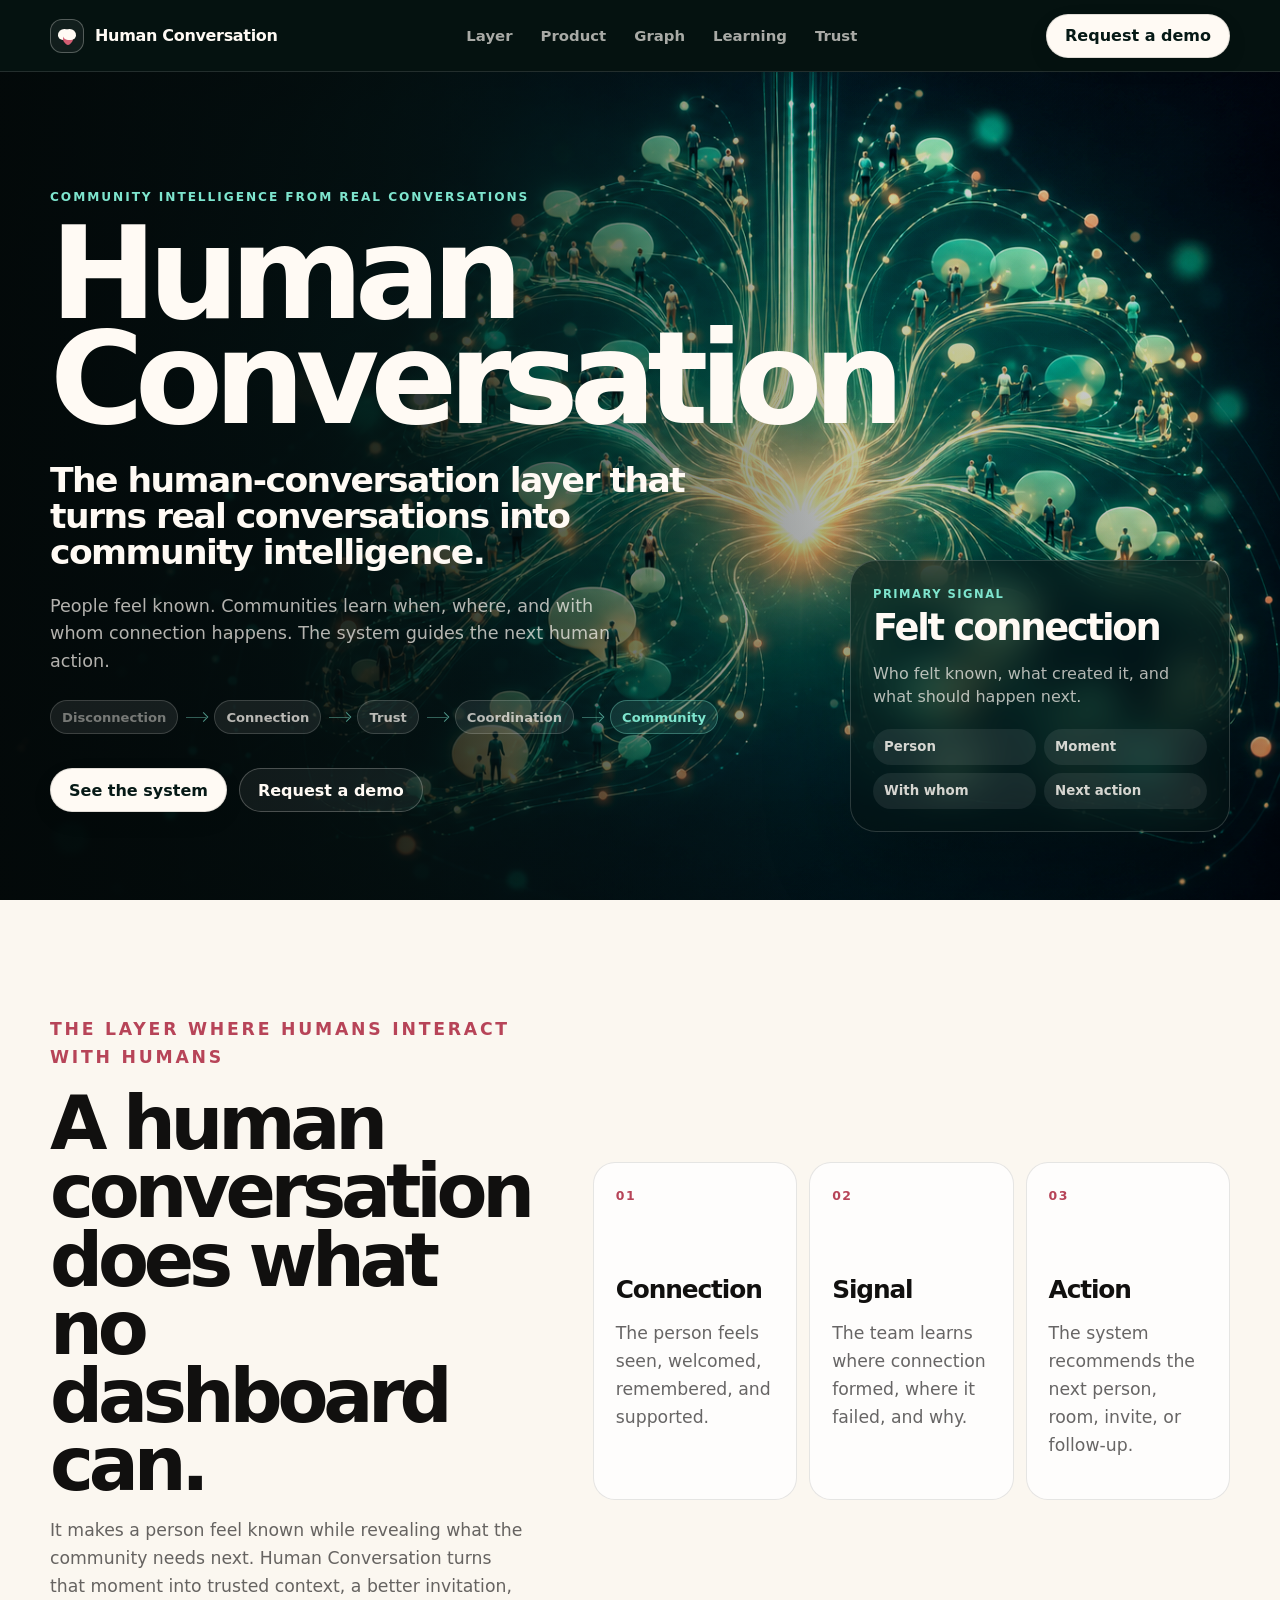
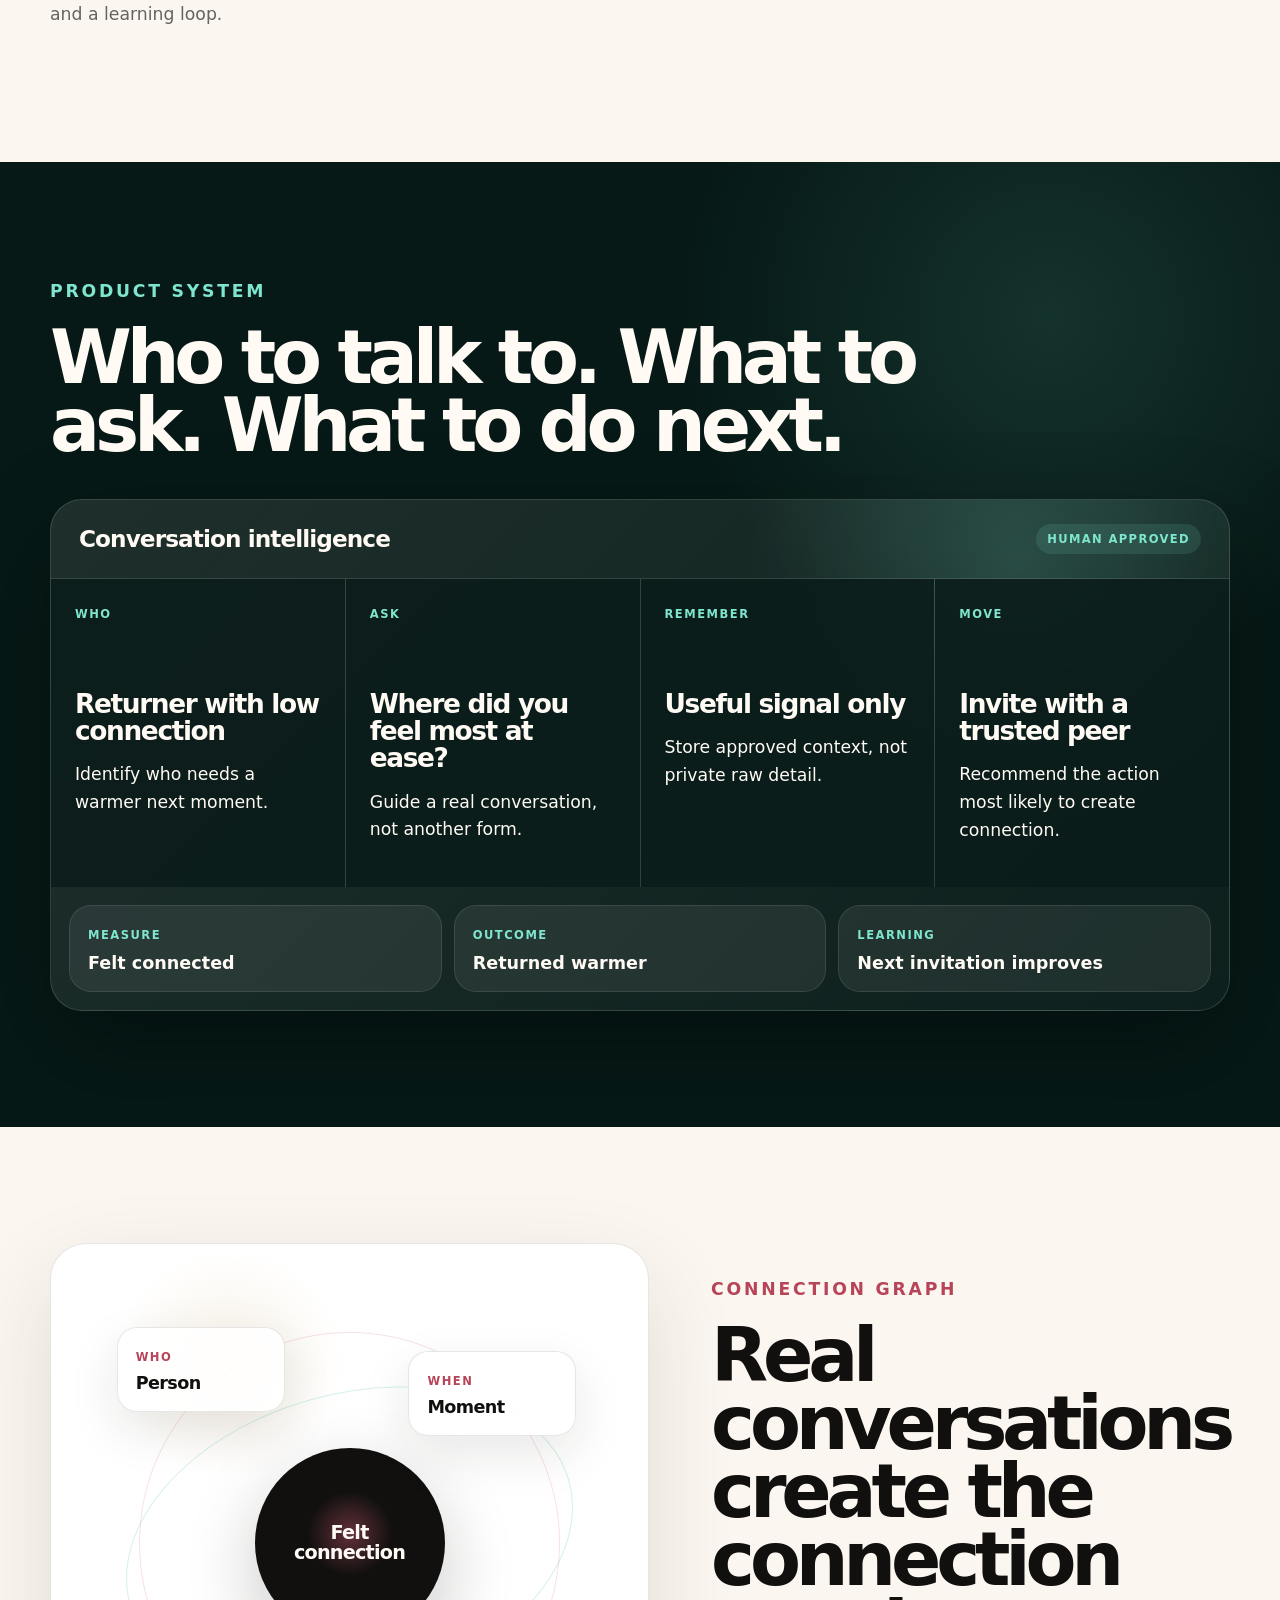
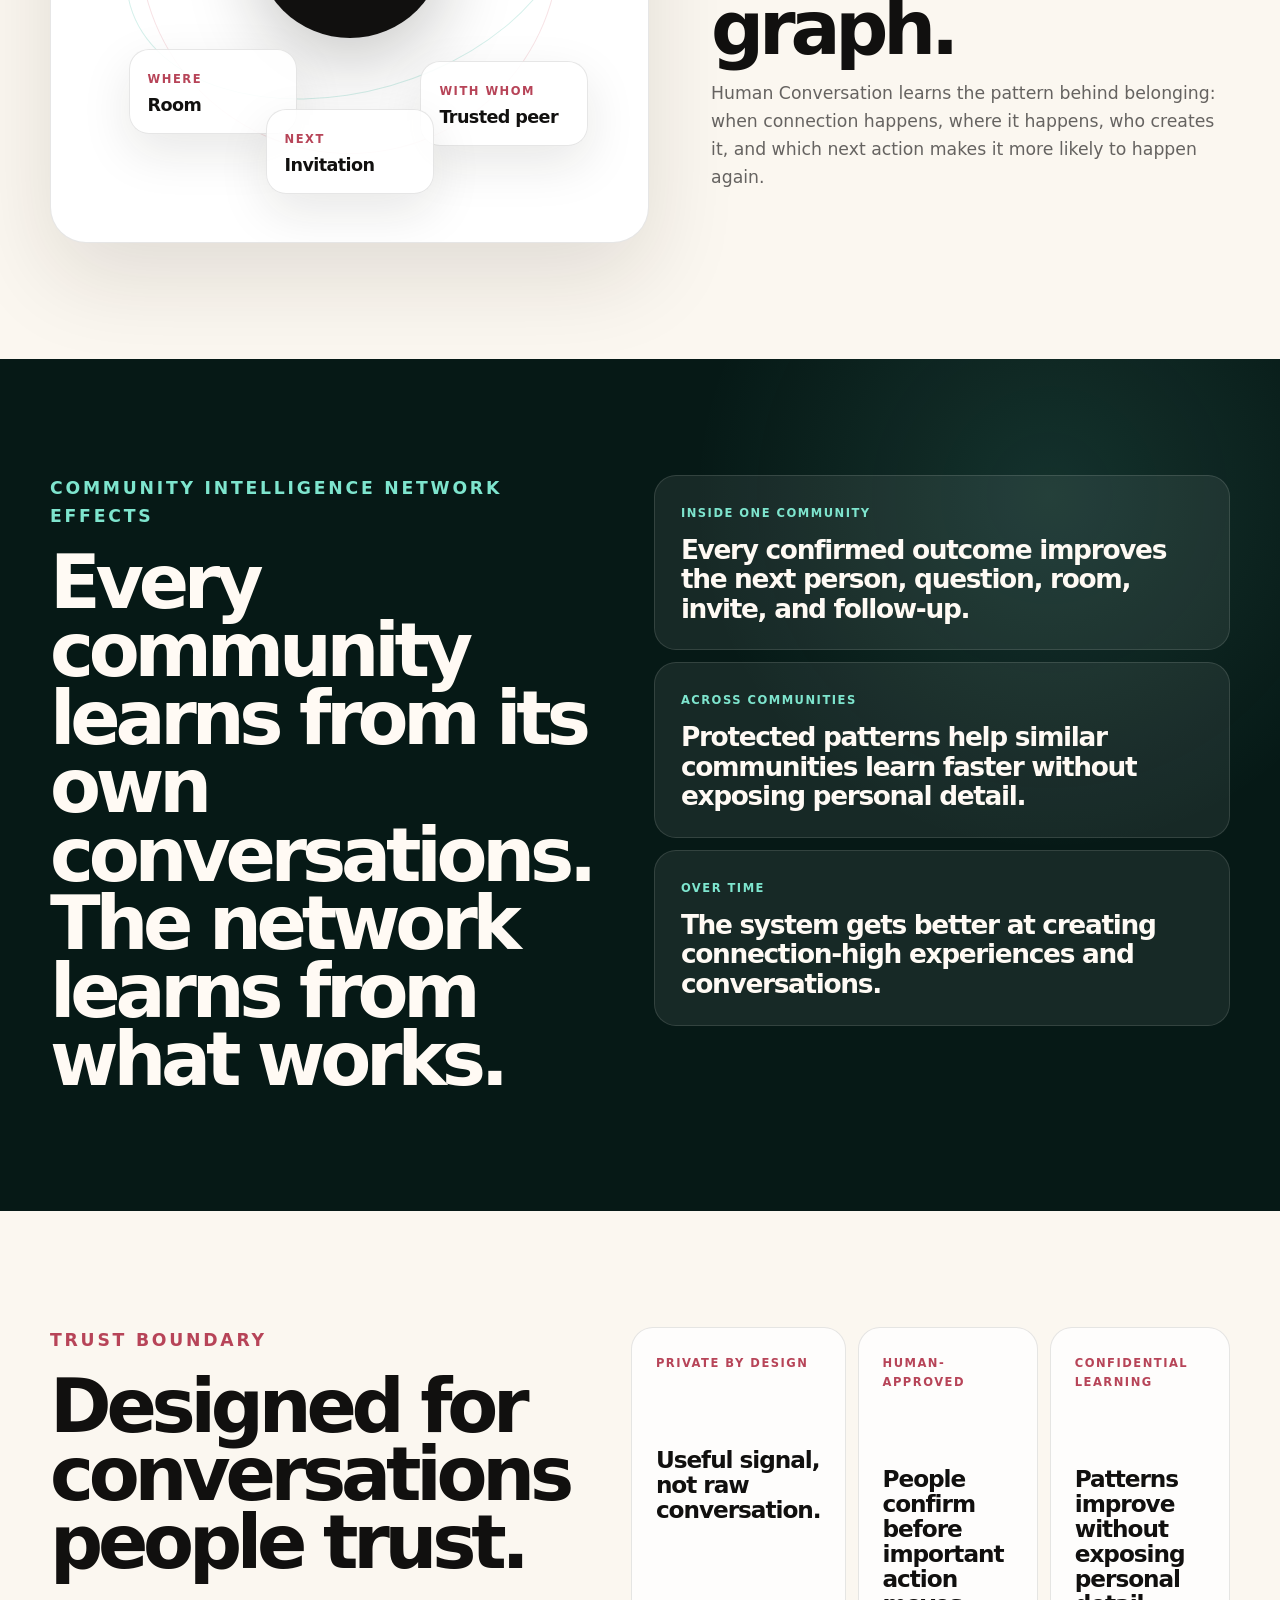
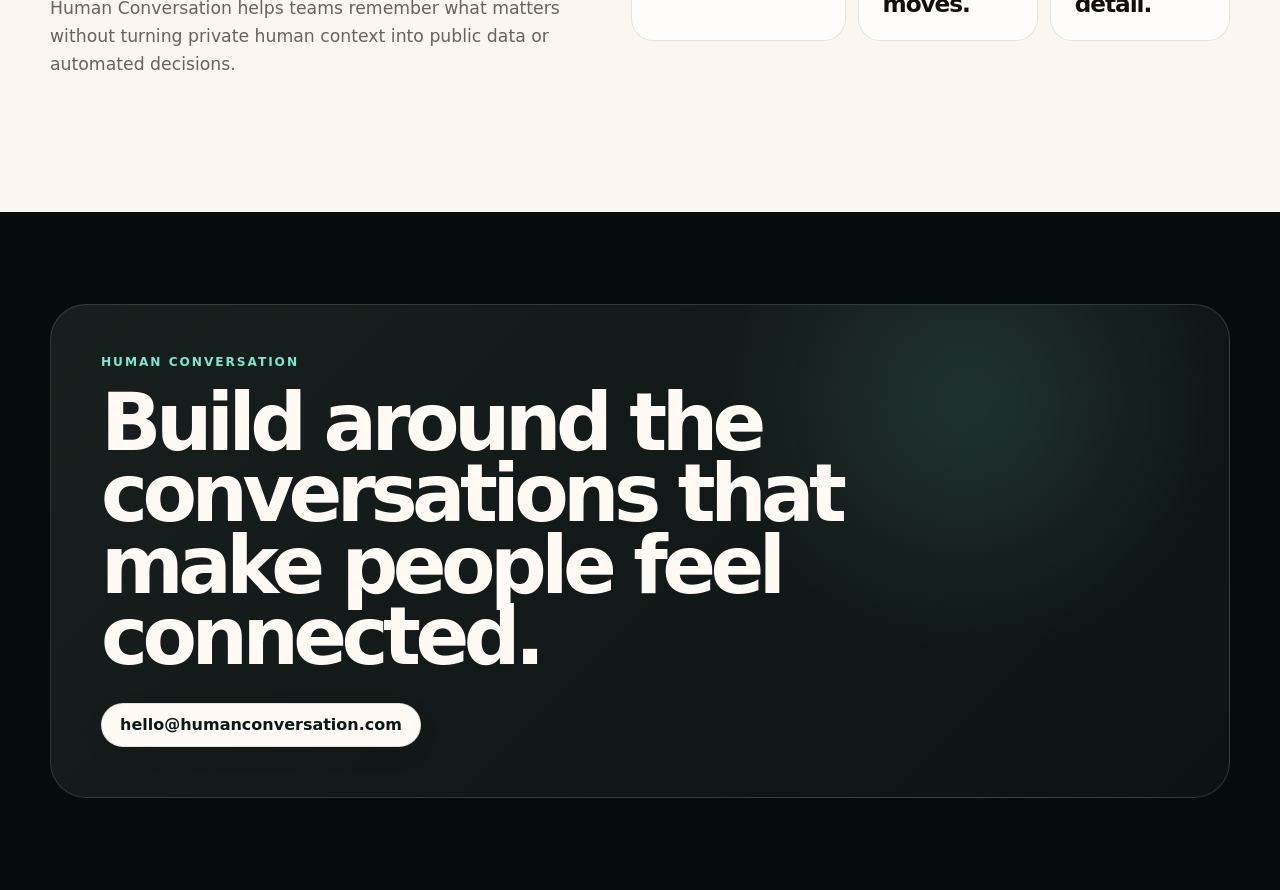
==== index.html @ 361c53e0 "Make Site E the public root" ====
<!doctype html>
<html lang="en">
  <head>
    <meta charset="utf-8">
    <meta name="viewport" content="width=device-width, initial-scale=1">
    <title>Human Conversation | Living Connection System</title>
    <meta name="description" content="Human Conversation is the human-conversation layer that turns real conversations into community intelligence.">
    <link rel="stylesheet" href="styles.css?v=series-b-polish-v6">
  </head>
  <body class="breathing-page">
    <nav class="nav breathing-nav">
      <a class="brand" href="index.html" aria-label="Human Conversation">
        <span class="mark"><span></span></span>
        Human Conversation
      </a>
      <div class="nav-links">
        <a href="#layer">Layer</a>
        <a href="#product">Product</a>
        <a href="#graph">Graph</a>
        <a href="#learning">Learning</a>
        <a href="#trust">Trust</a>
      </div>
      <div class="nav-actions">
        <a class="btn" href="mailto:hello@humanconversation.com?subject=Human%20Conversation%20demo">Request a demo</a>
      </div>
    </nav>

    <main>
      <section class="breathing-hero" id="top">
        <img
          class="breathing-hero-art"
          src="assets/human-conversation-living-network-hero.png?v=series-b-polish-v1"
          alt="Living network of human conversations becoming community intelligence"
          fetchpriority="high"
          decoding="async"
        >
        <div class="breathing-hero-overlay"></div>
        <div class="wrap breathing-hero-grid">
          <div class="breathing-hero-copy">
            <p class="breathing-kicker">Community intelligence from real conversations</p>
            <h1>Human Conversation</h1>
            <p class="breathing-claim">
              The human-conversation layer that turns real conversations into community intelligence.
            </p>
            <p class="breathing-subhead">
              People feel known. Communities learn when, where, and with whom connection happens.
              The system guides the next human action.
            </p>
            <div class="breathing-transform" aria-label="Human Conversation transformation">
              <span>Disconnection</span>
              <i></i>
              <span>Connection</span>
              <i></i>
              <span>Trust</span>
              <i></i>
              <span>Coordination</span>
              <i></i>
              <span>Community</span>
            </div>
            <div class="hero-actions">
              <a class="btn" href="#product">See the system</a>
              <a class="btn ghost" href="mailto:hello@humanconversation.com?subject=Human%20Conversation%20demo">Request a demo</a>
            </div>
          </div>

          <aside class="breathing-signal-card" aria-label="Human Conversation core signal">
            <span>Primary signal</span>
            <b>Felt connection</b>
            <p>Who felt known, what created it, and what should happen next.</p>
            <div>
              <small>Person</small>
              <small>Moment</small>
              <small>With whom</small>
              <small>Next action</small>
            </div>
          </aside>
        </div>
      </section>

      <section class="breathing-section breathing-layer" id="layer">
        <div class="wrap breathing-split">
          <div>
            <p class="breathing-kicker">The layer where humans interact with humans</p>
            <h2>A human conversation does what no dashboard can.</h2>
            <p>
              It makes a person feel known while revealing what the community needs next.
              Human Conversation turns that moment into trusted context, a better invitation,
              and a learning loop.
            </p>
          </div>
          <div class="breathing-three">
            <article>
              <span>01</span>
              <b>Connection</b>
              <p>The person feels seen, welcomed, remembered, and supported.</p>
            </article>
            <article>
              <span>02</span>
              <b>Signal</b>
              <p>The team learns where connection formed, where it failed, and why.</p>
            </article>
            <article>
              <span>03</span>
              <b>Action</b>
              <p>The system recommends the next person, room, invite, or follow-up.</p>
            </article>
          </div>
        </div>
      </section>

      <section class="breathing-section breathing-product" id="product">
        <div class="wrap">
          <div class="breathing-section-head">
            <p class="breathing-kicker">Product system</p>
            <h2>Who to talk to. What to ask. What to do next.</h2>
          </div>
          <div class="breathing-console" aria-label="Human Conversation product system">
            <div class="breathing-console-top">
              <b>Conversation intelligence</b>
              <em>Human approved</em>
            </div>
            <div class="breathing-flow">
              <article>
                <span>Who</span>
                <b>Returner with low connection</b>
                <p>Identify who needs a warmer next moment.</p>
              </article>
              <article>
                <span>Ask</span>
                <b>Where did you feel most at ease?</b>
                <p>Guide a real conversation, not another form.</p>
              </article>
              <article>
                <span>Remember</span>
                <b>Useful signal only</b>
                <p>Store approved context, not private raw detail.</p>
              </article>
              <article>
                <span>Move</span>
                <b>Invite with a trusted peer</b>
                <p>Recommend the action most likely to create connection.</p>
              </article>
            </div>
            <div class="breathing-console-bottom">
              <div><span>Measure</span><b>Felt connected</b></div>
              <div><span>Outcome</span><b>Returned warmer</b></div>
              <div><span>Learning</span><b>Next invitation improves</b></div>
            </div>
          </div>
        </div>
      </section>

      <section class="breathing-section breathing-graph-section" id="graph">
        <div class="wrap breathing-split reversed">
          <div class="breathing-graph" aria-label="Connection graph visualization">
            <div class="graph-center">Felt<br>connection</div>
            <div class="graph-pill pill-a"><span>Who</span><b>Person</b></div>
            <div class="graph-pill pill-b"><span>When</span><b>Moment</b></div>
            <div class="graph-pill pill-c"><span>Where</span><b>Room</b></div>
            <div class="graph-pill pill-d"><span>With whom</span><b>Trusted peer</b></div>
            <div class="graph-pill pill-e"><span>Next</span><b>Invitation</b></div>
          </div>
          <div>
            <p class="breathing-kicker">Connection graph</p>
            <h2>Real conversations create the connection graph.</h2>
            <p>
              Human Conversation learns the pattern behind belonging: when connection happens,
              where it happens, who creates it, and which next action makes it more likely to happen again.
            </p>
          </div>
        </div>
      </section>

      <section class="breathing-section breathing-learning" id="learning">
        <div class="wrap breathing-learning-grid">
          <div>
            <p class="breathing-kicker">Community intelligence network effects</p>
            <h2>Every community learns from its own conversations. The network learns from what works.</h2>
          </div>
          <div class="learning-stack">
            <article>
              <span>Inside one community</span>
              <b>Every confirmed outcome improves the next person, question, room, invite, and follow-up.</b>
            </article>
            <article>
              <span>Across communities</span>
              <b>Protected patterns help similar communities learn faster without exposing personal detail.</b>
            </article>
            <article>
              <span>Over time</span>
              <b>The system gets better at creating connection-high experiences and conversations.</b>
            </article>
          </div>
        </div>
      </section>

      <section class="breathing-section breathing-trust" id="trust">
        <div class="wrap breathing-trust-grid">
          <div>
            <p class="breathing-kicker">Trust boundary</p>
            <h2>Designed for conversations people trust.</h2>
            <p>
              Human Conversation helps teams remember what matters without turning private
              human context into public data or automated decisions.
            </p>
          </div>
          <div class="trust-boundary">
            <article>
              <span>Private by design</span>
              <b>Useful signal, not raw conversation.</b>
            </article>
            <article>
              <span>Human-approved</span>
              <b>People confirm before important action moves.</b>
            </article>
            <article>
              <span>Confidential learning</span>
              <b>Patterns improve without exposing personal detail.</b>
            </article>
          </div>
        </div>
      </section>

      <section class="breathing-close">
        <div class="wrap breathing-close-box">
          <p class="breathing-kicker">Human Conversation</p>
          <h2>Build around the conversations that make people feel connected.</h2>
          <a class="btn" href="mailto:hello@humanconversation.com?subject=Human%20Conversation%20demo">hello@humanconversation.com</a>
        </div>
      </section>
    </main>
  </body>
</html>
---- styles.css ----
:root {
  --ink: #11100f;
  --muted: #65615a;
  --line: rgba(20, 18, 15, 0.12);
  --paper: #fbf7f0;
  --white: #ffffff;
  --rose: #d45d72;
  --rose-soft: #f7dce3;
  --amber: #c4913a;
  --mint: #2fb49a;
  --blue: #4d78d8;
  --violet: #7a5cf0;
  --shadow: 0 24px 70px rgba(34, 28, 18, 0.14);
  --shadow-soft: 0 14px 44px rgba(34, 28, 18, 0.09);
  font-family: Inter, ui-sans-serif, system-ui, -apple-system, BlinkMacSystemFont, "Segoe UI", sans-serif;
  color: var(--ink);
  background: var(--paper);
}

* {
  box-sizing: border-box;
}

html {
  scroll-behavior: smooth;
}

body {
  margin: 0;
  min-width: 320px;
  color: var(--ink);
  background: var(--paper);
  overflow-x: hidden;
}

a {
  color: inherit;
  text-decoration: none;
}

button,
input {
  font: inherit;
}

.page {
  min-height: 100vh;
  overflow: hidden;
}

.wrap {
  width: min(1180px, calc(100% - 48px));
  margin: 0 auto;
}

.nav {
  position: sticky;
  top: 0;
  z-index: 20;
  display: flex;
  align-items: center;
  justify-content: space-between;
  height: 72px;
  padding: 0 max(24px, calc((100vw - 1180px) / 2));
  border-bottom: 1px solid var(--line);
  backdrop-filter: blur(18px);
}

.nav.light {
  background: rgba(251, 247, 240, 0.86);
}

.nav.glass {
  background: rgba(255, 255, 255, 0.78);
}

.brand {
  display: inline-flex;
  gap: 11px;
  align-items: center;
  font-weight: 760;
  letter-spacing: -0.02em;
}

.mark {
  position: relative;
  width: 34px;
  height: 34px;
  border: 1px solid rgba(17, 16, 15, 0.16);
  border-radius: 12px;
  background: var(--white);
  box-shadow: inset 0 -8px 18px rgba(17, 16, 15, 0.05);
}

.mark::before,
.mark::after {
  content: "";
  position: absolute;
  width: 13px;
  height: 11px;
  border-radius: 9px 9px 7px 7px;
  background: #171412;
  top: 9px;
}

.mark::before {
  left: 7px;
}

.mark::after {
  right: 7px;
}

.mark span {
  position: absolute;
  width: 10px;
  height: 10px;
  left: 12px;
  top: 14px;
  transform: rotate(45deg);
  border-radius: 3px 5px 3px 5px;
  background: var(--rose);
}

.nav-links {
  display: flex;
  align-items: center;
  gap: 28px;
  color: rgba(17, 16, 15, 0.68);
  font-size: 0.93rem;
  font-weight: 650;
}

.nav-links a:hover {
  color: var(--ink);
}

.nav-actions {
  display: flex;
  align-items: center;
  gap: 10px;
}

.site-switcher {
  display: inline-flex;
  gap: 6px;
  align-items: center;
  padding: 5px;
  border: 1px solid rgba(17, 16, 15, 0.1);
  border-radius: 999px;
  background: rgba(255, 255, 255, 0.68);
  box-shadow: inset 0 -8px 16px rgba(17, 16, 15, 0.04);
}

.site-switcher a {
  display: inline-flex;
  min-height: 36px;
  align-items: center;
  justify-content: center;
  padding: 0 14px;
  border-radius: 999px;
  color: rgba(17, 16, 15, 0.62);
  font-size: 0.88rem;
  font-weight: 820;
  white-space: nowrap;
}

.site-switcher a:hover,
.site-switcher a.active {
  color: #fff;
  background: #171412;
}

.site-switcher.compact {
  padding: 4px;
}

.platform-page .site-switcher.compact,
.human-page .site-switcher.compact,
.cinematic-page .site-switcher.compact,
.learning-page .site-switcher.compact,
.breathing-page .site-switcher.compact {
  display: none;
}

.review-mode .site-switcher.compact {
  display: inline-flex;
}

.site-switcher.compact a {
  min-height: 34px;
  padding: 0 12px;
  font-size: 0.82rem;
}

.dark-switcher {
  border-color: rgba(255, 255, 255, 0.1);
  background: rgba(255, 255, 255, 0.08);
  box-shadow: none;
}

.dark-switcher a {
  color: rgba(255, 255, 255, 0.62);
}

.dark-switcher a:hover,
.dark-switcher a.active {
  color: #091211;
  background: #72d9c4;
}

.btn {
  display: inline-flex;
  align-items: center;
  justify-content: center;
  gap: 9px;
  min-height: 44px;
  padding: 0 18px;
  border: 1px solid rgba(17, 16, 15, 0.13);
  border-radius: 999px;
  background: var(--white);
  color: var(--ink);
  font-weight: 760;
  box-shadow: 0 8px 24px rgba(20, 18, 15, 0.06);
}

.btn.primary {
  border-color: var(--ink);
  background: var(--ink);
  color: #fff;
}

.btn.rose {
  border-color: #bc455b;
  background: #bc455b;
  color: #fff;
}

.btn.ghost {
  background: rgba(255, 255, 255, 0.54);
  box-shadow: none;
}

.eyebrow {
  margin: 0 0 16px;
  color: #b14d5c;
  font-size: 0.72rem;
  font-weight: 820;
  letter-spacing: 0.18em;
  text-transform: uppercase;
}

.kicker {
  display: inline-flex;
  align-items: center;
  gap: 8px;
  margin-bottom: 22px;
  padding: 8px 12px;
  border: 1px solid rgba(17, 16, 15, 0.1);
  border-radius: 999px;
  color: rgba(17, 16, 15, 0.74);
  background: rgba(255, 255, 255, 0.72);
  font-size: 0.82rem;
  font-weight: 720;
}

.kicker::before {
  content: "";
  width: 8px;
  height: 8px;
  border-radius: 99px;
  background: var(--mint);
  box-shadow: 0 0 0 5px rgba(47, 180, 154, 0.12);
}

.headline {
  margin: 0;
  max-width: 950px;
  font-size: clamp(3.1rem, 7vw, 7rem);
  line-height: 0.91;
  letter-spacing: -0.06em;
}

.headline span {
  color: #b6465a;
}

.subhead {
  margin: 22px 0 0;
  max-width: 690px;
  color: rgba(17, 16, 15, 0.72);
  font-size: clamp(1.08rem, 1.5vw, 1.28rem);
  line-height: 1.55;
  font-weight: 560;
}

.hero-actions {
  display: flex;
  flex-wrap: wrap;
  gap: 12px;
  margin-top: 32px;
}

.section {
  padding: 108px 0;
}

.section.tight {
  padding: 82px 0;
}

.section-title {
  margin: 0;
  max-width: 760px;
  font-size: clamp(2.15rem, 4vw, 4.35rem);
  line-height: 0.98;
  letter-spacing: -0.055em;
}

.section-copy {
  margin: 18px 0 0;
  max-width: 680px;
  color: rgba(17, 16, 15, 0.69);
  font-size: 1.08rem;
  line-height: 1.65;
  font-weight: 540;
}

.split {
  display: grid;
  grid-template-columns: minmax(0, 0.9fr) minmax(0, 1.1fr);
  gap: 56px;
  align-items: center;
}

.grid-3 {
  display: grid;
  grid-template-columns: repeat(3, minmax(0, 1fr));
  gap: 16px;
}

.grid-4 {
  display: grid;
  grid-template-columns: repeat(4, minmax(0, 1fr));
  gap: 14px;
}

.card {
  border: 1px solid var(--line);
  border-radius: 24px;
  background: rgba(255, 255, 255, 0.72);
  box-shadow: var(--shadow-soft);
}

.card-pad {
  padding: 28px;
}

.mini-label {
  margin: 0 0 12px;
  color: #aa4858;
  font-size: 0.72rem;
  font-weight: 820;
  letter-spacing: 0.14em;
  text-transform: uppercase;
}

.card h3 {
  margin: 0;
  font-size: 1.35rem;
  line-height: 1.12;
  letter-spacing: -0.03em;
}

.card p {
  margin: 12px 0 0;
  color: rgba(17, 16, 15, 0.65);
  line-height: 1.55;
  font-weight: 520;
}

.metric {
  display: flex;
  flex-direction: column;
  gap: 10px;
  min-height: 150px;
}

.metric strong {
  font-size: 2.45rem;
  letter-spacing: -0.06em;
}

.metric span {
  color: rgba(17, 16, 15, 0.58);
  font-weight: 640;
}

.surface {
  border: 1px solid rgba(17, 16, 15, 0.12);
  border-radius: 28px;
  background: #fff;
  box-shadow: var(--shadow);
  overflow: hidden;
}

.surface-top {
  display: flex;
  align-items: center;
  justify-content: space-between;
  height: 50px;
  padding: 0 18px;
  border-bottom: 1px solid rgba(17, 16, 15, 0.08);
  background: linear-gradient(180deg, #fff, #faf8f4);
}

.dots {
  display: flex;
  gap: 6px;
}

.dots i {
  width: 9px;
  height: 9px;
  border-radius: 50%;
  background: rgba(17, 16, 15, 0.18);
}

.surface-title {
  color: rgba(17, 16, 15, 0.62);
  font-size: 0.82rem;
  font-weight: 760;
}

.product-grid {
  display: grid;
  grid-template-columns: 0.82fr 1.12fr 0.78fr;
  min-height: 520px;
}

.product-col {
  min-width: 0;
  padding: 18px;
  border-right: 1px solid rgba(17, 16, 15, 0.08);
}

.product-col:last-child {
  border-right: 0;
}

.ui-section-label {
  margin: 0 0 14px;
  color: rgba(17, 16, 15, 0.46);
  font-size: 0.72rem;
  font-weight: 840;
  letter-spacing: 0.12em;
  text-transform: uppercase;
}

.person-card {
  display: grid;
  gap: 7px;
  margin-bottom: 10px;
  padding: 14px;
  border: 1px solid rgba(17, 16, 15, 0.08);
  border-radius: 16px;
  background: #fbfaf7;
}

.person-card.active {
  border-color: rgba(188, 69, 91, 0.34);
  background: #fff3f6;
}

.person-card strong {
  font-size: 0.96rem;
}

.person-card span {
  color: rgba(17, 16, 15, 0.56);
  font-size: 0.82rem;
  line-height: 1.35;
}

.badge-row {
  display: flex;
  flex-wrap: wrap;
  gap: 6px;
  margin-top: 4px;
}

.badge {
  padding: 5px 8px;
  border-radius: 999px;
  color: rgba(17, 16, 15, 0.62);
  background: rgba(17, 16, 15, 0.055);
  font-size: 0.72rem;
  font-weight: 720;
}

.conversation-panel {
  display: grid;
  grid-template-rows: auto auto 1fr;
  gap: 16px;
  height: 100%;
}

.prompt-card {
  padding: 18px;
  border: 1px solid rgba(17, 16, 15, 0.08);
  border-radius: 18px;
  background: linear-gradient(135deg, #171412, #2a211d);
  color: #fff;
}

.prompt-card p {
  margin: 8px 0 0;
  color: rgba(255, 255, 255, 0.72);
  line-height: 1.45;
}

.transcript {
  padding: 18px;
  border: 1px solid rgba(17, 16, 15, 0.08);
  border-radius: 18px;
  background: #fbfaf7;
}

.transcript blockquote {
  margin: 0;
  color: rgba(17, 16, 15, 0.78);
  font-size: 1.25rem;
  line-height: 1.32;
  letter-spacing: -0.02em;
}

.signal-list {
  display: grid;
  gap: 8px;
}

.signal-row {
  display: flex;
  justify-content: space-between;
  gap: 14px;
  padding: 11px 0;
  border-bottom: 1px solid rgba(17, 16, 15, 0.08);
}

.signal-row b {
  font-size: 0.87rem;
}

.signal-row span {
  color: rgba(17, 16, 15, 0.58);
  font-size: 0.86rem;
  text-align: right;
}

.action-card {
  margin-bottom: 12px;
  padding: 16px;
  border: 1px solid rgba(17, 16, 15, 0.08);
  border-radius: 16px;
  background: #fbfaf7;
}

.action-card.recommended {
  border-color: rgba(47, 180, 154, 0.32);
  background: #eefbf7;
}

.action-card h4 {
  margin: 0;
  font-size: 1rem;
  letter-spacing: -0.02em;
}

.action-card p {
  margin: 7px 0 0;
  color: rgba(17, 16, 15, 0.58);
  font-size: 0.86rem;
  line-height: 1.4;
}

.graph-mini {
  position: relative;
  height: 168px;
  margin-top: 16px;
  border-radius: 18px;
  background:
    linear-gradient(rgba(17, 16, 15, 0.055) 1px, transparent 1px),
    linear-gradient(90deg, rgba(17, 16, 15, 0.055) 1px, transparent 1px),
    #fbfaf7;
  background-size: 24px 24px;
  overflow: hidden;
}

.graph-mini svg,
.atlas svg {
  width: 100%;
  height: 100%;
}

.logos {
  display: grid;
  grid-template-columns: repeat(6, 1fr);
  gap: 10px;
  margin-top: 30px;
}

.logo-pill {
  display: flex;
  align-items: center;
  justify-content: center;
  min-height: 60px;
  border: 1px solid rgba(17, 16, 15, 0.08);
  border-radius: 16px;
  color: rgba(17, 16, 15, 0.48);
  background: rgba(255, 255, 255, 0.6);
  font-weight: 760;
}

.loop-steps {
  display: grid;
  gap: 14px;
  counter-reset: step;
}

.loop-step {
  display: grid;
  grid-template-columns: 48px 1fr;
  gap: 16px;
  align-items: start;
  padding: 20px;
  border: 1px solid rgba(17, 16, 15, 0.09);
  border-radius: 22px;
  background: rgba(255, 255, 255, 0.72);
}

.loop-step::before {
  counter-increment: step;
  content: "0" counter(step);
  display: grid;
  place-items: center;
  width: 44px;
  height: 44px;
  border-radius: 15px;
  color: #fff;
  background: #171412;
  font-size: 0.8rem;
  font-weight: 820;
}

.loop-step h3 {
  margin: 0;
  font-size: 1.15rem;
}

.loop-step p {
  margin: 7px 0 0;
  color: rgba(17, 16, 15, 0.62);
  line-height: 1.5;
}

.network-panel {
  position: relative;
  min-height: 520px;
  padding: 28px;
  overflow: hidden;
  border-radius: 32px;
  background:
    radial-gradient(circle at 22% 18%, rgba(212, 93, 114, 0.18), transparent 26%),
    radial-gradient(circle at 74% 78%, rgba(47, 180, 154, 0.16), transparent 30%),
    #171412;
  color: #fff;
  box-shadow: var(--shadow);
}

.network-panel .mini-label {
  color: #eab2bd;
}

.network-copy {
  position: relative;
  z-index: 2;
  max-width: 360px;
}

.network-copy h3 {
  margin: 0;
  font-size: 2rem;
  line-height: 1;
  letter-spacing: -0.05em;
}

.network-copy p {
  color: rgba(255, 255, 255, 0.68);
}

.network-map {
  position: absolute;
  inset: 80px -20px -20px 20px;
}

.privacy-grid {
  margin-top: 34px;
}

.trust-card {
  min-height: 210px;
}

.trust-icon {
  display: grid;
  place-items: center;
  width: 42px;
  height: 42px;
  margin-bottom: 24px;
  border-radius: 14px;
  color: #fff;
  background: #171412;
  font-size: 1.15rem;
  font-weight: 820;
}

.final-cta {
  padding: 76px;
  border-radius: 34px;
  background: #171412;
  color: #fff;
  box-shadow: var(--shadow);
}

.final-cta .section-title,
.final-cta .section-copy {
  color: #fff;
}

.final-cta .section-copy {
  color: rgba(255, 255, 255, 0.68);
}

/* Review hub */
.hub {
  background:
    radial-gradient(circle at 12% 16%, rgba(212, 93, 114, 0.16), transparent 26%),
    radial-gradient(circle at 88% 18%, rgba(47, 180, 154, 0.15), transparent 30%),
    #fbf7f0;
}

.hub-hero {
  min-height: calc(100vh - 72px);
  display: grid;
  align-items: start;
  padding: 92px 0;
}

.hub-intro-grid {
  display: grid;
  grid-template-columns: minmax(0, 0.95fr) minmax(420px, 0.78fr);
  gap: 48px;
  align-items: end;
}

.hub .headline {
  max-width: 880px;
  font-size: clamp(4rem, 6.2vw, 6.35rem);
  line-height: 0.94;
}

.hub-recommendation {
  overflow: hidden;
  border: 1px solid rgba(17, 16, 15, 0.09);
  border-radius: 34px;
  background:
    radial-gradient(circle at 84% 10%, rgba(212, 93, 114, 0.13), transparent 26%),
    #fff;
  box-shadow: 0 28px 78px rgba(52, 38, 24, 0.1);
}

.hub-recommendation > span {
  display: inline-flex;
  margin: 26px 26px 0;
  padding: 8px 11px;
  border-radius: 999px;
  background: rgba(212, 93, 114, 0.12);
  color: #a3374d;
  font-size: 0.72rem;
  font-weight: 860;
  letter-spacing: 0.1em;
  text-transform: uppercase;
}

.hub-recommendation h2 {
  margin: 52px 26px 0;
  max-width: 480px;
  font-size: clamp(2.05rem, 3.2vw, 3.6rem);
  line-height: 0.96;
  letter-spacing: -0.06em;
}

.hub-recommendation p {
  margin: 18px 26px 0;
  max-width: 520px;
  color: rgba(17, 16, 15, 0.64);
  line-height: 1.58;
}

.recommendation-proof {
  display: grid;
  grid-template-columns: repeat(3, 1fr);
  gap: 1px;
  margin-top: 34px;
  background: rgba(17, 16, 15, 0.08);
}

.recommendation-proof div {
  min-height: 148px;
  padding: 20px;
  background: rgba(251, 247, 240, 0.92);
}

.recommendation-proof b,
.recommendation-proof small {
  display: block;
}

.recommendation-proof b {
  color: var(--rose);
  font-size: 0.72rem;
  font-weight: 860;
  letter-spacing: 0.12em;
  text-transform: uppercase;
}

.recommendation-proof small {
  margin-top: 32px;
  color: var(--ink);
  font-size: 0.95rem;
  font-weight: 760;
  line-height: 1.28;
}

.hub-grid {
  display: grid;
  grid-template-columns: repeat(2, 1fr);
  gap: 18px;
  align-items: stretch;
  margin-top: 28px;
}

.direction-card {
  position: relative;
  padding: 28px;
  min-height: 360px;
  overflow: hidden;
  border-radius: 32px;
  background: rgba(255, 255, 255, 0.74);
  border: 1px solid rgba(17, 16, 15, 0.1);
  box-shadow: var(--shadow-soft);
}

.direction-card.dark {
  color: #fff;
  background: #12100f;
}

.direction-card.recommended-card {
  border-color: rgba(212, 93, 114, 0.2);
  background:
    radial-gradient(circle at 84% 16%, rgba(212, 93, 114, 0.14), transparent 28%),
    #fff;
}

.direction-card h2 {
  margin: 0;
  font-size: clamp(2rem, 3vw, 3rem);
  line-height: 0.98;
  letter-spacing: -0.055em;
}

.direction-card p {
  max-width: 510px;
  color: rgba(17, 16, 15, 0.64);
  line-height: 1.6;
}

.direction-card.dark p {
  color: rgba(255, 255, 255, 0.66);
}

.preview-bars {
  position: absolute;
  right: -48px;
  bottom: -42px;
  display: grid;
  gap: 12px;
  width: 330px;
  transform: rotate(-8deg);
}

.preview-bars i {
  display: block;
  height: 74px;
  border-radius: 22px;
  background: rgba(17, 16, 15, 0.08);
}

.dark .preview-bars i {
  background: rgba(255, 255, 255, 0.09);
}

/* Site A */
.platform-page {
  background:
    linear-gradient(90deg, rgba(17, 16, 15, 0.045) 1px, transparent 1px),
    linear-gradient(rgba(17, 16, 15, 0.035) 1px, transparent 1px),
    #fbf7f0;
  background-size: 72px 72px;
}

.platform-hero {
  padding: 86px 0 94px;
}

.platform-hero-grid {
  display: grid;
  grid-template-columns: minmax(0, 0.86fr) minmax(720px, 1.14fr);
  gap: 44px;
  align-items: center;
}

.platform-hero .headline {
  max-width: 410px;
  font-size: clamp(3rem, 5.4vw, 5.25rem);
}

.hero-proof {
  display: grid;
  grid-template-columns: repeat(3, 1fr);
  gap: 12px;
  margin-top: 34px;
  max-width: 650px;
}

.proof-tile {
  padding: 16px;
  border: 1px solid rgba(17, 16, 15, 0.09);
  border-radius: 18px;
  background: rgba(255, 255, 255, 0.62);
}

.proof-tile b {
  display: block;
  font-size: 0.95rem;
}

.proof-tile span {
  display: block;
  margin-top: 5px;
  color: rgba(17, 16, 15, 0.58);
  font-size: 0.82rem;
  line-height: 1.35;
}

.product-surface {
  min-width: 720px;
}

.band {
  border-top: 1px solid var(--line);
  border-bottom: 1px solid var(--line);
  background: rgba(255, 255, 255, 0.55);
}

.band-inner {
  display: flex;
  align-items: center;
  justify-content: space-between;
  gap: 22px;
  min-height: 92px;
}

.band p {
  margin: 0;
  color: rgba(17, 16, 15, 0.58);
  font-weight: 660;
}

.segment-tabs {
  display: flex;
  flex-wrap: wrap;
  gap: 8px;
}

.segment-tabs span {
  padding: 8px 11px;
  border-radius: 999px;
  background: rgba(17, 16, 15, 0.055);
  color: rgba(17, 16, 15, 0.62);
  font-size: 0.82rem;
  font-weight: 720;
}

.data-table {
  overflow: hidden;
}

.table-row {
  display: grid;
  grid-template-columns: 1fr 1.1fr 1fr 0.8fr;
  border-bottom: 1px solid rgba(17, 16, 15, 0.08);
}

.table-row:last-child {
  border-bottom: 0;
}

.table-row > div {
  padding: 17px 18px;
  border-right: 1px solid rgba(17, 16, 15, 0.08);
}

.table-row > div:last-child {
  border-right: 0;
}

.table-head {
  color: rgba(17, 16, 15, 0.44);
  background: #faf8f3;
  font-size: 0.72rem;
  font-weight: 820;
  letter-spacing: 0.12em;
  text-transform: uppercase;
}

.table-row:not(.table-head) {
  font-size: 0.94rem;
}

.table-row span {
  color: rgba(17, 16, 15, 0.56);
}

/* Site B */
.human-page {
  --ink: #15120f;
  --paper: #f6f1e8;
  background: #f6f1e8;
}

.human-hero {
  position: relative;
  padding: 78px 0 92px;
  overflow: hidden;
}

.human-hero::before {
  content: "";
  position: absolute;
  inset: 0;
  background:
    radial-gradient(circle at 15% 20%, rgba(180, 68, 88, 0.17), transparent 24%),
    radial-gradient(circle at 80% 16%, rgba(77, 120, 216, 0.13), transparent 26%),
    linear-gradient(transparent 0 95%, rgba(17, 16, 15, 0.08) 95% 96%, transparent 96%);
  pointer-events: none;
}

.human-hero-grid {
  position: relative;
  display: grid;
  grid-template-columns: 0.95fr 1.05fr;
  gap: 54px;
  align-items: center;
}

.human-page .headline {
  max-width: 860px;
}

.atlas {
  position: relative;
  min-height: 620px;
  border: 1px solid rgba(17, 16, 15, 0.1);
  border-radius: 36px;
  background:
    linear-gradient(90deg, rgba(17, 16, 15, 0.04) 1px, transparent 1px),
    linear-gradient(rgba(17, 16, 15, 0.035) 1px, transparent 1px),
    rgba(255, 255, 255, 0.76);
  background-size: 42px 42px;
  box-shadow: var(--shadow);
  overflow: hidden;
}

.atlas-header {
  display: flex;
  justify-content: space-between;
  align-items: center;
  padding: 22px;
  border-bottom: 1px solid rgba(17, 16, 15, 0.08);
  background: rgba(255, 255, 255, 0.64);
}

.atlas-header b {
  letter-spacing: -0.02em;
}

.status-pill {
  padding: 7px 10px;
  border-radius: 999px;
  color: #146755;
  background: rgba(47, 180, 154, 0.14);
  font-size: 0.78rem;
  font-weight: 820;
}

.atlas-map {
  position: absolute;
  inset: 74px 0 0;
}

.floating-note {
  position: absolute;
  z-index: 3;
  width: min(260px, 42%);
  padding: 16px;
  border: 1px solid rgba(17, 16, 15, 0.11);
  border-radius: 18px;
  background: rgba(255, 255, 255, 0.88);
  box-shadow: 0 18px 45px rgba(17, 16, 15, 0.12);
}

.floating-note.one {
  left: 28px;
  top: 120px;
}

.floating-note.two {
  right: 28px;
  top: 246px;
}

.floating-note.three {
  left: 42px;
  bottom: 34px;
}

.floating-note b {
  display: block;
  margin-bottom: 6px;
}

.floating-note span {
  color: rgba(17, 16, 15, 0.58);
  font-size: 0.84rem;
  line-height: 1.38;
}

.manifesto-band {
  padding: 34px 0;
  border-top: 1px solid rgba(17, 16, 15, 0.1);
  border-bottom: 1px solid rgba(17, 16, 15, 0.1);
  background: #171412;
  color: #fff;
}

.manifesto-grid {
  display: grid;
  grid-template-columns: 0.6fr 1.4fr;
  gap: 36px;
  align-items: center;
}

.manifesto-grid h2 {
  margin: 0;
  font-size: clamp(1.6rem, 3vw, 3rem);
  line-height: 1;
  letter-spacing: -0.05em;
}

.manifesto-lines {
  display: grid;
  grid-template-columns: repeat(4, 1fr);
  gap: 10px;
}

.manifesto-lines span {
  min-height: 78px;
  padding: 15px;
  border: 1px solid rgba(255, 255, 255, 0.12);
  border-radius: 18px;
  color: rgba(255, 255, 255, 0.68);
  background: rgba(255, 255, 255, 0.055);
  font-weight: 690;
}

.manifesto-lines span:last-child {
  color: #fff;
  background: rgba(212, 93, 114, 0.2);
}

.experience-layer {
  display: grid;
  grid-template-columns: 1fr 1fr;
  gap: 18px;
  margin-top: 36px;
}

.layer-card {
  min-height: 420px;
  padding: 30px;
  border-radius: 32px;
  border: 1px solid rgba(17, 16, 15, 0.1);
  background: rgba(255, 255, 255, 0.74);
  box-shadow: var(--shadow-soft);
}

.layer-card.highlight {
  background: #171412;
  color: #fff;
}

.layer-card.highlight p {
  color: rgba(255, 255, 255, 0.68);
}

.layer-list {
  display: grid;
  gap: 10px;
  margin-top: 26px;
}

.layer-list span {
  padding: 13px 15px;
  border-radius: 15px;
  background: rgba(17, 16, 15, 0.055);
  color: rgba(17, 16, 15, 0.68);
  font-weight: 680;
}

.highlight .layer-list span {
  background: rgba(255, 255, 255, 0.08);
  color: rgba(255, 255, 255, 0.76);
}

.timeline {
  display: grid;
  grid-template-columns: repeat(3, 1fr);
  gap: 0;
  margin-top: 36px;
  overflow: hidden;
  border: 1px solid rgba(17, 16, 15, 0.1);
  border-radius: 30px;
  background: rgba(255, 255, 255, 0.7);
  box-shadow: var(--shadow-soft);
}

.timeline-step {
  min-height: 310px;
  padding: 28px;
  border-right: 1px solid rgba(17, 16, 15, 0.09);
}

.timeline-step:last-child {
  border-right: 0;
}

.timeline-step .num {
  display: grid;
  place-items: center;
  width: 42px;
  height: 42px;
  margin-bottom: 42px;
  border-radius: 14px;
  color: #fff;
  background: #171412;
  font-weight: 820;
}

.quote-panel {
  padding: 74px;
  border-radius: 38px;
  background:
    radial-gradient(circle at 10% 15%, rgba(212, 93, 114, 0.18), transparent 27%),
    #fff;
  box-shadow: var(--shadow-soft);
}

.quote-panel p {
  margin: 0;
  max-width: 900px;
  font-size: clamp(2rem, 4.2vw, 5rem);
  line-height: 0.98;
  letter-spacing: -0.06em;
}

/* Site C */
.cinematic-page {
  background: #0d0c0b;
  color: #f8f2e8;
}

.cinematic-page .nav {
  border-bottom-color: rgba(255, 255, 255, 0.11);
  background: rgba(13, 12, 11, 0.78);
}

.cinematic-page .brand,
.cinematic-page .nav-links {
  color: #fff;
}

.cinematic-page .nav-links a {
  color: rgba(255, 255, 255, 0.62);
}

.cinematic-page .nav-links a:hover {
  color: #fff;
}

.cinematic-page .mark {
  background: rgba(255, 255, 255, 0.08);
  border-color: rgba(255, 255, 255, 0.18);
}

.cinematic-page .mark::before,
.cinematic-page .mark::after {
  background: #fff;
}

.cinema-hero {
  position: relative;
  min-height: calc(100vh - 72px);
  display: grid;
  align-items: center;
  overflow: hidden;
  background:
    radial-gradient(ellipse at 67% 70%, rgba(7, 6, 5, 0.62) 0%, rgba(7, 6, 5, 0.42) 18%, transparent 34%),
    linear-gradient(90deg, rgba(7, 6, 5, 0.98) 0%, rgba(7, 6, 5, 0.86) 34%, rgba(7, 6, 5, 0.22) 72%, rgba(7, 6, 5, 0.62) 100%),
    linear-gradient(180deg, rgba(7, 6, 5, 0.08), rgba(7, 6, 5, 0.88)),
    url("assets/community-breathing-system-v4.png") center right / cover no-repeat;
}

.cinema-hero::after {
  content: "";
  position: absolute;
  inset: auto 0 0;
  height: 34%;
  background: linear-gradient(transparent, #0d0c0b);
}

.cinema-hero .wrap {
  position: relative;
  z-index: 2;
}

.cinema-copy {
  max-width: 710px;
  padding: 90px 0 120px;
}

.cinema-logo-line {
  display: inline-flex;
  gap: 10px;
  align-items: center;
  margin-bottom: 66px;
  color: rgba(255, 255, 255, 0.78);
  font-weight: 760;
}

.cinema-kicker {
  margin: 0 0 20px;
  color: #d8aa59;
  font-size: 0.76rem;
  font-weight: 820;
  letter-spacing: 0.24em;
  text-transform: uppercase;
}

.cinema-headline {
  margin: 0;
  font-family: Georgia, "Times New Roman", serif;
  font-size: clamp(3.3rem, 6vw, 6.6rem);
  font-weight: 500;
  line-height: 0.95;
  letter-spacing: -0.065em;
}

.cinema-headline span {
  color: #d8aa59;
}

.mobile-break {
  display: none;
}

.cinema-subhead {
  max-width: 620px;
  margin: 28px 0 0;
  color: rgba(255, 255, 255, 0.76);
  font-size: 1.2rem;
  line-height: 1.65;
  font-weight: 500;
}

.cinema-rail {
  position: absolute;
  right: max(34px, calc((100vw - 1180px) / 2));
  bottom: 178px;
  z-index: 3;
  display: grid;
  gap: 11px;
  width: 410px;
}

.cinema-panel {
  padding: 16px;
  border: 1px solid rgba(216, 170, 89, 0.28);
  border-radius: 20px;
  background: rgba(9, 11, 13, 0.62);
  box-shadow: 0 22px 58px rgba(0, 0, 0, 0.3);
  backdrop-filter: blur(18px);
}

.cinema-panel p {
  margin: 0 0 10px;
  color: #d8aa59;
  font-size: 0.76rem;
  font-weight: 820;
  letter-spacing: 0.15em;
  text-transform: uppercase;
}

.cinema-panel strong {
  display: block;
  color: #fff;
  font-size: 1.08rem;
  line-height: 1.2;
}

.cinema-panel span {
  display: block;
  margin-top: 7px;
  color: rgba(255, 255, 255, 0.62);
  line-height: 1.42;
}

.hero-console {
  gap: 0;
  overflow: hidden;
  border: 1px solid rgba(114, 217, 196, 0.24);
  border-radius: 28px;
  background: rgba(3, 18, 19, 0.74);
  box-shadow: 0 26px 72px rgba(0, 0, 0, 0.38);
  backdrop-filter: blur(22px);
}

.hero-console-top,
.hero-console-row,
.hero-console-footer {
  position: relative;
  padding: 14px 16px;
  border-bottom: 1px solid rgba(255, 255, 255, 0.1);
}

.hero-console-top {
  display: flex;
  justify-content: space-between;
  gap: 16px;
  align-items: flex-start;
  background: rgba(255, 255, 255, 0.05);
}

.hero-console-top b,
.hero-console-row strong,
.hero-console-footer b {
  display: block;
  color: #fff;
}

.hero-console-top span,
.hero-console-row p,
.hero-console-footer span {
  display: block;
  margin-top: 5px;
  color: rgba(242, 255, 250, 0.64);
  line-height: 1.4;
}

.hero-console-top em {
  flex: 0 0 auto;
  padding: 6px 9px;
  border-radius: 999px;
  background: rgba(114, 217, 196, 0.12);
  color: #a5f1dd;
  font-size: 0.68rem;
  font-style: normal;
  font-weight: 840;
  letter-spacing: 0.08em;
  text-transform: uppercase;
}

.hero-console-row {
  background: rgba(255, 255, 255, 0.035);
}

.hero-console-row.active {
  background: rgba(114, 217, 196, 0.1);
}

.hero-console-row span {
  display: block;
  margin-bottom: 8px;
  color: #d8aa59;
  font-size: 0.7rem;
  font-weight: 840;
  letter-spacing: 0.14em;
  text-transform: uppercase;
}

.hero-console-row strong {
  font-size: 0.98rem;
  line-height: 1.24;
}

.hero-console-row p {
  margin-bottom: 0;
}

.hero-console-footer {
  border-bottom: 0;
  background: rgba(216, 170, 89, 0.08);
}

.cinema-proof-strip {
  position: relative;
  z-index: 2;
  padding: 18px 0;
  border-top: 1px solid rgba(255, 255, 255, 0.08);
  border-bottom: 1px solid rgba(255, 255, 255, 0.08);
  background:
    linear-gradient(90deg, rgba(114, 217, 196, 0.1), rgba(216, 170, 89, 0.06), rgba(217, 107, 128, 0.09)),
    rgba(8, 11, 10, 0.94);
}

.proof-strip-grid {
  display: grid;
  grid-template-columns: repeat(4, 1fr);
  gap: 1px;
  overflow: hidden;
  border: 1px solid rgba(255, 255, 255, 0.08);
  border-radius: 24px;
  background: rgba(255, 255, 255, 0.08);
}

.proof-strip-grid div {
  min-height: 124px;
  padding: 22px;
  background: rgba(4, 19, 19, 0.74);
}

.proof-strip-grid span {
  display: block;
  margin-bottom: 18px;
  color: #72d9c4;
  font-size: 0.68rem;
  font-weight: 860;
  letter-spacing: 0.14em;
  text-transform: uppercase;
}

.proof-strip-grid b {
  display: block;
  color: #fff;
  font-size: 1rem;
}

.proof-strip-grid p {
  max-width: 310px;
  margin: 6px 0 0;
  color: rgba(242, 255, 250, 0.68);
  font-size: 0.92rem;
  line-height: 1.42;
}

.cinema-section {
  padding: 116px 0;
  background: #0d0c0b;
  scroll-margin-top: 88px;
}

.cinema-section.alt {
  background: #15120f;
}

.cinema-section .section-title,
.cinema-section .section-copy {
  color: #fff;
}

.cinema-section .section-copy {
  color: rgba(255, 255, 255, 0.66);
}

.gold-rule {
  width: 150px;
  height: 2px;
  margin: 28px 0;
  background: linear-gradient(90deg, #d8aa59, transparent);
}

.cinema-product {
  display: grid;
  grid-template-columns: 0.9fr 1fr 0.9fr;
  gap: 12px;
  min-height: 480px;
  padding: 12px;
  border: 1px solid rgba(216, 170, 89, 0.18);
  border-radius: 30px;
  background:
    radial-gradient(circle at 18% 24%, rgba(216, 170, 89, 0.12), transparent 28%),
    rgba(255, 255, 255, 0.045);
}

.cinema-product-col {
  padding: 18px;
  border: 1px solid rgba(255, 255, 255, 0.08);
  border-radius: 22px;
  background: rgba(0, 0, 0, 0.18);
}

.cinema-product-col .ui-section-label {
  color: rgba(216, 170, 89, 0.78);
}

.cinema-product .person-card,
.cinema-product .action-card,
.cinema-product .transcript,
.cinema-product .prompt-card {
  background: rgba(255, 255, 255, 0.07);
  border-color: rgba(255, 255, 255, 0.1);
  color: #fff;
}

.cinema-product .person-card.active,
.cinema-product .action-card.recommended {
  border-color: rgba(216, 170, 89, 0.42);
  background: rgba(216, 170, 89, 0.12);
}

.cinema-product .person-card span,
.cinema-product .action-card p,
.cinema-product .transcript blockquote,
.cinema-product .signal-row span {
  color: rgba(255, 255, 255, 0.68);
}

.cinema-product .badge {
  background: rgba(255, 255, 255, 0.1);
  color: rgba(255, 255, 255, 0.7);
}

.cinema-product .signal-row {
  border-bottom-color: rgba(255, 255, 255, 0.1);
}

.cinema-final {
  padding: 82px;
  border-radius: 38px;
  background:
    linear-gradient(135deg, rgba(216, 170, 89, 0.14), rgba(255, 255, 255, 0.04)),
    #15120f;
  border: 1px solid rgba(216, 170, 89, 0.18);
}

.workflows-section {
  background:
    radial-gradient(circle at 72% 10%, rgba(216, 170, 89, 0.1), transparent 30%),
    linear-gradient(180deg, #0d0c0b 0%, #15120f 100%);
}

.workflow-grid {
  display: grid;
  grid-template-columns: minmax(0, 0.72fr) minmax(680px, 1.28fr);
  gap: 38px;
  align-items: center;
}

.workflow-copy .section-title {
  max-width: 660px;
}

.conversation-modes {
  display: flex;
  flex-wrap: wrap;
  gap: 9px;
  margin-top: 32px;
}

.conversation-modes span {
  padding: 10px 13px;
  border: 1px solid rgba(216, 170, 89, 0.22);
  border-radius: 999px;
  background: rgba(255, 255, 255, 0.045);
  color: rgba(255, 255, 255, 0.72);
  font-size: 0.86rem;
  font-weight: 760;
}

.workflow-principles {
  display: grid;
  gap: 1px;
  margin-top: 28px;
  overflow: hidden;
  border: 1px solid rgba(114, 217, 196, 0.14);
  border-radius: 22px;
  background: rgba(255, 255, 255, 0.08);
}

.workflow-principles div {
  padding: 18px;
  background: rgba(4, 19, 19, 0.6);
}

.workflow-principles b,
.workflow-principles span {
  display: block;
}

.workflow-principles b {
  color: #fff;
  font-size: 0.98rem;
}

.workflow-principles span {
  margin-top: 5px;
  color: rgba(242, 255, 250, 0.63);
  font-size: 0.9rem;
  line-height: 1.42;
}

.workflow-console {
  overflow: hidden;
  border: 1px solid rgba(216, 170, 89, 0.2);
  border-radius: 34px;
  background:
    radial-gradient(circle at 84% 12%, rgba(114, 217, 196, 0.18), transparent 28%),
    linear-gradient(145deg, rgba(255, 255, 255, 0.07), rgba(255, 255, 255, 0.035)),
    #0a1111;
  box-shadow: 0 34px 96px rgba(0, 0, 0, 0.32);
}

.workflow-console-top {
  display: flex;
  justify-content: space-between;
  gap: 20px;
  align-items: flex-start;
  padding: 22px 24px;
  border-bottom: 1px solid rgba(255, 255, 255, 0.09);
}

.workflow-console-top b,
.workflow-console-top span {
  display: block;
}

.workflow-console-top b {
  color: #fff;
  font-size: 1.16rem;
}

.workflow-console-top span {
  margin-top: 6px;
  color: rgba(255, 255, 255, 0.58);
}

.workflow-console-top em {
  flex: 0 0 auto;
  padding: 7px 10px;
  border: 1px solid rgba(114, 217, 196, 0.24);
  border-radius: 999px;
  background: rgba(114, 217, 196, 0.1);
  color: #a5f1dd;
  font-size: 0.72rem;
  font-style: normal;
  font-weight: 840;
  letter-spacing: 0.08em;
  text-transform: uppercase;
}

.workflow-split {
  display: grid;
  grid-template-columns: minmax(280px, 0.85fr) minmax(0, 1.15fr);
  min-height: 560px;
}

.workflow-menu {
  display: grid;
  gap: 10px;
  padding: 16px;
  border-right: 1px solid rgba(255, 255, 255, 0.08);
}

.workflow-menu article {
  padding: 18px;
  border: 1px solid rgba(255, 255, 255, 0.09);
  border-radius: 20px;
  background: rgba(255, 255, 255, 0.045);
}

.workflow-menu article.active {
  border-color: rgba(114, 217, 196, 0.32);
  background: rgba(114, 217, 196, 0.09);
}

.workflow-menu span {
  display: block;
  margin-bottom: 18px;
  color: #72d9c4;
  font-size: 0.72rem;
  font-weight: 860;
  letter-spacing: 0.12em;
}

.workflow-menu b,
.workflow-menu p {
  display: block;
}

.workflow-menu b {
  color: #fff;
  font-size: 1.02rem;
}

.workflow-menu p {
  margin: 7px 0 0;
  color: rgba(255, 255, 255, 0.62);
  line-height: 1.45;
}

.workflow-detail {
  display: grid;
  align-content: stretch;
  gap: 12px;
  padding: 16px;
}

.workflow-question {
  padding: 22px;
  border: 1px solid rgba(216, 170, 89, 0.24);
  border-radius: 22px;
  background:
    radial-gradient(circle at 84% 16%, rgba(216, 170, 89, 0.14), transparent 28%),
    rgba(216, 170, 89, 0.07);
}

.workflow-question span,
.workflow-question strong {
  display: block;
}

.workflow-question span,
.workflow-steps span {
  margin-bottom: 14px;
  color: #d8aa59;
  font-size: 0.72rem;
  font-weight: 840;
  letter-spacing: 0.13em;
  text-transform: uppercase;
}

.workflow-question strong {
  max-width: 560px;
  color: #fff;
  font-size: clamp(1.65rem, 2.35vw, 2.65rem);
  line-height: 1.04;
  letter-spacing: -0.045em;
}

.workflow-steps {
  display: grid;
  grid-template-columns: repeat(2, 1fr);
  gap: 12px;
}

.workflow-steps div {
  min-height: 154px;
  padding: 18px;
  border: 1px solid rgba(255, 255, 255, 0.09);
  border-radius: 20px;
  background: rgba(255, 255, 255, 0.05);
}

.workflow-steps span,
.workflow-steps b {
  display: block;
}

.workflow-steps b {
  color: #fff;
  font-size: 1rem;
  line-height: 1.3;
}

.trust-architecture {
  background:
    radial-gradient(circle at 16% 12%, rgba(114, 217, 196, 0.1), transparent 28%),
    linear-gradient(180deg, #0b0c0b 0%, #11100e 100%);
}

.trust-system {
  display: grid;
  grid-template-columns: minmax(0, 0.84fr) minmax(680px, 1.16fr);
  gap: 34px;
  align-items: stretch;
}

.trust-copy {
  display: flex;
  flex-direction: column;
  justify-content: center;
  min-height: 620px;
}

.trust-copy .section-title {
  max-width: 720px;
}

.trust-stats {
  display: grid;
  grid-template-columns: repeat(3, 1fr);
  gap: 10px;
  margin-top: 36px;
}

.trust-stats div {
  min-height: 118px;
  padding: 20px;
  border: 1px solid rgba(216, 170, 89, 0.18);
  border-radius: 22px;
  background: rgba(255, 255, 255, 0.045);
}

.trust-stats b {
  display: block;
  margin-bottom: 26px;
  color: #72d9c4;
  font-size: 0.82rem;
  letter-spacing: 0.12em;
}

.trust-stats span {
  display: block;
  color: rgba(255, 255, 255, 0.78);
  font-weight: 760;
  line-height: 1.25;
}

.trust-console {
  position: relative;
  overflow: hidden;
  padding: 18px;
  border: 1px solid rgba(114, 217, 196, 0.22);
  border-radius: 34px;
  background:
    radial-gradient(circle at 85% 8%, rgba(114, 217, 196, 0.2), transparent 26%),
    linear-gradient(135deg, rgba(255, 255, 255, 0.07), rgba(255, 255, 255, 0.03)),
    #071b1b;
  box-shadow: 0 28px 84px rgba(0, 0, 0, 0.32);
}

.trust-console::before {
  content: "";
  position: absolute;
  inset: -40% auto auto -20%;
  width: 520px;
  height: 520px;
  border: 1px solid rgba(216, 170, 89, 0.16);
  border-radius: 50%;
  opacity: 0.65;
  pointer-events: none;
}

.trust-console-top {
  position: relative;
  z-index: 1;
  display: flex;
  justify-content: space-between;
  gap: 22px;
  align-items: flex-start;
  padding: 22px 24px 20px;
}

.trust-console-top b {
  display: block;
  color: #fff;
  font-size: 1.2rem;
}

.trust-console-top span {
  display: block;
  margin-top: 6px;
  color: rgba(255, 255, 255, 0.6);
}

.trust-console-top em {
  flex: 0 0 auto;
  padding: 7px 10px;
  border: 1px solid rgba(114, 217, 196, 0.24);
  border-radius: 999px;
  background: rgba(114, 217, 196, 0.08);
  color: #a5f1dd;
  font-size: 0.76rem;
  font-style: normal;
  font-weight: 820;
  letter-spacing: 0.06em;
  text-transform: uppercase;
}

.permission-stack {
  position: relative;
  z-index: 1;
  display: grid;
  gap: 10px;
}

.permission-row {
  display: grid;
  grid-template-columns: 32px minmax(0, 1fr) auto;
  gap: 16px;
  align-items: center;
  min-height: 98px;
  padding: 18px;
  border: 1px solid rgba(255, 255, 255, 0.1);
  border-radius: 22px;
  background: rgba(255, 255, 255, 0.055);
}

.permission-row.approved {
  border-color: rgba(114, 217, 196, 0.36);
  background: rgba(114, 217, 196, 0.09);
}

.permission-row.protected {
  border-color: rgba(216, 170, 89, 0.28);
  background: rgba(216, 170, 89, 0.08);
}

.permission-row i {
  position: relative;
  display: block;
  width: 28px;
  height: 28px;
  border: 1px solid rgba(255, 255, 255, 0.18);
  border-radius: 50%;
  background: rgba(255, 255, 255, 0.08);
}

.permission-row i::after {
  content: "";
  position: absolute;
  left: 8px;
  top: 8px;
  width: 10px;
  height: 6px;
  border-left: 2px solid #72d9c4;
  border-bottom: 2px solid #72d9c4;
  transform: rotate(-45deg);
}

.permission-row b {
  display: block;
  color: #fff;
  font-size: 1rem;
}

.permission-row p {
  margin: 4px 0 0;
  color: rgba(255, 255, 255, 0.64);
  line-height: 1.42;
}

.permission-row em {
  justify-self: end;
  padding: 7px 10px;
  border-radius: 999px;
  background: rgba(255, 255, 255, 0.08);
  color: rgba(255, 255, 255, 0.72);
  font-size: 0.74rem;
  font-style: normal;
  font-weight: 820;
  letter-spacing: 0.08em;
  text-transform: uppercase;
}

.approval-flow {
  position: relative;
  z-index: 1;
  display: grid;
  grid-template-columns: repeat(4, 1fr);
  gap: 1px;
  margin-top: 12px;
  overflow: hidden;
  border: 1px solid rgba(255, 255, 255, 0.1);
  border-radius: 22px;
  background: rgba(255, 255, 255, 0.1);
}

.approval-flow div {
  min-height: 118px;
  padding: 18px 16px;
  background: rgba(4, 18, 18, 0.88);
}

.approval-flow span {
  display: block;
  margin-bottom: 20px;
  color: #d8aa59;
  font-size: 0.72rem;
  font-weight: 840;
  letter-spacing: 0.13em;
  text-transform: uppercase;
}

.approval-flow strong {
  display: block;
  color: #fff;
  font-size: 0.98rem;
  line-height: 1.25;
}

.future-close {
  padding-bottom: 132px;
  background:
    radial-gradient(circle at 82% 12%, rgba(114, 217, 196, 0.15), transparent 30%),
    #071817;
}

.final-frame {
  position: relative;
  display: grid;
  grid-template-columns: minmax(0, 0.92fr) 420px;
  gap: 54px;
  align-items: end;
  min-height: 720px;
  overflow: hidden;
  padding: 74px;
  border: 1px solid rgba(114, 217, 196, 0.2);
  border-radius: 42px;
  background:
    linear-gradient(90deg, rgba(5, 20, 21, 0.99) 0%, rgba(5, 20, 21, 0.91) 42%, rgba(5, 20, 21, 0.22) 100%),
    linear-gradient(180deg, rgba(5, 20, 21, 0.12), rgba(5, 20, 21, 0.76)),
    url("assets/community-intelligence-map.png") center right / cover no-repeat;
  box-shadow: 0 34px 96px rgba(0, 0, 0, 0.34);
}

.final-frame::before {
  content: "";
  position: absolute;
  inset: 0;
  background:
    radial-gradient(circle at 76% 50%, rgba(114, 217, 196, 0.12), transparent 24%),
    linear-gradient(180deg, transparent 74%, rgba(3, 10, 10, 0.7));
  pointer-events: none;
}

.final-copy,
.final-proof {
  position: relative;
  z-index: 1;
}

.final-copy .section-title {
  max-width: 780px;
  font-size: clamp(3.1rem, 4.6vw, 5.45rem);
  line-height: 0.98;
}

.final-copy .section-copy {
  max-width: 660px;
  color: rgba(242, 255, 250, 0.74);
}

.final-proof {
  display: grid;
  gap: 12px;
  padding: 18px;
  border: 1px solid rgba(255, 255, 255, 0.14);
  border-radius: 28px;
  background: rgba(2, 14, 15, 0.68);
  box-shadow: 0 22px 58px rgba(0, 0, 0, 0.28);
  backdrop-filter: blur(18px);
}

.final-proof .mini-label {
  color: #d8aa59;
}

.final-proof div {
  padding: 18px;
  border: 1px solid rgba(255, 255, 255, 0.09);
  border-radius: 20px;
  background: rgba(255, 255, 255, 0.055);
}

.final-proof b,
.final-proof span {
  display: block;
}

.final-proof b {
  color: #fff;
  font-size: 1rem;
}

.final-proof span {
  margin-top: 6px;
  color: rgba(255, 255, 255, 0.65);
  line-height: 1.45;
}

.final-start {
  position: relative;
  z-index: 1;
  overflow: hidden;
  border: 1px solid rgba(255, 255, 255, 0.14);
  border-radius: 30px;
  background:
    radial-gradient(circle at 84% 8%, rgba(114, 217, 196, 0.16), transparent 28%),
    rgba(2, 14, 15, 0.7);
  box-shadow: 0 22px 58px rgba(0, 0, 0, 0.28);
  backdrop-filter: blur(18px);
}

.final-start-top {
  display: flex;
  justify-content: space-between;
  gap: 18px;
  align-items: flex-start;
  padding: 20px;
  border-bottom: 1px solid rgba(255, 255, 255, 0.1);
}

.final-start-top .mini-label {
  margin-bottom: 8px;
  color: #d8aa59;
}

.final-start-top b {
  display: block;
  max-width: 300px;
  color: #fff;
  font-size: 1.28rem;
  line-height: 1.12;
  letter-spacing: -0.035em;
}

.final-start-top em {
  flex: 0 0 auto;
  padding: 7px 10px;
  border: 1px solid rgba(114, 217, 196, 0.24);
  border-radius: 999px;
  background: rgba(114, 217, 196, 0.12);
  color: #a5f1dd;
  font-size: 0.72rem;
  font-style: normal;
  font-weight: 840;
  letter-spacing: 0.08em;
  text-transform: uppercase;
}

.launch-steps {
  display: grid;
  gap: 1px;
  background: rgba(255, 255, 255, 0.08);
}

.launch-steps div {
  display: grid;
  grid-template-columns: 38px minmax(0, 1fr);
  gap: 12px 14px;
  padding: 18px 20px;
  background: rgba(3, 16, 17, 0.86);
}

.launch-steps span {
  grid-row: span 2;
  color: #72d9c4;
  font-size: 0.76rem;
  font-weight: 880;
  letter-spacing: 0.12em;
}

.launch-steps b,
.launch-steps p {
  display: block;
}

.launch-steps b {
  color: #fff;
  font-size: 1rem;
}

.launch-steps p {
  margin: 0;
  color: rgba(255, 255, 255, 0.64);
  line-height: 1.42;
}

.launch-email {
  display: flex;
  align-items: center;
  justify-content: space-between;
  min-height: 58px;
  padding: 0 20px;
  color: #fff;
  font-weight: 840;
  text-decoration: none;
  background: rgba(216, 170, 89, 0.11);
}

.launch-email::after {
  content: "Start";
  padding: 7px 11px;
  border-radius: 999px;
  background: #fff;
  color: #061414;
  font-size: 0.78rem;
}

.measurement-section {
  background:
    radial-gradient(circle at 72% 14%, rgba(114, 217, 196, 0.13), transparent 30%),
    linear-gradient(180deg, #0e0b09 0%, #071819 100%);
}

.measurement-grid {
  display: grid;
  grid-template-columns: minmax(0, 0.76fr) minmax(650px, 1.24fr);
  gap: 38px;
  align-items: center;
}

.measurement-copy .section-title {
  max-width: 650px;
}

.measurement-principles {
  display: grid;
  gap: 12px;
  margin-top: 34px;
}

.measurement-principles div {
  padding: 18px;
  border: 1px solid rgba(216, 170, 89, 0.18);
  border-radius: 20px;
  background: rgba(255, 255, 255, 0.045);
}

.measurement-principles b,
.measurement-principles span {
  display: block;
}

.measurement-principles b {
  color: #fff;
  font-size: 1rem;
}

.measurement-principles span {
  margin-top: 6px;
  color: rgba(255, 255, 255, 0.62);
  line-height: 1.45;
}

.measurement-console {
  position: relative;
  overflow: hidden;
  padding: 16px;
  border: 1px solid rgba(114, 217, 196, 0.22);
  border-radius: 34px;
  background:
    radial-gradient(circle at 28% 22%, rgba(114, 217, 196, 0.16), transparent 28%),
    linear-gradient(145deg, rgba(255, 255, 255, 0.08), rgba(255, 255, 255, 0.035)),
    #071b1b;
  box-shadow: 0 34px 96px rgba(0, 0, 0, 0.32);
}

.measurement-console::before {
  content: "";
  position: absolute;
  inset: 18px;
  border: 1px solid rgba(255, 255, 255, 0.06);
  border-radius: 26px;
  pointer-events: none;
}

.measurement-top {
  position: relative;
  z-index: 1;
  display: flex;
  justify-content: space-between;
  gap: 20px;
  align-items: flex-start;
  padding: 20px 20px 18px;
}

.measurement-top b,
.measurement-top span {
  display: block;
}

.measurement-top b {
  color: #fff;
  font-size: 1.16rem;
}

.measurement-top span {
  margin-top: 6px;
  color: rgba(255, 255, 255, 0.58);
}

.measurement-top em {
  flex: 0 0 auto;
  padding: 7px 10px;
  border: 1px solid rgba(216, 170, 89, 0.26);
  border-radius: 999px;
  background: rgba(216, 170, 89, 0.09);
  color: #e2bd70;
  font-size: 0.72rem;
  font-style: normal;
  font-weight: 840;
  letter-spacing: 0.08em;
  text-transform: uppercase;
}

.signal-board {
  position: relative;
  z-index: 1;
  display: grid;
  grid-template-columns: 1.2fr 0.8fr;
  gap: 12px;
}

.signal-card {
  min-height: 168px;
  padding: 20px;
  border: 1px solid rgba(255, 255, 255, 0.1);
  border-radius: 22px;
  background: rgba(255, 255, 255, 0.055);
}

.signal-card.primary {
  grid-row: span 2;
  min-height: 348px;
  background:
    radial-gradient(circle at 82% 22%, rgba(114, 217, 196, 0.18), transparent 30%),
    rgba(114, 217, 196, 0.09);
  border-color: rgba(114, 217, 196, 0.3);
}

.signal-card span {
  display: block;
  margin-bottom: 16px;
  color: #d8aa59;
  font-size: 0.72rem;
  font-weight: 840;
  letter-spacing: 0.14em;
  text-transform: uppercase;
}

.signal-card strong {
  display: block;
  max-width: 430px;
  color: #fff;
  font-size: 1.18rem;
  line-height: 1.22;
}

.signal-card.primary strong {
  font-size: clamp(1.85rem, 2.6vw, 3.05rem);
  letter-spacing: -0.045em;
}

.signal-bars {
  display: grid;
  gap: 12px;
  margin-top: 44px;
}

.signal-bars i {
  display: block;
  width: var(--width);
  height: 14px;
  border-radius: 999px;
  background: linear-gradient(90deg, #72d9c4, rgba(216, 170, 89, 0.78));
  box-shadow: 0 0 28px rgba(114, 217, 196, 0.26);
}

.learning-loop {
  position: relative;
  z-index: 1;
  display: grid;
  grid-template-columns: repeat(4, 1fr);
  gap: 1px;
  margin-top: 12px;
  overflow: hidden;
  border: 1px solid rgba(255, 255, 255, 0.1);
  border-radius: 22px;
  background: rgba(255, 255, 255, 0.1);
}

.learning-loop div {
  min-height: 132px;
  padding: 18px;
  background: rgba(3, 16, 17, 0.9);
}

.learning-loop span {
  display: block;
  margin-bottom: 20px;
  color: #72d9c4;
  font-size: 0.7rem;
  font-weight: 840;
  letter-spacing: 0.13em;
  text-transform: uppercase;
}

.learning-loop b {
  display: block;
  color: #fff;
  font-size: 0.98rem;
  line-height: 1.26;
}

/* Site C upgrade */
.cinematic-page {
  background:
    radial-gradient(circle at 74% 9%, rgba(89, 224, 196, 0.16), transparent 34%),
    linear-gradient(180deg, #061c1d 0%, #0b0c0b 28%, #0e0b09 100%);
}

.cinema-nav {
  background: rgba(5, 16, 17, 0.74);
}

.cinema-hero-breathing {
  min-height: calc(100vh - 140px);
  background:
    linear-gradient(90deg, rgba(3, 18, 19, 0.98) 0%, rgba(3, 18, 19, 0.91) 34%, rgba(3, 18, 19, 0.34) 59%, rgba(3, 18, 19, 0.05) 100%),
    linear-gradient(180deg, rgba(3, 18, 19, 0.12), rgba(8, 10, 9, 0.82)),
    url("assets/community-breathing-system-v4.png") center right / cover no-repeat;
}

.cinema-hero-breathing::before {
  content: "";
  position: absolute;
  inset: 0;
  background:
    radial-gradient(circle at 61% 34%, rgba(113, 223, 198, 0.16), transparent 24%),
    linear-gradient(180deg, transparent 78%, #0b0c0b 100%);
  pointer-events: none;
}

.cinema-hero-breathing .cinema-copy {
  max-width: 690px;
  padding: 58px 0 68px;
}

.cinema-hero-breathing .cinema-headline {
  max-width: 690px;
  font-size: clamp(3.25rem, 4.62vw, 5.3rem);
}

.cinema-hero-breathing .cinema-headline span {
  display: block;
  max-width: 680px;
  color: #72d9c4;
}

.cinema-hero-breathing .cinema-subhead {
  max-width: 610px;
  color: rgba(242, 255, 250, 0.78);
}

.product-section {
  padding-top: 104px;
  padding-bottom: 96px;
}

.product-section .cinema-os {
  margin-top: 32px;
}

.product-section .os-grid {
  gap: 10px;
}

.product-section .os-panel {
  min-height: 430px;
  padding: 16px;
}

.product-section .os-panel .ui-section-label {
  color: rgba(216, 170, 89, 0.72);
}

.product-section .os-person {
  margin-top: 10px;
  padding: 13px;
}

.product-section .os-note,
.product-section .guide-goal,
.product-section .guide-question,
.product-section .privacy-row {
  margin-top: 13px;
  padding: 14px;
}

.product-section .listen-grid div {
  min-height: 78px;
  padding: 12px;
}

.product-section .os-plan h3 {
  margin: 18px 0;
  font-size: 1.5rem;
}

.product-section .plan-list span {
  padding: 11px 13px;
}

.cinema-os {
  margin-top: 42px;
  overflow: hidden;
  border: 1px solid rgba(114, 217, 196, 0.2);
  border-radius: 32px;
  background:
    radial-gradient(circle at 18% 20%, rgba(114, 217, 196, 0.1), transparent 28%),
    linear-gradient(145deg, rgba(255, 255, 255, 0.08), rgba(255, 255, 255, 0.035)),
    #0a1414;
  box-shadow: 0 42px 120px rgba(0, 0, 0, 0.42);
}

.os-topbar {
  display: flex;
  align-items: center;
  justify-content: space-between;
  padding: 18px 20px;
  border-bottom: 1px solid rgba(255, 255, 255, 0.08);
  color: #fff;
}

.os-topbar b {
  display: block;
  font-size: 0.96rem;
}

.os-topbar span {
  display: block;
  margin-top: 4px;
  color: rgba(255, 255, 255, 0.55);
  font-size: 0.86rem;
}

.os-tabs {
  display: flex;
  gap: 8px;
  padding: 5px;
  border: 1px solid rgba(255, 255, 255, 0.09);
  border-radius: 999px;
  background: rgba(0, 0, 0, 0.22);
}

.os-tabs span {
  margin: 0;
  padding: 9px 13px;
  border-radius: 999px;
  color: rgba(255, 255, 255, 0.58);
  font-size: 0.84rem;
  font-weight: 760;
}

.os-tabs .active {
  background: rgba(114, 217, 196, 0.16);
  color: #dffcf4;
}

.os-grid {
  display: grid;
  grid-template-columns: 0.9fr 1.05fr 0.95fr;
  gap: 12px;
  padding: 12px;
}

.os-panel {
  min-height: 480px;
  padding: 18px;
  border: 1px solid rgba(255, 255, 255, 0.09);
  border-radius: 24px;
  background: rgba(4, 8, 8, 0.42);
}

.os-person {
  display: flex;
  gap: 12px;
  align-items: flex-start;
  justify-content: space-between;
  margin-top: 12px;
  padding: 15px;
  border: 1px solid rgba(255, 255, 255, 0.09);
  border-radius: 18px;
  background: rgba(255, 255, 255, 0.055);
}

.os-person.active {
  border-color: rgba(114, 217, 196, 0.42);
  background:
    linear-gradient(135deg, rgba(114, 217, 196, 0.14), rgba(216, 170, 89, 0.08));
}

.os-person strong,
.guide-goal strong,
.os-plan h3,
.outcome-card h3,
.atlas-insight b {
  color: #fff;
}

.os-person span,
.os-note p,
.guide-question p,
.listen-grid span,
.privacy-row span,
.plan-list span,
.trust-line,
.atlas-insight p,
.outcome-card p {
  color: rgba(255, 255, 255, 0.64);
}

.os-person em {
  flex: 0 0 auto;
  padding: 5px 8px;
  border-radius: 999px;
  background: rgba(216, 170, 89, 0.15);
  color: #e9c177;
  font-size: 0.72rem;
  font-style: normal;
  font-weight: 820;
}

.os-note,
.guide-goal,
.guide-question,
.privacy-row {
  margin-top: 16px;
  padding: 16px;
  border: 1px solid rgba(255, 255, 255, 0.09);
  border-radius: 18px;
  background: rgba(0, 0, 0, 0.22);
}

.os-note b,
.guide-goal span,
.guide-question span,
.listen-grid b {
  display: block;
  margin-bottom: 7px;
  color: #d8aa59;
  font-size: 0.72rem;
  font-weight: 840;
  letter-spacing: 0.14em;
  text-transform: uppercase;
}

.listen-grid {
  display: grid;
  grid-template-columns: repeat(2, 1fr);
  gap: 10px;
  margin-top: 14px;
}

.listen-grid div {
  min-height: 86px;
  padding: 14px;
  border-radius: 16px;
  background: rgba(255, 255, 255, 0.055);
}

.privacy-row {
  display: flex;
  align-items: center;
  justify-content: space-between;
  border-color: rgba(114, 217, 196, 0.24);
}

.privacy-row b {
  color: #72d9c4;
  font-size: 0.84rem;
}

.os-plan h3 {
  margin: 22px 0;
  font-size: 1.62rem;
  line-height: 1.08;
  letter-spacing: -0.04em;
}

.plan-list {
  display: grid;
  gap: 9px;
}

.plan-list span {
  padding: 13px 14px;
  border-radius: 14px;
  background: rgba(255, 255, 255, 0.06);
}

.plan-actions {
  display: flex;
  gap: 8px;
  flex-wrap: wrap;
  margin-top: 18px;
}

.plan-actions span {
  display: inline-flex;
  align-items: center;
  justify-content: center;
  min-height: 40px;
  padding: 0 14px;
  border: 1px solid rgba(255, 255, 255, 0.12);
  border-radius: 999px;
  background: rgba(255, 255, 255, 0.92);
  color: #11100f;
  font-weight: 820;
}

.plan-actions span + span {
  background: rgba(255, 255, 255, 0.08);
  color: rgba(255, 255, 255, 0.74);
}

.trust-line {
  margin-top: 18px;
  font-size: 0.9rem;
}

.product-loop-strip {
  display: grid;
  grid-template-columns: repeat(4, 1fr);
  gap: 1px;
  margin: 0 12px 12px;
  overflow: hidden;
  border: 1px solid rgba(114, 217, 196, 0.16);
  border-radius: 22px;
  background: rgba(255, 255, 255, 0.08);
}

.product-loop-strip div {
  min-height: 142px;
  padding: 18px;
  background: rgba(4, 8, 8, 0.46);
}

.product-loop-strip span {
  display: block;
  margin-bottom: 20px;
  color: #72d9c4;
  font-size: 0.68rem;
  font-weight: 860;
  letter-spacing: 0.14em;
  text-transform: uppercase;
}

.product-loop-strip b {
  display: block;
  color: #fff;
  font-size: 1rem;
}

.product-loop-strip p {
  margin: 7px 0 0;
  color: rgba(255, 255, 255, 0.62);
  font-size: 0.9rem;
  line-height: 1.42;
}

.graph-grid {
  display: grid;
  grid-template-columns: 0.78fr 1.22fr;
  gap: 42px;
  align-items: center;
}

.connection-atlas {
  position: relative;
  min-height: 560px;
  overflow: hidden;
  border: 1px solid rgba(114, 217, 196, 0.18);
  border-radius: 34px;
  background:
    radial-gradient(circle at 50% 50%, rgba(114, 217, 196, 0.15), transparent 24%),
    radial-gradient(circle at 22% 22%, rgba(216, 170, 89, 0.14), transparent 26%),
    rgba(255, 255, 255, 0.045);
}

.connection-atlas::before,
.connection-atlas::after {
  content: "";
  position: absolute;
  inset: 96px 80px;
  border: 1px solid rgba(114, 217, 196, 0.25);
  border-radius: 50%;
  transform: rotate(-14deg);
}

.connection-atlas::after {
  inset: 142px 128px;
  border-color: rgba(216, 170, 89, 0.24);
  transform: rotate(18deg);
}

.atlas-node,
.edge,
.atlas-insight {
  position: absolute;
  z-index: 2;
}

.atlas-node {
  display: grid;
  place-items: center;
  width: 104px;
  height: 104px;
  border: 1px solid rgba(255, 255, 255, 0.16);
  border-radius: 50%;
  background:
    radial-gradient(circle at 35% 28%, rgba(255, 255, 255, 0.2), transparent 35%),
    rgba(114, 217, 196, 0.16);
  color: #fff;
  font-weight: 860;
  text-align: center;
  box-shadow: 0 22px 64px rgba(0, 0, 0, 0.34);
}

.atlas-node.maya { left: 47%; top: 39%; }
.atlas-node.theo { left: 17%; top: 27%; }
.atlas-node.jamie { right: 17%; top: 23%; }
.atlas-node.room { left: 30%; bottom: 18%; width: 136px; height: 136px; }
.atlas-node.cohort { right: 14%; bottom: 14%; width: 146px; height: 146px; }

.edge {
  padding: 7px 10px;
  border: 1px solid rgba(216, 170, 89, 0.26);
  border-radius: 999px;
  background: rgba(0, 0, 0, 0.34);
  color: #e9c177;
  font-size: 0.72rem;
  font-weight: 820;
}

.edge-one { left: 33%; top: 25%; }
.edge-two { right: 31%; top: 38%; }
.edge-three { left: 42%; bottom: 31%; }
.edge-four { right: 34%; bottom: 25%; }

.atlas-insight {
  left: 24px;
  right: 24px;
  bottom: 24px;
  padding: 18px;
  border: 1px solid rgba(255, 255, 255, 0.12);
  border-radius: 20px;
  background: rgba(0, 0, 0, 0.38);
  backdrop-filter: blur(14px);
}

.atlas-insight p {
  margin: 8px 0 0;
}

.outcome-grid {
  display: grid;
  grid-template-columns: 1fr 1fr 1.3fr;
  gap: 14px;
  margin-top: 34px;
}

.outcome-card {
  padding: 24px;
  border: 1px solid rgba(216, 170, 89, 0.18);
  border-radius: 24px;
  background: rgba(255, 255, 255, 0.045);
}

.outcome-card h3 {
  margin: 0;
  font-size: 1.38rem;
  line-height: 1.14;
  letter-spacing: -0.035em;
}

.outcome-card p:not(.mini-label) {
  margin: 10px 0 0;
}

.learning-section {
  padding-bottom: 94px;
}

.compounding-section {
  padding-top: 104px;
  background:
    radial-gradient(circle at 72% 20%, rgba(114, 217, 196, 0.11), transparent 30%),
    radial-gradient(circle at 16% 80%, rgba(216, 170, 89, 0.08), transparent 28%),
    #0d0c0b;
}

.compounding-section .compound-system {
  margin-top: 0;
}

.compound-system {
  display: grid;
  grid-template-columns: 0.88fr 1.12fr;
  gap: 24px;
  align-items: stretch;
  margin-top: 76px;
  scroll-margin-top: 92px;
}

.compound-cards {
  display: grid;
  gap: 12px;
  margin-top: 28px;
}

.compound-cards article {
  padding: 18px;
  border: 1px solid rgba(216, 170, 89, 0.18);
  border-radius: 20px;
  background: rgba(255, 255, 255, 0.045);
}

.compound-cards b,
.compound-cards span {
  display: block;
}

.compound-cards b {
  color: #fff;
  font-size: 1.05rem;
}

.compound-cards span {
  margin-top: 7px;
  color: rgba(255, 255, 255, 0.62);
  line-height: 1.46;
}

.pattern-console {
  overflow: hidden;
  border: 1px solid rgba(114, 217, 196, 0.2);
  border-radius: 30px;
  background:
    radial-gradient(circle at 18% 20%, rgba(114, 217, 196, 0.12), transparent 28%),
    linear-gradient(145deg, rgba(255, 255, 255, 0.08), rgba(255, 255, 255, 0.035)),
    #0a1414;
  box-shadow: 0 34px 100px rgba(0, 0, 0, 0.34);
}

.pattern-top {
  display: flex;
  align-items: center;
  justify-content: space-between;
  padding: 20px 22px;
  border-bottom: 1px solid rgba(255, 255, 255, 0.08);
}

.pattern-top b,
.pattern-top span {
  display: block;
}

.pattern-top b {
  color: #fff;
}

.pattern-top span {
  margin-top: 4px;
  color: rgba(255, 255, 255, 0.56);
  font-size: 0.88rem;
}

.pattern-top em {
  padding: 8px 11px;
  border-radius: 999px;
  background: rgba(114, 217, 196, 0.14);
  color: #72d9c4;
  font-size: 0.78rem;
  font-style: normal;
  font-weight: 820;
}

.pattern-row {
  display: grid;
  grid-template-columns: 0.58fr 1fr 1.25fr 0.75fr;
  gap: 14px;
  align-items: center;
  padding: 18px 22px;
  border-bottom: 1px solid rgba(255, 255, 255, 0.075);
}

.pattern-row:last-child {
  border-bottom: 0;
}

.pattern-row.active {
  background: rgba(114, 217, 196, 0.1);
}

.pattern-row span {
  color: #d8aa59;
  font-size: 0.72rem;
  font-weight: 840;
  letter-spacing: 0.14em;
  text-transform: uppercase;
}

.pattern-row strong {
  color: #fff;
}

.pattern-row p {
  margin: 0;
  color: rgba(255, 255, 255, 0.68);
}

.pattern-row b {
  justify-self: end;
  padding: 6px 9px;
  border-radius: 999px;
  background: rgba(255, 255, 255, 0.08);
  color: rgba(255, 255, 255, 0.72);
  font-size: 0.76rem;
}

.intelligence-engine {
  position: relative;
  overflow: hidden;
  border: 1px solid rgba(114, 217, 196, 0.22);
  border-radius: 34px;
  background:
    radial-gradient(circle at 50% 34%, rgba(114, 217, 196, 0.18), transparent 30%),
    radial-gradient(circle at 84% 20%, rgba(216, 170, 89, 0.14), transparent 28%),
    linear-gradient(145deg, rgba(255, 255, 255, 0.08), rgba(255, 255, 255, 0.035)),
    #071819;
  box-shadow: 0 34px 100px rgba(0, 0, 0, 0.34);
}

.intelligence-engine::before,
.intelligence-engine::after {
  content: "";
  position: absolute;
  inset: 128px 110px auto;
  height: 260px;
  border: 1px solid rgba(114, 217, 196, 0.2);
  border-radius: 50%;
  transform: rotate(-10deg);
  pointer-events: none;
}

.intelligence-engine::after {
  inset: 166px 156px auto;
  border-color: rgba(216, 170, 89, 0.18);
  transform: rotate(16deg);
}

.engine-top {
  position: relative;
  z-index: 2;
  display: flex;
  align-items: flex-start;
  justify-content: space-between;
  gap: 20px;
  padding: 22px 24px;
  border-bottom: 1px solid rgba(255, 255, 255, 0.09);
}

.engine-top b,
.engine-top span {
  display: block;
}

.engine-top b {
  color: #fff;
  font-size: 1.14rem;
}

.engine-top span {
  margin-top: 6px;
  color: rgba(255, 255, 255, 0.58);
}

.engine-top em {
  flex: 0 0 auto;
  padding: 8px 11px;
  border: 1px solid rgba(114, 217, 196, 0.24);
  border-radius: 999px;
  background: rgba(114, 217, 196, 0.12);
  color: #a5f1dd;
  font-size: 0.74rem;
  font-style: normal;
  font-weight: 840;
  letter-spacing: 0.08em;
  text-transform: uppercase;
}

.engine-map {
  position: relative;
  z-index: 2;
  display: grid;
  grid-template-columns: minmax(0, 1fr) 160px minmax(0, 1fr);
  gap: 12px;
  align-items: center;
  padding: 18px;
}

.engine-community,
.engine-core {
  min-height: 230px;
  padding: 22px;
  border: 1px solid rgba(255, 255, 255, 0.11);
  background: rgba(255, 255, 255, 0.055);
}

.engine-community.local {
  border-radius: 26px 18px 18px 26px;
}

.engine-community.network {
  border-radius: 18px 26px 26px 18px;
}

.engine-community p,
.engine-community b,
.engine-community span {
  display: block;
}

.engine-community p {
  margin: 0 0 34px;
  color: #d8aa59;
  font-size: 0.72rem;
  font-weight: 840;
  letter-spacing: 0.14em;
  text-transform: uppercase;
}

.engine-community b {
  color: #fff;
  font-size: 1.35rem;
  line-height: 1.12;
  letter-spacing: -0.035em;
}

.engine-community span {
  margin-top: 10px;
  color: rgba(255, 255, 255, 0.64);
  line-height: 1.45;
}

.engine-core {
  display: grid;
  place-items: center;
  min-height: 160px;
  aspect-ratio: 1;
  padding: 18px;
  border-color: rgba(114, 217, 196, 0.34);
  border-radius: 50%;
  background:
    radial-gradient(circle at 35% 28%, rgba(255, 255, 255, 0.22), transparent 34%),
    rgba(114, 217, 196, 0.16);
  text-align: center;
  box-shadow: 0 24px 72px rgba(0, 0, 0, 0.28);
}

.engine-core span,
.engine-core strong {
  display: block;
}

.engine-core span {
  margin-bottom: 8px;
  color: #d8aa59;
  font-size: 0.68rem;
  font-weight: 840;
  letter-spacing: 0.12em;
  text-transform: uppercase;
}

.engine-core strong {
  color: #fff;
  font-size: 1.02rem;
  line-height: 1.15;
}

.engine-loop {
  position: relative;
  z-index: 2;
  display: grid;
  grid-template-columns: repeat(4, 1fr);
  gap: 1px;
  margin: 0 18px 12px;
  overflow: hidden;
  border: 1px solid rgba(255, 255, 255, 0.1);
  border-radius: 22px;
  background: rgba(255, 255, 255, 0.1);
}

.engine-loop div {
  min-height: 112px;
  padding: 16px;
  background: rgba(3, 16, 17, 0.9);
}

.engine-loop span {
  display: block;
  margin-bottom: 18px;
  color: #72d9c4;
  font-size: 0.68rem;
  font-weight: 840;
  letter-spacing: 0.13em;
  text-transform: uppercase;
}

.engine-loop b {
  display: block;
  color: #fff;
  font-size: 0.96rem;
  line-height: 1.24;
}

.engine-pattern {
  position: relative;
  z-index: 2;
  display: grid;
  grid-template-columns: 0.72fr 1fr 1.38fr auto;
  gap: 14px;
  align-items: center;
  margin: 0 18px 12px;
  padding: 16px 18px;
  border: 1px solid rgba(255, 255, 255, 0.1);
  border-radius: 20px;
  background: rgba(255, 255, 255, 0.055);
}

.engine-pattern:last-child {
  margin-bottom: 18px;
}

.engine-pattern.active {
  border-color: rgba(114, 217, 196, 0.28);
  background: rgba(114, 217, 196, 0.09);
}

.engine-pattern span {
  color: #d8aa59;
  font-size: 0.7rem;
  font-weight: 840;
  letter-spacing: 0.12em;
  text-transform: uppercase;
}

.engine-pattern strong {
  color: #fff;
}

.engine-pattern p {
  margin: 0;
  color: rgba(255, 255, 255, 0.66);
  line-height: 1.42;
}

.engine-pattern b {
  justify-self: end;
  padding: 7px 10px;
  border-radius: 999px;
  background: rgba(255, 255, 255, 0.08);
  color: rgba(255, 255, 255, 0.74);
  font-size: 0.74rem;
}

.grid-5 {
  display: grid;
  grid-template-columns: repeat(5, 1fr);
  gap: 14px;
}

/* Site D */
.learning-page {
  color: var(--ink);
  background:
    radial-gradient(circle at 88% 8%, rgba(212, 93, 114, 0.16), transparent 28%),
    radial-gradient(circle at 12% 28%, rgba(196, 145, 58, 0.12), transparent 24%),
    #fbf7f0;
}

.learning-nav {
  background: rgba(251, 247, 240, 0.9);
}

.learning-page .site-switcher a.active {
  background: var(--rose);
}

.learning-page .kicker::before {
  background: var(--rose);
  box-shadow: 0 0 0 5px rgba(212, 93, 114, 0.12);
}

.learning-hero {
  padding: 92px 0 66px;
}

.learning-hero-grid {
  display: grid;
  grid-template-columns: 0.76fr 1.24fr;
  gap: 44px;
  align-items: start;
}

.learning-copy .headline {
  max-width: 690px;
  font-size: clamp(3.45rem, 5.25vw, 5.9rem);
  line-height: 0.95;
}

.learning-copy .subhead {
  max-width: 560px;
}

.hero-transform {
  display: flex;
  flex-wrap: wrap;
  align-items: center;
  gap: 8px;
  max-width: 620px;
  margin-top: 22px;
}

.hero-transform span {
  display: inline-flex;
  align-items: center;
  min-height: 36px;
  padding: 8px 11px;
  border: 1px solid rgba(17, 16, 15, 0.1);
  border-radius: 999px;
  background: rgba(255, 255, 255, 0.68);
  box-shadow: 0 10px 28px rgba(52, 38, 24, 0.05);
  color: rgba(17, 16, 15, 0.72);
  font-size: 0.86rem;
  font-weight: 780;
  letter-spacing: -0.015em;
}

.hero-transform span:first-child {
  color: rgba(17, 16, 15, 0.48);
}

.hero-transform span:last-child {
  border-color: rgba(212, 93, 114, 0.18);
  background: rgba(255, 245, 248, 0.92);
  color: #a3374d;
}

.hero-transform i {
  position: relative;
  width: 22px;
  height: 1px;
  background: rgba(212, 93, 114, 0.34);
}

.hero-transform i::after {
  content: "";
  position: absolute;
  right: -1px;
  top: 50%;
  width: 6px;
  height: 6px;
  border-top: 1px solid rgba(212, 93, 114, 0.5);
  border-right: 1px solid rgba(212, 93, 114, 0.5);
  transform: translateY(-50%) rotate(45deg);
}

.learning-app {
  overflow: hidden;
  border: 1px solid rgba(17, 16, 15, 0.1);
  border-radius: 30px;
  background: rgba(255, 255, 255, 0.82);
  box-shadow: 0 30px 90px rgba(52, 38, 24, 0.16);
}

.hero-visual-stack {
  position: relative;
  min-height: 790px;
}

.hero-system-art {
  position: absolute;
  top: -30px;
  right: 0;
  z-index: 0;
  width: min(940px, 100%);
  height: 430px;
  border: 1px solid rgba(17, 16, 15, 0.08);
  border-radius: 36px;
  box-shadow: 0 28px 80px rgba(52, 38, 24, 0.12);
  object-fit: cover;
  object-position: 72% center;
  opacity: 1;
  filter: saturate(1.05) contrast(1.03);
  pointer-events: none;
  user-select: none;
}

.hero-app {
  position: relative;
  z-index: 1;
  max-width: 920px;
  margin: 326px 0 0 auto;
  min-height: 620px;
  background: rgba(255, 255, 255, 0.9);
  backdrop-filter: blur(14px);
}

.app-topbar {
  display: flex;
  align-items: center;
  justify-content: space-between;
  gap: 18px;
  padding: 20px 22px;
  border-bottom: 1px solid rgba(17, 16, 15, 0.08);
  background: rgba(255, 255, 255, 0.72);
}

.app-topbar b,
.app-topbar span {
  display: block;
}

.app-topbar b {
  font-size: 1.06rem;
}

.app-topbar span {
  margin-top: 4px;
  color: rgba(17, 16, 15, 0.56);
}

.app-topbar em,
.trust-matrix em {
  flex: 0 0 auto;
  padding: 8px 11px;
  border-radius: 999px;
  background: rgba(212, 93, 114, 0.11);
  color: #9e3148;
  font-size: 0.74rem;
  font-style: normal;
  font-weight: 860;
  letter-spacing: 0.08em;
  text-transform: uppercase;
}

.app-metadata {
  display: grid;
  grid-template-columns: repeat(3, 1fr);
  gap: 1px;
  background: rgba(17, 16, 15, 0.08);
  border-bottom: 1px solid rgba(17, 16, 15, 0.08);
}

.app-metadata div {
  min-height: 86px;
  padding: 15px 18px;
  background: rgba(255, 250, 244, 0.92);
}

.app-metadata span,
.action-outcome span {
  display: block;
  color: var(--rose);
  font-size: 0.7rem;
  font-weight: 860;
  letter-spacing: 0.12em;
  text-transform: uppercase;
}

.app-metadata b,
.action-outcome b {
  display: block;
  margin-top: 12px;
  font-size: 0.95rem;
  line-height: 1.18;
}

.app-body {
  display: grid;
  grid-template-columns: 0.78fr 1.08fr 0.9fr;
  min-height: 560px;
}

.app-rail,
.app-main,
.app-action {
  padding: 20px;
}

.app-rail,
.app-main {
  border-right: 1px solid rgba(17, 16, 15, 0.08);
}

.app-rail {
  background: #f6efe4;
}

.app-rail p,
.person-context p,
.app-action p,
.section-heading .kicker {
  margin: 0 0 16px;
  color: rgba(17, 16, 15, 0.5);
  font-size: 0.72rem;
  font-weight: 860;
  letter-spacing: 0.13em;
  text-transform: uppercase;
}

.rail-item {
  display: grid;
  gap: 6px;
  margin-bottom: 12px;
  padding: 15px;
  border: 1px solid rgba(17, 16, 15, 0.08);
  border-radius: 18px;
  background: rgba(255, 255, 255, 0.72);
}

.rail-item.active {
  border-color: rgba(212, 93, 114, 0.28);
  background: #fff;
  box-shadow: 0 14px 34px rgba(52, 38, 24, 0.08);
}

.rail-item b,
.rail-item span {
  display: block;
}

.rail-item span,
.context-grid span,
.action-reason span,
.metric-top span,
.metric-cards span,
.graph-notes span,
.use-case-list span {
  color: rgba(17, 16, 15, 0.56);
}

.person-context h3,
.app-action h3 {
  margin: 0;
  font-size: clamp(1.55rem, 2.4vw, 2.35rem);
  line-height: 1.04;
  letter-spacing: -0.055em;
}

.app-action h3 {
  font-size: clamp(1.45rem, 2vw, 2.05rem);
}

.prompt-box,
.action-reason {
  display: grid;
  gap: 10px;
  margin: 22px 0;
  padding: 18px;
  border: 1px solid rgba(17, 16, 15, 0.09);
  border-radius: 20px;
  background: #fff;
}

.prompt-box span,
.context-grid span,
.action-reason span {
  color: var(--amber);
  font-size: 0.72rem;
  font-weight: 860;
  letter-spacing: 0.12em;
  text-transform: uppercase;
}

.prompt-box b,
.action-reason b {
  font-size: 1.04rem;
  line-height: 1.35;
}

.context-grid {
  display: grid;
  grid-template-columns: repeat(2, 1fr);
  gap: 10px;
}

.context-grid div {
  min-height: 104px;
  padding: 15px;
  border-radius: 18px;
  background: #f3ead8;
}

.context-grid b {
  display: block;
  margin-top: 10px;
}

.app-action {
  background:
    radial-gradient(circle at 85% 14%, rgba(212, 93, 114, 0.12), transparent 30%),
    #fff6f4;
  color: var(--ink);
}

.app-action p {
  color: rgba(17, 16, 15, 0.5);
}

.action-reason {
  border-color: rgba(17, 16, 15, 0.09);
  background: rgba(255, 255, 255, 0.78);
}

.action-reason span {
  color: var(--rose);
}

.approval-row {
  display: flex;
  gap: 8px;
  flex-wrap: wrap;
}

.approval-row span {
  padding: 10px 13px;
  border-radius: 999px;
  background: rgba(17, 16, 15, 0.08);
  font-weight: 800;
}

.approval-row span:first-child {
  background: var(--ink);
  color: #fff;
}

.action-outcome {
  display: grid;
  gap: 10px;
  margin-top: 22px;
}

.action-outcome div {
  padding: 15px;
  border: 1px solid rgba(17, 16, 15, 0.08);
  border-radius: 18px;
  background: rgba(255, 255, 255, 0.74);
}

.learning-proof {
  padding: 20px 0 76px;
}

.proof-band {
  position: relative;
  display: grid;
  grid-template-columns: 0.58fr 1.42fr;
  gap: 34px;
  align-items: center;
  overflow: hidden;
  min-height: 238px;
  padding: 30px;
  border: 1px solid rgba(255, 255, 255, 0.1);
  border-radius: 28px;
  background:
    radial-gradient(circle at 14% 18%, rgba(212, 93, 114, 0.24), transparent 26%),
    radial-gradient(circle at 78% 18%, rgba(102, 220, 196, 0.16), transparent 28%),
    linear-gradient(135deg, #171412 0%, #1f1714 46%, #092521 100%);
  box-shadow: 0 34px 86px rgba(52, 38, 24, 0.24);
  color: #fffaf4;
}

.proof-band::before {
  content: "";
  position: absolute;
  inset: -18% -6% auto auto;
  width: 520px;
  height: 260px;
  border: 1px solid rgba(255, 255, 255, 0.1);
  border-radius: 999px;
  transform: rotate(-11deg);
  pointer-events: none;
}

.proof-band::after {
  content: "";
  position: absolute;
  inset: auto -10% -42% 30%;
  height: 210px;
  border-radius: 50%;
  background: radial-gradient(circle, rgba(212, 93, 114, 0.22), transparent 62%);
  pointer-events: none;
}

.proof-band-lead,
.proof-rail,
.proof-band p {
  position: relative;
  z-index: 1;
}

.proof-band-lead {
  display: grid;
  gap: 14px;
}

.proof-band-lead span {
  color: #f0b7c2;
  font-size: 0.72rem;
  font-weight: 880;
  letter-spacing: 0.14em;
  text-transform: uppercase;
}

.proof-band-lead b {
  max-width: 390px;
  font-size: clamp(1.9rem, 3vw, 3.35rem);
  line-height: 0.98;
  letter-spacing: -0.06em;
}

.proof-rail {
  display: grid;
  grid-template-columns: 1fr 28px 1fr 28px 1fr 28px 1fr;
  align-items: stretch;
  gap: 0;
}

.proof-rail div {
  display: grid;
  align-content: space-between;
  min-height: 128px;
  padding: 18px;
  border: 1px solid rgba(255, 255, 255, 0.12);
  border-radius: 20px;
  background: rgba(255, 255, 255, 0.06);
  box-shadow: inset 0 1px 0 rgba(255, 255, 255, 0.08);
}

.proof-rail span {
  color: #dba7b2;
  font-size: 0.76rem;
  font-weight: 880;
  letter-spacing: 0.12em;
}

.proof-rail b {
  max-width: 150px;
  font-size: 1.08rem;
  line-height: 1.12;
  letter-spacing: -0.035em;
}

.proof-rail i {
  position: relative;
  align-self: center;
  height: 1px;
  background: linear-gradient(90deg, rgba(212, 93, 114, 0.3), rgba(102, 220, 196, 0.82));
}

.proof-rail i::after {
  content: "";
  position: absolute;
  right: 0;
  top: 50%;
  width: 7px;
  height: 7px;
  border-top: 1px solid rgba(102, 220, 196, 0.92);
  border-right: 1px solid rgba(102, 220, 196, 0.92);
  transform: translateY(-50%) rotate(45deg);
}

.proof-band p {
  grid-column: 2;
  max-width: 780px;
  margin: -8px 0 0;
  color: rgba(255, 250, 244, 0.7);
  font-size: 1rem;
  line-height: 1.48;
}

.proof-grid-4 {
  display: grid;
  grid-template-columns: repeat(4, 1fr);
  overflow: hidden;
  border: 1px solid rgba(17, 16, 15, 0.1);
  border-radius: 26px;
  background: #fff;
  box-shadow: var(--shadow-soft);
}

.proof-grid-4 div {
  min-height: 132px;
  padding: 24px;
  border-right: 1px solid rgba(17, 16, 15, 0.08);
}

.proof-grid-4 div:last-child {
  border-right: 0;
}

.proof-grid-4 b,
.proof-grid-4 span {
  display: block;
}

.proof-grid-4 b {
  font-size: 1.5rem;
  letter-spacing: -0.045em;
}

.proof-grid-4 span {
  margin-top: 28px;
  color: rgba(17, 16, 15, 0.58);
  line-height: 1.35;
}

.learning-section {
  padding: 94px 0;
  scroll-margin-top: 88px;
}

.learning-section h2,
.learning-close h2 {
  margin: 0;
  font-size: clamp(2.55rem, 5vw, 5rem);
  line-height: 0.98;
  letter-spacing: -0.06em;
}

.learning-section p,
.learning-close p {
  color: rgba(17, 16, 15, 0.64);
  font-size: 1.08rem;
  line-height: 1.62;
}

.problem-band {
  border-top: 1px solid rgba(17, 16, 15, 0.08);
  border-bottom: 1px solid rgba(17, 16, 15, 0.08);
  background:
    radial-gradient(circle at 90% 16%, rgba(212, 93, 114, 0.11), transparent 30%),
    linear-gradient(180deg, #fffaf4 0%, #fbf7f0 100%);
  color: var(--ink);
}

.problem-band p,
.problem-band .kicker {
  color: rgba(17, 16, 15, 0.62);
}

.problem-grid,
.measurement-light-grid,
.graph-grid-light,
.trust-light-grid,
.integration-grid,
.company-grid,
.use-case-grid {
  display: grid;
  grid-template-columns: 0.92fr 1.08fr;
  gap: 52px;
  align-items: center;
}

.integration-grid {
  grid-template-columns: 0.8fr 1.2fr;
}

.comparison-panel {
  display: grid;
  grid-template-columns: repeat(2, 1fr);
  gap: 14px;
}

.comparison-panel div {
  display: grid;
  gap: 10px;
  padding: 22px;
  border: 1px solid rgba(17, 16, 15, 0.09);
  border-radius: 24px;
  background: rgba(255, 255, 255, 0.72);
}

.comparison-panel .better {
  border-color: rgba(212, 93, 114, 0.22);
  background: rgba(255, 246, 248, 0.92);
}

.comparison-panel span {
  margin-bottom: 12px;
  color: rgba(17, 16, 15, 0.5);
  font-size: 0.75rem;
  font-weight: 860;
  letter-spacing: 0.12em;
  text-transform: uppercase;
}

.comparison-panel b {
  padding: 13px 14px;
  border-radius: 15px;
  background: rgba(17, 16, 15, 0.045);
}

.section-heading {
  max-width: 880px;
  margin-bottom: 34px;
}

.section-heading h2 {
  margin: 0;
  font-size: clamp(2.55rem, 4.8vw, 5rem);
  line-height: 0.98;
  letter-spacing: -0.06em;
}

.section-heading p {
  max-width: 640px;
}

.workflow-board {
  overflow: hidden;
  display: grid;
  border: 1px solid rgba(17, 16, 15, 0.09);
  border-radius: 32px;
  background: #fff;
  box-shadow: 0 28px 76px rgba(52, 38, 24, 0.1);
}

.workflow-board-top {
  display: flex;
  justify-content: space-between;
  gap: 22px;
  align-items: center;
  padding: 24px 26px;
  border-bottom: 1px solid rgba(17, 16, 15, 0.08);
  background:
    radial-gradient(circle at 88% 14%, rgba(212, 93, 114, 0.12), transparent 26%),
    #fffaf4;
}

.workflow-board-top span,
.workflow-stage span,
.workflow-detail-row span,
.workflow-outcome-strip span {
  display: block;
  color: var(--rose);
  font-size: 0.72rem;
  font-weight: 860;
  letter-spacing: 0.11em;
  text-transform: uppercase;
}

.workflow-board-top b {
  display: block;
  margin-top: 7px;
  font-size: 1.42rem;
  letter-spacing: -0.035em;
}

.workflow-board-top em {
  flex: 0 0 auto;
  padding: 8px 12px;
  border-radius: 999px;
  background: rgba(212, 93, 114, 0.12);
  color: #a3374d;
  font-size: 0.78rem;
  font-style: normal;
  font-weight: 860;
  letter-spacing: 0.08em;
  text-transform: uppercase;
}

.workflow-stage {
  display: grid;
  grid-template-columns: repeat(5, minmax(0, 1fr));
  gap: 1px;
  background: rgba(17, 16, 15, 0.08);
}

.workflow-stage article {
  min-height: 166px;
  padding: 20px;
  background: #fff;
}

.workflow-stage article.active {
  background:
    radial-gradient(circle at 76% 18%, rgba(212, 93, 114, 0.16), transparent 32%),
    #fff6f4;
  color: var(--ink);
}

.workflow-stage article.active span,
.workflow-stage article.active p {
  color: rgba(17, 16, 15, 0.62);
}

.workflow-stage b {
  display: block;
  margin-top: 42px;
  font-size: 1.18rem;
  line-height: 1.08;
}

.workflow-stage p {
  margin: 9px 0 0;
  color: rgba(17, 16, 15, 0.6);
  font-size: 0.94rem;
  line-height: 1.36;
}

.workflow-detail-row {
  display: grid;
  grid-template-columns: 1.16fr 0.92fr 0.92fr;
  gap: 1px;
  background: rgba(17, 16, 15, 0.08);
}

.workflow-detail-row section {
  min-height: 250px;
  padding: 24px;
  background:
    linear-gradient(90deg, rgba(17, 16, 15, 0.034) 1px, transparent 1px),
    linear-gradient(0deg, rgba(17, 16, 15, 0.034) 1px, transparent 1px),
    #fffaf4;
  background-size: 30px 30px;
}

.workflow-detail-row h3 {
  margin: 32px 0 0;
  font-size: clamp(1.75rem, 3vw, 3rem);
  line-height: 0.98;
  letter-spacing: -0.055em;
}

.workflow-detail-row p {
  margin: 14px 0 0;
  color: rgba(17, 16, 15, 0.62);
  line-height: 1.46;
}

.workflow-context-stack {
  display: grid;
  gap: 10px;
  margin-top: 30px;
}

.workflow-context-stack b {
  display: block;
  padding: 14px 15px;
  border: 1px solid rgba(17, 16, 15, 0.08);
  border-radius: 16px;
  background: #fff;
  font-size: 1rem;
}

.workflow-next {
  background:
    radial-gradient(circle at 86% 16%, rgba(212, 93, 114, 0.13), transparent 28%),
    #fff !important;
}

.workflow-outcome-strip {
  display: grid;
  grid-template-columns: repeat(4, 1fr);
  gap: 1px;
  background: rgba(17, 16, 15, 0.08);
}

.workflow-outcome-strip div {
  min-height: 102px;
  padding: 18px 20px;
  background: #fff;
}

.workflow-outcome-strip b {
  display: block;
  margin-top: 18px;
  font-size: 1rem;
  line-height: 1.16;
}

.use-case-list article,
.graph-notes div {
  min-height: 236px;
  padding: 22px;
  border: 1px solid rgba(17, 16, 15, 0.09);
  border-radius: 24px;
  background: #fff;
  box-shadow: 0 18px 48px rgba(52, 38, 24, 0.07);
}

.use-case-list b,
.graph-notes b {
  display: block;
  font-size: 1.24rem;
}

.use-case-list span,
.graph-notes span {
  display: block;
  margin-top: 10px;
  line-height: 1.46;
}

.moment-library-section {
  background:
    radial-gradient(circle at 88% 16%, rgba(212, 93, 114, 0.1), transparent 24%),
    #f8efe4;
}

.moment-library-grid {
  display: grid;
  grid-template-columns: 0.78fr 1.22fr;
  gap: 52px;
  align-items: center;
}

.moment-system {
  position: relative;
  overflow: hidden;
  min-height: 720px;
  border: 1px solid rgba(17, 16, 15, 0.09);
  border-radius: 34px;
  background:
    radial-gradient(circle at 50% 32%, rgba(212, 93, 114, 0.14), transparent 28%),
    radial-gradient(circle at 84% 14%, rgba(184, 149, 74, 0.11), transparent 24%),
    #fffaf4;
  box-shadow: 0 24px 70px rgba(52, 38, 24, 0.1);
}

.moment-system::before,
.moment-system::after {
  content: "";
  position: absolute;
  left: 50%;
  top: 43%;
  width: 72%;
  height: 1px;
  background: linear-gradient(90deg, transparent, rgba(212, 93, 114, 0.34), transparent);
  transform: translate(-50%, -50%);
}

.moment-system::after {
  width: 1px;
  height: 58%;
  background: linear-gradient(180deg, transparent, rgba(212, 93, 114, 0.28), transparent);
}

.moment-system-core {
  position: absolute;
  left: 50%;
  top: 43%;
  z-index: 2;
  display: grid;
  align-content: center;
  width: 270px;
  min-height: 270px;
  padding: 28px;
  border: 1px solid rgba(212, 93, 114, 0.18);
  border-radius: 50%;
  background:
    radial-gradient(circle at 50% 30%, rgba(212, 93, 114, 0.14), transparent 34%),
    rgba(255, 255, 255, 0.9);
  box-shadow: 0 28px 74px rgba(52, 38, 24, 0.12);
  text-align: center;
  transform: translate(-50%, -50%);
}

.moment-system-core span,
.moment-system-grid small,
.moment-system-strip span {
  display: block;
  color: var(--rose);
  font-size: 0.72rem;
  font-weight: 860;
  letter-spacing: 0.12em;
  text-transform: uppercase;
}

.moment-system-core b {
  display: block;
  margin-top: 12px;
  font-size: 1.5rem;
  line-height: 1.05;
  letter-spacing: -0.045em;
}

.moment-system-core p {
  margin: 12px 0 0;
  color: rgba(17, 16, 15, 0.6);
  font-size: 0.92rem;
  line-height: 1.38;
}

.moment-system-grid {
  position: absolute;
  inset: 32px;
  z-index: 1;
  display: grid;
  grid-template-columns: repeat(2, minmax(0, 1fr));
  gap: 96px 240px;
}

.moment-system-grid article {
  min-height: 136px;
  padding: 20px;
  border: 1px solid rgba(17, 16, 15, 0.09);
  border-radius: 24px;
  background: rgba(255, 255, 255, 0.82);
  box-shadow: 0 18px 44px rgba(52, 38, 24, 0.08);
}

.moment-system-grid article.active {
  border-color: rgba(212, 93, 114, 0.24);
  background: rgba(255, 246, 248, 0.92);
}

.moment-system-grid b {
  display: block;
  margin-top: 22px;
  font-size: 1.18rem;
  line-height: 1.1;
}

.moment-system-grid p {
  margin: 8px 0 0;
  color: rgba(17, 16, 15, 0.58);
  font-size: 0.92rem;
  line-height: 1.36;
}

.moment-system-strip {
  position: absolute;
  left: 24px;
  right: 24px;
  bottom: 24px;
  z-index: 3;
  display: grid;
  grid-template-columns: repeat(4, 1fr);
  overflow: hidden;
  border: 1px solid rgba(17, 16, 15, 0.08);
  border-radius: 22px;
  background: rgba(255, 255, 255, 0.86);
  box-shadow: 0 18px 48px rgba(52, 38, 24, 0.08);
}

.moment-system-strip div {
  min-height: 94px;
  padding: 16px 18px;
  border-right: 1px solid rgba(17, 16, 15, 0.08);
}

.moment-system-strip div:last-child {
  border-right: 0;
}

.moment-system-strip b {
  display: block;
  margin-top: 16px;
  font-size: 0.98rem;
  line-height: 1.14;
}

.moment-library-console {
  overflow: hidden;
  border: 1px solid rgba(17, 16, 15, 0.09);
  border-radius: 30px;
  background: #fffaf4;
  box-shadow: 0 24px 70px rgba(52, 38, 24, 0.1);
}

.moment-console-top {
  display: flex;
  align-items: center;
  justify-content: space-between;
  gap: 20px;
  padding: 22px 24px;
  border-bottom: 1px solid rgba(17, 16, 15, 0.08);
  background:
    radial-gradient(circle at 86% 8%, rgba(212, 93, 114, 0.13), transparent 28%),
    #fff;
}

.moment-console-top span,
.moment-meta span,
.moment-search span,
.moment-list span,
.moment-prompt span,
.moment-fields span,
.moment-status-row span {
  display: block;
  color: var(--rose);
  font-size: 0.72rem;
  font-weight: 860;
  letter-spacing: 0.12em;
  text-transform: uppercase;
}

.moment-console-top b {
  display: block;
  margin-top: 5px;
  font-size: 1.28rem;
  line-height: 1.16;
}

.moment-meta {
  display: grid;
  grid-template-columns: auto auto;
  gap: 5px 16px;
  min-width: 206px;
  padding: 12px 14px;
  border: 1px solid rgba(17, 16, 15, 0.08);
  border-radius: 18px;
  background: rgba(255, 255, 255, 0.72);
}

.moment-meta b {
  font-size: 0.88rem;
  line-height: 1.12;
}

.moment-console-top em {
  flex: 0 0 auto;
  padding: 8px 12px;
  border-radius: 999px;
  background: rgba(212, 93, 114, 0.12);
  color: #a3374d;
  font-size: 0.82rem;
  font-style: normal;
  font-weight: 850;
}

.moment-console-body {
  display: grid;
  grid-template-columns: 210px 1fr;
  min-height: 398px;
}

.moment-list {
  display: grid;
  align-content: start;
  gap: 8px;
  padding: 18px;
  border-right: 1px solid rgba(17, 16, 15, 0.08);
  background: #fbf3ea;
}

.moment-search {
  display: grid;
  gap: 8px;
  padding: 15px;
  border: 1px solid rgba(17, 16, 15, 0.08);
  border-radius: 18px;
  background: rgba(255, 255, 255, 0.68);
}

.moment-search b {
  color: rgba(17, 16, 15, 0.62);
  font-size: 0.88rem;
  line-height: 1.2;
}

.moment-list article {
  display: grid;
  grid-template-columns: minmax(0, 1fr) auto;
  gap: 6px 8px;
  align-items: center;
  padding: 15px;
  border: 1px solid transparent;
  border-radius: 18px;
  background: transparent;
}

.moment-list article.active {
  border-color: rgba(212, 93, 114, 0.24);
  background: #fff;
  box-shadow: 0 14px 34px rgba(52, 38, 24, 0.08);
}

.moment-list b {
  display: block;
  margin-top: 8px;
  font-size: 1rem;
  line-height: 1.18;
}

.moment-list article span,
.moment-list article b {
  grid-column: 1;
}

.moment-list article em {
  grid-column: 2;
  grid-row: 1 / span 2;
  align-self: center;
  padding: 6px 8px;
  border-radius: 999px;
  background: rgba(17, 16, 15, 0.06);
  color: rgba(17, 16, 15, 0.58);
  font-size: 0.68rem;
  font-style: normal;
  font-weight: 850;
  letter-spacing: 0.06em;
  text-transform: uppercase;
}

.moment-list article.active em {
  background: rgba(212, 93, 114, 0.12);
  color: #a3374d;
}

.moment-workflow {
  padding: 24px;
  background:
    linear-gradient(90deg, rgba(17, 16, 15, 0.045) 1px, transparent 1px),
    linear-gradient(0deg, rgba(17, 16, 15, 0.045) 1px, transparent 1px),
    #fffaf4;
  background-size: 34px 34px;
}

.moment-prompt {
  padding: 24px;
  border: 1px solid rgba(17, 16, 15, 0.09);
  border-radius: 24px;
  background: #fff;
  box-shadow: 0 14px 38px rgba(52, 38, 24, 0.07);
}

.moment-prompt b {
  display: block;
  margin-top: 14px;
  max-width: 520px;
  font-size: 1.52rem;
  line-height: 1.15;
}

.moment-fields {
  display: grid;
  grid-template-columns: repeat(2, minmax(0, 1fr));
  gap: 10px;
  margin-top: 12px;
}

.moment-fields div {
  min-height: 124px;
  padding: 18px;
  border: 1px solid rgba(17, 16, 15, 0.08);
  border-radius: 20px;
  background: rgba(255, 255, 255, 0.82);
}

.moment-fields b {
  display: block;
  margin-top: 18px;
  font-size: 1.08rem;
  line-height: 1.24;
}

.moment-status-row {
  display: grid;
  grid-template-columns: repeat(3, minmax(0, 1fr));
  gap: 10px;
  margin-top: 12px;
}

.moment-status-row div {
  min-height: 102px;
  padding: 16px;
  border: 1px solid rgba(17, 16, 15, 0.08);
  border-radius: 20px;
  background: #fff;
}

.moment-status-row b {
  display: block;
  margin-top: 14px;
  font-size: 0.98rem;
  line-height: 1.18;
}

.measurement-light {
  background:
    radial-gradient(circle at 84% 18%, rgba(212, 93, 114, 0.12), transparent 24%),
    #fff;
}

.metric-dashboard {
  padding: 26px;
  border: 1px solid rgba(17, 16, 15, 0.09);
  border-radius: 30px;
  background: #fbf7f0;
  box-shadow: var(--shadow-soft);
}

.metric-top {
  display: flex;
  justify-content: space-between;
  gap: 20px;
  align-items: flex-start;
}

.metric-top span,
.metric-top b {
  display: block;
}

.metric-top b {
  margin-top: 6px;
  font-size: 1.8rem;
  letter-spacing: -0.05em;
}

.metric-top strong {
  padding: 10px 13px;
  border-radius: 999px;
  color: #9e3148;
  background: rgba(212, 93, 114, 0.12);
}

.metric-chart {
  display: flex;
  align-items: flex-end;
  gap: 14px;
  height: 240px;
  margin: 28px 0;
  padding: 20px;
  border-radius: 24px;
  background:
    linear-gradient(rgba(17, 16, 15, 0.055) 1px, transparent 1px) 0 0 / 100% 25%,
    #fff;
}

.metric-chart i {
  flex: 1;
  height: var(--h);
  min-height: 42px;
  border-radius: 999px 999px 8px 8px;
  background: linear-gradient(180deg, var(--rose), #f1bf6a);
}

.metric-cards {
  display: grid;
  grid-template-columns: repeat(3, 1fr);
  gap: 12px;
}

.metric-cards div {
  padding: 16px;
  border-radius: 18px;
  background: #fff;
}

.metric-cards b {
  display: block;
  margin-top: 7px;
}

.graph-section {
  background: #f3ead8;
}

.graph-visual {
  position: relative;
  overflow: hidden;
  min-height: 560px;
  border: 1px solid rgba(17, 16, 15, 0.08);
  border-radius: 32px;
  background:
    radial-gradient(circle at 52% 48%, rgba(212, 93, 114, 0.18), transparent 30%),
    radial-gradient(circle at 20% 22%, rgba(184, 149, 74, 0.12), transparent 28%),
    #fff;
  box-shadow: var(--shadow-soft);
}

.graph-shell-top {
  display: flex;
  justify-content: space-between;
  gap: 18px;
  align-items: center;
  padding: 22px 24px;
  border-bottom: 1px solid rgba(17, 16, 15, 0.08);
  background: rgba(255, 250, 244, 0.72);
}

.graph-shell-top span,
.graph-node span,
.graph-chip span {
  display: block;
  color: var(--rose);
  font-size: 0.68rem;
  font-weight: 860;
  letter-spacing: 0.11em;
  text-transform: uppercase;
}

.graph-shell-top b {
  font-size: 1.05rem;
}

.graph-canvas {
  position: relative;
  min-height: 488px;
}

.graph-canvas svg {
  position: absolute;
  inset: 0;
  width: 100%;
  height: 100%;
  fill: none;
}

.graph-line {
  stroke: rgba(184, 149, 74, 0.34);
  stroke-width: 2;
}

.graph-line.primary {
  stroke: url("#graphRose");
  stroke-width: 3;
}

.graph-line.faint {
  stroke: rgba(17, 16, 15, 0.08);
  stroke-width: 1.5;
}

.graph-core,
.graph-node,
.graph-chip {
  position: absolute;
  z-index: 2;
  box-shadow: 0 14px 34px rgba(52, 38, 24, 0.1);
}

.graph-core {
  left: 50%;
  top: 47%;
  display: grid;
  place-items: center;
  width: 172px;
  height: 172px;
  padding: 20px;
  border: 1px solid rgba(17, 16, 15, 0.08);
  border-radius: 50%;
  color: #fff;
  text-align: center;
  transform: translate(-50%, -50%);
  background:
    radial-gradient(circle at 48% 38%, rgba(212, 93, 114, 0.42), transparent 32%),
    #171412;
}

.graph-core span {
  display: block;
  color: rgba(255, 255, 255, 0.72);
  font-size: 0.74rem;
  font-weight: 820;
  letter-spacing: 0.08em;
  text-transform: uppercase;
}

.graph-core b {
  display: block;
  margin-top: 8px;
  font-size: 1.05rem;
  line-height: 1.1;
}

.graph-node {
  display: grid;
  gap: 4px;
  min-width: 118px;
  min-height: 64px;
  padding: 12px 16px;
  border: 1px solid rgba(17, 16, 15, 0.08);
  border-radius: 18px;
  background: rgba(255, 255, 255, 0.88);
}

.graph-node b {
  font-size: 1rem;
}

.graph-node.n1 { left: 9%; top: 12%; }
.graph-node.n2 { right: 8%; top: 13%; }
.graph-node.n3 { left: 7%; bottom: 30%; }
.graph-node.n4 { right: 7%; bottom: 30%; }
.graph-node.n5 { left: 50%; top: 9%; transform: translateX(-50%); }

.graph-chip {
  max-width: 190px;
  padding: 14px 16px;
  border: 1px solid rgba(212, 93, 114, 0.2);
  border-radius: 20px;
  background: rgba(255, 250, 244, 0.92);
}

.graph-chip b {
  display: block;
  margin-top: 8px;
  font-size: 0.96rem;
  line-height: 1.2;
}

.graph-chip.chip-a {
  left: 24px;
  bottom: 24px;
}

.graph-chip.chip-b {
  right: 24px;
  bottom: 24px;
}

.graph-notes {
  display: grid;
  gap: 12px;
  margin-top: 26px;
}

.graph-notes div {
  min-height: auto;
}

.intelligence-section {
  background:
    radial-gradient(circle at 86% 14%, rgba(212, 93, 114, 0.13), transparent 28%),
    linear-gradient(180deg, #fff 0%, #fbf4ea 100%);
}

.intelligence-grid {
  display: grid;
  grid-template-columns: 0.82fr 1.18fr;
  gap: 52px;
  align-items: center;
}

.intelligence-console {
  overflow: hidden;
  border: 1px solid rgba(17, 16, 15, 0.09);
  border-radius: 32px;
  background: #fff;
  box-shadow: 0 24px 70px rgba(52, 38, 24, 0.1);
}

.intelligence-top {
  display: flex;
  justify-content: space-between;
  gap: 24px;
  align-items: flex-start;
  padding: 24px;
  border-bottom: 1px solid rgba(17, 16, 15, 0.08);
  background:
    radial-gradient(circle at 92% 10%, rgba(212, 93, 114, 0.12), transparent 26%),
    #fffaf4;
}

.intelligence-top span,
.intelligence-score span,
.intelligence-patterns span,
.intelligence-network span,
.intelligence-strip span {
  display: block;
  color: var(--rose);
  font-size: 0.72rem;
  font-weight: 860;
  letter-spacing: 0.12em;
  text-transform: uppercase;
}

.intelligence-top b {
  display: block;
  margin-top: 8px;
  font-size: 1.42rem;
  line-height: 1.08;
  letter-spacing: -0.035em;
}

.intelligence-top em {
  flex: 0 0 auto;
  padding: 8px 12px;
  border-radius: 999px;
  background: rgba(212, 93, 114, 0.12);
  color: #a3374d;
  font-size: 0.78rem;
  font-style: normal;
  font-weight: 860;
  letter-spacing: 0.08em;
  text-transform: uppercase;
}

.intelligence-dashboard {
  display: grid;
  grid-template-columns: 0.86fr 1.14fr;
  gap: 1px;
  background: rgba(17, 16, 15, 0.08);
}

.intelligence-score,
.intelligence-patterns {
  min-height: 324px;
  padding: 24px;
  background:
    linear-gradient(90deg, rgba(17, 16, 15, 0.038) 1px, transparent 1px),
    linear-gradient(0deg, rgba(17, 16, 15, 0.038) 1px, transparent 1px),
    #fff;
  background-size: 30px 30px;
}

.intelligence-score strong {
  display: block;
  margin-top: 26px;
  font-size: clamp(4.8rem, 8vw, 7.4rem);
  line-height: 0.8;
  letter-spacing: -0.08em;
}

.intelligence-score p {
  max-width: 280px;
  margin: 22px 0 0;
  color: rgba(17, 16, 15, 0.62);
  line-height: 1.44;
}

.score-bars {
  display: flex;
  align-items: end;
  gap: 9px;
  height: 88px;
  margin-top: 28px;
}

.score-bars i {
  flex: 1;
  height: var(--h);
  min-height: 18px;
  border-radius: 999px 999px 6px 6px;
  background:
    linear-gradient(180deg, rgba(212, 93, 114, 0.9), rgba(184, 149, 74, 0.68));
}

.intelligence-patterns {
  display: grid;
  align-content: start;
  gap: 12px;
}

.intelligence-patterns .pattern-row {
  display: grid;
  grid-template-columns: minmax(0, 1fr) auto;
  gap: 14px;
  align-items: center;
  padding: 18px;
  border: 1px solid rgba(17, 16, 15, 0.08);
  border-radius: 18px;
  background: rgba(255, 255, 255, 0.82);
}

.intelligence-patterns .pattern-row:first-of-type {
  margin-top: 24px;
}

.intelligence-patterns .pattern-row b {
  color: var(--ink);
  font-size: 1.02rem;
  line-height: 1.18;
}

.intelligence-patterns .pattern-row em {
  padding: 8px 10px;
  border-radius: 999px;
  background: rgba(212, 93, 114, 0.12);
  color: #a3374d;
  font-size: 0.86rem;
  font-style: normal;
  font-weight: 860;
}

.intelligence-network {
  display: grid;
  grid-template-columns: repeat(2, 1fr);
  gap: 12px;
  padding: 16px;
  border-top: 1px solid rgba(17, 16, 15, 0.08);
  background:
    radial-gradient(circle at 16% 20%, rgba(212, 93, 114, 0.12), transparent 32%),
    #fff6f4;
}

.intelligence-network div {
  min-height: 142px;
  padding: 18px;
  border: 1px solid rgba(17, 16, 15, 0.09);
  border-radius: 22px;
  background: rgba(255, 255, 255, 0.72);
}

.intelligence-network b {
  display: block;
  margin-top: 22px;
  color: var(--ink);
  font-size: 1.08rem;
  line-height: 1.24;
}

.intelligence-strip {
  display: grid;
  grid-template-columns: repeat(4, 1fr);
  gap: 1px;
  background: rgba(17, 16, 15, 0.08);
}

.intelligence-strip div {
  min-height: 102px;
  padding: 18px 20px;
  background: #fff;
}

.intelligence-strip b {
  display: block;
  margin-top: 18px;
  font-size: 1rem;
  line-height: 1.16;
}

.return-loop {
  position: relative;
  min-height: 600px;
  border: 1px solid rgba(17, 16, 15, 0.09);
  border-radius: 28px;
  background:
    radial-gradient(circle at 50% 48%, rgba(212, 93, 114, 0.12), transparent 24%),
    radial-gradient(circle at 50% 48%, rgba(184, 149, 74, 0.09), transparent 44%),
    #fff;
  box-shadow: 0 24px 70px rgba(52, 38, 24, 0.1);
  overflow: hidden;
}

.return-loop::before,
.return-loop::after,
.return-loop-orbit {
  content: "";
  position: absolute;
  inset: 58px;
  border: 1px solid rgba(184, 149, 74, 0.22);
  border-radius: 50%;
}

.return-loop::after {
  inset: 106px;
  border-color: rgba(212, 93, 114, 0.18);
}

.return-loop-orbit {
  inset: 156px;
  border-color: rgba(17, 16, 15, 0.08);
}

.return-loop-core {
  position: absolute;
  left: 50%;
  top: 49%;
  z-index: 2;
  width: 228px;
  min-height: 146px;
  display: grid;
  align-content: center;
  padding: 24px;
  border: 1px solid rgba(17, 16, 15, 0.12);
  border-radius: 28px;
  background:
    linear-gradient(135deg, rgba(17, 16, 15, 0.94), rgba(17, 16, 15, 0.78));
  color: #fffaf4;
  transform: translate(-50%, -50%);
  box-shadow: 0 22px 62px rgba(17, 16, 15, 0.18);
}

.return-loop-core span,
.return-node span,
.return-loop-caption span {
  display: block;
  color: var(--rose);
  font-size: 0.72rem;
  font-weight: 860;
  letter-spacing: 0.12em;
  text-transform: uppercase;
}

.return-loop-core span {
  color: var(--gold);
}

.return-loop-core b {
  display: block;
  margin-top: 12px;
  font-size: 1.34rem;
  line-height: 1.04;
  letter-spacing: -0.05em;
}

.return-node {
  position: absolute;
  z-index: 3;
  width: 204px;
  min-height: 120px;
  padding: 18px;
  border: 1px solid rgba(17, 16, 15, 0.1);
  border-radius: 18px;
  background: rgba(255, 250, 244, 0.88);
  box-shadow: 0 18px 46px rgba(52, 38, 24, 0.09);
  backdrop-filter: blur(12px);
}

.return-node b {
  display: block;
  margin-top: 22px;
  color: var(--ink);
  font-size: 1rem;
  line-height: 1.18;
  letter-spacing: -0.025em;
}

.node-welcome {
  left: 36px;
  top: 56px;
}

.node-fit {
  right: 42px;
  top: 56px;
}

.node-connect {
  left: 46px;
  bottom: 128px;
}

.node-return {
  right: 42px;
  bottom: 128px;
}

.return-loop-caption {
  position: absolute;
  left: 28px;
  right: 28px;
  bottom: 26px;
  z-index: 3;
  display: grid;
  grid-template-columns: auto minmax(0, 1fr);
  gap: 18px;
  align-items: center;
  padding: 18px 20px;
  border: 1px solid rgba(212, 93, 114, 0.18);
  border-radius: 18px;
  background:
    linear-gradient(180deg, rgba(255, 246, 248, 0.92), rgba(255, 255, 255, 0.88));
}

.return-loop-caption b {
  color: var(--ink);
  font-size: 1.08rem;
  line-height: 1.18;
  letter-spacing: -0.03em;
}

.outcomes-section {
  background:
    radial-gradient(circle at 16% 18%, rgba(212, 93, 114, 0.12), transparent 26%),
    linear-gradient(180deg, #fffaf4 0%, #fbf7f0 100%);
  color: var(--ink);
}

.outcomes-section p,
.outcomes-section .kicker {
  color: rgba(17, 16, 15, 0.62);
}

.outcomes-grid-light {
  display: grid;
  grid-template-columns: 0.86fr 1.14fr;
  gap: 52px;
  align-items: center;
}

.outcome-system {
  overflow: hidden;
  padding: 24px;
  border: 1px solid rgba(17, 16, 15, 0.09);
  border-radius: 26px;
  background:
    radial-gradient(circle at 84% 12%, rgba(212, 93, 114, 0.12), transparent 28%),
    #fff;
  box-shadow: 0 22px 64px rgba(52, 38, 24, 0.1);
}

.outcome-system-top {
  min-height: 222px;
  display: grid;
  align-content: end;
  padding: 30px;
  border: 1px solid rgba(17, 16, 15, 0.08);
  border-radius: 18px;
  background:
    linear-gradient(135deg, rgba(17, 16, 15, 0.94), rgba(17, 16, 15, 0.78));
  color: #fffaf4;
}

.outcome-system-top span,
.outcome-path span,
.outcome-signal-strip span {
  display: block;
  color: var(--rose);
  font-size: 0.72rem;
  font-weight: 860;
  letter-spacing: 0.12em;
  text-transform: uppercase;
}

.outcome-system-top span {
  color: var(--gold);
}

.outcome-system-top b {
  display: block;
  max-width: 620px;
  margin-top: 12px;
  font-size: clamp(2rem, 3.6vw, 3.7rem);
  line-height: 0.98;
  letter-spacing: -0.06em;
}

.outcome-path {
  display: grid;
  grid-template-columns: 1fr 38px 1fr 38px 1fr;
  gap: 0;
  align-items: center;
  margin-top: 18px;
}

.outcome-path article {
  min-height: 170px;
  display: grid;
  align-content: space-between;
  padding: 20px;
  border: 1px solid rgba(17, 16, 15, 0.09);
  border-radius: 16px;
  background: rgba(255, 250, 244, 0.86);
}

.outcome-path article.active {
  border-color: rgba(212, 93, 114, 0.3);
  background:
    linear-gradient(180deg, rgba(255, 246, 248, 0.9), rgba(255, 255, 255, 0.96));
  box-shadow: inset 0 0 0 1px rgba(212, 93, 114, 0.08);
}

.outcome-path b {
  display: block;
  color: var(--ink);
  font-size: 1.08rem;
  line-height: 1.16;
  letter-spacing: -0.03em;
}

.outcome-path i {
  height: 2px;
  display: block;
  position: relative;
  background: linear-gradient(90deg, rgba(212, 93, 114, 0.22), rgba(184, 149, 74, 0.82));
}

.outcome-path i::after {
  content: "";
  position: absolute;
  top: 50%;
  right: -2px;
  width: 10px;
  height: 10px;
  border-top: 2px solid rgba(184, 149, 74, 0.86);
  border-right: 2px solid rgba(184, 149, 74, 0.86);
  transform: translateY(-50%) rotate(45deg);
}

.outcome-signal-strip {
  display: grid;
  grid-template-columns: repeat(4, 1fr);
  gap: 1px;
  margin-top: 18px;
  border: 1px solid rgba(17, 16, 15, 0.08);
  border-radius: 18px;
  overflow: hidden;
  background: rgba(17, 16, 15, 0.08);
}

.outcome-signal-strip div {
  min-height: 112px;
  padding: 18px;
  background: rgba(255, 255, 255, 0.88);
}

.outcome-signal-strip b {
  display: block;
  margin-top: 18px;
  color: var(--ink);
  font-size: 0.98rem;
  line-height: 1.14;
}

.trust-light {
  background: #fff;
}

.trust-system-card {
  overflow: hidden;
  padding: 24px;
  border: 1px solid rgba(17, 16, 15, 0.09);
  border-radius: 26px;
  background:
    radial-gradient(circle at 86% 14%, rgba(184, 149, 74, 0.12), transparent 28%),
    #fbf7f0;
  box-shadow: 0 22px 64px rgba(52, 38, 24, 0.1);
}

.trust-system-main {
  min-height: 286px;
  display: grid;
  align-content: end;
  padding: 32px;
  border: 1px solid rgba(17, 16, 15, 0.08);
  border-radius: 18px;
  background:
    linear-gradient(135deg, rgba(17, 16, 15, 0.94), rgba(17, 16, 15, 0.78));
  color: #fffaf4;
}

.trust-system-main span,
.trust-proof-row span {
  display: block;
  color: var(--rose);
  font-size: 0.72rem;
  font-weight: 860;
  letter-spacing: 0.12em;
  text-transform: uppercase;
}

.trust-system-main span {
  color: var(--gold);
}

.trust-system-main b {
  display: block;
  max-width: 620px;
  margin-top: 12px;
  font-size: clamp(2.25rem, 4.1vw, 4.25rem);
  line-height: 0.98;
  letter-spacing: -0.065em;
}

.trust-proof-row {
  display: grid;
  grid-template-columns: repeat(3, 1fr);
  gap: 10px;
  margin-top: 18px;
}

.trust-proof-row article {
  min-height: 174px;
  padding: 20px;
  border: 1px solid rgba(17, 16, 15, 0.08);
  border-radius: 16px;
  background: rgba(255, 255, 255, 0.82);
}

.trust-proof-row b {
  display: block;
  margin-top: 42px;
  color: var(--ink);
  font-size: 1.02rem;
  line-height: 1.16;
  letter-spacing: -0.03em;
}

.integration-section {
  background:
    linear-gradient(180deg, #fbf7f0 0%, #f5eadf 100%);
}

.operations-system {
  overflow: hidden;
  padding: 24px;
  border: 1px solid rgba(17, 16, 15, 0.09);
  border-radius: 24px;
  background:
    radial-gradient(circle at 86% 12%, rgba(184, 149, 74, 0.14), transparent 28%),
    radial-gradient(circle at 18% 88%, rgba(212, 93, 114, 0.1), transparent 32%),
    #fff;
  box-shadow: 0 18px 56px rgba(52, 38, 24, 0.1);
}

.operations-core {
  min-height: 214px;
  display: grid;
  align-content: end;
  padding: 30px;
  border: 1px solid rgba(17, 16, 15, 0.08);
  border-radius: 18px;
  background:
    linear-gradient(135deg, rgba(17, 16, 15, 0.94), rgba(17, 16, 15, 0.78));
  color: #fffaf4;
}

.operations-core span,
.operations-flow-row span,
.operations-pills span,
.expansion-path-top span,
.expansion-steps small,
.expansion-outcome span {
  display: block;
  color: var(--rose);
  font-size: 0.72rem;
  font-weight: 860;
  letter-spacing: 0.12em;
  text-transform: uppercase;
}

.operations-core span {
  color: var(--gold);
}

.operations-core b {
  display: block;
  max-width: 620px;
  margin-top: 12px;
  font-size: clamp(1.75rem, 3vw, 3.25rem);
  line-height: 1;
  letter-spacing: -0.055em;
}

.operations-core p {
  max-width: 440px;
  margin: 18px 0 0;
  color: rgba(255, 250, 244, 0.72);
  line-height: 1.5;
}

.operations-flow-row {
  display: grid;
  grid-template-columns: 1fr 32px 1fr 32px 1fr 32px 1fr;
  gap: 0;
  align-items: center;
  margin-top: 18px;
}

.operations-flow-row article {
  min-height: 178px;
  display: grid;
  align-content: space-between;
  padding: 20px;
  border: 1px solid rgba(17, 16, 15, 0.09);
  border-radius: 16px;
  background: rgba(255, 255, 255, 0.9);
}

.operations-flow-row article.active {
  border-color: rgba(212, 93, 114, 0.3);
  background:
    linear-gradient(180deg, rgba(255, 246, 248, 0.9), rgba(255, 255, 255, 0.95));
  box-shadow: inset 0 0 0 1px rgba(212, 93, 114, 0.08);
}

.operations-flow-row b {
  display: block;
  color: var(--ink);
  font-size: 0.99rem;
  line-height: 1.18;
  letter-spacing: -0.03em;
}

.operations-flow-row i {
  height: 2px;
  display: block;
  background: linear-gradient(90deg, rgba(212, 93, 114, 0.22), rgba(184, 149, 74, 0.82));
  position: relative;
}

.operations-flow-row i::after {
  content: "";
  position: absolute;
  top: 50%;
  right: -2px;
  width: 10px;
  height: 10px;
  border-top: 2px solid rgba(184, 149, 74, 0.86);
  border-right: 2px solid rgba(184, 149, 74, 0.86);
  transform: translateY(-50%) rotate(45deg);
}

.operations-pills {
  display: grid;
  grid-template-columns: repeat(3, 1fr);
  gap: 10px;
  margin-top: 18px;
}

.operations-pills div {
  min-height: 96px;
  padding: 18px 20px;
  border: 1px solid rgba(17, 16, 15, 0.08);
  border-radius: 14px;
  background: rgba(255, 255, 255, 0.82);
}

.operations-pills b {
  display: block;
  margin-top: 18px;
  color: var(--ink);
  font-size: 1rem;
  line-height: 1.16;
}

.launch-section {
  background: #fff;
}

.launch-grid {
  display: grid;
  grid-template-columns: 0.82fr 1.18fr;
  gap: 52px;
  align-items: center;
}

.expansion-path {
  overflow: hidden;
  padding: 24px;
  border: 1px solid rgba(17, 16, 15, 0.09);
  border-radius: 24px;
  background:
    linear-gradient(160deg, #fffaf4 0%, #fff 58%, #fbf7f0 100%);
  box-shadow: 0 18px 56px rgba(52, 38, 24, 0.09);
}

.expansion-path-top {
  min-height: 190px;
  display: grid;
  align-content: end;
  padding: 30px;
  border-radius: 18px;
  background:
    radial-gradient(circle at 82% 16%, rgba(184, 149, 74, 0.14), transparent 30%),
    radial-gradient(circle at 22% 82%, rgba(212, 93, 114, 0.11), transparent 34%),
    #fff;
  border: 1px solid rgba(17, 16, 15, 0.08);
}

.expansion-path-top b {
  display: block;
  max-width: 620px;
  margin-top: 12px;
  color: var(--ink);
  font-size: clamp(1.9rem, 3vw, 3.25rem);
  line-height: 1;
  letter-spacing: -0.06em;
}

.expansion-steps {
  display: grid;
  grid-template-columns: repeat(4, minmax(0, 1fr));
  gap: 10px;
  margin-top: 18px;
}

.expansion-steps article {
  min-height: 230px;
  display: grid;
  align-content: start;
  position: relative;
  padding: 22px;
  border: 1px solid rgba(17, 16, 15, 0.08);
  border-radius: 16px;
  background: rgba(255, 255, 255, 0.82);
}

.expansion-steps article::after {
  content: "";
  position: absolute;
  top: 34px;
  right: -12px;
  width: 14px;
  height: 2px;
  background: rgba(184, 149, 74, 0.72);
  z-index: 2;
}

.expansion-steps article:last-child::after {
  display: none;
}

.expansion-steps article.active {
  border-color: rgba(212, 93, 114, 0.26);
  background:
    linear-gradient(180deg, rgba(255, 246, 248, 0.9), rgba(255, 255, 255, 0.94));
}

.expansion-steps b {
  display: block;
  margin-top: 36px;
  color: var(--ink);
  font-size: 1.12rem;
  line-height: 1.12;
  letter-spacing: -0.03em;
}

.expansion-steps p {
  margin: 12px 0 0;
  color: rgba(17, 16, 15, 0.62);
  line-height: 1.48;
}

.expansion-outcome {
  margin-top: 18px;
  padding: 24px 26px;
  border: 1px solid rgba(184, 149, 74, 0.26);
  border-radius: 16px;
  background:
    linear-gradient(135deg, rgba(17, 16, 15, 0.92), rgba(17, 16, 15, 0.78));
  color: #fffaf4;
}

.expansion-outcome span {
  color: var(--gold);
}

.expansion-outcome b {
  display: block;
  max-width: 700px;
  margin-top: 10px;
  font-size: clamp(1.25rem, 2vw, 2rem);
  line-height: 1.08;
  letter-spacing: -0.04em;
}

.human-future-section {
  position: relative;
  overflow: hidden;
  min-height: 860px;
  display: grid;
  align-items: center;
  background: #fbf7f0;
  color: var(--ink);
}

.human-future-section::before {
  content: "";
  position: absolute;
  inset: 0;
  z-index: 1;
  background:
    linear-gradient(90deg, rgba(251, 247, 240, 0.98) 0%, rgba(251, 247, 240, 0.92) 37%, rgba(251, 247, 240, 0.36) 68%, rgba(251, 247, 240, 0.1) 100%),
    radial-gradient(circle at 18% 30%, rgba(212, 93, 114, 0.12), transparent 32%);
  pointer-events: none;
}

.human-future-art {
  position: absolute;
  inset: 0;
  width: 100%;
  height: 100%;
  object-fit: cover;
  object-position: center right;
}

.human-future-stage {
  position: relative;
  z-index: 2;
  min-height: 720px;
  display: grid;
  grid-template-columns: minmax(0, 0.78fr) minmax(420px, 0.72fr);
  gap: 58px;
  align-items: end;
}

.human-future-copy {
  align-self: center;
}

.human-future-copy p,
.human-future-copy .kicker {
  color: rgba(17, 16, 15, 0.66);
}

.human-future-copy h2 {
  max-width: 820px;
  font-size: clamp(4.2rem, 7.4vw, 7.7rem);
  line-height: 0.88;
  letter-spacing: -0.075em;
}

.human-future-copy p:not(.kicker) {
  max-width: 670px;
}

.timeless-system {
  align-self: end;
  display: grid;
  gap: 12px;
  padding: 18px;
  border: 1px solid rgba(17, 16, 15, 0.1);
  border-radius: 24px;
  background: rgba(255, 250, 244, 0.68);
  box-shadow: 0 22px 70px rgba(52, 38, 24, 0.1);
  backdrop-filter: blur(18px);
}

.timeless-change,
.timeless-remain,
.timeless-outcome {
  padding: 22px;
  border: 1px solid rgba(17, 16, 15, 0.08);
  border-radius: 16px;
  background: rgba(255, 255, 255, 0.72);
}

.timeless-change {
  display: grid;
  grid-template-columns: 1fr repeat(3, auto);
  gap: 10px;
  align-items: center;
}

.timeless-system span {
  display: block;
  color: var(--rose);
  font-size: 0.72rem;
  font-weight: 860;
  letter-spacing: 0.12em;
  text-transform: uppercase;
}

.timeless-change b {
  display: inline-flex;
  align-items: center;
  min-height: 40px;
  padding: 0 14px;
  border: 1px solid rgba(17, 16, 15, 0.08);
  border-radius: 999px;
  color: rgba(17, 16, 15, 0.66);
  font-size: 0.95rem;
  line-height: 1;
  background: rgba(251, 247, 240, 0.8);
}

.timeless-remain {
  background:
    linear-gradient(135deg, rgba(17, 16, 15, 0.94), rgba(17, 16, 15, 0.8));
  color: #fffaf4;
}

.timeless-remain span {
  color: var(--gold);
}

.timeless-remain b,
.timeless-outcome b {
  display: block;
  margin-top: 12px;
  font-size: clamp(1.45rem, 2.15vw, 2.25rem);
  line-height: 1.06;
  letter-spacing: -0.045em;
}

.timeless-remain p {
  margin: 14px 0 0;
  color: rgba(255, 250, 244, 0.68);
  line-height: 1.45;
}

.timeless-outcome {
  background:
    linear-gradient(180deg, rgba(255, 246, 248, 0.9), rgba(255, 255, 255, 0.84));
}

.learning-close {
  padding: 94px 0;
  background:
    radial-gradient(circle at 82% 16%, rgba(212, 93, 114, 0.16), transparent 32%),
    #171411;
}

.learning-close-box {
  display: grid;
  grid-template-columns: minmax(0, 1fr) auto;
  gap: 42px;
  align-items: end;
  padding: 54px;
  border: 1px solid rgba(255, 250, 244, 0.12);
  border-radius: 28px;
  background:
    linear-gradient(135deg, rgba(255, 250, 244, 0.08), rgba(255, 250, 244, 0.03));
  color: #fffaf4;
  box-shadow: 0 30px 80px rgba(0, 0, 0, 0.26);
}

.learning-close-box .kicker {
  color: var(--gold);
}

.learning-close-box h2 {
  max-width: 930px;
  color: #fffaf4;
  font-size: clamp(3.2rem, 6.2vw, 6.8rem);
  line-height: 0.9;
  letter-spacing: -0.075em;
}

.learning-close-box p:not(.kicker) {
  max-width: 620px;
  margin-bottom: 0;
  color: rgba(255, 250, 244, 0.7);
}

.learning-close-box .btn.ghost {
  color: #fffaf4;
  border-color: rgba(255, 250, 244, 0.2);
}

.close-actions {
  display: flex;
  gap: 10px;
  flex-wrap: wrap;
  justify-content: flex-end;
}

.learning-footer {
  padding: 28px 0 42px;
  border-top: 1px solid rgba(17, 16, 15, 0.1);
  background: #fbf7f0;
}

.footer-grid {
  display: grid;
  grid-template-columns: 1fr auto auto;
  gap: 28px;
  align-items: center;
}

.footer-grid div {
  display: flex;
  gap: 18px;
  color: rgba(17, 16, 15, 0.62);
  font-weight: 720;
}

@media (max-width: 1100px) {
  .platform-hero-grid,
  .human-hero-grid,
  .split,
  .hub-grid,
  .manifesto-grid,
  .workflow-grid,
  .measurement-grid,
  .trust-system,
  .human-future-stage,
  .final-frame {
    grid-template-columns: 1fr;
  }

  .trust-copy {
    min-height: auto;
  }

  .measurement-console,
  .workflow-console,
  .trust-console {
    min-width: 0;
  }

  .workflow-split {
    grid-template-columns: 1fr;
  }

  .workflow-menu {
    border-right: 0;
    border-bottom: 1px solid rgba(255, 255, 255, 0.08);
  }

  .learning-loop,
  .engine-loop,
  .approval-flow {
    grid-template-columns: repeat(2, 1fr);
  }

  .engine-map {
    grid-template-columns: 1fr;
  }

  .engine-core {
    justify-self: center;
  }

  .engine-community.local,
  .engine-community.network {
    border-radius: 24px;
  }

  .engine-pattern {
    grid-template-columns: 1fr 1fr;
  }

  .engine-pattern p,
  .engine-pattern b {
    grid-column: 1 / -1;
  }

  .engine-pattern b {
    justify-self: start;
  }

  .final-frame {
    min-height: 640px;
  }

  .human-future-stage {
    min-height: auto;
    align-items: start;
  }

  .timeless-system {
    max-width: 680px;
  }

  .product-surface {
    min-width: 0;
  }

  .product-grid {
    grid-template-columns: 1fr;
  }

  .proof-band {
    grid-template-columns: 1fr;
  }

  .proof-band p {
    grid-column: auto;
    margin-top: 0;
  }

  .product-col {
    border-right: 0;
    border-bottom: 1px solid rgba(17, 16, 15, 0.08);
  }

  .product-col:last-child {
    border-bottom: 0;
  }

  .grid-4,
  .grid-5,
  .logos,
  .manifesto-lines {
    grid-template-columns: repeat(2, 1fr);
  }
}

@media (max-width: 760px) {
  .wrap {
    width: calc(100% - 30px);
    max-width: 1180px;
  }

  .platform-hero-grid,
  .human-hero-grid,
  .hub-grid,
  .split {
    max-width: calc(100vw - 30px);
    overflow: hidden;
  }

  .nav {
    height: auto;
    min-height: 66px;
    padding: 12px 15px;
  }

  .nav-links {
    display: none;
  }

  .brand {
    font-size: 0.95rem;
  }

  .headline {
    max-width: 100%;
    width: calc(100vw - 30px);
    font-size: clamp(2.25rem, 10.8vw, 3rem);
    line-height: 1.02;
    overflow-wrap: break-word;
  }

  .subhead {
    width: 100%;
    max-width: min(330px, calc(100vw - 42px));
    font-size: 1rem;
  }

  .hero-actions,
  .nav-actions {
    display: none;
  }

  .btn {
    min-height: 42px;
    padding: 0 13px;
    font-size: 0.9rem;
  }

  .surface {
    width: calc(100vw - 30px);
    max-width: 100%;
  }

  .atlas,
  .product-surface {
    width: calc(100vw - 30px);
    max-width: calc(100vw - 30px);
  }

  .surface-top .status-pill,
  .atlas-header .status-pill {
    display: none;
  }

  .surface-top {
    justify-content: flex-start;
    gap: 46px;
  }

  .surface-title {
    max-width: 210px;
    overflow: hidden;
    text-overflow: ellipsis;
    white-space: nowrap;
  }

  .proof-tile,
  .person-card,
  .prompt-card,
  .transcript,
  .action-card,
  .floating-note {
    max-width: min(320px, calc(100vw - 70px));
  }

  .subhead,
  .floating-note span,
  .person-card span,
  .proof-tile span {
    overflow-wrap: break-word;
  }

  .section {
    padding: 74px 0;
  }

  .grid-3,
  .grid-4,
  .grid-5,
  .hero-proof,
  .logos,
  .experience-layer,
  .timeline,
  .manifesto-lines,
  .workflow-grid,
  .measurement-grid,
  .trust-stats,
  .workflow-steps,
  .signal-board,
  .learning-loop,
  .engine-loop,
  .approval-flow {
    grid-template-columns: 1fr;
  }

  .engine-top,
  .workflow-console-top,
  .measurement-top,
  .trust-console-top {
    flex-direction: column;
  }

  .engine-loop,
  .engine-pattern {
    margin-left: 12px;
    margin-right: 12px;
  }

  .engine-pattern {
    grid-template-columns: 1fr;
  }

  .engine-core {
    width: 160px;
  }

  .trust-system,
  .final-frame {
    grid-template-columns: 1fr;
  }

  .measurement-console,
  .workflow-console,
  .trust-console,
  .final-frame,
  .final-start,
  .final-proof {
    max-width: calc(100vw - 30px);
  }

  .measurement-console,
  .workflow-console,
  .trust-console {
    padding: 12px;
  }

  .workflow-split {
    grid-template-columns: 1fr;
  }

  .workflow-menu {
    border-right: 0;
  }

  .signal-card.primary {
    min-height: 280px;
  }

  .permission-row {
    grid-template-columns: 28px minmax(0, 1fr);
  }

  .permission-row em {
    grid-column: 2;
    justify-self: start;
  }

  .final-frame {
    min-height: auto;
    padding: 28px;
  }

  .final-start-top {
    flex-direction: column;
  }

  .launch-email {
    align-items: flex-start;
    flex-direction: column;
    gap: 10px;
    padding: 16px 20px;
  }

  .final-copy .section-title {
    font-size: clamp(2.4rem, 11vw, 3.3rem);
  }

  .band-inner {
    align-items: flex-start;
    flex-direction: column;
    padding: 24px 0;
  }

  .table-row {
    grid-template-columns: 1fr;
  }

  .table-row > div {
    border-right: 0;
    border-bottom: 1px solid rgba(17, 16, 15, 0.08);
  }

  .table-row > div:last-child {
    border-bottom: 0;
  }

  .atlas {
    min-height: 650px;
  }

  .floating-note {
    width: calc(100% - 48px);
  }

  .floating-note.one,
  .floating-note.two,
  .floating-note.three {
    left: 24px;
    right: auto;
  }

  .floating-note.two {
    top: 270px;
  }

  .floating-note.three {
    bottom: 28px;
  }

  .final-cta,
  .quote-panel {
    padding: 34px 24px;
  }

  .manifesto-grid {
    max-width: calc(100vw - 30px);
    overflow: hidden;
  }

  .manifesto-grid h2 {
    width: 100%;
    max-width: 320px;
    font-size: 2rem;
    line-height: 1.05;
    overflow-wrap: break-word;
  }

  .cinema-hero {
    min-height: auto;
    background:
      radial-gradient(ellipse at 70% 64%, rgba(7, 6, 5, 0.62) 0%, rgba(7, 6, 5, 0.38) 22%, transparent 42%),
      linear-gradient(180deg, rgba(7, 6, 5, 0.96) 0%, rgba(7, 6, 5, 0.74) 54%, rgba(7, 6, 5, 0.96) 100%),
      url("assets/community-breathing-system-v4.png") center top / cover no-repeat;
  }

  .cinema-copy {
    width: 100%;
    max-width: 100%;
    padding: 56px 0 38px;
  }

  .cinema-logo-line {
    display: none;
  }

  .cinema-headline {
    width: 100%;
    max-width: 330px;
    font-size: clamp(2rem, 8.55vw, 2.65rem);
    line-height: 1.08;
    letter-spacing: -0.035em;
    overflow-wrap: anywhere;
  }

  .cinema-headline span {
    display: block;
  }

  .mobile-break {
    display: inline;
  }

  .cinema-subhead {
    max-width: 330px;
    font-size: 1rem;
    overflow-wrap: anywhere;
  }

  .cinema-rail {
    position: relative;
    right: auto;
    bottom: auto;
    width: auto;
    max-width: 330px;
    margin: 0 15px 40px;
  }

  .cinema-panel {
    width: 100%;
  }

  .cinema-panel strong {
    font-size: 1rem;
  }

  .cinema-panel strong,
  .cinema-panel span {
    overflow-wrap: anywhere;
  }

  .cinema-section {
    padding: 74px 0;
  }

  .cinematic-page .section-title,
  .cinematic-page .section-copy {
    max-width: 330px;
    overflow-wrap: anywhere;
  }

  .cinema-product {
    grid-template-columns: 1fr;
    width: calc(100vw - 30px);
    max-width: calc(100vw - 30px);
  }

  .cinema-product-col {
    min-width: 0;
  }

  .cinema-final {
    padding: 34px 24px;
  }

  .learning-page .nav-actions {
    display: flex;
  }

  .learning-page .nav-actions .btn {
    min-height: 38px;
    padding: 0 12px;
    font-size: 0.82rem;
  }

  .learning-hero {
    min-height: auto;
    padding: 56px 0 0;
  }

  .learning-hero-grid,
  .problem-grid,
  .measurement-light-grid,
  .graph-grid-light,
  .intelligence-grid,
  .moment-library-grid,
  .trust-light-grid,
  .integration-grid,
  .company-grid,
  .use-case-grid,
  .outcomes-grid-light,
  .launch-grid,
  .human-future-stage,
  .learning-close-box {
    grid-template-columns: 1fr;
    gap: 28px;
    max-width: calc(100vw - 30px);
  }

  .learning-page .headline,
  .learning-section h2,
  .learning-close h2 {
    width: 100%;
    max-width: calc(100vw - 30px);
    overflow-wrap: break-word;
  }

  .learning-section {
    scroll-margin-top: 110px;
  }

  .learning-page .headline {
    font-size: clamp(2.75rem, 14.8vw, 4.2rem);
  }

  .learning-page .subhead {
    max-width: calc(100vw - 30px);
  }

  .learning-page .hero-actions {
    display: flex;
    flex-wrap: wrap;
  }

  .hero-transform {
    gap: 7px;
  }

  .hero-transform span {
    min-height: 34px;
    font-size: 0.82rem;
  }

  .hero-transform i {
    width: 16px;
  }

  .hero-visual-stack {
    min-width: 0;
  }

  .hero-system-art {
    position: relative;
    top: auto;
    right: auto;
    display: block;
    width: 100%;
    height: 240px;
    border-radius: 28px 28px 0 0;
    object-position: 68% center;
  }

  .learning-app {
    width: 100%;
    max-width: calc(100vw - 30px);
  }

  .hero-app {
    margin-top: -28px;
  }

  .moment-system {
    display: grid;
    gap: 14px;
    min-height: auto;
    padding: 18px;
  }

  .moment-system::before,
  .moment-system::after {
    display: none;
  }

  .moment-system-core,
  .moment-system-grid,
  .moment-system-strip {
    position: relative;
    inset: auto;
    left: auto;
    right: auto;
    top: auto;
    bottom: auto;
    width: auto;
    transform: none;
  }

  .moment-system-core {
    min-height: auto;
    border-radius: 28px;
  }

  .moment-system-grid {
    gap: 10px;
  }

  .moment-system-strip {
    border-radius: 20px;
  }

  .app-topbar,
  .workflow-board,
  .moment-library-console,
  .measurement-console-light,
  .intelligence-console,
  .operations-system,
  .timeless-system,
  .expansion-path {
    border-radius: 24px;
  }

  .app-body,
  .app-metadata,
  .action-outcome,
  .workflow-board,
  .workflow-stage,
  .workflow-detail-row,
  .workflow-outcome-strip,
  .moment-console-body,
  .moment-fields,
  .moment-status-row,
  .moment-system-grid,
  .moment-system-strip,
  .operations-flow-row,
  .operations-pills,
  .measurement-main,
  .metric-cards,
  .trust-proof-row,
  .intelligence-dashboard,
  .intelligence-flow,
  .intelligence-strip,
  .outcome-path,
  .outcome-signal-strip,
  .expansion-steps,
  .human-future-stage,
  .timeless-change,
  .close-actions,
  .learning-footer .footer-grid {
    grid-template-columns: 1fr;
  }

  .app-rail,
  .app-main,
  .app-action,
  .moment-list,
  .moment-workflow,
  .moment-system,
  .operations-system,
  .operations-flow-row article,
  .outcome-system,
  .outcome-path article,
  .trust-system-card,
  .trust-proof-row article,
  .expansion-path,
  .expansion-steps article {
    min-width: 0;
  }

  .workflow-board article,
  .workflow-detail-row section,
  .workflow-outcome-strip div,
  .moment-system-grid article,
  .moment-system-strip div,
  .app-metadata div,
  .action-outcome div,
  .timeless-change,
  .timeless-remain,
  .timeless-outcome,
  .operations-flow-row article,
  .operations-pills div,
  .outcome-path article,
  .outcome-signal-strip div,
  .trust-proof-row article,
  .expansion-steps article {
    min-height: auto;
  }

  .workflow-board-top {
    align-items: flex-start;
    flex-direction: column;
  }

  .intelligence-top {
    align-items: flex-start;
    flex-direction: column;
  }

  .moment-console-top {
    align-items: flex-start;
    flex-direction: column;
  }

  .operations-flow-row {
    gap: 10px;
  }

  .outcome-path {
    gap: 10px;
  }

  .operations-flow-row i,
  .outcome-path i {
    width: 2px;
    height: 24px;
    justify-self: center;
    background: linear-gradient(180deg, rgba(212, 93, 114, 0.16), rgba(184, 149, 74, 0.86));
  }

  .operations-flow-row i::after,
  .outcome-path i::after {
    top: auto;
    right: 50%;
    bottom: -2px;
    transform: translateX(50%) rotate(135deg);
  }

  .operations-core,
  .expansion-path-top {
    padding: 24px;
    min-height: 220px;
  }

  .expansion-steps article::after {
    top: auto;
    right: 50%;
    bottom: -12px;
    width: 2px;
    height: 14px;
    transform: translateX(50%);
  }

  .moment-meta {
    width: 100%;
    min-width: 0;
  }

  .moment-list {
    border-right: 0;
    border-bottom: 1px solid rgba(17, 16, 15, 0.08);
  }

  .app-action h3,
  .person-context h3 {
    font-size: 1.85rem;
  }

  .proof-band {
    min-height: auto;
    padding: 20px;
    border-radius: 24px;
  }

  .proof-rail {
    grid-template-columns: 1fr;
    gap: 10px;
  }

  .proof-rail div {
    min-height: 96px;
  }

  .proof-rail i {
    width: 2px;
    height: 20px;
    justify-self: center;
    background: linear-gradient(180deg, rgba(212, 93, 114, 0.3), rgba(102, 220, 196, 0.82));
  }

  .proof-rail i::after {
    top: auto;
    right: 50%;
    bottom: -1px;
    transform: translateX(50%) rotate(135deg);
  }

  .proof-grid-4,
  .comparison-panel,
  .moment-grid,
  .use-case-list {
    grid-template-columns: 1fr;
  }

  .return-loop {
    min-height: auto;
    display: grid;
    gap: 10px;
    padding: 18px;
  }

  .return-loop::before,
  .return-loop::after,
  .return-loop-orbit {
    display: none;
  }

  .return-loop-core,
  .return-node,
  .return-loop-caption {
    position: relative;
    inset: auto;
    left: auto;
    right: auto;
    top: auto;
    bottom: auto;
    width: auto;
    transform: none;
  }

  .return-loop-core {
    min-height: auto;
    border-radius: 22px;
  }

  .return-loop-caption {
    grid-template-columns: 1fr;
  }

  .graph-visual {
    min-height: 520px;
  }

  .graph-canvas {
    min-height: 448px;
  }

  .graph-core {
    width: 142px;
    height: 142px;
  }

  .graph-node {
    min-width: 96px;
    padding: 10px 12px;
  }

  .graph-chip {
    max-width: 160px;
    padding: 12px;
  }

  .graph-chip.chip-a {
    left: 12px;
    bottom: 16px;
  }

  .graph-chip.chip-b {
    right: 12px;
    bottom: 16px;
  }

  .human-future-section {
    min-height: auto;
  }
}

/* Site E */
.breathing-page {
  color: #fffaf4;
  background: #061916;
}

.breathing-page .btn {
  background: #fffaf4;
  color: #061916;
}

.breathing-page .btn.ghost {
  border-color: rgba(255, 250, 244, 0.24);
  background: rgba(255, 250, 244, 0.06);
  color: #fffaf4;
}

.breathing-nav {
  border-bottom-color: rgba(255, 250, 244, 0.12);
  background: rgba(6, 17, 16, 0.78);
  color: #fffaf4;
}

.breathing-nav .brand {
  color: #fffaf4;
}

.breathing-nav .mark {
  border-color: rgba(255, 250, 244, 0.28);
  background: rgba(255, 250, 244, 0.06);
}

.breathing-nav .mark::before,
.breathing-nav .mark::after {
  background: #fffaf4;
}

.breathing-nav .nav-links {
  color: rgba(255, 250, 244, 0.66);
}

.breathing-nav .nav-links a:hover {
  color: #fffaf4;
}

.breathing-hero {
  position: relative;
  overflow: hidden;
  min-height: calc(100vh - 72px);
  padding: 98px 0 68px;
  background:
    radial-gradient(circle at 20% 20%, rgba(47, 180, 154, 0.2), transparent 28%),
    linear-gradient(120deg, #061312 0%, #061916 46%, #082c27 100%);
}

.breathing-hero-art {
  position: absolute;
  inset: 0;
  width: 100%;
  height: 100%;
  object-fit: cover;
  object-position: 100% 40%;
  opacity: 1;
  filter: brightness(1.18) saturate(1.14) contrast(1.06);
}

.breathing-hero-overlay {
  position: absolute;
  inset: 0;
  background:
    linear-gradient(90deg, rgba(3, 9, 9, 0.96) 0%, rgba(4, 14, 13, 0.82) 31%, rgba(4, 16, 15, 0.08) 66%, rgba(4, 18, 17, 0) 100%),
    linear-gradient(180deg, rgba(3, 9, 9, 0.12), rgba(3, 9, 9, 0.32));
}

.breathing-hero-grid {
  position: relative;
  z-index: 1;
  display: grid;
  grid-template-columns: minmax(480px, 0.9fr) minmax(280px, 0.5fr);
  gap: 54px;
  align-items: end;
  min-height: calc(100vh - 238px);
}

.breathing-hero-copy {
  align-self: center;
  max-width: 760px;
}

.breathing-kicker {
  margin: 0 0 18px;
  color: #7ee5ce;
  font-size: 0.76rem;
  font-weight: 880;
  letter-spacing: 0.16em;
  text-transform: uppercase;
}

.breathing-hero h1,
.breathing-section h2,
.breathing-close h2 {
  margin: 0;
  letter-spacing: -0.07em;
}

.breathing-hero h1 {
  max-width: 820px;
  font-size: clamp(5.3rem, 10vw, 10.2rem);
  line-height: 0.82;
}

.breathing-claim {
  max-width: 710px;
  margin: 30px 0 0;
  color: #fffaf4;
  font-size: clamp(1.55rem, 2.7vw, 2.7rem);
  font-weight: 760;
  line-height: 1.05;
  letter-spacing: -0.045em;
}

.breathing-subhead {
  max-width: 600px;
  margin: 22px 0 0;
  color: rgba(255, 250, 244, 0.7);
  font-size: 1.1rem;
  line-height: 1.58;
}

.breathing-transform {
  display: flex;
  flex-wrap: wrap;
  align-items: center;
  gap: 8px;
  max-width: 690px;
  margin-top: 24px;
}

.breathing-transform span {
  display: inline-flex;
  align-items: center;
  min-height: 34px;
  padding: 8px 11px;
  border: 1px solid rgba(255, 250, 244, 0.16);
  border-radius: 999px;
  background: rgba(255, 250, 244, 0.08);
  color: rgba(255, 250, 244, 0.7);
  font-size: 0.82rem;
  font-weight: 820;
}

.breathing-transform span:first-child {
  color: rgba(255, 250, 244, 0.42);
}

.breathing-transform span:last-child {
  border-color: rgba(126, 229, 206, 0.34);
  background: rgba(126, 229, 206, 0.12);
  color: #7ee5ce;
}

.breathing-transform i {
  position: relative;
  width: 20px;
  height: 1px;
  background: rgba(126, 229, 206, 0.38);
}

.breathing-transform i::after {
  content: "";
  position: absolute;
  right: -1px;
  top: 50%;
  width: 6px;
  height: 6px;
  border-top: 1px solid rgba(126, 229, 206, 0.62);
  border-right: 1px solid rgba(126, 229, 206, 0.62);
  transform: translateY(-50%) rotate(45deg);
}

.breathing-hero .hero-actions {
  margin-top: 34px;
}

.breathing-signal-card {
  align-self: end;
  justify-self: end;
  width: min(380px, 100%);
  padding: 22px;
  border: 1px solid rgba(255, 250, 244, 0.16);
  border-radius: 26px;
  background: rgba(4, 18, 17, 0.54);
  box-shadow: 0 28px 84px rgba(0, 0, 0, 0.28);
  backdrop-filter: blur(20px);
}

.breathing-signal-card span,
.breathing-flow span,
.breathing-console-bottom span,
.learning-stack span,
.trust-boundary span,
.graph-pill span {
  color: #7ee5ce;
  font-size: 0.72rem;
  font-weight: 880;
  letter-spacing: 0.13em;
  text-transform: uppercase;
}

.breathing-signal-card b {
  display: block;
  margin-top: 8px;
  font-size: 2.3rem;
  line-height: 0.96;
  letter-spacing: -0.06em;
}

.breathing-signal-card p {
  color: rgba(255, 250, 244, 0.7);
  line-height: 1.48;
}

.breathing-signal-card div {
  display: grid;
  grid-template-columns: repeat(2, 1fr);
  gap: 8px;
  margin-top: 20px;
}

.breathing-signal-card small {
  min-height: 36px;
  padding: 10px 11px;
  border-radius: 999px;
  background: rgba(255, 250, 244, 0.08);
  color: rgba(255, 250, 244, 0.82);
  font-weight: 760;
}

.breathing-section {
  padding: 116px 0;
  scroll-margin-top: 88px;
}

.breathing-section:nth-of-type(odd) {
  background: #fbf7f0;
  color: var(--ink);
}

.breathing-section:nth-of-type(odd) .breathing-kicker {
  color: #b74458;
}

.breathing-section:nth-of-type(odd) p {
  color: rgba(17, 16, 15, 0.64);
}

.breathing-section:nth-of-type(even) {
  background:
    radial-gradient(circle at 82% 16%, rgba(126, 229, 206, 0.12), transparent 28%),
    #061916;
}

.breathing-layer,
.breathing-graph-section,
.breathing-trust {
  background: #fbf7f0;
  color: var(--ink);
}

.breathing-layer .breathing-kicker,
.breathing-graph-section .breathing-kicker,
.breathing-trust .breathing-kicker,
.breathing-graph-section .graph-pill span,
.breathing-trust .trust-boundary span {
  color: #b74458;
}

.breathing-layer p,
.breathing-graph-section p,
.breathing-trust p {
  color: rgba(17, 16, 15, 0.64);
}

.breathing-product,
.breathing-learning {
  background:
    radial-gradient(circle at 82% 16%, rgba(126, 229, 206, 0.12), transparent 28%),
    #061916;
  color: #fffaf4;
}

.breathing-product .breathing-kicker,
.breathing-learning .breathing-kicker {
  color: #7ee5ce;
}

.breathing-product p,
.breathing-learning p {
  color: rgba(255, 250, 244, 0.7);
}

.breathing-section h2 {
  font-size: clamp(2.9rem, 5.8vw, 6.4rem);
  line-height: 0.92;
}

.breathing-section p {
  color: rgba(255, 250, 244, 0.7);
  font-size: 1.08rem;
  line-height: 1.62;
}

.breathing-split,
.breathing-trust-grid,
.breathing-learning-grid {
  display: grid;
  grid-template-columns: 0.86fr 1.14fr;
  gap: 62px;
  align-items: center;
}

.breathing-split.reversed {
  grid-template-columns: 1.1fr 0.9fr;
}

.breathing-three {
  display: grid;
  grid-template-columns: repeat(3, 1fr);
  gap: 12px;
}

.breathing-three article,
.breathing-flow article,
.learning-stack article,
.trust-boundary article,
.breathing-console-bottom div {
  border: 1px solid rgba(17, 16, 15, 0.1);
  border-radius: 22px;
  background: rgba(255, 255, 255, 0.76);
}

.breathing-three article {
  min-height: 260px;
  padding: 22px;
}

.breathing-three span {
  color: #b74458;
  font-size: 0.78rem;
  font-weight: 860;
  letter-spacing: 0.12em;
}

.breathing-three b {
  display: block;
  margin-top: 74px;
  font-size: 1.55rem;
  line-height: 1;
  letter-spacing: -0.045em;
}

.breathing-section-head {
  max-width: 940px;
  margin-bottom: 38px;
}

.breathing-console {
  overflow: hidden;
  border: 1px solid rgba(255, 250, 244, 0.14);
  border-radius: 32px;
  background:
    radial-gradient(circle at 82% 12%, rgba(126, 229, 206, 0.16), transparent 25%),
    linear-gradient(135deg, rgba(255, 250, 244, 0.1), rgba(255, 250, 244, 0.03));
  box-shadow: 0 38px 100px rgba(0, 0, 0, 0.3);
}

.breathing-console-top {
  display: flex;
  align-items: center;
  justify-content: space-between;
  gap: 20px;
  padding: 24px 28px;
  border-bottom: 1px solid rgba(255, 250, 244, 0.12);
}

.breathing-console-top b {
  font-size: 1.45rem;
  letter-spacing: -0.04em;
}

.breathing-console-top em {
  padding: 8px 11px;
  border-radius: 999px;
  background: rgba(126, 229, 206, 0.12);
  color: #7ee5ce;
  font-size: 0.72rem;
  font-style: normal;
  font-weight: 880;
  letter-spacing: 0.12em;
  text-transform: uppercase;
}

.breathing-flow {
  display: grid;
  grid-template-columns: repeat(4, 1fr);
  gap: 1px;
  background: rgba(255, 250, 244, 0.12);
}

.breathing-flow article {
  min-height: 270px;
  padding: 24px;
  border: 0;
  border-radius: 0;
  background: rgba(6, 25, 22, 0.88);
}

.breathing-flow b {
  display: block;
  margin-top: 68px;
  font-size: 1.65rem;
  line-height: 1.03;
  letter-spacing: -0.052em;
}

.breathing-console-bottom {
  display: grid;
  grid-template-columns: repeat(3, 1fr);
  gap: 12px;
  padding: 18px;
}

.breathing-console-bottom div {
  padding: 18px;
  border-color: rgba(255, 250, 244, 0.1);
  background: rgba(255, 250, 244, 0.07);
}

.breathing-console-bottom b {
  display: block;
  margin-top: 10px;
  color: #fffaf4;
  font-size: 1.1rem;
}

.breathing-graph {
  position: relative;
  min-height: 600px;
  overflow: hidden;
  border: 1px solid rgba(17, 16, 15, 0.1);
  border-radius: 36px;
  background:
    radial-gradient(circle at 50% 50%, rgba(212, 93, 114, 0.16), transparent 20%),
    radial-gradient(circle at 30% 20%, rgba(196, 145, 58, 0.12), transparent 18%),
    #fff;
  box-shadow: 0 34px 92px rgba(34, 28, 18, 0.12);
}

.breathing-graph::before,
.breathing-graph::after {
  content: "";
  position: absolute;
  inset: 88px;
  border: 1px solid rgba(212, 93, 114, 0.18);
  border-radius: 50%;
}

.breathing-graph::after {
  inset: 150px 70px;
  border-color: rgba(47, 180, 154, 0.2);
  transform: rotate(-16deg);
}

.graph-center {
  position: absolute;
  left: 50%;
  top: 50%;
  z-index: 2;
  display: grid;
  place-items: center;
  width: 190px;
  height: 190px;
  border-radius: 50%;
  background:
    radial-gradient(circle at 50% 45%, rgba(212, 93, 114, 0.42), transparent 30%),
    #11100f;
  color: #fffaf4;
  font-size: 1.2rem;
  font-weight: 820;
  line-height: 1.02;
  letter-spacing: -0.04em;
  text-align: center;
  transform: translate(-50%, -50%);
  box-shadow: 0 26px 70px rgba(17, 16, 15, 0.22);
}

.graph-pill {
  position: absolute;
  z-index: 3;
  width: 168px;
  padding: 18px;
  border: 1px solid rgba(17, 16, 15, 0.1);
  border-radius: 20px;
  background: rgba(255, 255, 255, 0.88);
  box-shadow: 0 18px 50px rgba(34, 28, 18, 0.1);
}

.graph-pill b {
  display: block;
  margin-top: 8px;
  color: var(--ink);
  font-size: 1.1rem;
  letter-spacing: -0.035em;
}

.pill-a {
  left: 11%;
  top: 14%;
}

.pill-b {
  right: 12%;
  top: 18%;
}

.pill-c {
  left: 13%;
  bottom: 18%;
}

.pill-d {
  right: 10%;
  bottom: 16%;
}

.pill-e {
  left: 50%;
  bottom: 8%;
  transform: translateX(-50%);
}

.breathing-learning-grid {
  align-items: start;
}

.learning-stack {
  display: grid;
  gap: 12px;
}

.learning-stack article {
  padding: 26px;
  border-color: rgba(255, 250, 244, 0.12);
  background: rgba(255, 250, 244, 0.07);
}

.learning-stack b {
  display: block;
  margin-top: 14px;
  color: #fffaf4;
  font-size: 1.65rem;
  line-height: 1.12;
  letter-spacing: -0.05em;
}

.breathing-trust-grid {
  align-items: start;
}

.trust-boundary {
  display: grid;
  grid-template-columns: repeat(3, 1fr);
  gap: 12px;
}

.trust-boundary article {
  min-height: 250px;
  padding: 24px;
}

.trust-boundary span,
.breathing-section:nth-of-type(odd) .graph-pill span {
  color: #b74458;
}

.trust-boundary b {
  display: block;
  margin-top: 76px;
  font-size: 1.45rem;
  line-height: 1.08;
  letter-spacing: -0.045em;
}

.breathing-close {
  padding: 92px 0;
  background: #050d0c;
}

.breathing-close-box {
  min-height: 460px;
  display: grid;
  align-content: end;
  justify-items: start;
  padding: 50px;
  border: 1px solid rgba(255, 250, 244, 0.14);
  border-radius: 36px;
  background:
    radial-gradient(circle at 78% 20%, rgba(126, 229, 206, 0.13), transparent 25%),
    linear-gradient(135deg, rgba(255, 250, 244, 0.08), rgba(255, 250, 244, 0.03));
}

.breathing-close h2 {
  max-width: 840px;
  color: #fffaf4;
  font-size: clamp(3.3rem, 6.2vw, 7rem);
  line-height: 0.9;
}

.breathing-close .btn {
  margin-top: 30px;
}

@media (max-width: 1120px) {
  .breathing-hero-grid,
  .breathing-split,
  .breathing-split.reversed,
  .breathing-trust-grid,
  .breathing-learning-grid {
    grid-template-columns: 1fr;
  }

  .breathing-signal-card {
    justify-self: start;
  }

  .breathing-flow,
  .breathing-three,
  .trust-boundary {
    grid-template-columns: 1fr 1fr;
  }
}

@media (max-width: 760px) {
  .breathing-hero {
    min-height: auto;
    padding: 86px 0 52px;
  }

  .breathing-hero-grid {
    min-height: auto;
  }

  .breathing-hero h1 {
    font-size: clamp(3.2rem, 18vw, 5rem);
  }

  .breathing-claim {
    font-size: 1.55rem;
  }

  .breathing-section {
    padding: 74px 0;
  }

  .breathing-flow,
  .breathing-three,
  .trust-boundary,
  .breathing-console-bottom {
    grid-template-columns: 1fr;
  }

  .breathing-graph {
    min-height: 560px;
  }

  .graph-pill {
    width: 145px;
  }

  .breathing-close-box {
    min-height: 420px;
    padding: 28px;
  }
}

.breathing-page .breathing-layer,
.breathing-page .breathing-graph-section,
.breathing-page .breathing-trust {
  background: #fbf7f0;
  color: var(--ink);
}

.breathing-page .breathing-layer h2,
.breathing-page .breathing-graph-section h2,
.breathing-page .breathing-trust h2 {
  color: var(--ink);
}

.breathing-page .breathing-layer p,
.breathing-page .breathing-graph-section p,
.breathing-page .breathing-trust p {
  color: rgba(17, 16, 15, 0.64);
}

.breathing-page .breathing-layer .breathing-kicker,
.breathing-page .breathing-graph-section .breathing-kicker,
.breathing-page .breathing-trust .breathing-kicker,
.breathing-page .breathing-graph-section .graph-pill span,
.breathing-page .breathing-trust .trust-boundary span {
  color: #b74458;
}

.breathing-page .breathing-product,
.breathing-page .breathing-learning {
  background:
    radial-gradient(circle at 82% 16%, rgba(126, 229, 206, 0.12), transparent 28%),
    #061916;
  color: #fffaf4;
}

.breathing-page .breathing-product h2,
.breathing-page .breathing-learning h2 {
  color: #fffaf4;
}

.breathing-page .breathing-product p,
.breathing-page .breathing-learning p {
  color: rgba(255, 250, 244, 0.7);
}

.breathing-page .breathing-product .breathing-kicker,
.breathing-page .breathing-learning .breathing-kicker,
.breathing-page .breathing-flow span,
.breathing-page .breathing-console-bottom span,
.breathing-page .learning-stack span {
  color: #7ee5ce;
}

.breathing-page .breathing-flow b,
.breathing-page .breathing-flow p,
.breathing-page .breathing-console-bottom b,
.breathing-page .learning-stack b {
  color: #fffaf4;
}
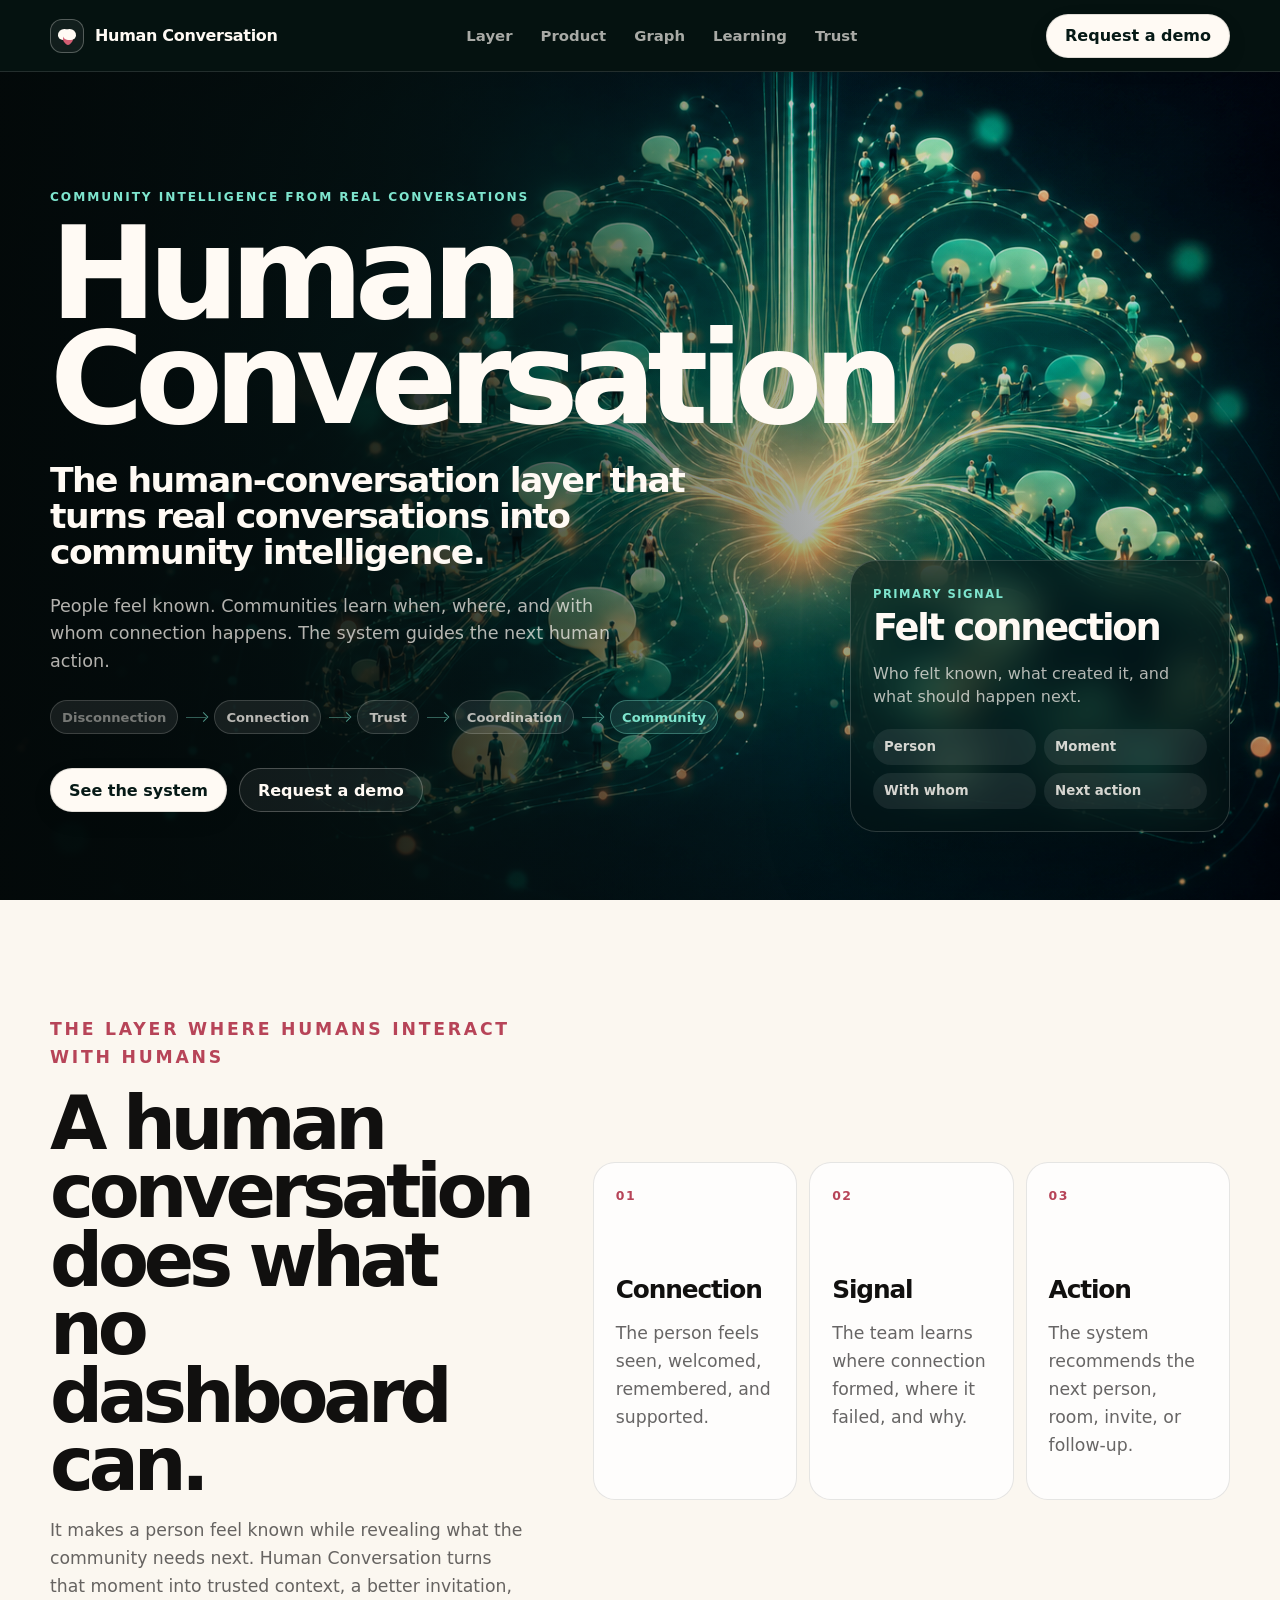
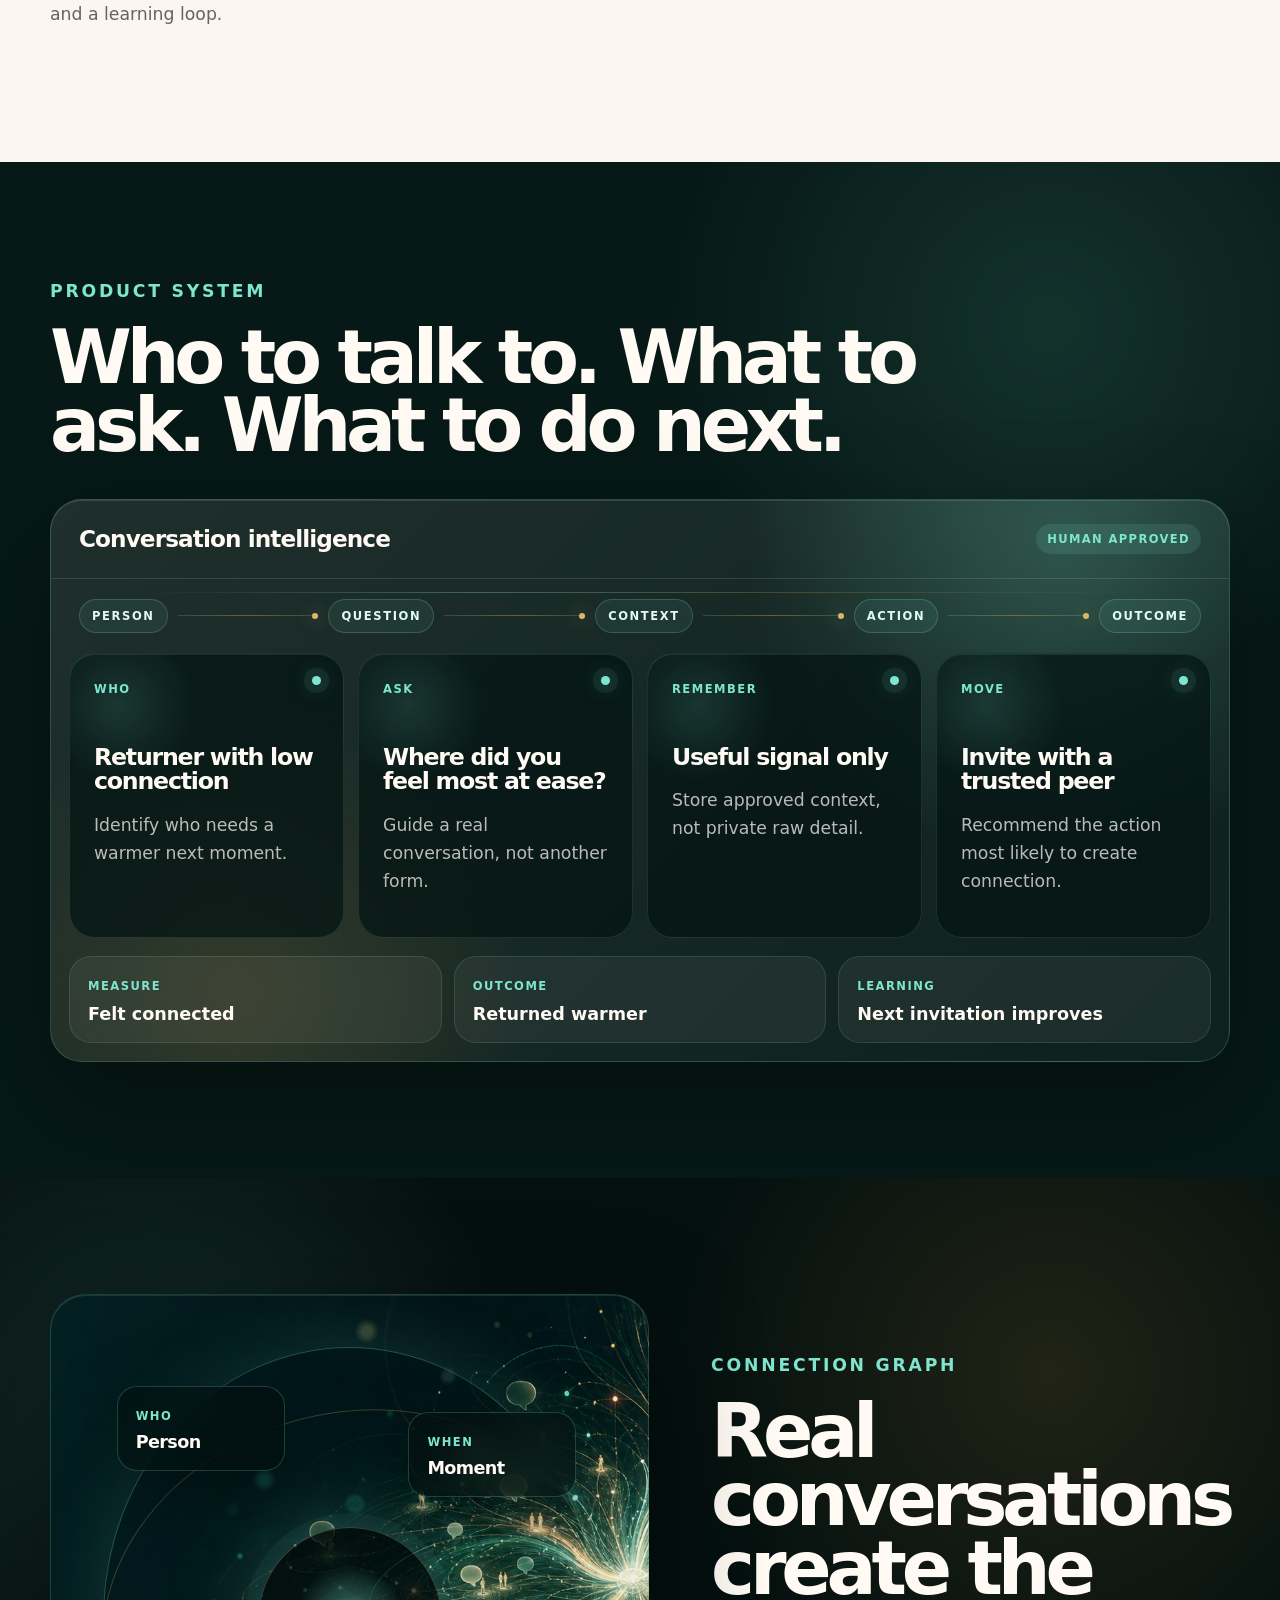
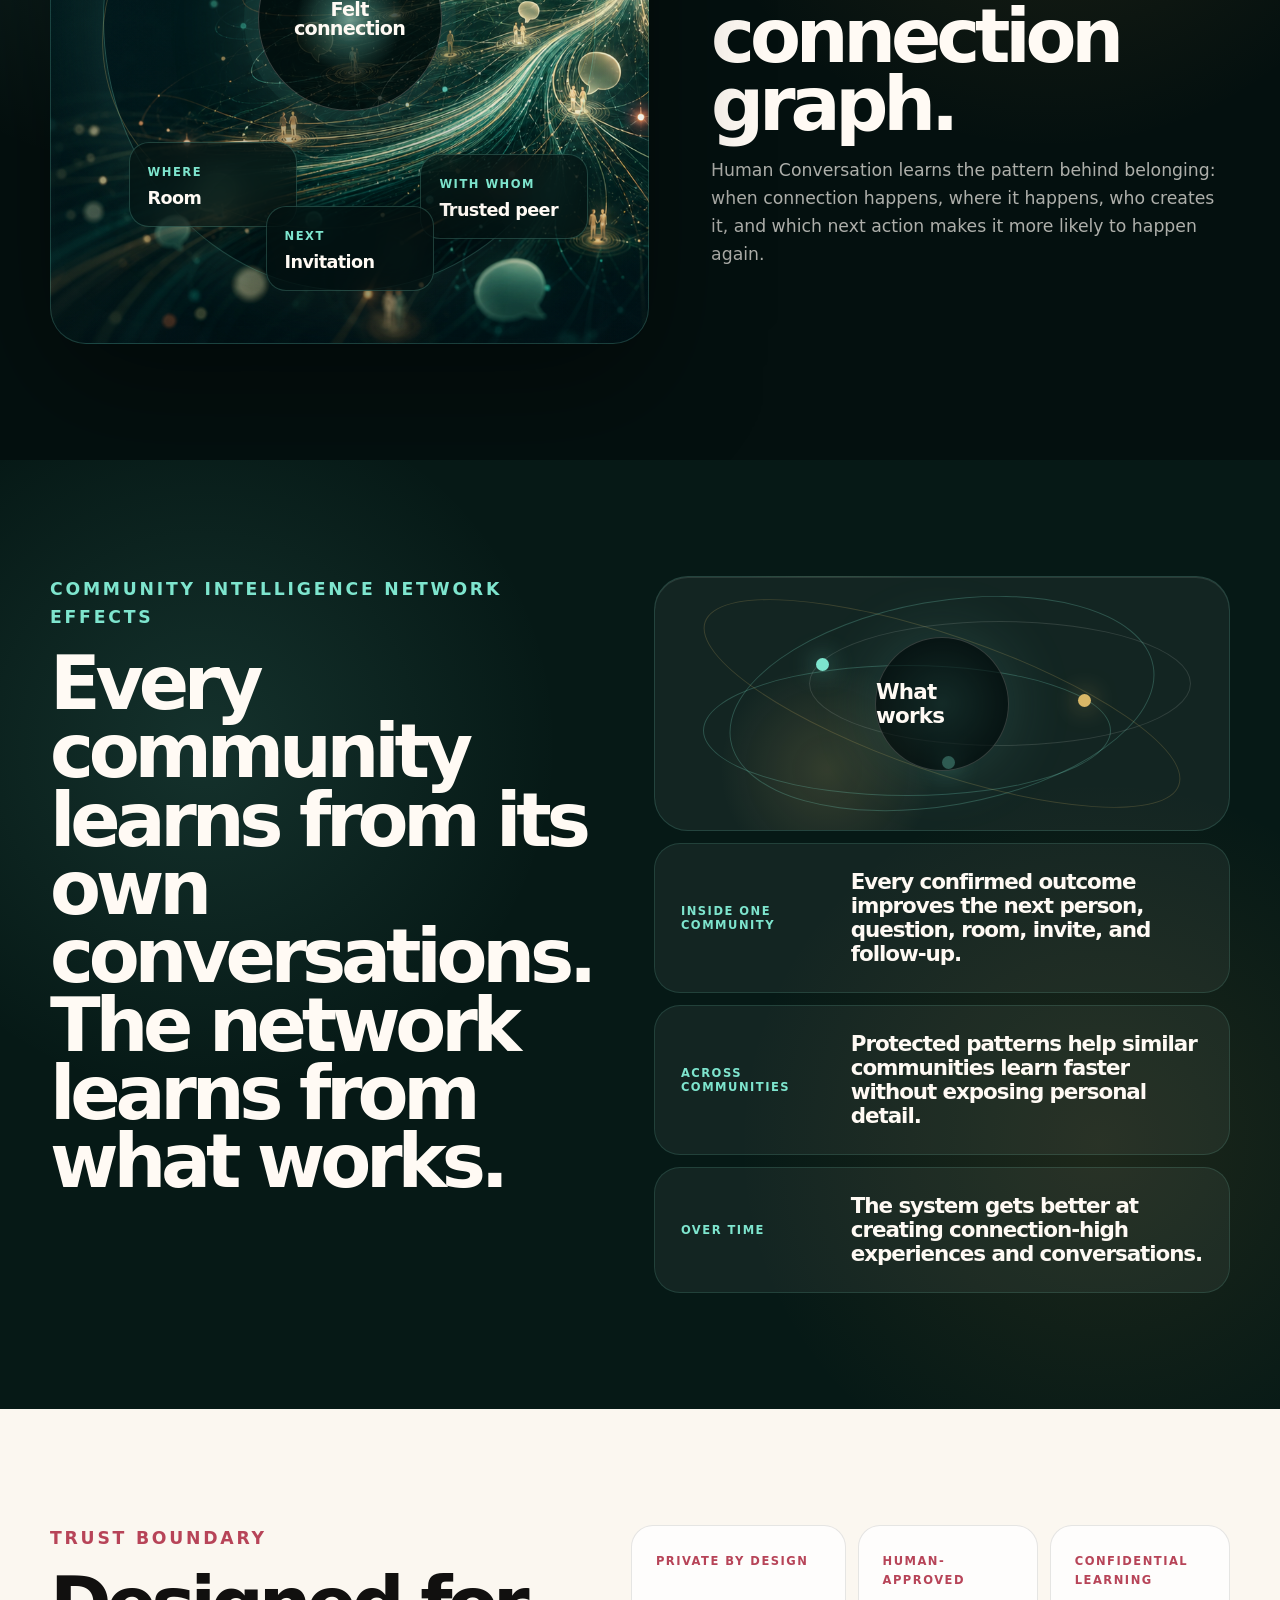
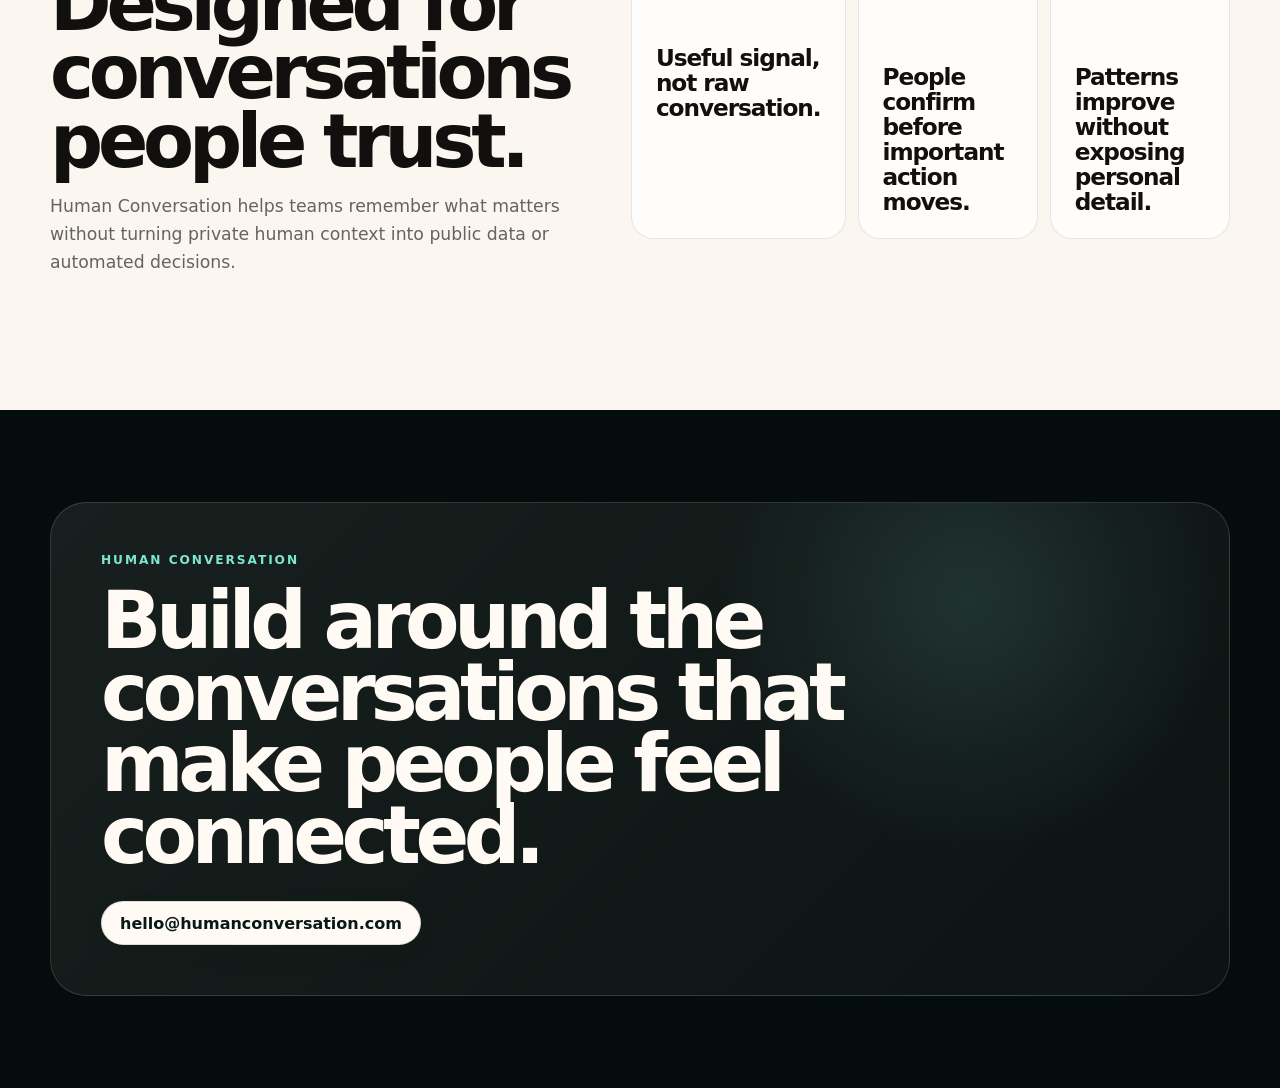
==== commit 87586e51: "Polish Site E living system visuals" ====
--- a/index.html
+++ b/index.html
@@ -5,7 +5,7 @@
     <meta name="viewport" content="width=device-width, initial-scale=1">
     <title>Human Conversation | Living Connection System</title>
     <meta name="description" content="Human Conversation is the human-conversation layer that turns real conversations into community intelligence.">
-    <link rel="stylesheet" href="styles.css?v=series-b-polish-v6">
+    <link rel="stylesheet" href="styles.css?v=series-b-polish-v7">
   </head>
   <body class="breathing-page">
     <nav class="nav breathing-nav">
@@ -119,6 +119,17 @@
               <b>Conversation intelligence</b>
               <em>Human approved</em>
             </div>
+            <div class="breathing-system-map" aria-label="Conversation to action loop">
+              <span>Person</span>
+              <i></i>
+              <span>Question</span>
+              <i></i>
+              <span>Context</span>
+              <i></i>
+              <span>Action</span>
+              <i></i>
+              <span>Outcome</span>
+            </div>
             <div class="breathing-flow">
               <article>
                 <span>Who</span>
@@ -178,6 +189,14 @@
             <h2>Every community learns from its own conversations. The network learns from what works.</h2>
           </div>
           <div class="learning-stack">
+            <div class="learning-network-visual" aria-label="Community intelligence learning loop">
+              <span class="learning-orbit orbit-one"></span>
+              <span class="learning-orbit orbit-two"></span>
+              <span class="learning-node node-one"></span>
+              <span class="learning-node node-two"></span>
+              <span class="learning-node node-three"></span>
+              <b>What works</b>
+            </div>
             <article>
               <span>Inside one community</span>
               <b>Every confirmed outcome improves the next person, question, room, invite, and follow-up.</b>
--- a/styles.css
+++ b/styles.css
@@ -7483,3 +7483,312 @@
 .breathing-page .learning-stack b {
   color: #fffaf4;
 }
+
+.breathing-page .breathing-console {
+  position: relative;
+  border-color: rgba(126, 229, 206, 0.2);
+  background:
+    radial-gradient(circle at 16% 88%, rgba(196, 145, 58, 0.16), transparent 26%),
+    radial-gradient(circle at 86% 8%, rgba(126, 229, 206, 0.2), transparent 28%),
+    linear-gradient(135deg, rgba(255, 250, 244, 0.1), rgba(255, 250, 244, 0.035));
+  box-shadow:
+    0 42px 110px rgba(0, 0, 0, 0.34),
+    inset 0 1px 0 rgba(255, 250, 244, 0.12);
+}
+
+.breathing-page .breathing-console::before {
+  content: "";
+  position: absolute;
+  left: 8%;
+  right: 8%;
+  top: 92px;
+  height: 1px;
+  background: linear-gradient(90deg, transparent, rgba(126, 229, 206, 0.32), rgba(196, 145, 58, 0.28), transparent);
+}
+
+.breathing-system-map {
+  display: grid;
+  grid-template-columns: max-content 1fr max-content 1fr max-content 1fr max-content 1fr max-content;
+  align-items: center;
+  gap: 10px;
+  padding: 20px 28px 2px;
+}
+
+.breathing-system-map span {
+  position: relative;
+  z-index: 1;
+  padding: 9px 12px;
+  border: 1px solid rgba(126, 229, 206, 0.22);
+  border-radius: 999px;
+  background: rgba(126, 229, 206, 0.08);
+  color: #dffbf3;
+  font-size: 0.72rem;
+  font-weight: 850;
+  letter-spacing: 0.14em;
+  text-transform: uppercase;
+}
+
+.breathing-system-map i {
+  height: 1px;
+  background: linear-gradient(90deg, rgba(126, 229, 206, 0.18), rgba(196, 145, 58, 0.5), rgba(126, 229, 206, 0.18));
+}
+
+.breathing-system-map i::after {
+  content: "";
+  display: block;
+  width: 6px;
+  height: 6px;
+  margin: -2.5px 0 0 auto;
+  border-radius: 50%;
+  background: #d9b767;
+  box-shadow: 0 0 18px rgba(217, 183, 103, 0.72);
+}
+
+.breathing-page .breathing-flow {
+  gap: 14px;
+  padding: 18px;
+  background: transparent;
+}
+
+.breathing-page .breathing-flow article {
+  position: relative;
+  min-height: 235px;
+  overflow: hidden;
+  border: 1px solid rgba(126, 229, 206, 0.13);
+  border-radius: 26px;
+  background:
+    radial-gradient(circle at 18% 18%, rgba(126, 229, 206, 0.14), transparent 24%),
+    rgba(4, 20, 18, 0.72);
+  box-shadow: inset 0 1px 0 rgba(255, 250, 244, 0.08);
+}
+
+.breathing-page .breathing-flow article::before {
+  content: "";
+  position: absolute;
+  right: 22px;
+  top: 22px;
+  width: 9px;
+  height: 9px;
+  border-radius: 50%;
+  background: #7ee5ce;
+  box-shadow: 0 0 0 8px rgba(126, 229, 206, 0.07), 0 0 22px rgba(126, 229, 206, 0.6);
+}
+
+.breathing-page .breathing-flow b {
+  margin-top: 48px;
+  font-size: 1.48rem;
+  line-height: 1.04;
+}
+
+.breathing-page .breathing-flow p {
+  max-width: 240px;
+  margin-top: 18px;
+  color: rgba(255, 250, 244, 0.72);
+}
+
+.breathing-page .breathing-console-bottom {
+  padding-top: 0;
+}
+
+.breathing-page .breathing-console-bottom div {
+  border-color: rgba(126, 229, 206, 0.14);
+  border-radius: 22px;
+  background: rgba(255, 250, 244, 0.055);
+}
+
+.breathing-page .breathing-graph-section {
+  position: relative;
+  overflow: hidden;
+  background:
+    radial-gradient(circle at 12% 26%, rgba(126, 229, 206, 0.13), transparent 28%),
+    radial-gradient(circle at 82% 22%, rgba(196, 145, 58, 0.15), transparent 30%),
+    #04100f;
+  color: #fffaf4;
+}
+
+.breathing-page .breathing-graph-section h2 {
+  color: #fffaf4;
+}
+
+.breathing-page .breathing-graph-section p {
+  color: rgba(255, 250, 244, 0.68);
+}
+
+.breathing-page .breathing-graph-section .breathing-kicker,
+.breathing-page .breathing-graph-section .graph-pill span {
+  color: #7ee5ce;
+}
+
+.breathing-page .breathing-graph {
+  min-height: 650px;
+  border-color: rgba(126, 229, 206, 0.2);
+  background:
+    linear-gradient(90deg, rgba(4, 16, 15, 0.16), rgba(4, 16, 15, 0.04)),
+    url("assets/human-conversation-connection-field.png");
+  background-position: center;
+  background-size: cover;
+  box-shadow:
+    0 40px 120px rgba(0, 0, 0, 0.44),
+    inset 0 1px 0 rgba(255, 250, 244, 0.1);
+}
+
+.breathing-page .breathing-graph::before {
+  inset: 52px;
+  border-color: rgba(126, 229, 206, 0.28);
+  box-shadow: 0 0 80px rgba(126, 229, 206, 0.16);
+}
+
+.breathing-page .breathing-graph::after {
+  inset: 118px 48px;
+  border-color: rgba(217, 183, 103, 0.26);
+}
+
+.breathing-page .graph-center {
+  width: 184px;
+  height: 184px;
+  border: 1px solid rgba(255, 250, 244, 0.22);
+  background:
+    radial-gradient(circle at 50% 50%, rgba(255, 250, 244, 0.24), transparent 18%),
+    radial-gradient(circle at 50% 50%, rgba(126, 229, 206, 0.48), transparent 42%),
+    rgba(3, 13, 12, 0.72);
+  box-shadow:
+    0 0 0 14px rgba(126, 229, 206, 0.05),
+    0 0 90px rgba(126, 229, 206, 0.28),
+    0 30px 80px rgba(0, 0, 0, 0.42);
+}
+
+.breathing-page .graph-pill {
+  border-color: rgba(126, 229, 206, 0.22);
+  background: rgba(3, 14, 13, 0.62);
+  box-shadow: 0 22px 70px rgba(0, 0, 0, 0.36);
+  backdrop-filter: blur(18px);
+}
+
+.breathing-page .graph-pill b {
+  color: #fffaf4;
+}
+
+.breathing-page .breathing-learning {
+  background:
+    radial-gradient(circle at 16% 30%, rgba(126, 229, 206, 0.12), transparent 28%),
+    radial-gradient(circle at 86% 72%, rgba(196, 145, 58, 0.12), transparent 28%),
+    #061916;
+}
+
+.learning-network-visual {
+  position: relative;
+  min-height: 255px;
+  overflow: hidden;
+  border: 1px solid rgba(126, 229, 206, 0.16);
+  border-radius: 34px;
+  background:
+    radial-gradient(circle at 50% 50%, rgba(126, 229, 206, 0.3), transparent 20%),
+    radial-gradient(circle at 30% 76%, rgba(217, 183, 103, 0.16), transparent 24%),
+    rgba(255, 250, 244, 0.055);
+  box-shadow: inset 0 1px 0 rgba(255, 250, 244, 0.1);
+}
+
+.learning-network-visual::before,
+.learning-network-visual::after,
+.learning-orbit {
+  content: "";
+  position: absolute;
+  border: 1px solid rgba(126, 229, 206, 0.24);
+  border-radius: 50%;
+}
+
+.learning-network-visual::before {
+  inset: 24px 72px;
+  transform: rotate(-10deg);
+}
+
+.learning-network-visual::after {
+  inset: 58px 36px;
+  border-color: rgba(217, 183, 103, 0.2);
+  transform: rotate(19deg);
+}
+
+.learning-orbit.orbit-one {
+  inset: 88px 118px 34px 48px;
+}
+
+.learning-orbit.orbit-two {
+  inset: 44px 38px 84px 154px;
+  border-color: rgba(255, 250, 244, 0.12);
+}
+
+.learning-node {
+  position: absolute;
+  z-index: 2;
+  width: 13px;
+  height: 13px;
+  border-radius: 50%;
+  background: #7ee5ce;
+  box-shadow: 0 0 24px rgba(126, 229, 206, 0.75);
+}
+
+.learning-node.node-one {
+  left: 28%;
+  top: 32%;
+}
+
+.learning-node.node-two {
+  right: 24%;
+  top: 46%;
+  background: #d9b767;
+  box-shadow: 0 0 24px rgba(217, 183, 103, 0.72);
+}
+
+.learning-node.node-three {
+  left: 50%;
+  bottom: 24%;
+}
+
+.learning-network-visual b {
+  position: absolute;
+  left: 50%;
+  top: 50%;
+  z-index: 3;
+  display: grid;
+  place-items: center;
+  width: 134px;
+  height: 134px;
+  border: 1px solid rgba(255, 250, 244, 0.18);
+  border-radius: 50%;
+  background: rgba(3, 14, 13, 0.64);
+  color: #fffaf4;
+  font-size: 1.08rem;
+  letter-spacing: -0.035em;
+  transform: translate(-50%, -50%);
+  box-shadow: 0 0 70px rgba(126, 229, 206, 0.16);
+}
+
+.breathing-page .learning-stack article {
+  display: grid;
+  grid-template-columns: 0.42fr 1fr;
+  align-items: center;
+  gap: 22px;
+  border-color: rgba(126, 229, 206, 0.14);
+  border-radius: 26px;
+  background: rgba(255, 250, 244, 0.055);
+}
+
+.breathing-page .learning-stack b {
+  margin-top: 0;
+  font-size: 1.34rem;
+  line-height: 1.12;
+}
+
+@media (max-width: 760px) {
+  .breathing-system-map {
+    grid-template-columns: 1fr;
+  }
+
+  .breathing-system-map i {
+    display: none;
+  }
+
+  .breathing-page .learning-stack article {
+    grid-template-columns: 1fr;
+  }
+}
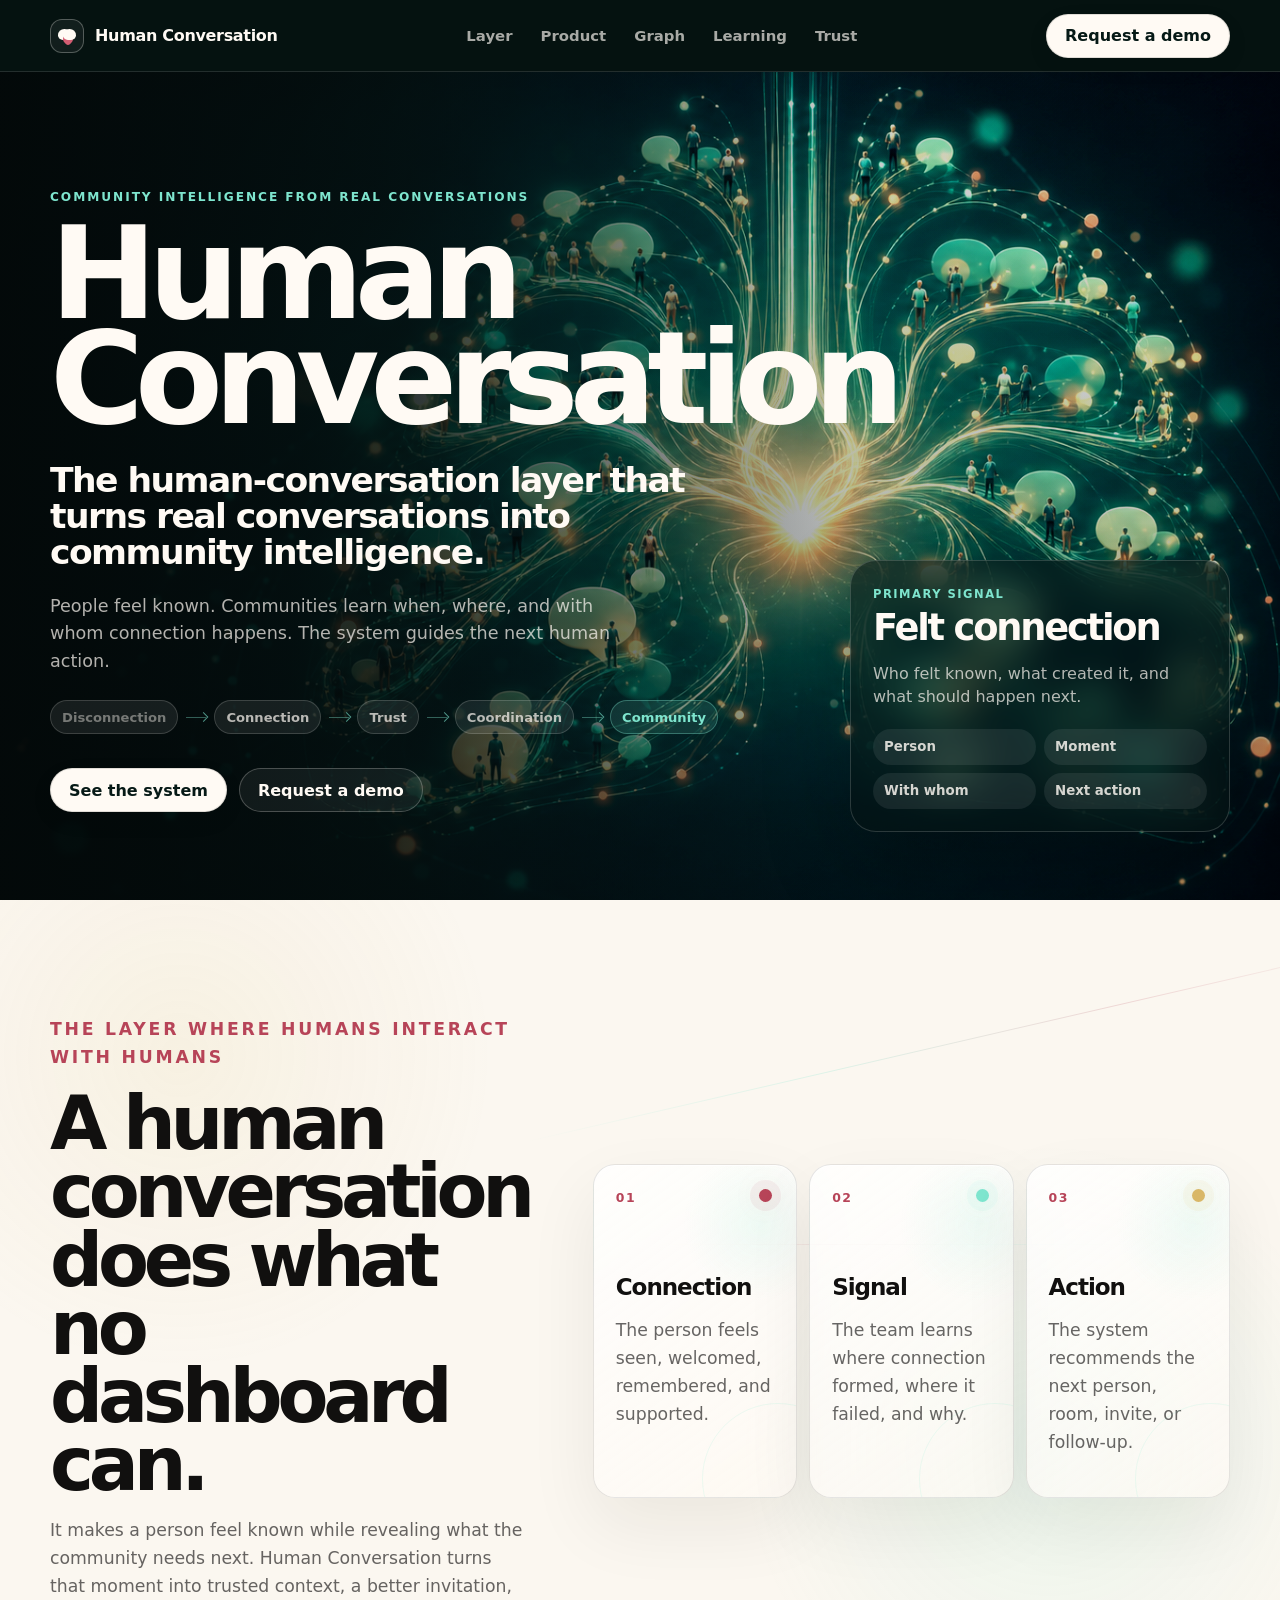
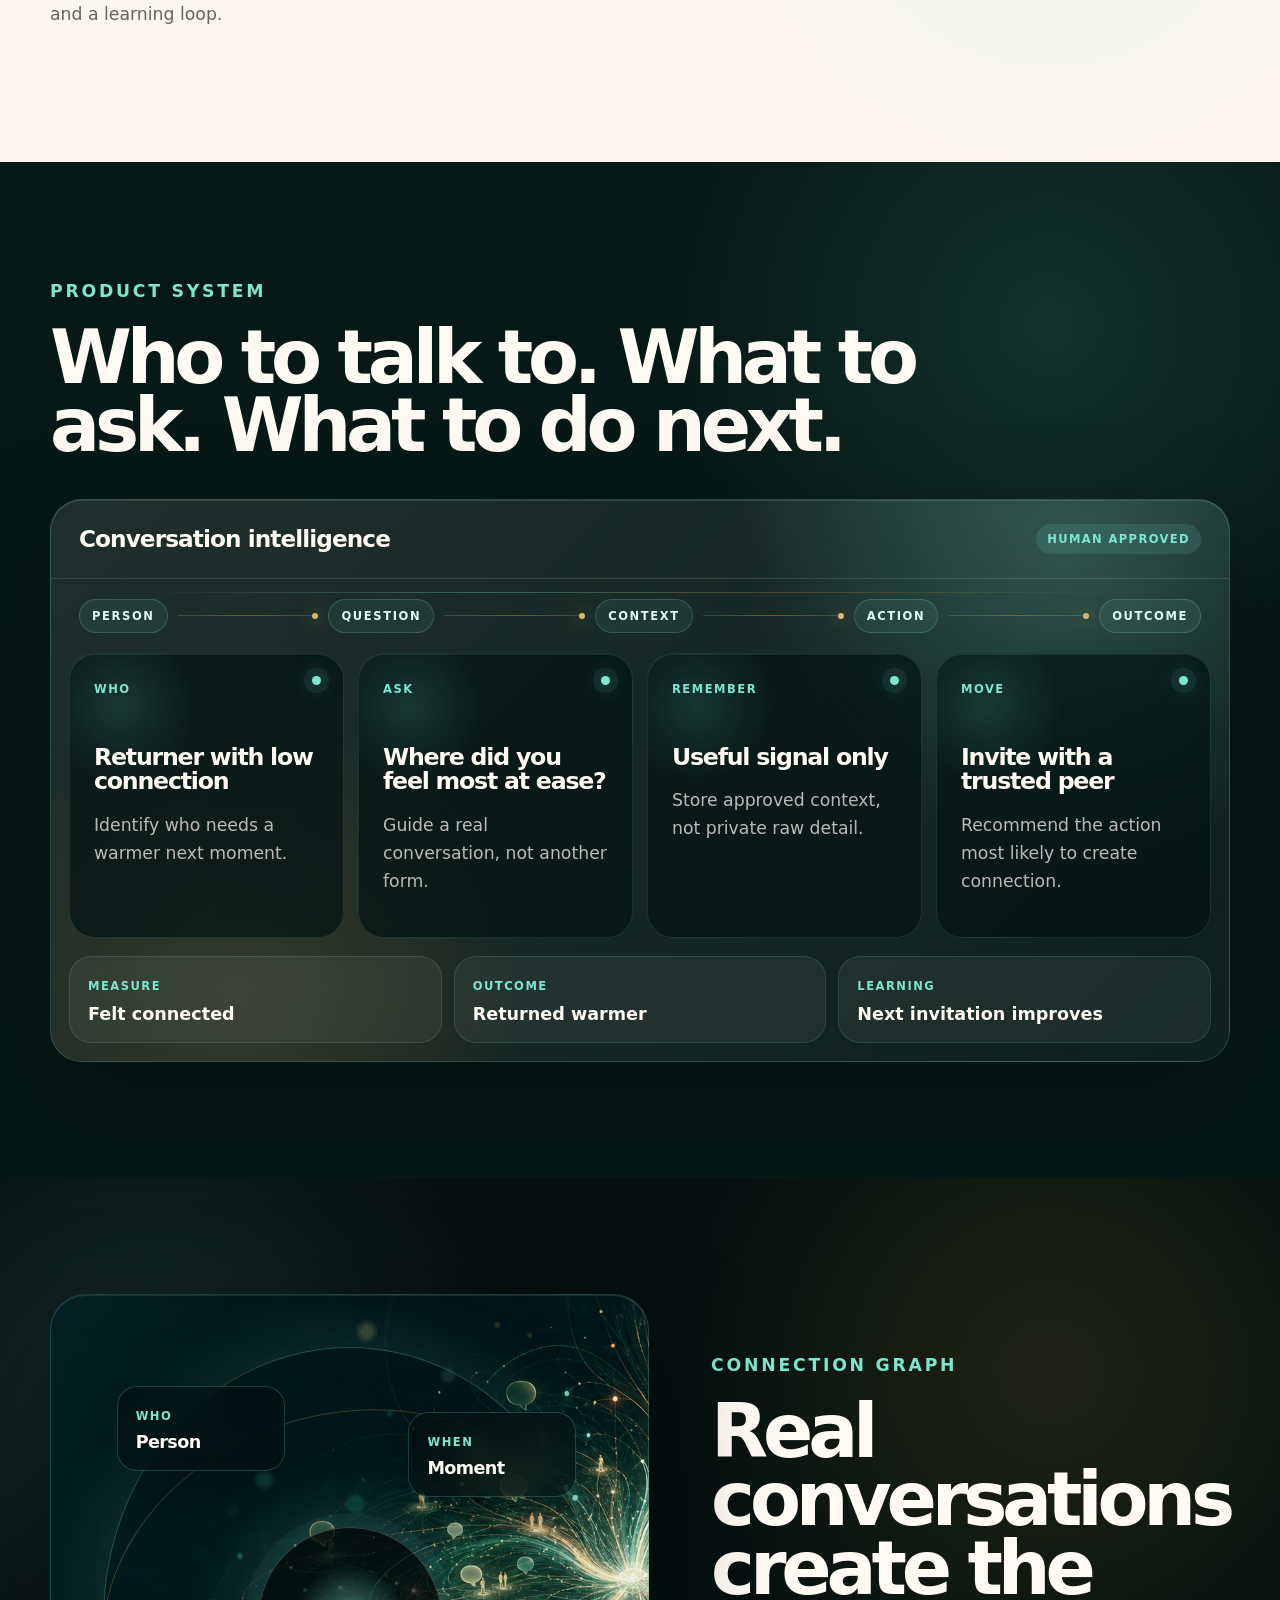
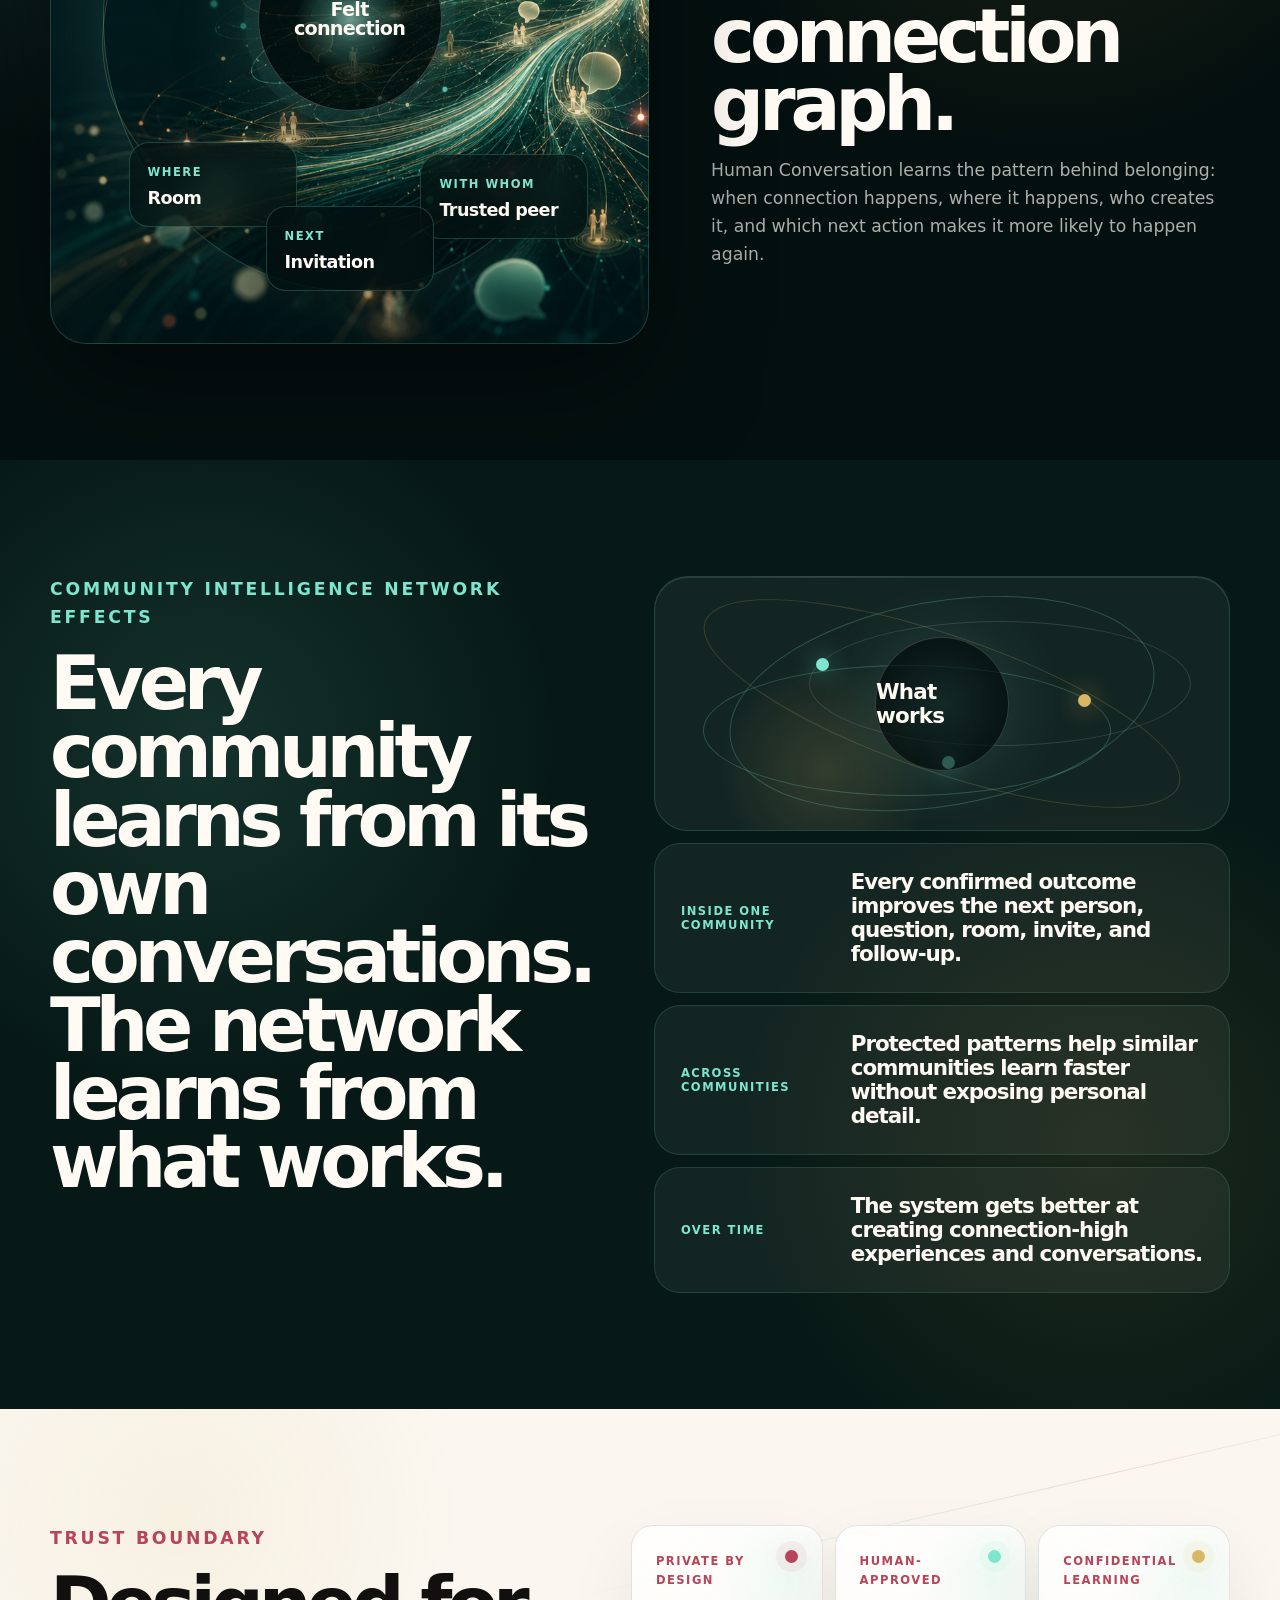
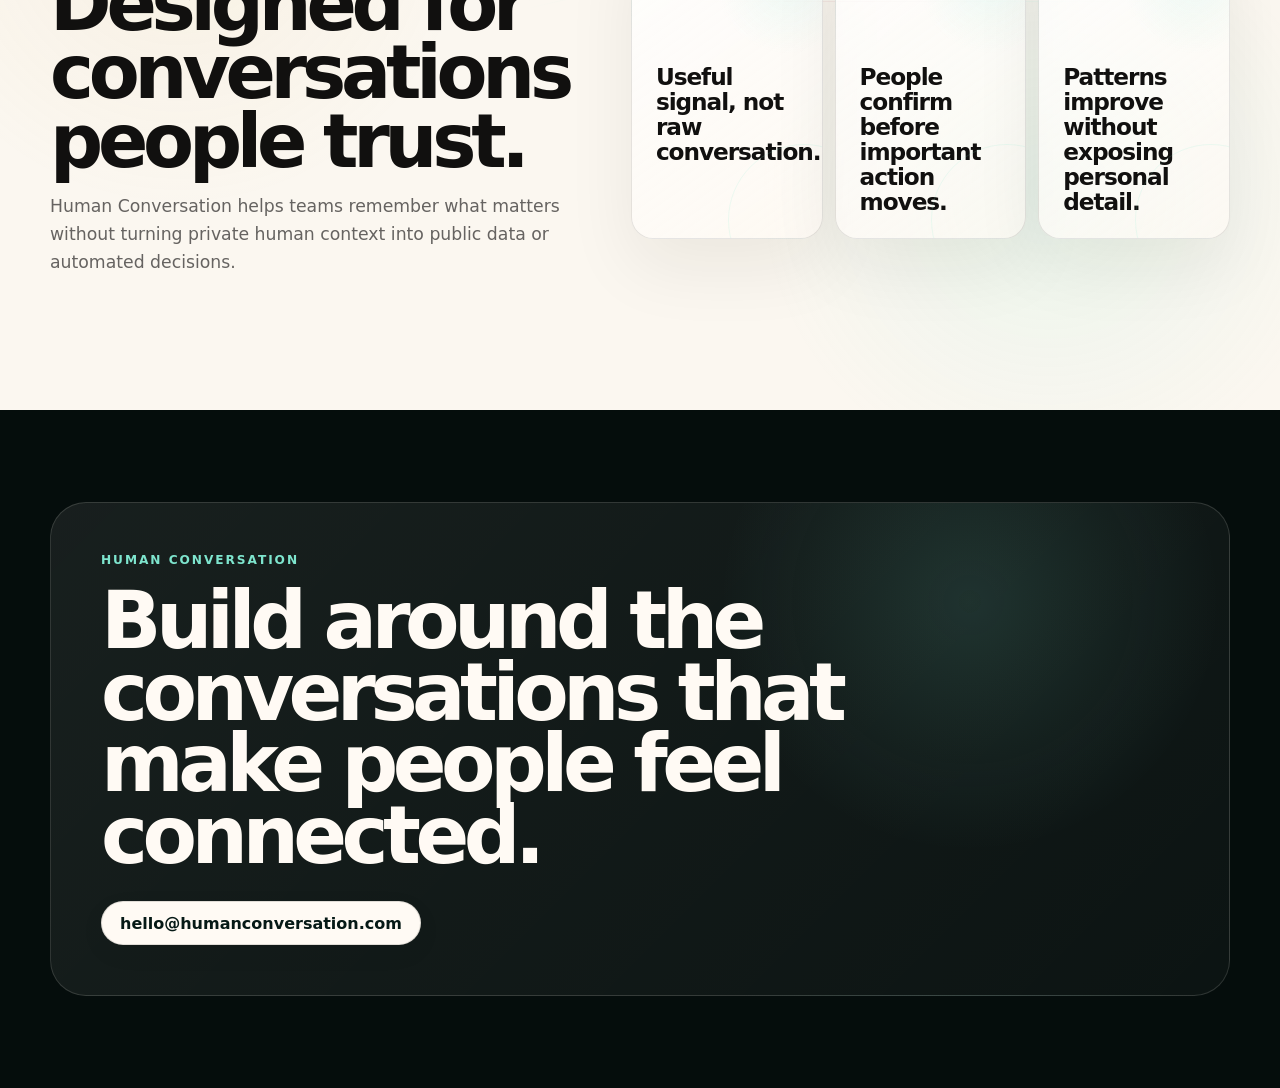
==== commit 51521e17: "Polish Site E light sections" ====
--- a/index.html
+++ b/index.html
@@ -5,7 +5,7 @@
     <meta name="viewport" content="width=device-width, initial-scale=1">
     <title>Human Conversation | Living Connection System</title>
     <meta name="description" content="Human Conversation is the human-conversation layer that turns real conversations into community intelligence.">
-    <link rel="stylesheet" href="styles.css?v=series-b-polish-v7">
+    <link rel="stylesheet" href="styles.css?v=series-b-polish-v8">
   </head>
   <body class="breathing-page">
     <nav class="nav breathing-nav">
--- a/styles.css
+++ b/styles.css
@@ -7792,3 +7792,110 @@
     grid-template-columns: 1fr;
   }
 }
+
+.breathing-page .breathing-layer,
+.breathing-page .breathing-trust {
+  position: relative;
+  overflow: hidden;
+  background:
+    radial-gradient(circle at 14% 18%, rgba(217, 183, 103, 0.1), transparent 24%),
+    radial-gradient(circle at 82% 64%, rgba(126, 229, 206, 0.12), transparent 26%),
+    #fbf7f0;
+}
+
+.breathing-page .breathing-layer::before,
+.breathing-page .breathing-trust::before {
+  content: "";
+  position: absolute;
+  inset: 16% -12% auto 40%;
+  height: 1px;
+  background: linear-gradient(90deg, transparent, rgba(126, 229, 206, 0.24), rgba(183, 68, 88, 0.18), transparent);
+  transform: rotate(-13deg);
+}
+
+.breathing-page .breathing-three,
+.breathing-page .trust-boundary {
+  position: relative;
+  isolation: isolate;
+}
+
+.breathing-page .breathing-three::before,
+.breathing-page .trust-boundary::before {
+  content: "";
+  position: absolute;
+  left: 8%;
+  right: 8%;
+  top: 24%;
+  z-index: -1;
+  height: 1px;
+  opacity: 0.34;
+  background: linear-gradient(90deg, transparent, rgba(183, 68, 88, 0.24), rgba(126, 229, 206, 0.24), transparent);
+}
+
+.breathing-page .breathing-three article,
+.breathing-page .trust-boundary article {
+  position: relative;
+  overflow: hidden;
+  border-color: rgba(17, 16, 15, 0.1);
+  background:
+    radial-gradient(circle at 82% 18%, rgba(126, 229, 206, 0.12), transparent 24%),
+    linear-gradient(145deg, rgba(255, 255, 255, 0.82), rgba(255, 250, 244, 0.66));
+  box-shadow:
+    0 28px 70px rgba(34, 28, 18, 0.07),
+    inset 0 1px 0 rgba(255, 255, 255, 0.8);
+}
+
+.breathing-page .breathing-three article::before,
+.breathing-page .trust-boundary article::before {
+  content: "";
+  position: absolute;
+  right: 24px;
+  top: 24px;
+  width: 13px;
+  height: 13px;
+  border-radius: 50%;
+  background: #b74458;
+  box-shadow:
+    0 0 0 9px rgba(183, 68, 88, 0.07),
+    0 0 30px rgba(183, 68, 88, 0.2);
+}
+
+.breathing-page .breathing-three article:nth-child(2)::before,
+.breathing-page .trust-boundary article:nth-child(2)::before {
+  background: #7ee5ce;
+  box-shadow:
+    0 0 0 9px rgba(126, 229, 206, 0.08),
+    0 0 30px rgba(126, 229, 206, 0.24);
+}
+
+.breathing-page .breathing-three article:nth-child(3)::before,
+.breathing-page .trust-boundary article:nth-child(3)::before {
+  background: #d9b767;
+  box-shadow:
+    0 0 0 9px rgba(217, 183, 103, 0.08),
+    0 0 30px rgba(217, 183, 103, 0.24);
+}
+
+.breathing-page .breathing-three article::after,
+.breathing-page .trust-boundary article::after {
+  content: "";
+  position: absolute;
+  right: -58px;
+  bottom: -58px;
+  width: 150px;
+  height: 150px;
+  border: 1px solid rgba(126, 229, 206, 0.14);
+  border-radius: 50%;
+}
+
+.breathing-page .breathing-three b {
+  position: relative;
+  display: block;
+  margin-top: 70px;
+  font-size: 1.44rem;
+}
+
+.breathing-page .breathing-three p {
+  position: relative;
+  margin-top: 18px;
+}
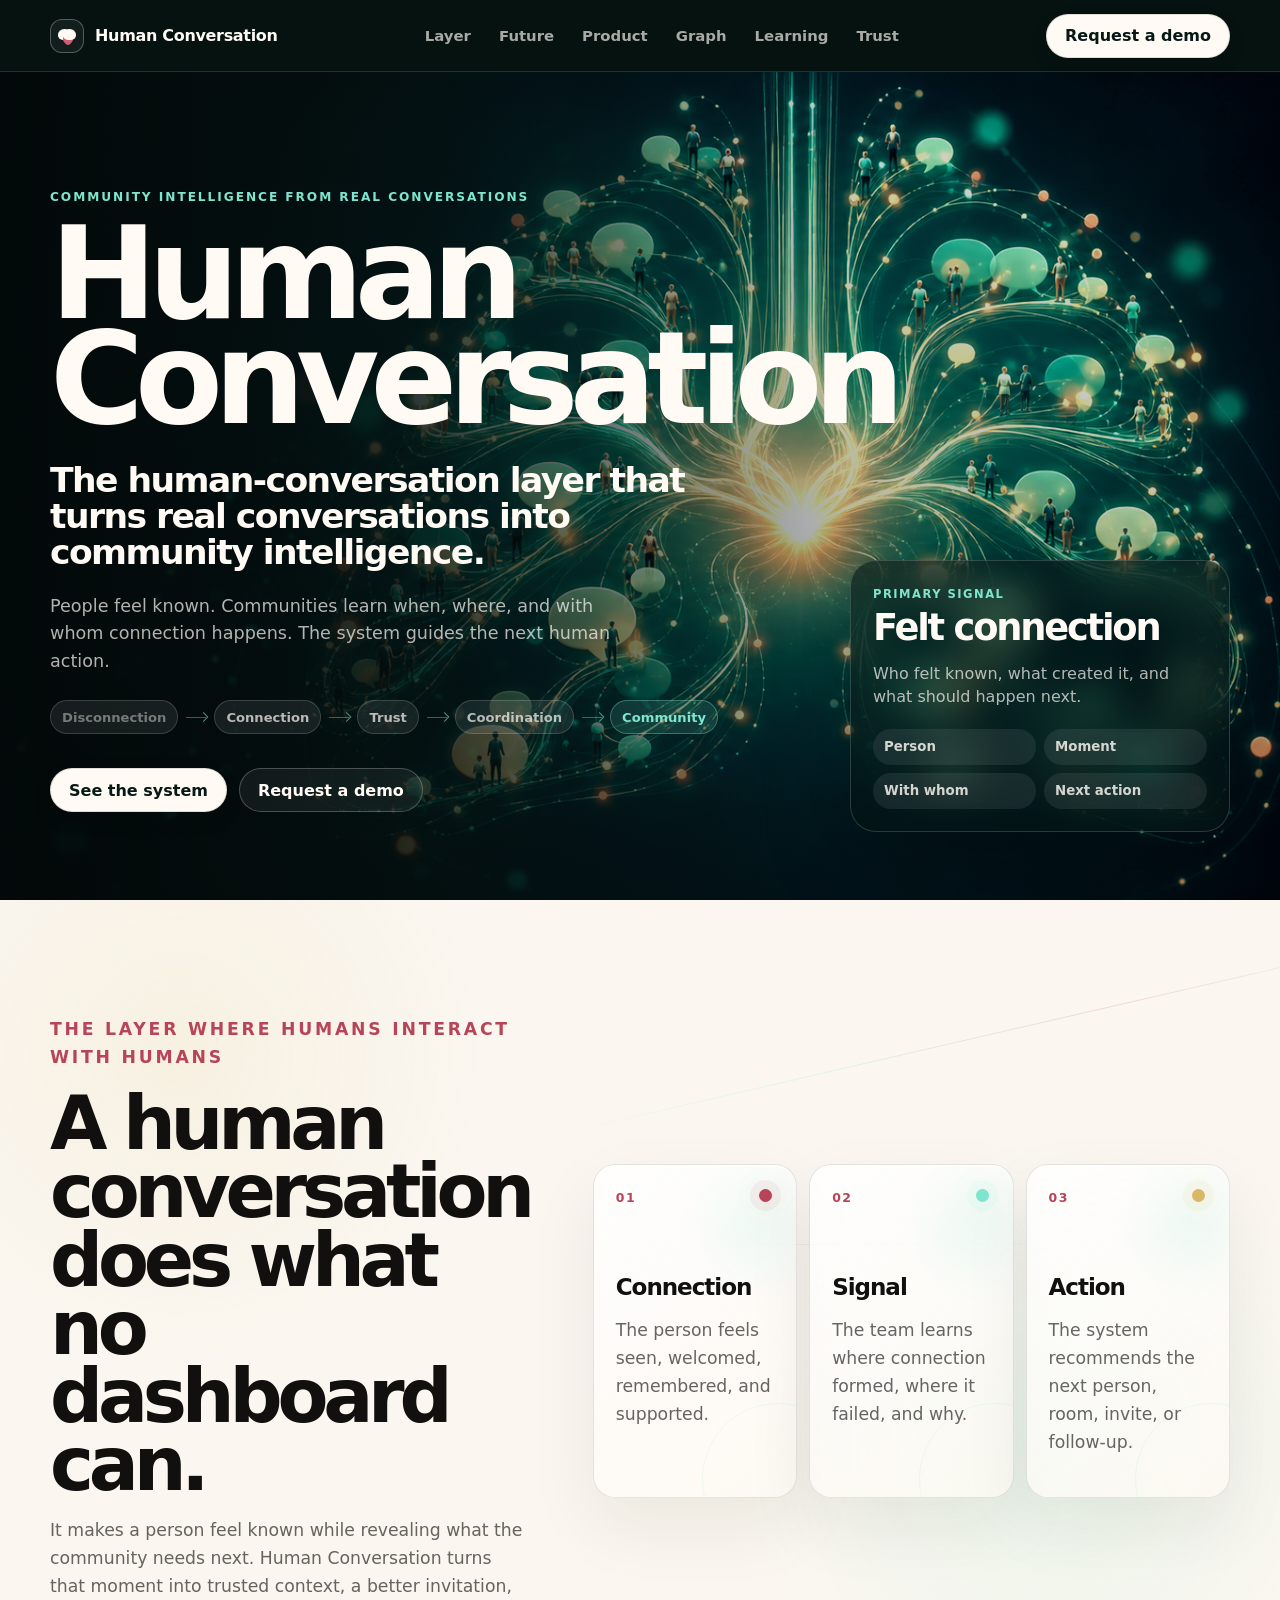
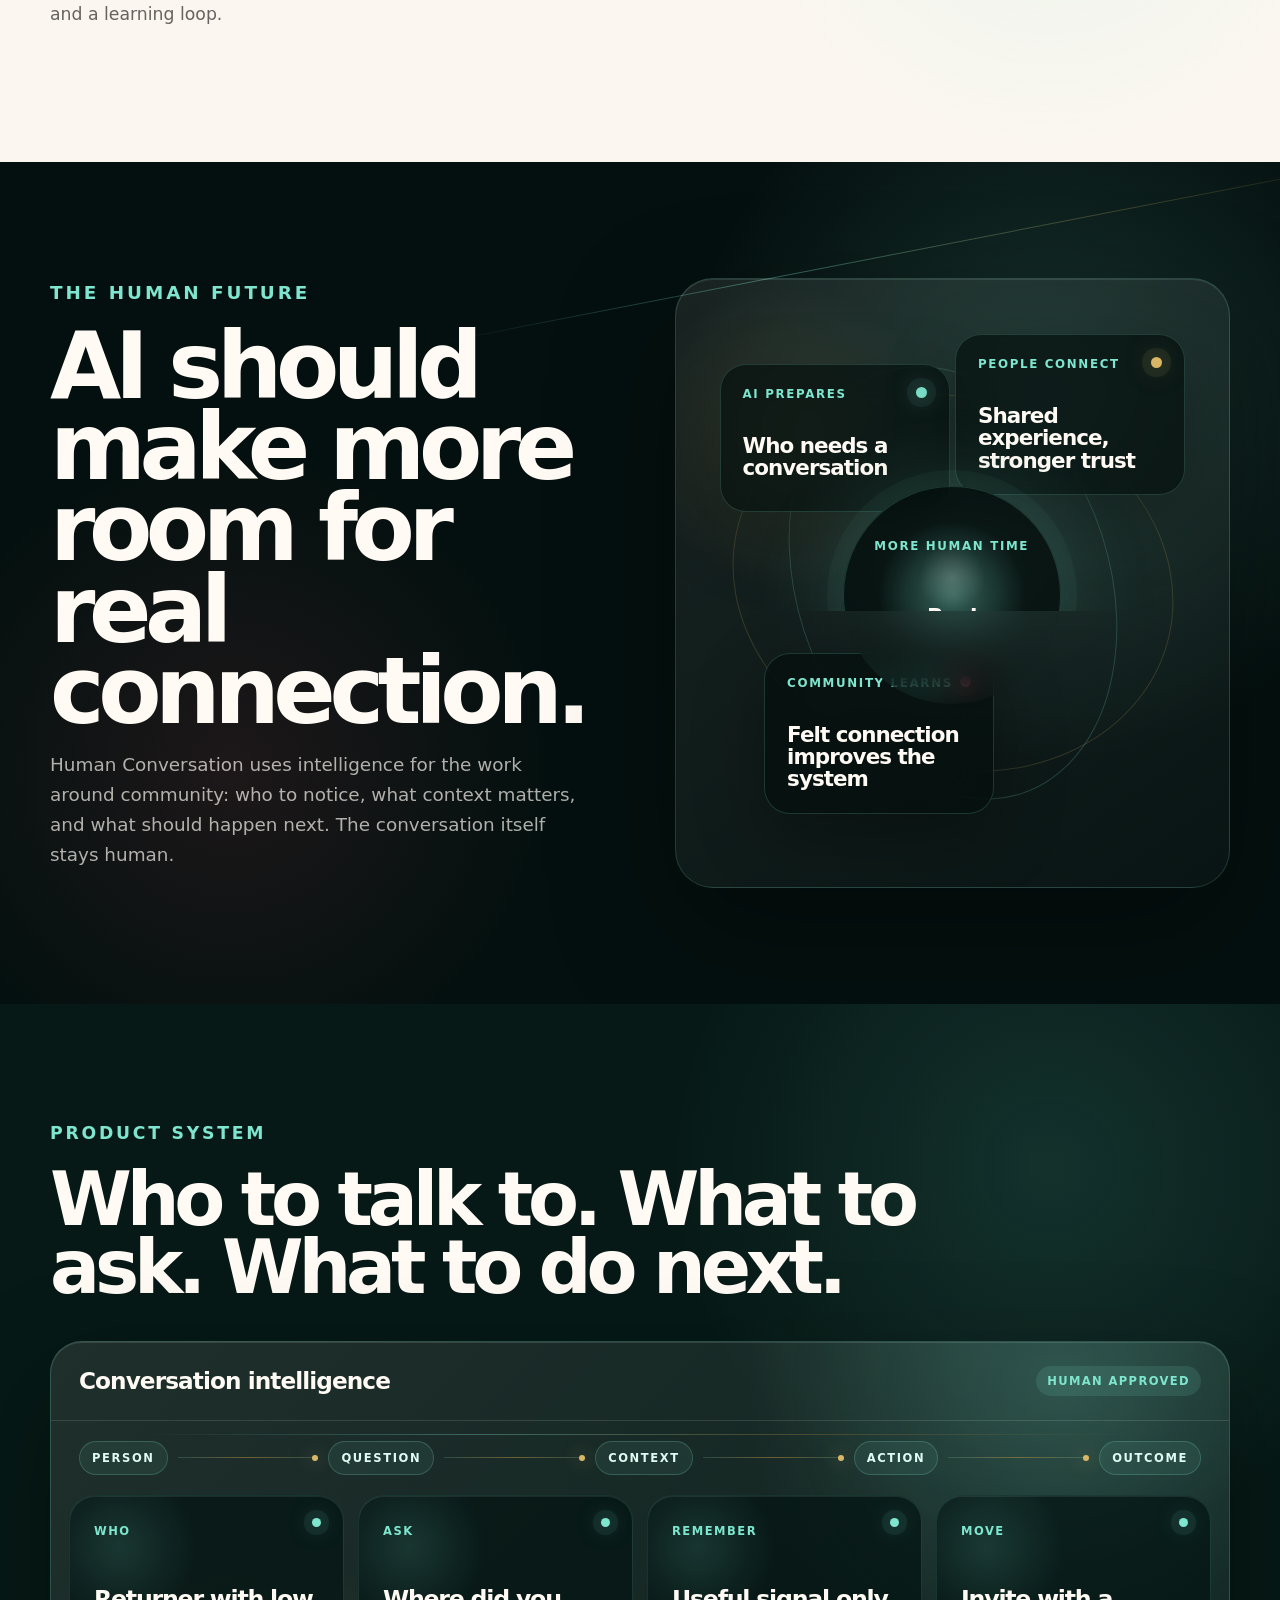
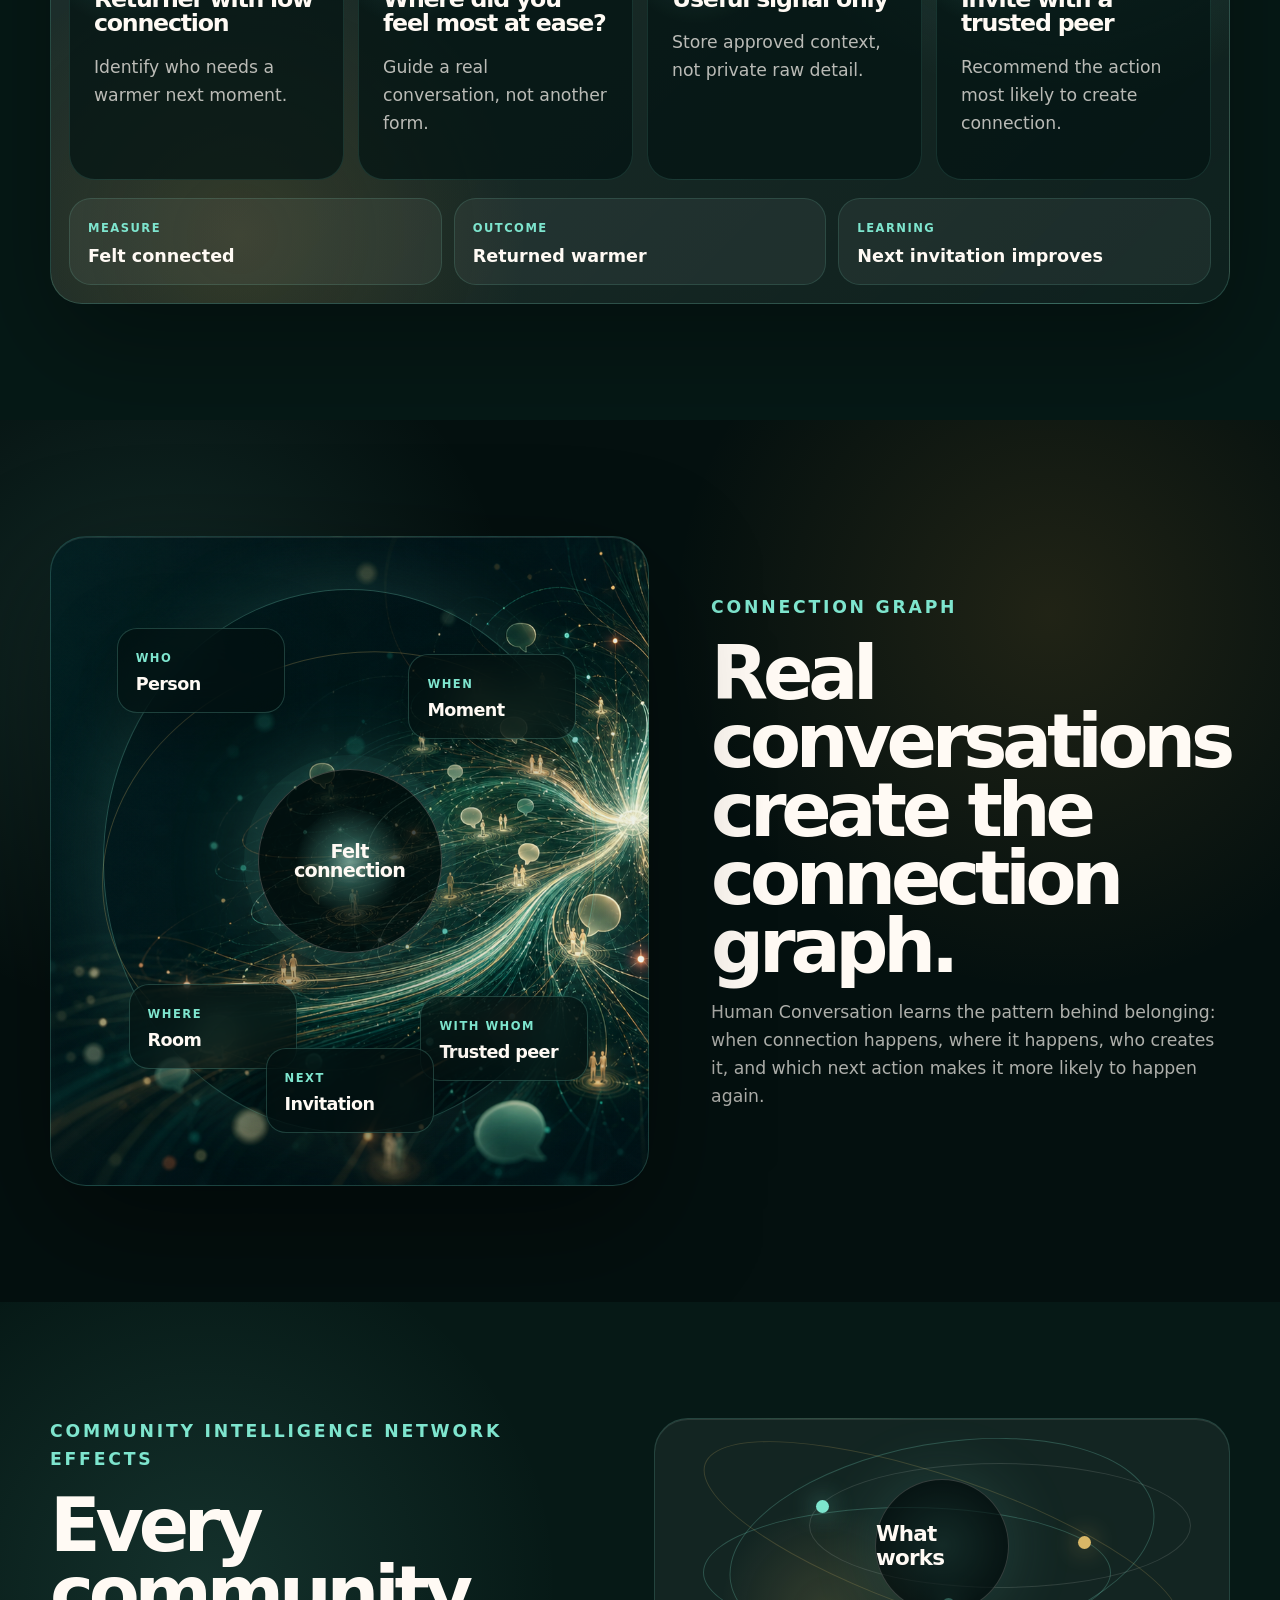
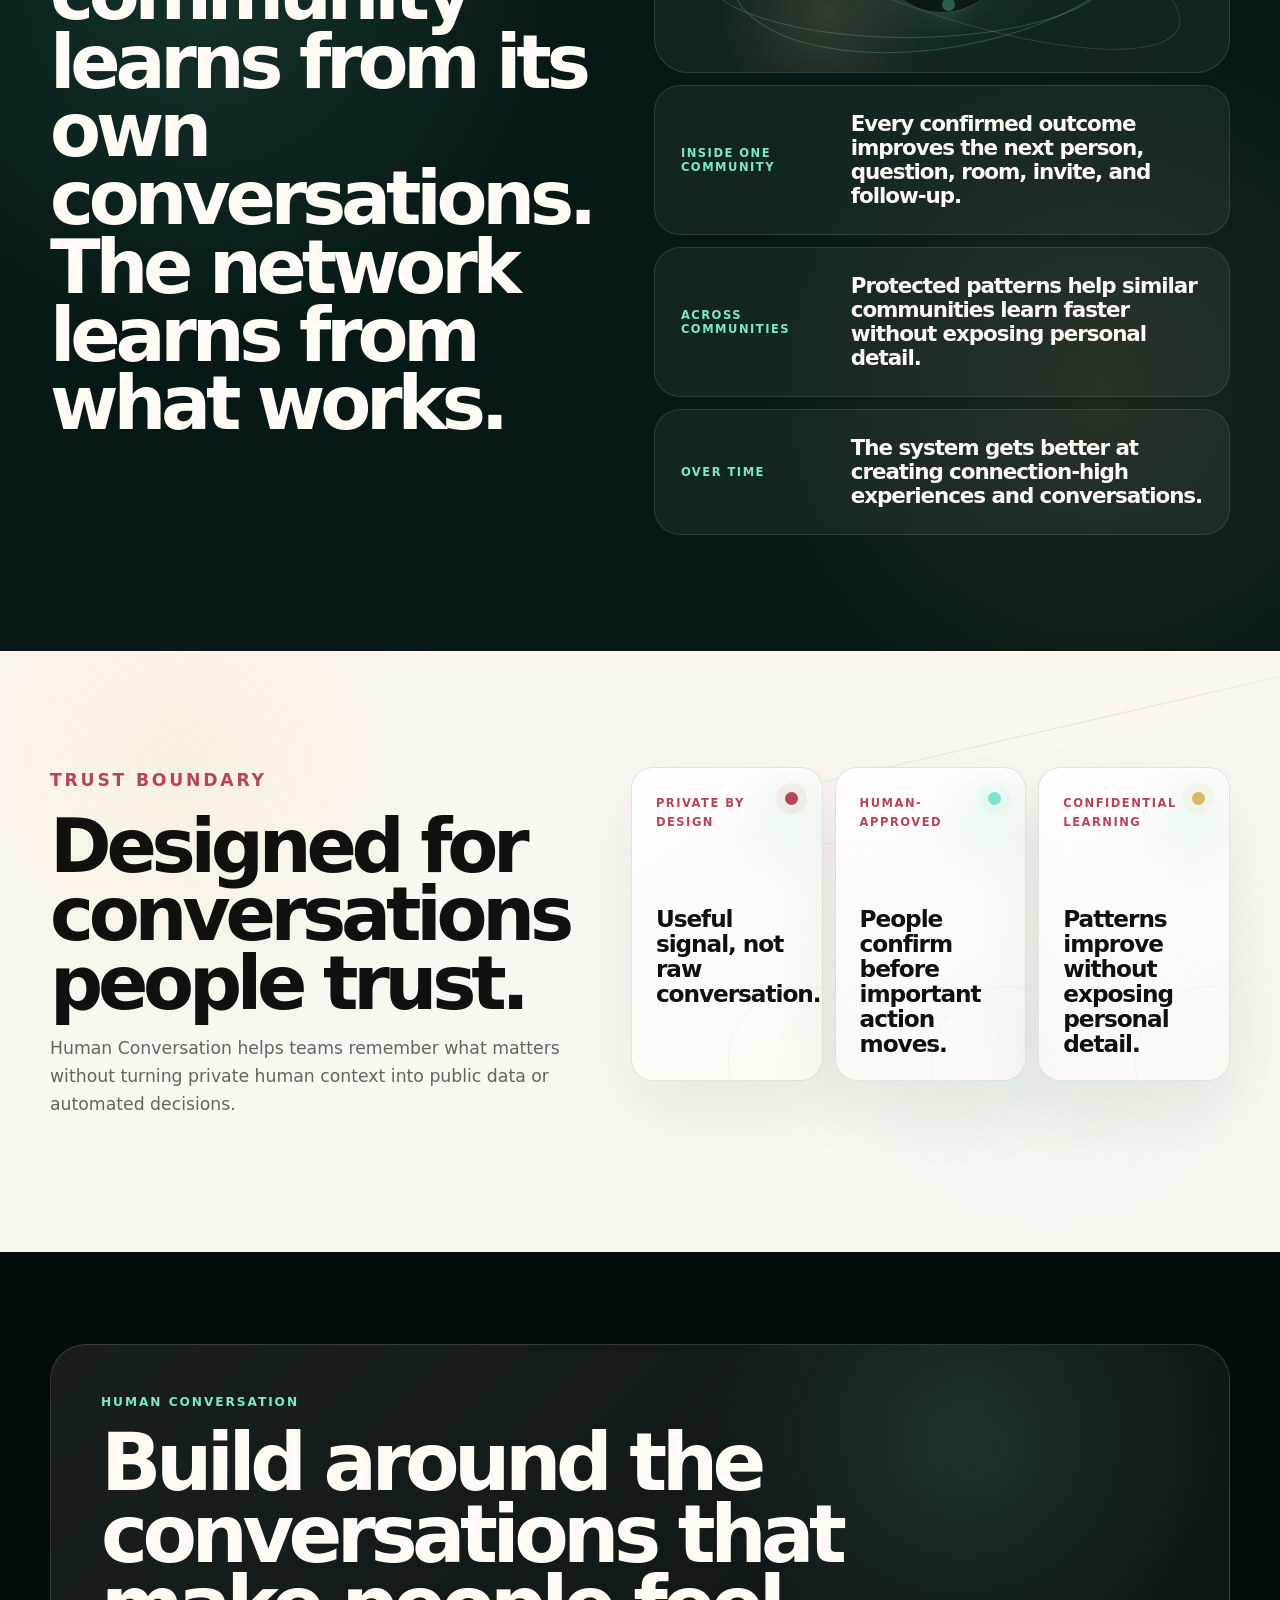
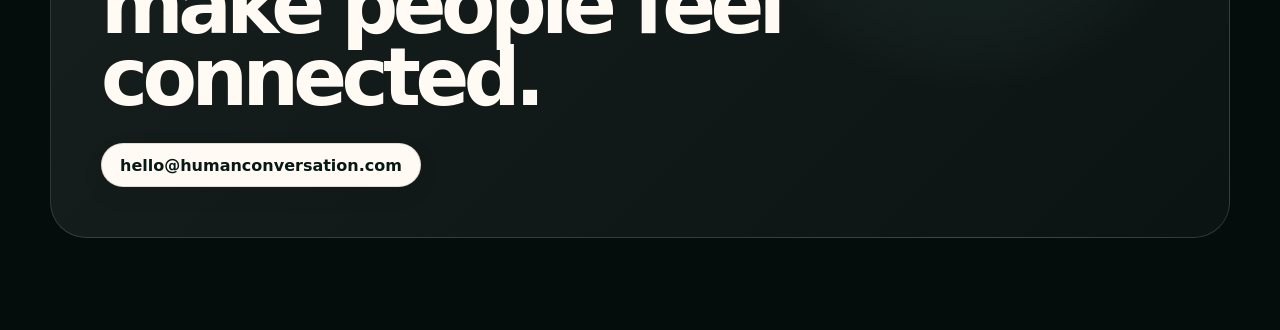
==== commit 42a8f021: "Add Site E human future section" ====
--- a/index.html
+++ b/index.html
@@ -5,7 +5,7 @@
     <meta name="viewport" content="width=device-width, initial-scale=1">
     <title>Human Conversation | Living Connection System</title>
     <meta name="description" content="Human Conversation is the human-conversation layer that turns real conversations into community intelligence.">
-    <link rel="stylesheet" href="styles.css?v=series-b-polish-v8">
+    <link rel="stylesheet" href="styles.css?v=series-b-polish-v9">
   </head>
   <body class="breathing-page">
     <nav class="nav breathing-nav">
@@ -15,6 +15,7 @@
       </a>
       <div class="nav-links">
         <a href="#layer">Layer</a>
+        <a href="#future">Future</a>
         <a href="#product">Product</a>
         <a href="#graph">Graph</a>
         <a href="#learning">Learning</a>
@@ -108,6 +109,38 @@
         </div>
       </section>
 
+      <section class="breathing-section breathing-future" id="future">
+        <div class="wrap breathing-future-grid">
+          <div>
+            <p class="breathing-kicker">The human future</p>
+            <h2>AI should make more room for real connection.</h2>
+            <p>
+              Human Conversation uses intelligence for the work around community:
+              who to notice, what context matters, and what should happen next.
+              The conversation itself stays human.
+            </p>
+          </div>
+          <div class="future-system" aria-label="AI around human connection">
+            <article class="future-card future-a">
+              <span>AI prepares</span>
+              <b>Who needs a conversation</b>
+            </article>
+            <article class="future-card future-b">
+              <span>People connect</span>
+              <b>Shared experience, stronger trust</b>
+            </article>
+            <article class="future-card future-c">
+              <span>Community learns</span>
+              <b>Felt connection improves the system</b>
+            </article>
+            <div class="future-core">
+              <span>More human time</span>
+              <b>Real conversation</b>
+            </div>
+          </div>
+        </div>
+      </section>
+
       <section class="breathing-section breathing-product" id="product">
         <div class="wrap">
           <div class="breathing-section-head">
--- a/styles.css
+++ b/styles.css
@@ -7899,3 +7899,213 @@
   position: relative;
   margin-top: 18px;
 }
+
+.breathing-future {
+  position: relative;
+  overflow: hidden;
+  background:
+    radial-gradient(circle at 18% 72%, rgba(183, 68, 88, 0.14), transparent 26%),
+    radial-gradient(circle at 82% 28%, rgba(126, 229, 206, 0.16), transparent 30%),
+    #04100f;
+  color: #fffaf4;
+}
+
+.breathing-future::before {
+  content: "";
+  position: absolute;
+  inset: 10% -12% auto 34%;
+  height: 1px;
+  background: linear-gradient(90deg, transparent, rgba(126, 229, 206, 0.38), rgba(217, 183, 103, 0.26), transparent);
+  transform: rotate(-11deg);
+}
+
+.breathing-future-grid {
+  position: relative;
+  display: grid;
+  grid-template-columns: 0.9fr 1.1fr;
+  gap: clamp(48px, 7vw, 108px);
+  align-items: center;
+}
+
+.breathing-future h2 {
+  max-width: 720px;
+  color: #fffaf4;
+  font-size: clamp(4rem, 7.2vw, 8.3rem);
+  line-height: 0.88;
+}
+
+.breathing-future p {
+  max-width: 620px;
+  color: rgba(255, 250, 244, 0.68);
+  font-size: 1.15rem;
+}
+
+.breathing-future .breathing-kicker,
+.future-card span,
+.future-core span {
+  color: #7ee5ce;
+}
+
+.future-system {
+  position: relative;
+  min-height: 610px;
+  overflow: hidden;
+  border: 1px solid rgba(126, 229, 206, 0.18);
+  border-radius: 38px;
+  background:
+    radial-gradient(circle at 50% 50%, rgba(126, 229, 206, 0.26), transparent 18%),
+    radial-gradient(circle at 20% 26%, rgba(217, 183, 103, 0.13), transparent 24%),
+    linear-gradient(145deg, rgba(255, 250, 244, 0.085), rgba(255, 250, 244, 0.025));
+  box-shadow:
+    0 44px 120px rgba(0, 0, 0, 0.34),
+    inset 0 1px 0 rgba(255, 250, 244, 0.1);
+}
+
+.future-system::before,
+.future-system::after {
+  content: "";
+  position: absolute;
+  border: 1px solid rgba(126, 229, 206, 0.2);
+  border-radius: 50%;
+}
+
+.future-system::before {
+  inset: 82px 120px;
+  transform: rotate(-18deg);
+}
+
+.future-system::after {
+  inset: 118px 54px;
+  border-color: rgba(217, 183, 103, 0.18);
+  transform: rotate(16deg);
+}
+
+.future-card,
+.future-core {
+  position: absolute;
+  z-index: 2;
+  border: 1px solid rgba(126, 229, 206, 0.18);
+  background: rgba(3, 14, 13, 0.68);
+  box-shadow: 0 22px 70px rgba(0, 0, 0, 0.3);
+  backdrop-filter: blur(18px);
+}
+
+.future-card {
+  width: 230px;
+  min-height: 148px;
+  padding: 22px;
+  border-radius: 26px;
+}
+
+.future-card span,
+.future-core span {
+  display: block;
+  font-size: 0.74rem;
+  font-weight: 900;
+  letter-spacing: 0.14em;
+  text-transform: uppercase;
+}
+
+.future-card b {
+  display: block;
+  margin-top: 34px;
+  color: #fffaf4;
+  font-size: 1.34rem;
+  line-height: 1.04;
+  letter-spacing: -0.045em;
+}
+
+.future-card::before {
+  content: "";
+  position: absolute;
+  right: 22px;
+  top: 22px;
+  width: 11px;
+  height: 11px;
+  border-radius: 50%;
+  background: #7ee5ce;
+  box-shadow: 0 0 0 9px rgba(126, 229, 206, 0.07), 0 0 24px rgba(126, 229, 206, 0.58);
+}
+
+.future-a {
+  left: 8%;
+  top: 14%;
+}
+
+.future-b {
+  right: 8%;
+  top: 9%;
+}
+
+.future-b::before {
+  background: #d9b767;
+  box-shadow: 0 0 0 9px rgba(217, 183, 103, 0.08), 0 0 24px rgba(217, 183, 103, 0.52);
+}
+
+.future-c {
+  left: 16%;
+  bottom: 12%;
+}
+
+.future-c::before {
+  background: #b74458;
+  box-shadow: 0 0 0 9px rgba(183, 68, 88, 0.08), 0 0 24px rgba(183, 68, 88, 0.38);
+}
+
+.future-core {
+  left: 50%;
+  top: 52%;
+  display: grid;
+  place-items: center;
+  width: 218px;
+  height: 218px;
+  padding: 26px;
+  border-radius: 50%;
+  text-align: center;
+  transform: translate(-50%, -50%);
+  background:
+    radial-gradient(circle at 50% 42%, rgba(255, 250, 244, 0.18), transparent 20%),
+    radial-gradient(circle at 50% 50%, rgba(126, 229, 206, 0.34), transparent 48%),
+    rgba(3, 14, 13, 0.72);
+  box-shadow:
+    0 0 0 16px rgba(126, 229, 206, 0.045),
+    0 0 86px rgba(126, 229, 206, 0.2),
+    0 30px 90px rgba(0, 0, 0, 0.34);
+}
+
+.future-core b {
+  display: block;
+  max-width: 150px;
+  color: #fffaf4;
+  font-size: 1.36rem;
+  line-height: 1.02;
+  letter-spacing: -0.045em;
+}
+
+@media (max-width: 1120px) {
+  .breathing-future-grid {
+    grid-template-columns: 1fr;
+  }
+}
+
+.breathing-page .breathing-future {
+  background:
+    radial-gradient(circle at 18% 72%, rgba(183, 68, 88, 0.14), transparent 26%),
+    radial-gradient(circle at 82% 28%, rgba(126, 229, 206, 0.16), transparent 30%),
+    #04100f;
+  color: #fffaf4;
+}
+
+.breathing-page .breathing-future h2 {
+  color: #fffaf4;
+}
+
+.breathing-page .breathing-future p {
+  color: rgba(255, 250, 244, 0.68);
+}
+
+.breathing-page .breathing-future .breathing-kicker,
+.breathing-page .future-card span,
+.breathing-page .future-core span {
+  color: #7ee5ce;
+}
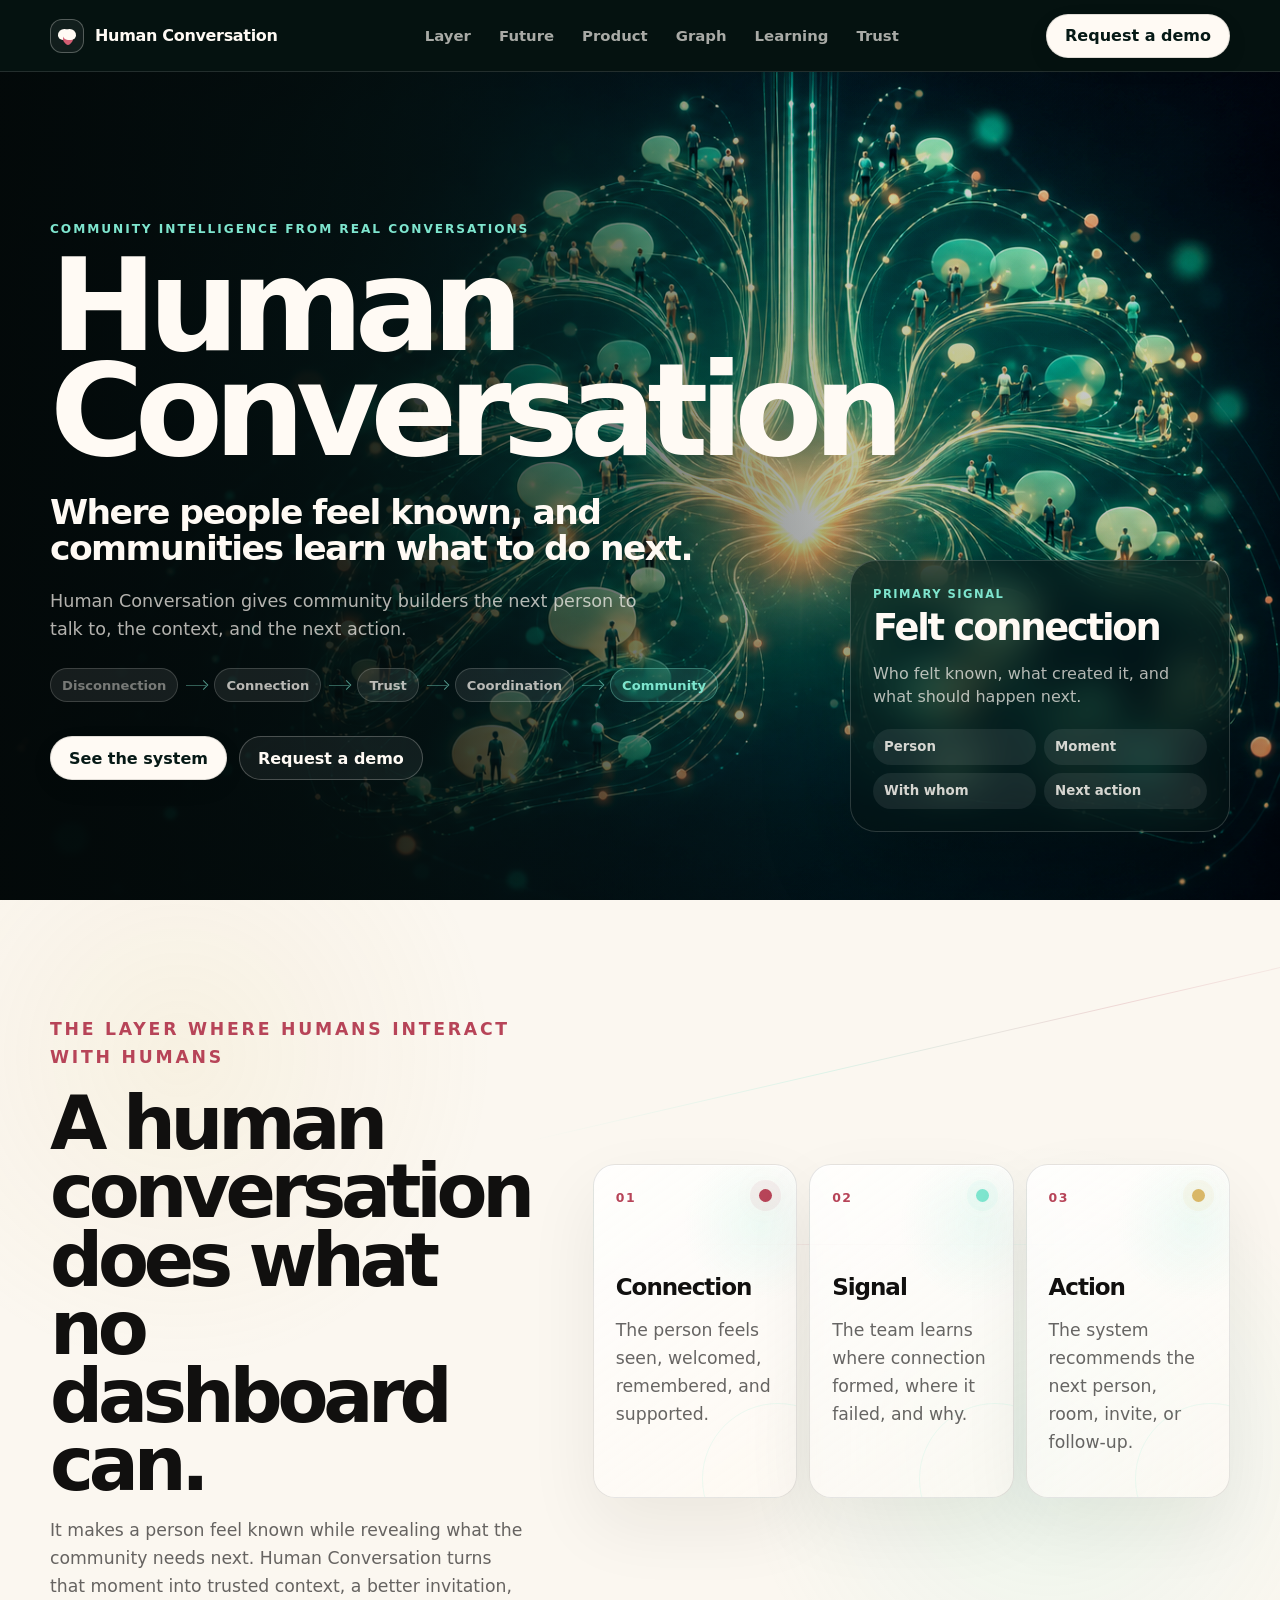
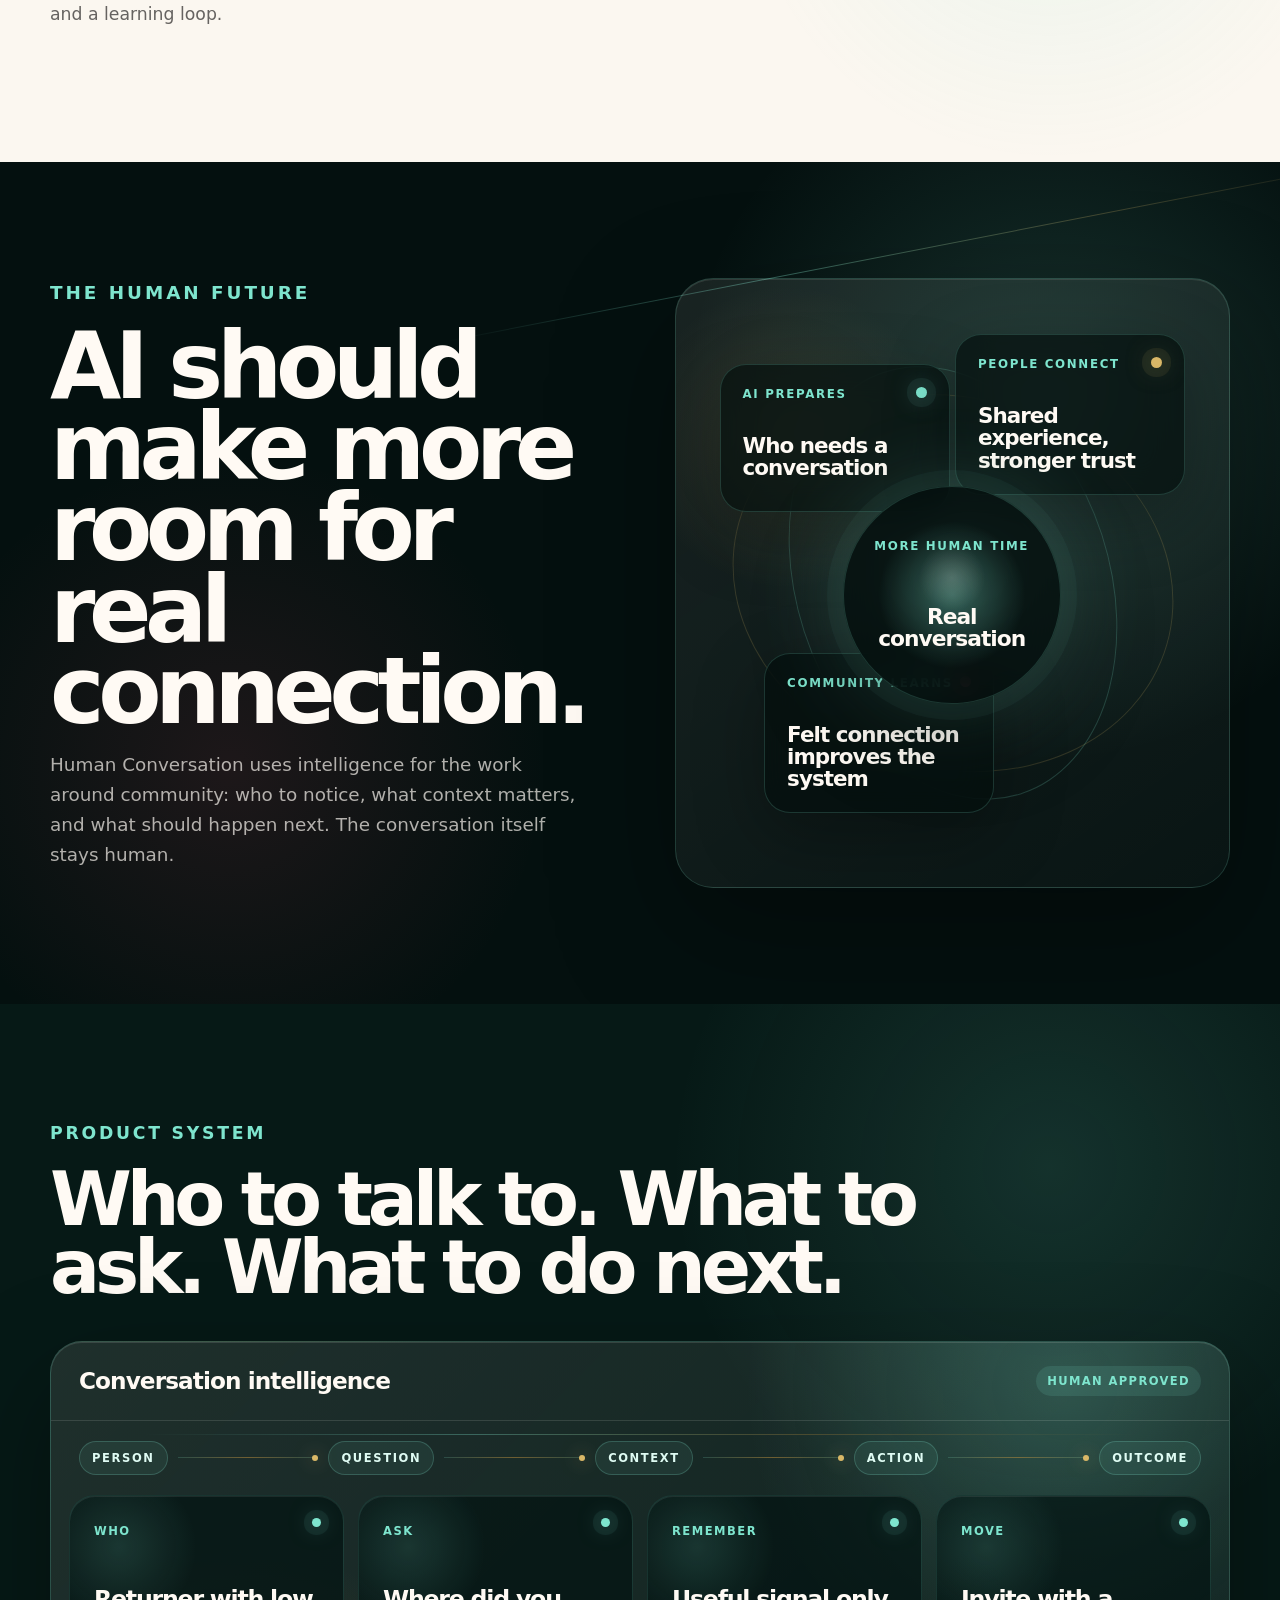
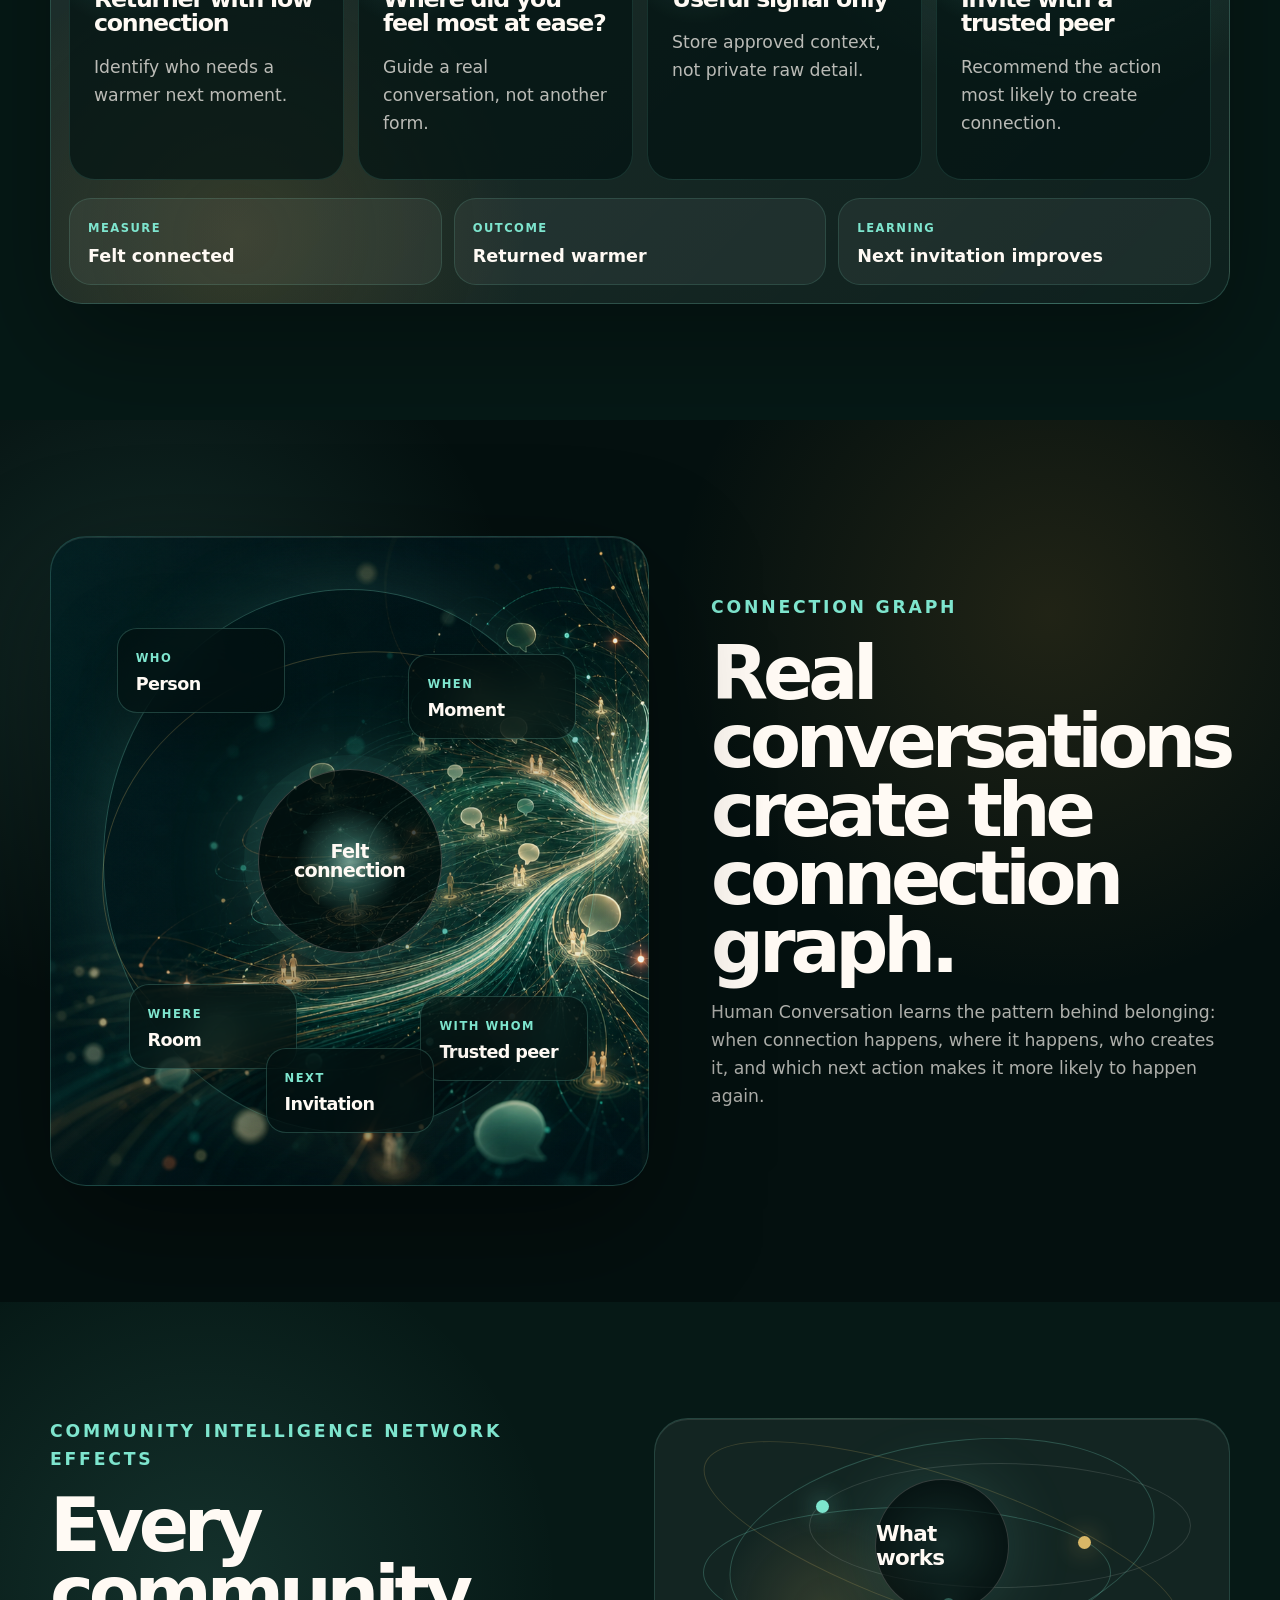
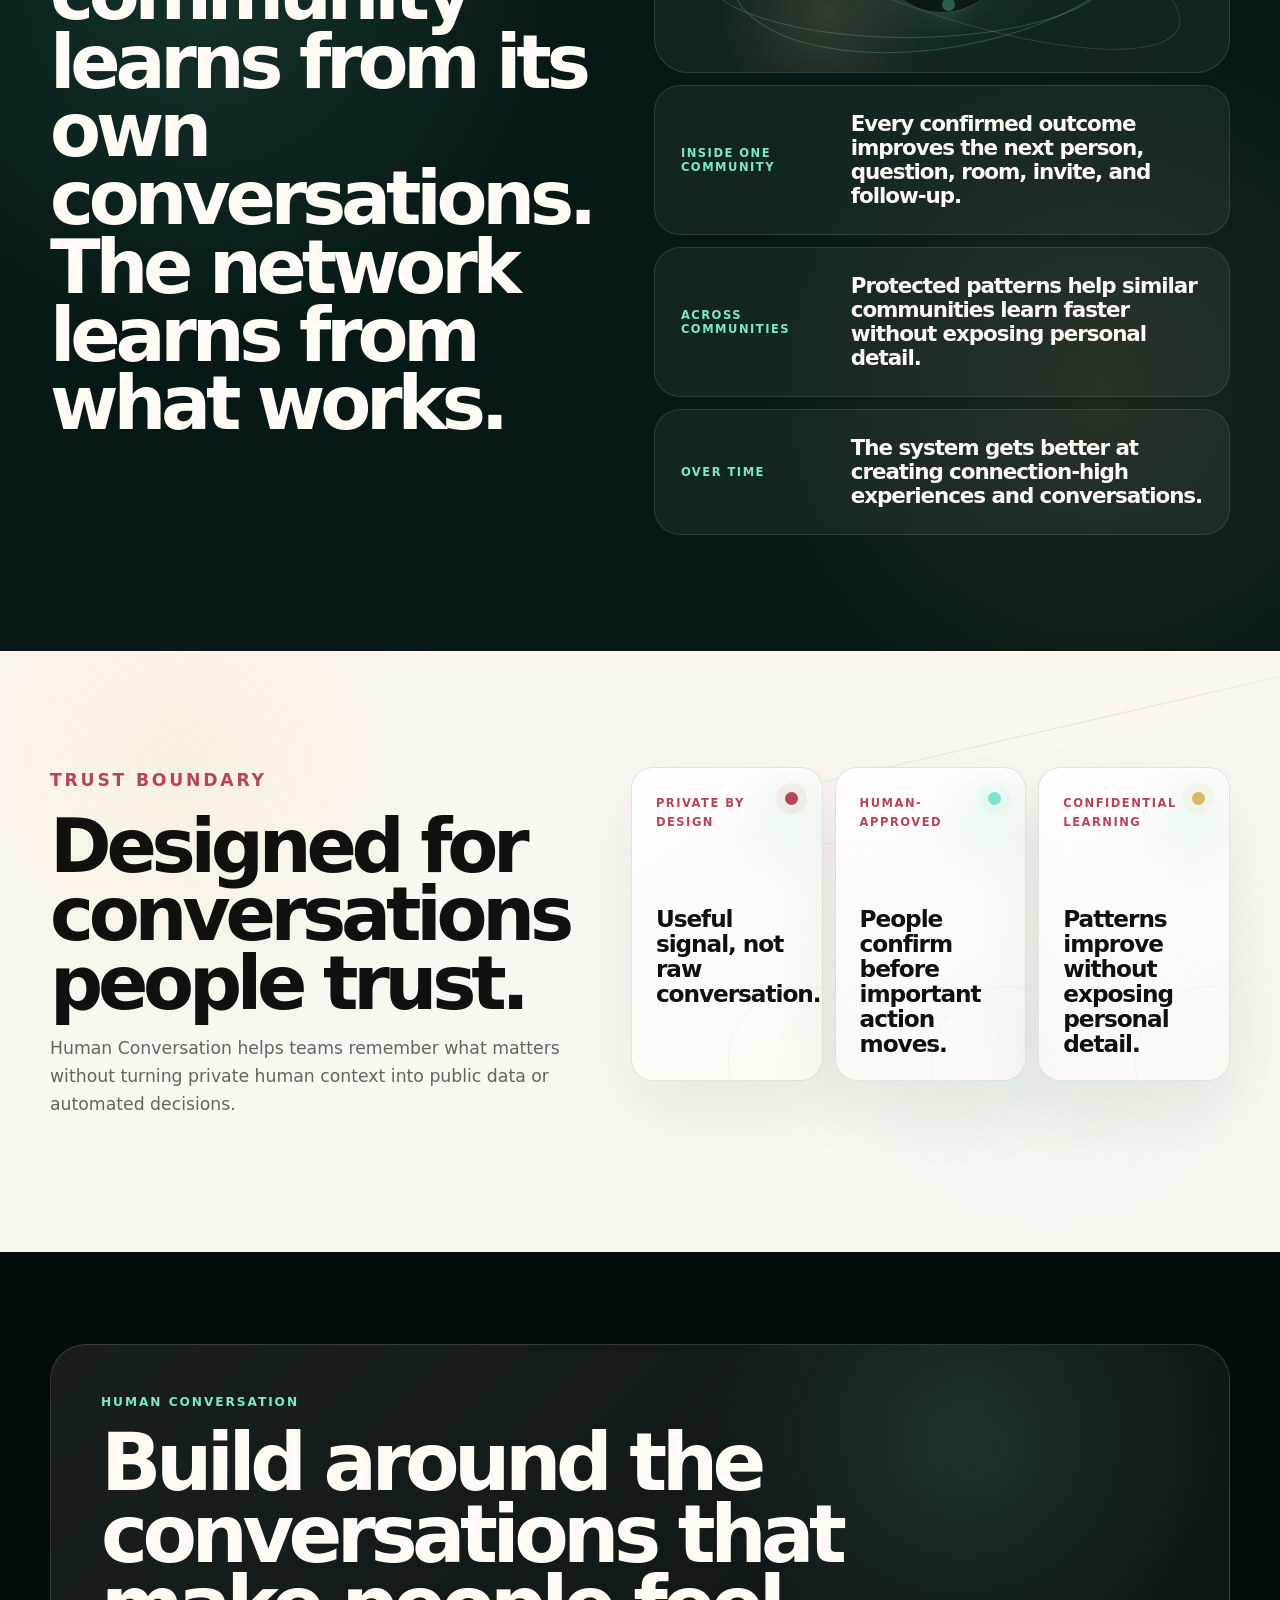
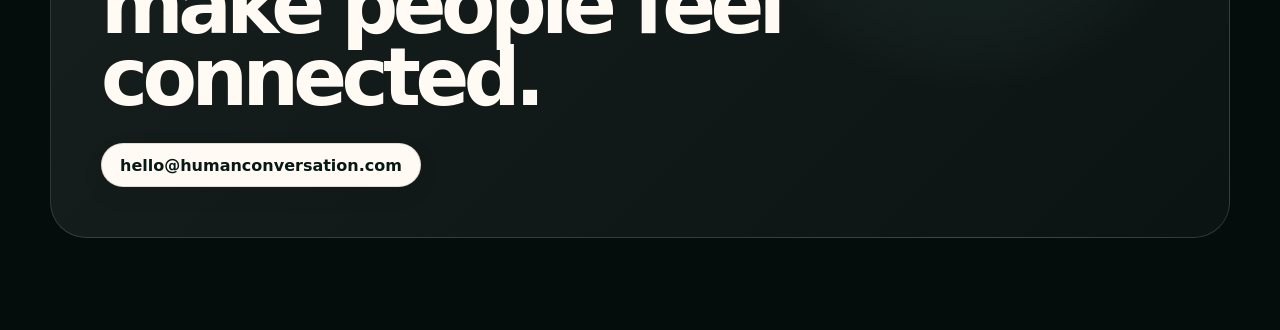
==== commit 8110e715: "Tighten Site E hero promise" ====
--- a/index.html
+++ b/index.html
@@ -4,8 +4,8 @@
     <meta charset="utf-8">
     <meta name="viewport" content="width=device-width, initial-scale=1">
     <title>Human Conversation | Living Connection System</title>
-    <meta name="description" content="Human Conversation is the human-conversation layer that turns real conversations into community intelligence.">
-    <link rel="stylesheet" href="styles.css?v=series-b-polish-v9">
+    <meta name="description" content="Human Conversation gives community builders the next person to talk to, the context, and the next action.">
+    <link rel="stylesheet" href="styles.css?v=series-b-polish-v10">
   </head>
   <body class="breathing-page">
     <nav class="nav breathing-nav">
@@ -41,11 +41,11 @@
             <p class="breathing-kicker">Community intelligence from real conversations</p>
             <h1>Human Conversation</h1>
             <p class="breathing-claim">
-              The human-conversation layer that turns real conversations into community intelligence.
+              Where people feel known, and communities learn what to do next.
             </p>
             <p class="breathing-subhead">
-              People feel known. Communities learn when, where, and with whom connection happens.
-              The system guides the next human action.
+              Human Conversation gives community builders the next person to talk to,
+              the context, and the next action.
             </p>
             <div class="breathing-transform" aria-label="Human Conversation transformation">
               <span>Disconnection</span>
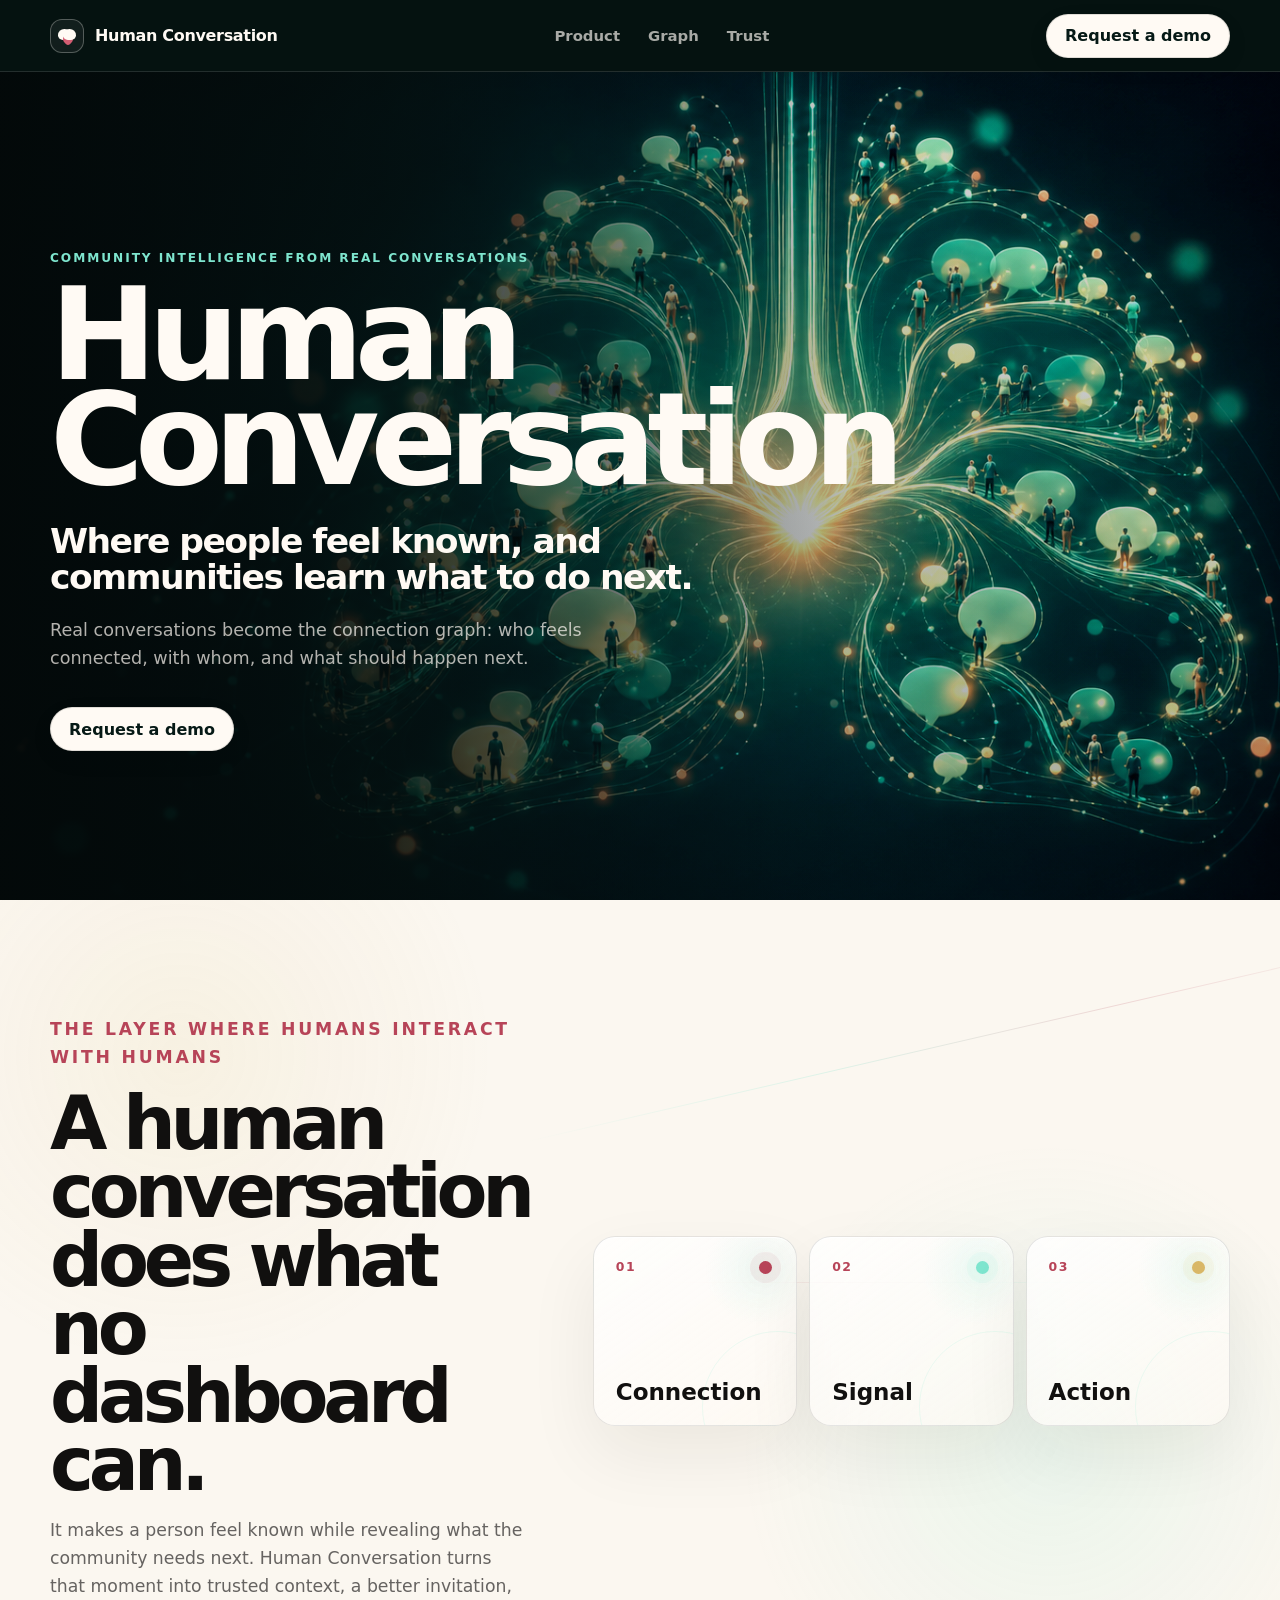
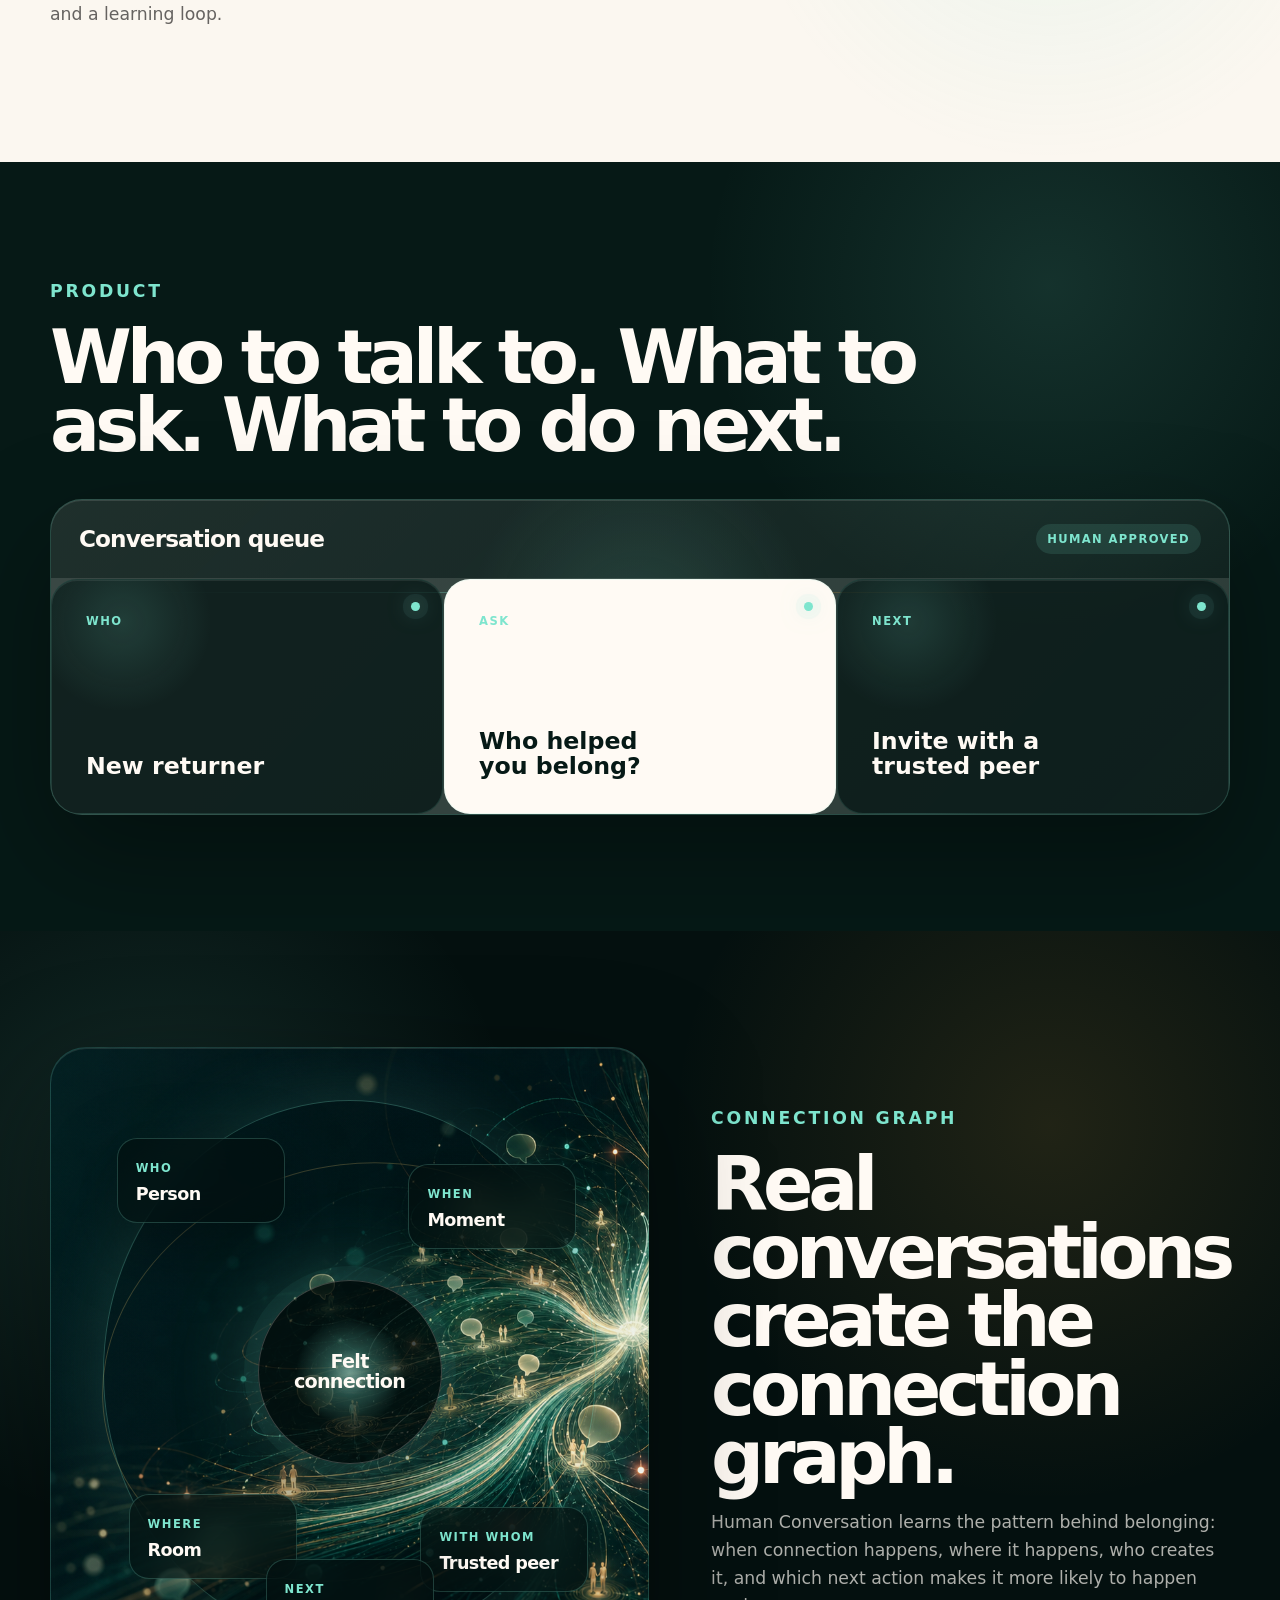
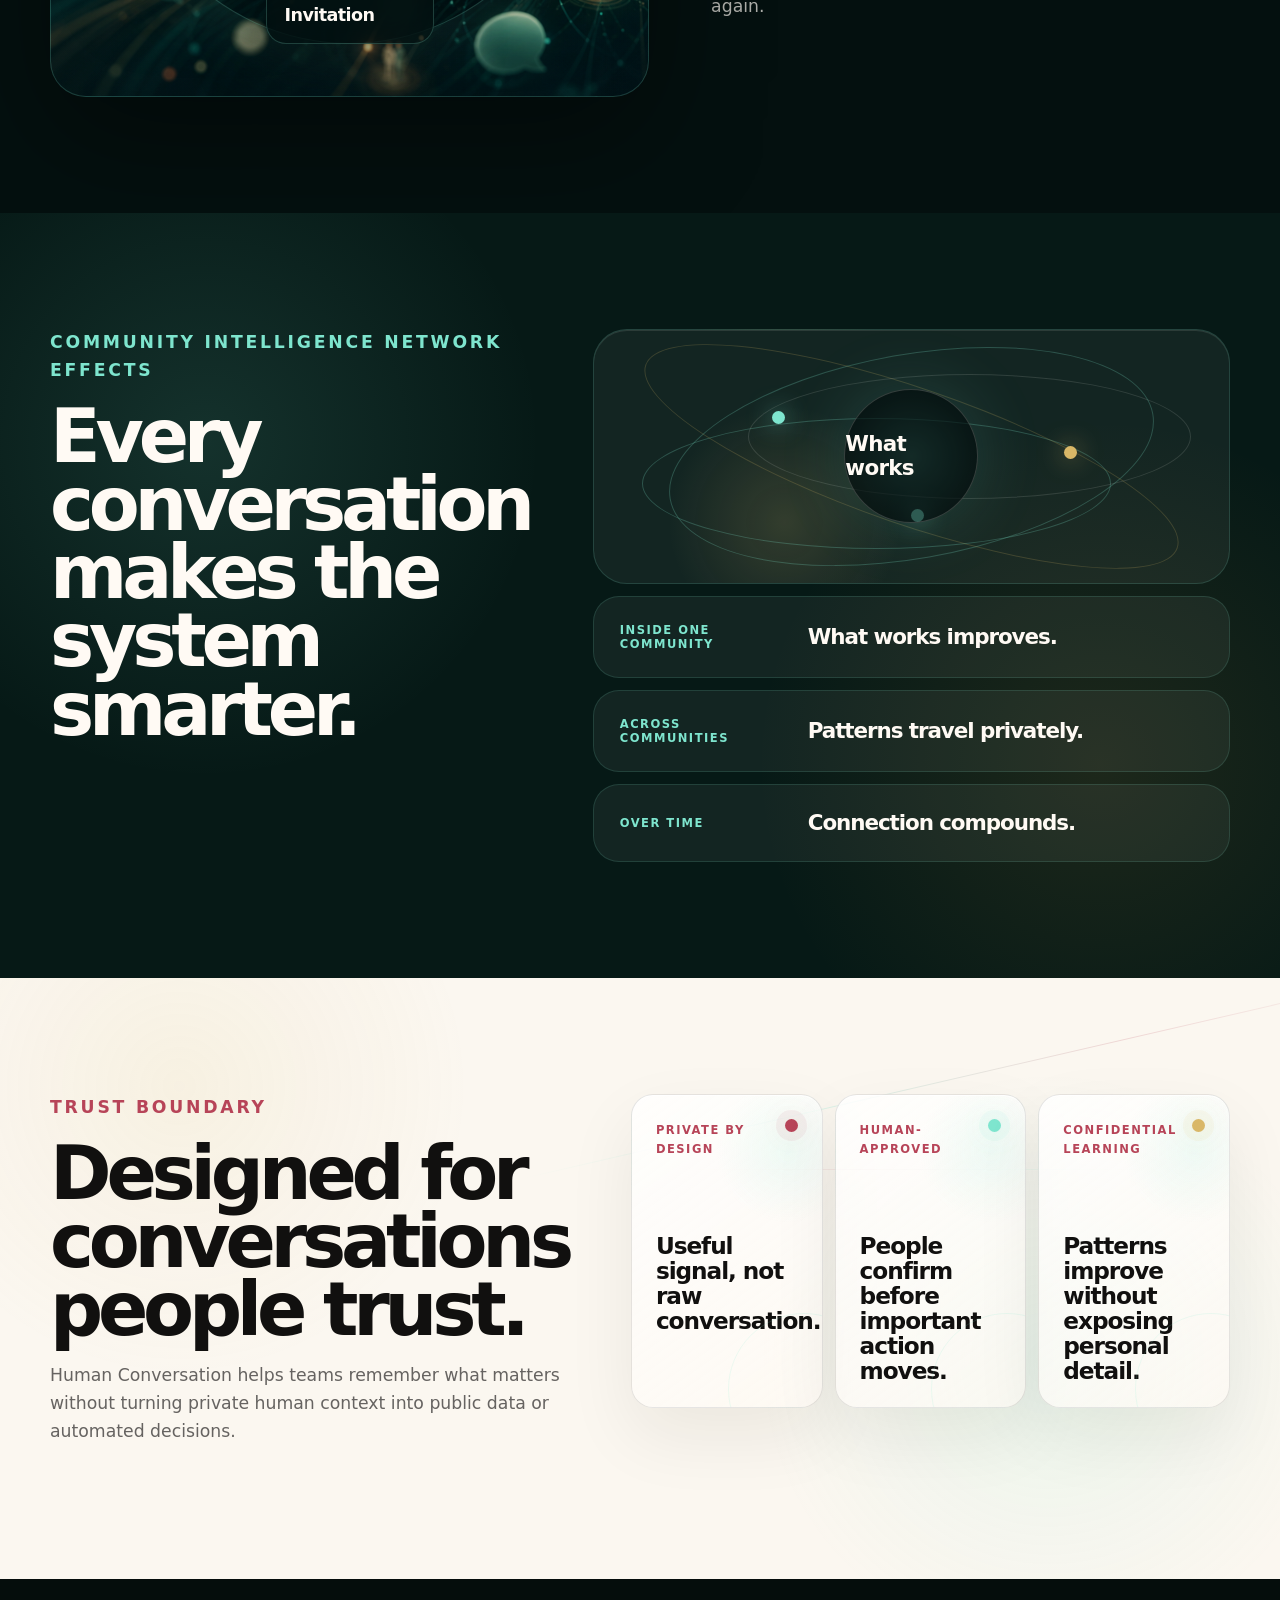
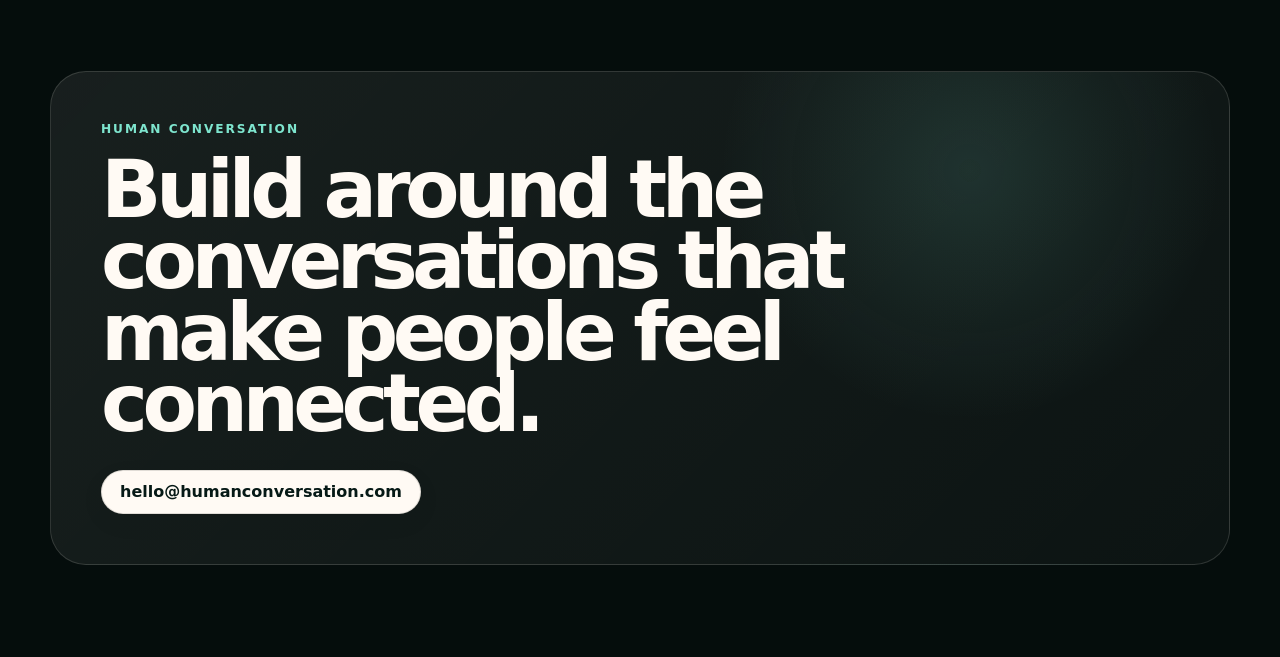
==== commit d0ae768f: "Prioritize simplified site direction" ====
--- a/index.html
+++ b/index.html
@@ -5,7 +5,7 @@
     <meta name="viewport" content="width=device-width, initial-scale=1">
     <title>Human Conversation | Living Connection System</title>
     <meta name="description" content="Human Conversation gives community builders the next person to talk to, the context, and the next action.">
-    <link rel="stylesheet" href="styles.css?v=series-b-polish-v10">
+    <link rel="stylesheet" href="styles.css?v=series-b-polish-v11">
   </head>
   <body class="breathing-page">
     <nav class="nav breathing-nav">
@@ -14,11 +14,8 @@
         Human Conversation
       </a>
       <div class="nav-links">
-        <a href="#layer">Layer</a>
-        <a href="#future">Future</a>
         <a href="#product">Product</a>
         <a href="#graph">Graph</a>
-        <a href="#learning">Learning</a>
         <a href="#trust">Trust</a>
       </div>
       <div class="nav-actions">
@@ -44,37 +41,13 @@
               Where people feel known, and communities learn what to do next.
             </p>
             <p class="breathing-subhead">
-              Human Conversation gives community builders the next person to talk to,
-              the context, and the next action.
+              Real conversations become the connection graph: who feels connected,
+              with whom, and what should happen next.
             </p>
-            <div class="breathing-transform" aria-label="Human Conversation transformation">
-              <span>Disconnection</span>
-              <i></i>
-              <span>Connection</span>
-              <i></i>
-              <span>Trust</span>
-              <i></i>
-              <span>Coordination</span>
-              <i></i>
-              <span>Community</span>
-            </div>
             <div class="hero-actions">
-              <a class="btn" href="#product">See the system</a>
-              <a class="btn ghost" href="mailto:hello@humanconversation.com?subject=Human%20Conversation%20demo">Request a demo</a>
+              <a class="btn" href="mailto:hello@humanconversation.com?subject=Human%20Conversation%20demo">Request a demo</a>
             </div>
           </div>
-
-          <aside class="breathing-signal-card" aria-label="Human Conversation core signal">
-            <span>Primary signal</span>
-            <b>Felt connection</b>
-            <p>Who felt known, what created it, and what should happen next.</p>
-            <div>
-              <small>Person</small>
-              <small>Moment</small>
-              <small>With whom</small>
-              <small>Next action</small>
-            </div>
-          </aside>
         </div>
       </section>
 
@@ -93,50 +66,15 @@
             <article>
               <span>01</span>
               <b>Connection</b>
-              <p>The person feels seen, welcomed, remembered, and supported.</p>
             </article>
             <article>
               <span>02</span>
               <b>Signal</b>
-              <p>The team learns where connection formed, where it failed, and why.</p>
             </article>
             <article>
               <span>03</span>
               <b>Action</b>
-              <p>The system recommends the next person, room, invite, or follow-up.</p>
             </article>
-          </div>
-        </div>
-      </section>
-
-      <section class="breathing-section breathing-future" id="future">
-        <div class="wrap breathing-future-grid">
-          <div>
-            <p class="breathing-kicker">The human future</p>
-            <h2>AI should make more room for real connection.</h2>
-            <p>
-              Human Conversation uses intelligence for the work around community:
-              who to notice, what context matters, and what should happen next.
-              The conversation itself stays human.
-            </p>
-          </div>
-          <div class="future-system" aria-label="AI around human connection">
-            <article class="future-card future-a">
-              <span>AI prepares</span>
-              <b>Who needs a conversation</b>
-            </article>
-            <article class="future-card future-b">
-              <span>People connect</span>
-              <b>Shared experience, stronger trust</b>
-            </article>
-            <article class="future-card future-c">
-              <span>Community learns</span>
-              <b>Felt connection improves the system</b>
-            </article>
-            <div class="future-core">
-              <span>More human time</span>
-              <b>Real conversation</b>
-            </div>
           </div>
         </div>
       </section>
@@ -144,51 +82,27 @@
       <section class="breathing-section breathing-product" id="product">
         <div class="wrap">
           <div class="breathing-section-head">
-            <p class="breathing-kicker">Product system</p>
+            <p class="breathing-kicker">Product</p>
             <h2>Who to talk to. What to ask. What to do next.</h2>
           </div>
-          <div class="breathing-console" aria-label="Human Conversation product system">
+          <div class="breathing-console simple-breathing-console" aria-label="Human Conversation product system">
             <div class="breathing-console-top">
-              <b>Conversation intelligence</b>
+              <b>Conversation queue</b>
               <em>Human approved</em>
             </div>
-            <div class="breathing-system-map" aria-label="Conversation to action loop">
-              <span>Person</span>
-              <i></i>
-              <span>Question</span>
-              <i></i>
-              <span>Context</span>
-              <i></i>
-              <span>Action</span>
-              <i></i>
-              <span>Outcome</span>
-            </div>
-            <div class="breathing-flow">
+            <div class="breathing-flow simple-breathing-flow">
               <article>
                 <span>Who</span>
-                <b>Returner with low connection</b>
-                <p>Identify who needs a warmer next moment.</p>
+                <b>New returner</b>
               </article>
               <article>
                 <span>Ask</span>
-                <b>Where did you feel most at ease?</b>
-                <p>Guide a real conversation, not another form.</p>
+                <b>Who helped you belong?</b>
               </article>
               <article>
-                <span>Remember</span>
-                <b>Useful signal only</b>
-                <p>Store approved context, not private raw detail.</p>
+                <span>Next</span>
+                <b>Invite with a trusted peer</b>
               </article>
-              <article>
-                <span>Move</span>
-                <b>Invite with a trusted peer</b>
-                <p>Recommend the action most likely to create connection.</p>
-              </article>
-            </div>
-            <div class="breathing-console-bottom">
-              <div><span>Measure</span><b>Felt connected</b></div>
-              <div><span>Outcome</span><b>Returned warmer</b></div>
-              <div><span>Learning</span><b>Next invitation improves</b></div>
             </div>
           </div>
         </div>
@@ -219,7 +133,7 @@
         <div class="wrap breathing-learning-grid">
           <div>
             <p class="breathing-kicker">Community intelligence network effects</p>
-            <h2>Every community learns from its own conversations. The network learns from what works.</h2>
+            <h2>Every conversation makes the system smarter.</h2>
           </div>
           <div class="learning-stack">
             <div class="learning-network-visual" aria-label="Community intelligence learning loop">
@@ -232,15 +146,15 @@
             </div>
             <article>
               <span>Inside one community</span>
-              <b>Every confirmed outcome improves the next person, question, room, invite, and follow-up.</b>
+              <b>What works improves.</b>
             </article>
             <article>
               <span>Across communities</span>
-              <b>Protected patterns help similar communities learn faster without exposing personal detail.</b>
+              <b>Patterns travel privately.</b>
             </article>
             <article>
               <span>Over time</span>
-              <b>The system gets better at creating connection-high experiences and conversations.</b>
+              <b>Connection compounds.</b>
             </article>
           </div>
         </div>
--- a/styles.css
+++ b/styles.css
@@ -873,6 +873,14 @@
     #fff;
 }
 
+.direction-card.dark.recommended-card {
+  color: #fffaf4;
+  border-color: rgba(212, 93, 114, 0.28);
+  background:
+    radial-gradient(circle at 84% 16%, rgba(212, 93, 114, 0.16), transparent 28%),
+    #12100f;
+}
+
 .direction-card h2 {
   margin: 0;
   font-size: clamp(2rem, 3vw, 3rem);
@@ -3781,6 +3789,142 @@
   border: 1px solid rgba(17, 16, 15, 0.08);
   border-radius: 18px;
   background: rgba(255, 255, 255, 0.74);
+}
+
+.simple-product-app {
+  max-width: 880px;
+  min-height: 0;
+  background:
+    linear-gradient(145deg, rgba(255, 255, 255, 0.95), rgba(255, 248, 241, 0.91));
+}
+
+.simple-product-app .app-topbar {
+  padding: 22px 26px;
+}
+
+.simple-product-stage {
+  display: grid;
+  grid-template-columns: minmax(170px, 1fr) 38px minmax(210px, 1.18fr) 38px minmax(170px, 1fr);
+  align-items: center;
+  gap: 14px;
+  padding: 36px 28px 28px;
+}
+
+.simple-step {
+  display: flex;
+  min-height: 220px;
+  flex-direction: column;
+  justify-content: space-between;
+  padding: 24px;
+  border: 1px solid rgba(17, 16, 15, 0.1);
+  border-radius: 24px;
+  background: rgba(255, 255, 255, 0.82);
+  box-shadow: 0 18px 42px rgba(52, 38, 24, 0.08);
+}
+
+.simple-step.primary {
+  min-height: 246px;
+  border-color: rgba(17, 16, 15, 0.18);
+  background: var(--ink);
+  box-shadow: 0 26px 70px rgba(17, 16, 15, 0.2);
+  color: #fff;
+}
+
+.simple-step span {
+  color: var(--amber);
+  font-size: 0.72rem;
+  font-weight: 860;
+  letter-spacing: 0.1em;
+  text-transform: uppercase;
+}
+
+.simple-step.primary span {
+  color: #f1c8d0;
+}
+
+.simple-step b {
+  display: block;
+  max-width: 11ch;
+  font-size: clamp(1.35rem, 2vw, 2.05rem);
+  line-height: 1.02;
+  letter-spacing: 0;
+}
+
+.simple-step.primary b {
+  max-width: 12ch;
+  font-size: clamp(1.65rem, 2.35vw, 2.45rem);
+}
+
+.simple-arrow {
+  position: relative;
+  width: 100%;
+  height: 2px;
+  background: linear-gradient(90deg, rgba(184, 149, 74, 0.18), rgba(212, 93, 114, 0.72));
+}
+
+.simple-arrow::after {
+  content: "";
+  position: absolute;
+  top: 50%;
+  right: 0;
+  width: 8px;
+  height: 8px;
+  border-top: 2px solid rgba(212, 93, 114, 0.72);
+  border-right: 2px solid rgba(212, 93, 114, 0.72);
+  transform: translateY(-50%) rotate(45deg);
+}
+
+.simple-approval {
+  display: grid;
+  grid-template-columns: auto 1fr auto;
+  align-items: center;
+  gap: 18px;
+  padding: 20px 26px 24px;
+  border-top: 1px solid rgba(17, 16, 15, 0.08);
+  background: rgba(255, 255, 255, 0.62);
+}
+
+.simple-graph {
+  display: inline-flex;
+  align-items: center;
+  gap: 6px;
+}
+
+.simple-graph span {
+  width: 14px;
+  height: 14px;
+  border: 2px solid #fff;
+  border-radius: 999px;
+  background: var(--rose);
+  box-shadow: 0 8px 18px rgba(212, 93, 114, 0.2);
+}
+
+.simple-graph span:nth-child(3) {
+  background: var(--amber);
+}
+
+.simple-graph span:nth-child(5) {
+  background: var(--mint);
+}
+
+.simple-graph i {
+  width: 26px;
+  height: 2px;
+  background: rgba(17, 16, 15, 0.18);
+}
+
+.simple-approval b {
+  font-size: 1rem;
+  letter-spacing: 0;
+}
+
+.simple-approval em {
+  padding: 10px 16px;
+  border-radius: 999px;
+  background: var(--ink);
+  color: #fff;
+  font-style: normal;
+  font-weight: 850;
 }
 
 .learning-proof {
@@ -6630,6 +6774,35 @@
     font-size: 1.85rem;
   }
 
+  .simple-product-stage {
+    grid-template-columns: 1fr;
+    padding: 18px;
+  }
+
+  .simple-step,
+  .simple-step.primary {
+    min-height: 154px;
+  }
+
+  .simple-arrow {
+    width: 2px;
+    height: 24px;
+    justify-self: center;
+    background: linear-gradient(180deg, rgba(184, 149, 74, 0.18), rgba(212, 93, 114, 0.72));
+  }
+
+  .simple-arrow::after {
+    top: auto;
+    right: 50%;
+    bottom: 0;
+    transform: translateX(50%) rotate(135deg);
+  }
+
+  .simple-approval {
+    grid-template-columns: 1fr;
+    justify-items: start;
+  }
+
   .proof-band {
     min-height: auto;
     padding: 20px;
@@ -7081,7 +7254,10 @@
 }
 
 .breathing-three article {
-  min-height: 260px;
+  display: flex;
+  min-height: 190px;
+  flex-direction: column;
+  justify-content: space-between;
   padding: 22px;
 }
 
@@ -7094,10 +7270,10 @@
 
 .breathing-three b {
   display: block;
-  margin-top: 74px;
-  font-size: 1.55rem;
-  line-height: 1;
-  letter-spacing: -0.045em;
+  margin-top: 0;
+  font-size: clamp(1.9rem, 3vw, 3.1rem);
+  line-height: 0.96;
+  letter-spacing: 0;
 }
 
 .breathing-section-head {
@@ -7494,6 +7670,12 @@
   box-shadow:
     0 42px 110px rgba(0, 0, 0, 0.34),
     inset 0 1px 0 rgba(255, 250, 244, 0.12);
+}
+
+.breathing-page .simple-breathing-console {
+  background:
+    radial-gradient(circle at 50% 40%, rgba(126, 229, 206, 0.14), transparent 28%),
+    linear-gradient(135deg, rgba(255, 250, 244, 0.1), rgba(255, 250, 244, 0.035));
 }
 
 .breathing-page .breathing-console::before {
@@ -7548,6 +7730,38 @@
   gap: 14px;
   padding: 18px;
   background: transparent;
+}
+
+.breathing-page .simple-breathing-flow {
+  grid-template-columns: repeat(3, minmax(0, 1fr));
+  gap: 1px;
+  padding: 0;
+  background: rgba(255, 250, 244, 0.12);
+}
+
+.breathing-page .simple-breathing-flow article {
+  display: flex;
+  min-height: 360px;
+  flex-direction: column;
+  justify-content: space-between;
+  padding: 34px;
+  background: rgba(6, 25, 22, 0.92);
+}
+
+.breathing-page .simple-breathing-flow article:nth-child(2) {
+  background: #fffaf4;
+}
+
+.breathing-page .simple-breathing-flow article:nth-child(2) b {
+  color: #061916;
+}
+
+.breathing-page .simple-breathing-flow b {
+  max-width: 11ch;
+  margin-top: 0;
+  font-size: clamp(2.4rem, 5vw, 5.2rem);
+  line-height: 0.9;
+  letter-spacing: 0;
 }
 
 .breathing-page .breathing-flow article {
@@ -8109,3 +8323,346 @@
 .breathing-page .future-core span {
   color: #7ee5ce;
 }
+
+/* Site F */
+.product-system-page {
+  --ps-bg: #f8f6f1;
+  --ps-panel: #ffffff;
+  --ps-ink: #11100f;
+  --ps-muted: rgba(17, 16, 15, 0.62);
+  --ps-line: rgba(17, 16, 15, 0.1);
+  --ps-mint: #49b4a0;
+  --ps-gold: #b8954a;
+  --ps-rose: #c8465c;
+  background: var(--ps-bg);
+  color: var(--ps-ink);
+}
+
+.product-system-page .nav {
+  border-bottom-color: rgba(17, 16, 15, 0.08);
+  background: rgba(248, 246, 241, 0.86);
+  color: var(--ps-ink);
+  backdrop-filter: blur(22px);
+}
+
+.product-system-page .btn.primary {
+  background: #11100f;
+  color: #fffaf4;
+}
+
+.ps-hero,
+.ps-section,
+.ps-close {
+  padding: 116px 0;
+}
+
+.ps-hero {
+  min-height: 100vh;
+  display: grid;
+  align-items: center;
+  background:
+    radial-gradient(circle at 88% 18%, rgba(73, 180, 160, 0.18), transparent 27%),
+    radial-gradient(circle at 12% 78%, rgba(200, 70, 92, 0.09), transparent 26%),
+    linear-gradient(180deg, #fbfaf6, #f2eee5);
+}
+
+.ps-hero-grid {
+  display: grid;
+  grid-template-columns: 0.82fr 1.18fr;
+  gap: clamp(46px, 7vw, 104px);
+  align-items: center;
+}
+
+.ps-kicker {
+  margin: 0 0 18px;
+  color: var(--ps-rose);
+  font-size: 0.76rem;
+  font-weight: 900;
+  letter-spacing: 0.16em;
+  text-transform: uppercase;
+}
+
+.ps-hero h1,
+.ps-section h2,
+.ps-close h2 {
+  margin: 0;
+  color: var(--ps-ink);
+  font-size: clamp(4rem, 7.1vw, 8.2rem);
+  line-height: 0.88;
+  letter-spacing: -0.075em;
+}
+
+.ps-hero p,
+.ps-section p,
+.ps-close p {
+  max-width: 640px;
+  color: var(--ps-muted);
+  font-size: 1.12rem;
+  line-height: 1.62;
+}
+
+.ps-actions {
+  display: flex;
+  flex-wrap: wrap;
+  gap: 12px;
+  margin-top: 32px;
+}
+
+.ps-console {
+  overflow: hidden;
+  border: 1px solid rgba(17, 16, 15, 0.11);
+  border-radius: 34px;
+  background:
+    radial-gradient(circle at 86% 12%, rgba(73, 180, 160, 0.14), transparent 25%),
+    #fff;
+  box-shadow: 0 44px 110px rgba(34, 28, 18, 0.12);
+}
+
+.ps-console-top {
+  display: grid;
+  grid-template-columns: 1fr auto auto;
+  gap: 14px;
+  align-items: center;
+  padding: 22px 24px;
+  border-bottom: 1px solid var(--ps-line);
+}
+
+.ps-console-top span,
+.ps-console-top em,
+.ps-lanes span,
+.ps-measure span,
+.ps-flow span,
+.ps-graph-card span,
+.ps-trust-list span {
+  color: var(--ps-rose);
+  font-size: 0.72rem;
+  font-weight: 900;
+  letter-spacing: 0.13em;
+  text-transform: uppercase;
+}
+
+.ps-console-top b {
+  font-size: 1.18rem;
+  letter-spacing: -0.045em;
+}
+
+.ps-console-top em {
+  padding: 8px 11px;
+  border-radius: 999px;
+  background: rgba(73, 180, 160, 0.1);
+  color: var(--ps-mint);
+  font-style: normal;
+}
+
+.ps-lanes {
+  display: grid;
+  grid-template-columns: repeat(3, 1fr);
+  gap: 12px;
+  padding: 18px;
+}
+
+.ps-lanes article {
+  position: relative;
+  min-height: 300px;
+  padding: 24px;
+  border: 1px solid var(--ps-line);
+  border-radius: 26px;
+  background:
+    radial-gradient(circle at 80% 18%, rgba(73, 180, 160, 0.12), transparent 24%),
+    #fbfaf6;
+}
+
+.ps-lanes article::after {
+  content: "";
+  position: absolute;
+  right: 22px;
+  top: 22px;
+  width: 11px;
+  height: 11px;
+  border-radius: 50%;
+  background: var(--ps-mint);
+  box-shadow: 0 0 0 9px rgba(73, 180, 160, 0.08), 0 0 24px rgba(73, 180, 160, 0.34);
+}
+
+.ps-lanes b {
+  display: block;
+  margin-top: 70px;
+  color: var(--ps-ink);
+  font-size: 1.55rem;
+  line-height: 1.02;
+  letter-spacing: -0.052em;
+}
+
+.ps-lanes p {
+  margin-top: 18px;
+  font-size: 0.98rem;
+}
+
+.ps-measure {
+  display: grid;
+  grid-template-columns: repeat(3, 1fr);
+  gap: 12px;
+  padding: 0 18px 18px;
+}
+
+.ps-measure div {
+  padding: 18px;
+  border: 1px solid var(--ps-line);
+  border-radius: 20px;
+  background: #fff;
+}
+
+.ps-measure b {
+  display: block;
+  margin-top: 8px;
+  font-size: 1.05rem;
+  letter-spacing: -0.035em;
+}
+
+.ps-split,
+.ps-network-grid,
+.ps-trust-grid {
+  display: grid;
+  grid-template-columns: 0.9fr 1.1fr;
+  gap: clamp(44px, 7vw, 104px);
+  align-items: center;
+}
+
+.ps-flow,
+.ps-trust-list {
+  display: grid;
+  gap: 12px;
+}
+
+.ps-flow article,
+.ps-trust-list article {
+  padding: 26px;
+  border: 1px solid var(--ps-line);
+  border-radius: 26px;
+  background: rgba(255, 255, 255, 0.68);
+  box-shadow: 0 24px 62px rgba(34, 28, 18, 0.06);
+}
+
+.ps-flow b,
+.ps-trust-list b {
+  display: block;
+  margin-top: 12px;
+  color: var(--ps-ink);
+  font-size: 1.5rem;
+  line-height: 1.05;
+  letter-spacing: -0.045em;
+}
+
+.ps-network {
+  background: #071615;
+  color: #fffaf4;
+}
+
+.ps-network h2,
+.ps-network p {
+  color: #fffaf4;
+}
+
+.ps-network p {
+  color: rgba(255, 250, 244, 0.68);
+}
+
+.ps-network .ps-kicker {
+  color: #7ee5ce;
+}
+
+.ps-network-art {
+  position: relative;
+  overflow: hidden;
+  min-height: 560px;
+  border: 1px solid rgba(126, 229, 206, 0.18);
+  border-radius: 36px;
+  box-shadow: 0 42px 118px rgba(0, 0, 0, 0.35);
+}
+
+.ps-network-art img {
+  position: absolute;
+  inset: 0;
+  width: 100%;
+  height: 100%;
+  object-fit: cover;
+  filter: brightness(0.85) saturate(1.08);
+}
+
+.ps-network-art::after {
+  content: "";
+  position: absolute;
+  inset: 0;
+  background: linear-gradient(180deg, rgba(4, 18, 17, 0.06), rgba(4, 18, 17, 0.64));
+}
+
+.ps-graph-card {
+  position: absolute;
+  left: 28px;
+  right: 28px;
+  bottom: 28px;
+  z-index: 2;
+  padding: 24px;
+  border: 1px solid rgba(255, 250, 244, 0.16);
+  border-radius: 26px;
+  background: rgba(3, 14, 13, 0.62);
+  color: #fffaf4;
+  backdrop-filter: blur(18px);
+}
+
+.ps-graph-card b {
+  display: block;
+  margin-top: 12px;
+  font-size: 1.7rem;
+  line-height: 1.02;
+  letter-spacing: -0.05em;
+}
+
+.ps-close {
+  min-height: 620px;
+  display: grid;
+  align-items: center;
+  background:
+    radial-gradient(circle at 86% 18%, rgba(73, 180, 160, 0.15), transparent 28%),
+    #fbfaf6;
+}
+
+.ps-close h2 {
+  max-width: 950px;
+}
+
+.ps-close .btn {
+  margin-top: 28px;
+}
+
+@media (max-width: 1120px) {
+  .ps-hero-grid,
+  .ps-split,
+  .ps-network-grid,
+  .ps-trust-grid {
+    grid-template-columns: 1fr;
+  }
+
+  .ps-lanes,
+  .ps-measure {
+    grid-template-columns: 1fr;
+  }
+}
+
+.product-system-page .ps-section h2 {
+  max-width: 880px;
+  font-size: clamp(3.2rem, 5vw, 5.6rem);
+  line-height: 0.92;
+}
+
+.product-system-page .ps-network h2 {
+  font-size: clamp(3.4rem, 5.3vw, 5.9rem);
+}
+
+.product-system-page .ps-close h2 {
+  font-size: clamp(3.6rem, 5.7vw, 6.6rem);
+}
+
+.product-system-page .ps-hero h1 {
+  max-width: 760px;
+}
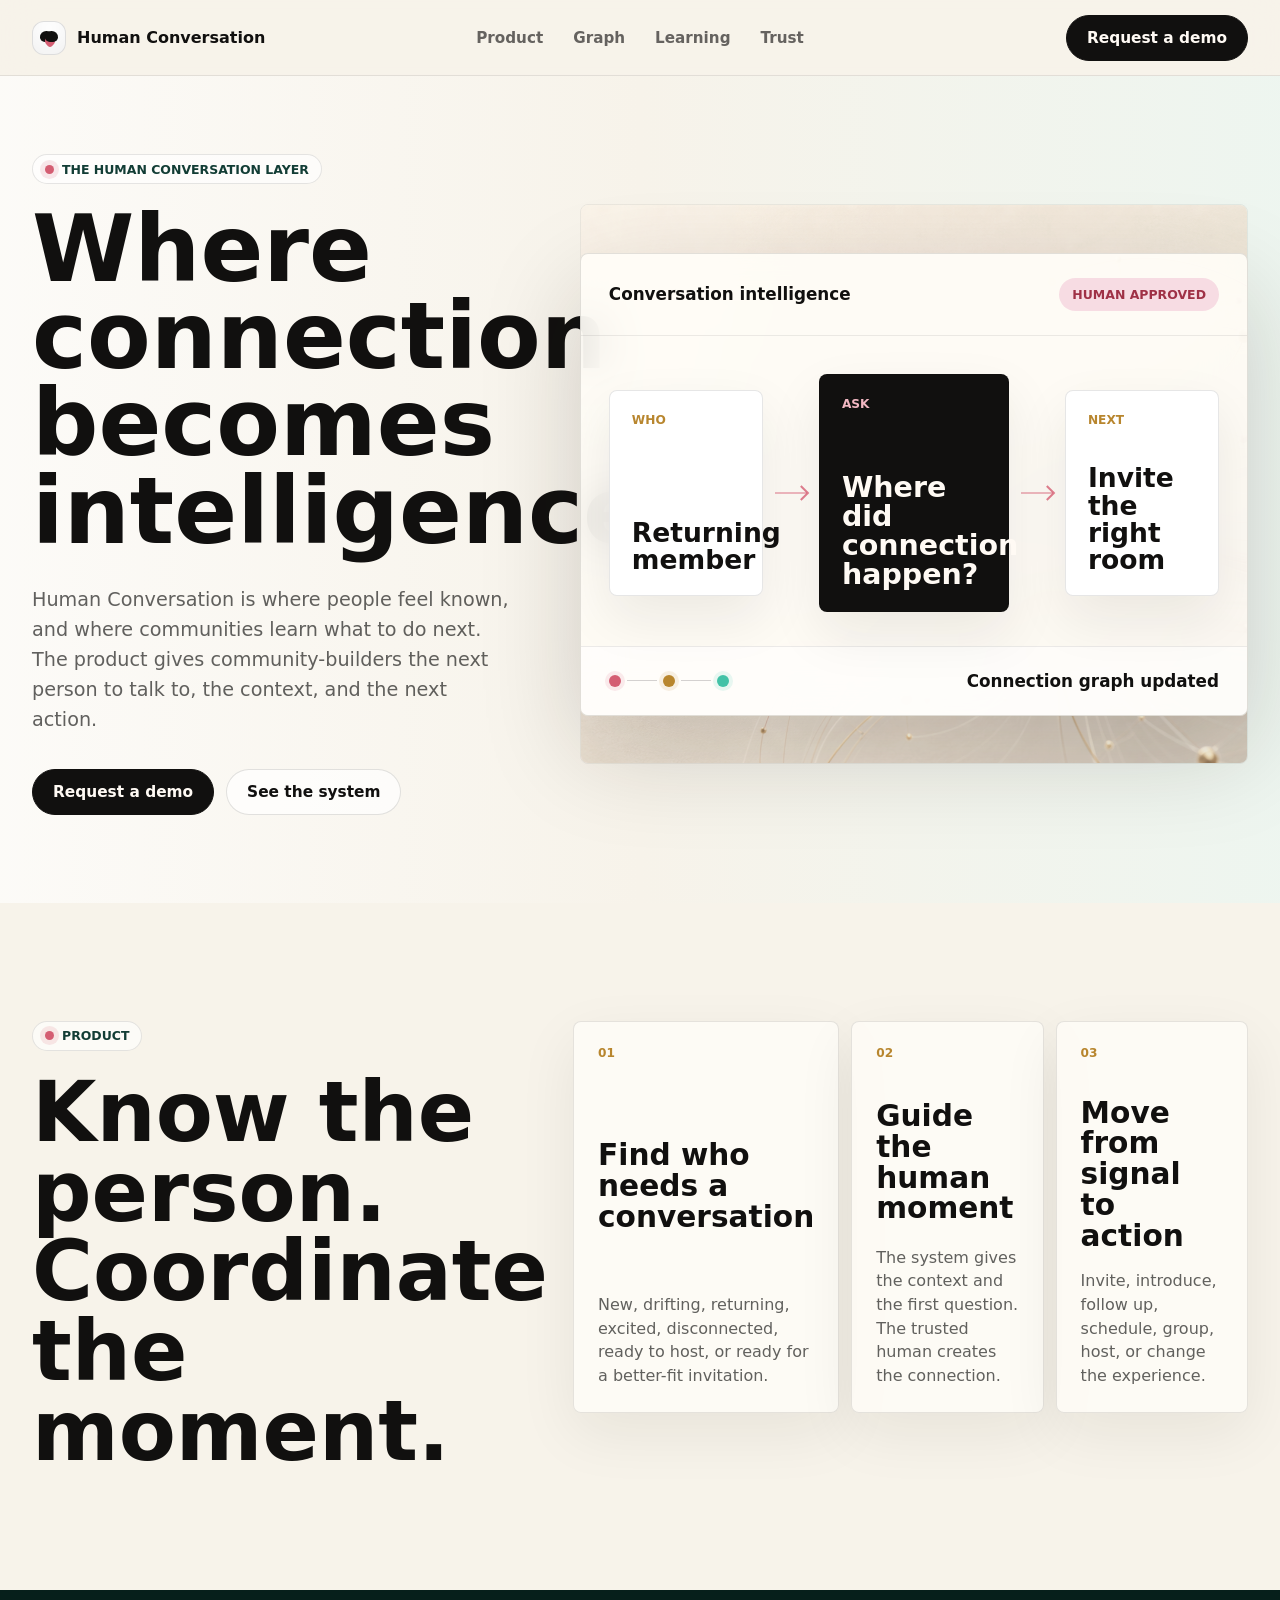
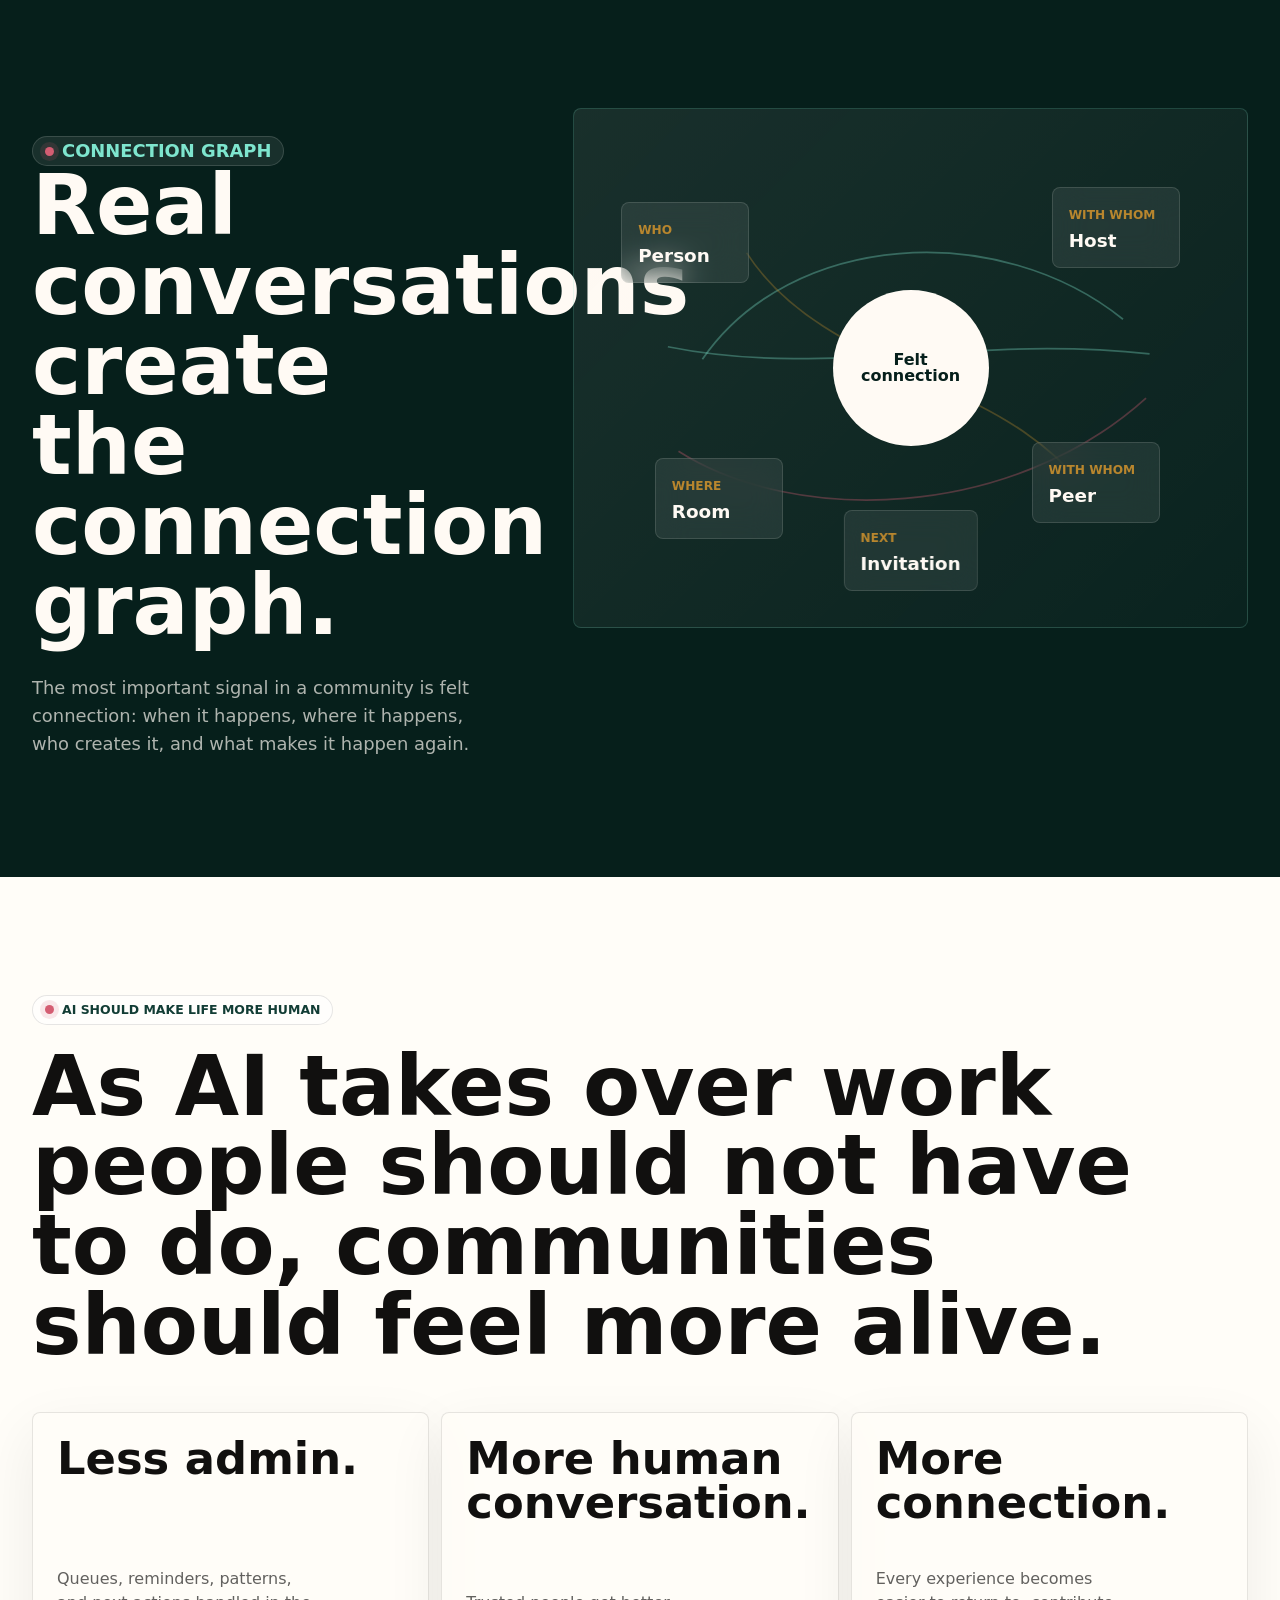
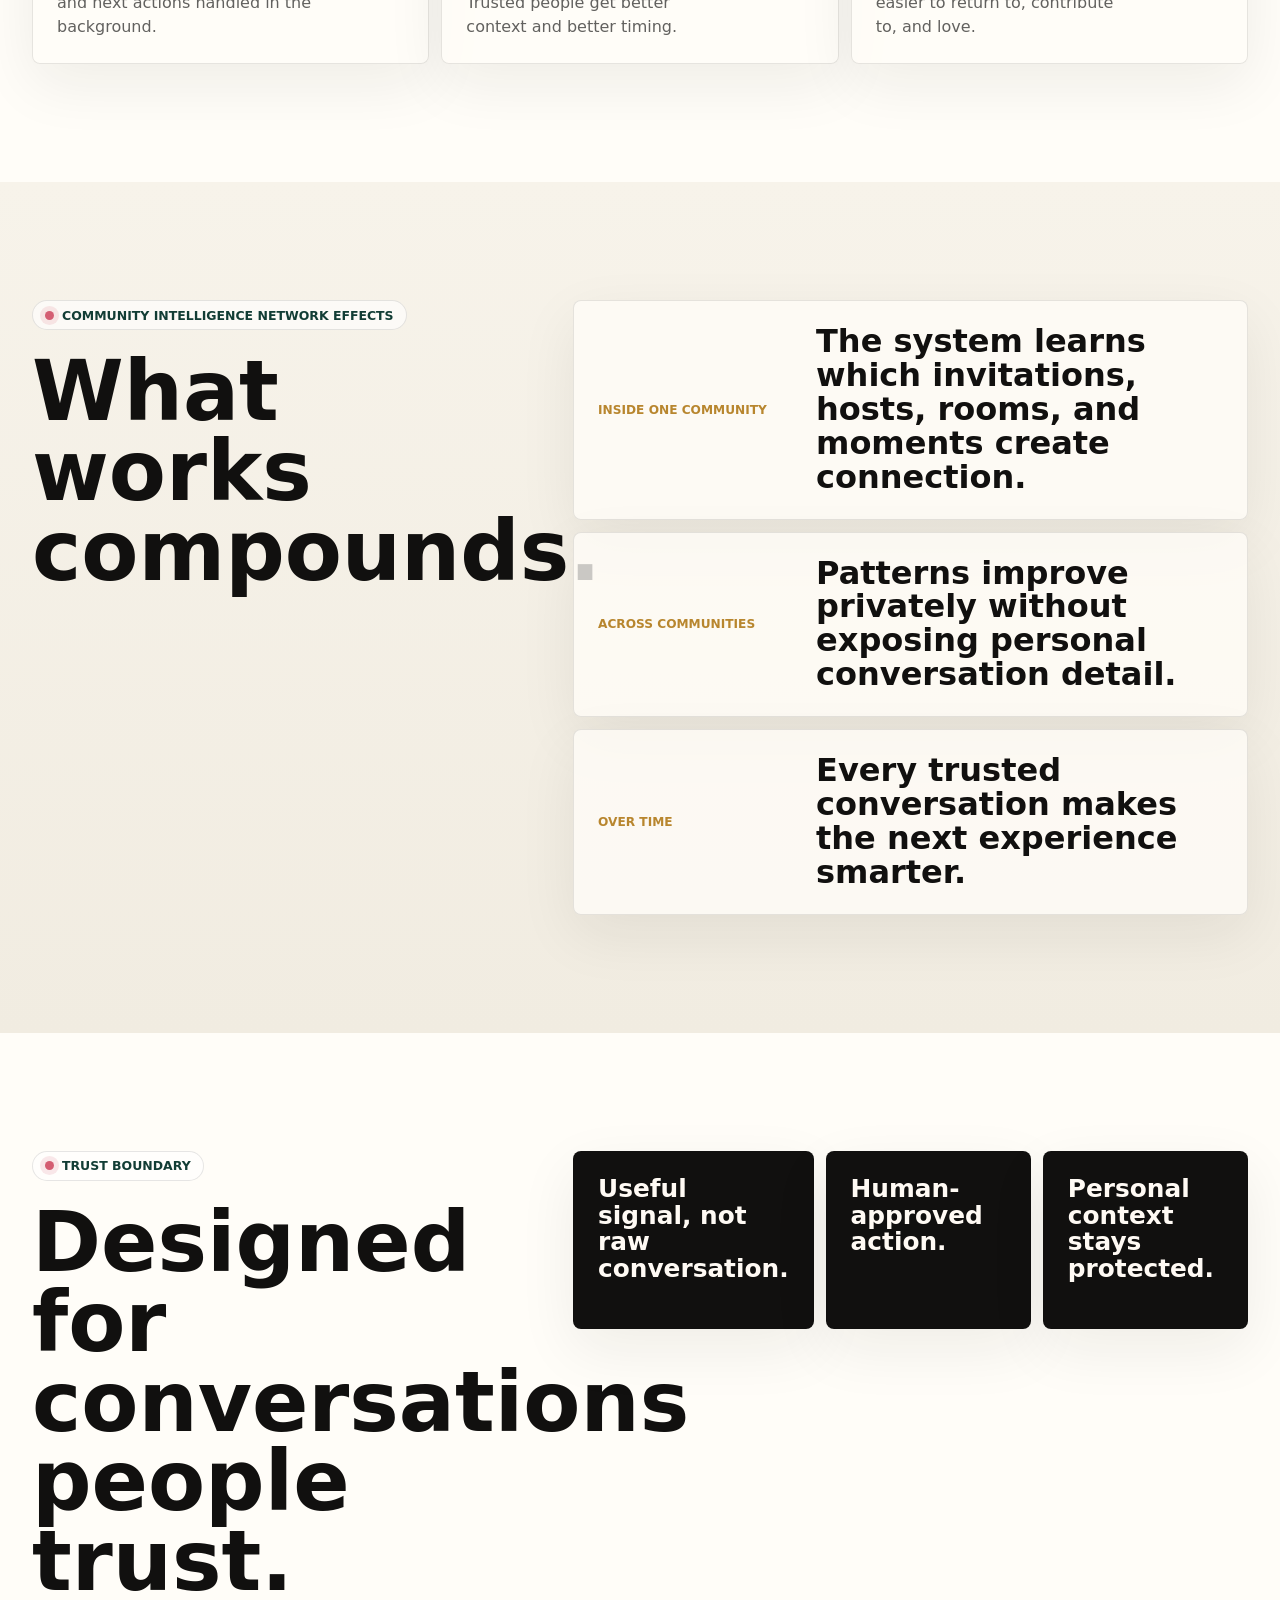
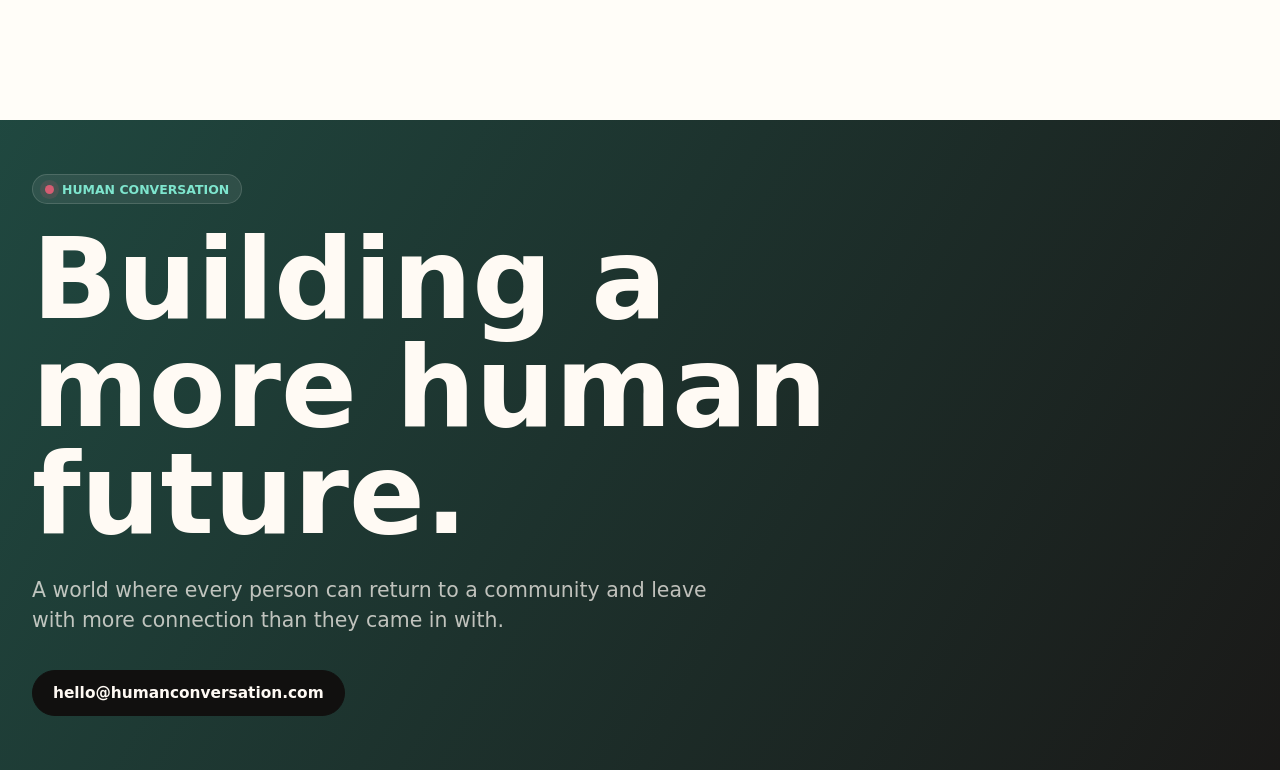
==== commit 619cb9d2: "Rebuild Human Conversation future homepage" ====
--- a/index.html
+++ b/index.html
@@ -3,195 +3,187 @@
   <head>
     <meta charset="utf-8">
     <meta name="viewport" content="width=device-width, initial-scale=1">
-    <title>Human Conversation | Living Connection System</title>
-    <meta name="description" content="Human Conversation gives community builders the next person to talk to, the context, and the next action.">
-    <link rel="stylesheet" href="styles.css?v=series-b-polish-v11">
+    <title>Human Conversation | The Human Conversation Layer</title>
+    <meta name="description" content="Human Conversation helps community-builders know who to talk to, what to ask, what was learned, and what should happen next.">
+    <link rel="stylesheet" href="styles.css?v=complete-redo-v1">
   </head>
-  <body class="breathing-page">
-    <nav class="nav breathing-nav">
-      <a class="brand" href="index.html" aria-label="Human Conversation">
-        <span class="mark"><span></span></span>
-        Human Conversation
+  <body class="hc-redo">
+    <nav class="hc-nav" aria-label="Primary navigation">
+      <a class="hc-brand" href="index.html" aria-label="Human Conversation home">
+        <span class="hc-mark"><span></span></span>
+        <span>Human Conversation</span>
       </a>
-      <div class="nav-links">
+      <div class="hc-links">
         <a href="#product">Product</a>
         <a href="#graph">Graph</a>
+        <a href="#learning">Learning</a>
         <a href="#trust">Trust</a>
       </div>
-      <div class="nav-actions">
-        <a class="btn" href="mailto:hello@humanconversation.com?subject=Human%20Conversation%20demo">Request a demo</a>
-      </div>
+      <a class="hc-btn hc-btn-dark" href="mailto:hello@humanconversation.com?subject=Human%20Conversation%20demo">Request a demo</a>
     </nav>
 
     <main>
-      <section class="breathing-hero" id="top">
-        <img
-          class="breathing-hero-art"
-          src="assets/human-conversation-living-network-hero.png?v=series-b-polish-v1"
-          alt="Living network of human conversations becoming community intelligence"
-          fetchpriority="high"
-          decoding="async"
-        >
-        <div class="breathing-hero-overlay"></div>
-        <div class="wrap breathing-hero-grid">
-          <div class="breathing-hero-copy">
-            <p class="breathing-kicker">Community intelligence from real conversations</p>
-            <h1>Human Conversation</h1>
-            <p class="breathing-claim">
-              Where people feel known, and communities learn what to do next.
+      <section class="hc-hero" id="top">
+        <div class="hc-shell hc-hero-grid">
+          <div class="hc-hero-copy">
+            <p class="hc-kicker">The human conversation layer</p>
+            <h1>Where connection becomes intelligence.</h1>
+            <p class="hc-lede">
+              Human Conversation is where people feel known, and where communities
+              learn what to do next. The product gives community-builders the next
+              person to talk to, the context, and the next action.
             </p>
-            <p class="breathing-subhead">
-              Real conversations become the connection graph: who feels connected,
-              with whom, and what should happen next.
-            </p>
-            <div class="hero-actions">
-              <a class="btn" href="mailto:hello@humanconversation.com?subject=Human%20Conversation%20demo">Request a demo</a>
+            <div class="hc-actions">
+              <a class="hc-btn hc-btn-dark" href="mailto:hello@humanconversation.com?subject=Human%20Conversation%20demo">Request a demo</a>
+              <a class="hc-btn hc-btn-light" href="#product">See the system</a>
+            </div>
+          </div>
+
+          <div class="hc-hero-visual" aria-label="Human Conversation product system">
+            <img src="assets/human-conversation-timeless-interface.png" alt="" aria-hidden="true">
+            <div class="hc-product-surface">
+              <div class="hc-product-top">
+                <span>Conversation intelligence</span>
+                <b>Human approved</b>
+              </div>
+              <div class="hc-product-flow">
+                <article>
+                  <span>Who</span>
+                  <b>Returning member</b>
+                </article>
+                <i aria-hidden="true"></i>
+                <article class="hc-product-primary">
+                  <span>Ask</span>
+                  <b>Where did connection happen?</b>
+                </article>
+                <i aria-hidden="true"></i>
+                <article>
+                  <span>Next</span>
+                  <b>Invite the right room</b>
+                </article>
+              </div>
+              <div class="hc-product-footer">
+                <div>
+                  <span></span><i></i><span></span><i></i><span></span>
+                </div>
+                <b>Connection graph updated</b>
+              </div>
             </div>
           </div>
         </div>
       </section>
 
-      <section class="breathing-section breathing-layer" id="layer">
-        <div class="wrap breathing-split">
+      <section class="hc-section hc-product-section" id="product">
+        <div class="hc-shell hc-section-grid">
           <div>
-            <p class="breathing-kicker">The layer where humans interact with humans</p>
-            <h2>A human conversation does what no dashboard can.</h2>
-            <p>
-              It makes a person feel known while revealing what the community needs next.
-              Human Conversation turns that moment into trusted context, a better invitation,
-              and a learning loop.
-            </p>
+            <p class="hc-kicker">Product</p>
+            <h2>Know the person. Coordinate the moment.</h2>
           </div>
-          <div class="breathing-three">
+          <div class="hc-step-grid">
             <article>
               <span>01</span>
-              <b>Connection</b>
+              <b>Find who needs a conversation</b>
+              <p>New, drifting, returning, excited, disconnected, ready to host, or ready for a better-fit invitation.</p>
             </article>
             <article>
               <span>02</span>
-              <b>Signal</b>
+              <b>Guide the human moment</b>
+              <p>The system gives the context and the first question. The trusted human creates the connection.</p>
             </article>
             <article>
               <span>03</span>
-              <b>Action</b>
+              <b>Move from signal to action</b>
+              <p>Invite, introduce, follow up, schedule, group, host, or change the experience.</p>
             </article>
           </div>
         </div>
       </section>
 
-      <section class="breathing-section breathing-product" id="product">
-        <div class="wrap">
-          <div class="breathing-section-head">
-            <p class="breathing-kicker">Product</p>
-            <h2>Who to talk to. What to ask. What to do next.</h2>
+      <section class="hc-section hc-graph-section" id="graph">
+        <div class="hc-shell hc-graph-grid">
+          <div class="hc-graph-copy">
+            <p class="hc-kicker">Connection graph</p>
+            <h2>Real conversations create the connection graph.</h2>
+            <p>
+              The most important signal in a community is felt connection:
+              when it happens, where it happens, who creates it, and what makes it happen again.
+            </p>
           </div>
-          <div class="breathing-console simple-breathing-console" aria-label="Human Conversation product system">
-            <div class="breathing-console-top">
-              <b>Conversation queue</b>
-              <em>Human approved</em>
-            </div>
-            <div class="breathing-flow simple-breathing-flow">
-              <article>
-                <span>Who</span>
-                <b>New returner</b>
-              </article>
-              <article>
-                <span>Ask</span>
-                <b>Who helped you belong?</b>
-              </article>
-              <article>
-                <span>Next</span>
-                <b>Invite with a trusted peer</b>
-              </article>
-            </div>
+          <div class="hc-graph-visual" aria-label="Connection graph visualization">
+            <svg viewBox="0 0 760 520" role="img" aria-label="A connection graph showing person, host, peer, room, invitation, and felt connection">
+              <path d="M145 250 C245 105 480 92 620 205" />
+              <path d="M118 354 C250 438 493 432 646 294" />
+              <path d="M195 130 C280 262 475 270 570 388" />
+              <path d="M106 236 C285 272 445 222 650 244" />
+            </svg>
+            <div class="hc-graph-node hc-node-center">Felt<br>connection</div>
+            <div class="hc-graph-node hc-node-person"><span>Who</span><b>Person</b></div>
+            <div class="hc-graph-node hc-node-host"><span>With whom</span><b>Host</b></div>
+            <div class="hc-graph-node hc-node-room"><span>Where</span><b>Room</b></div>
+            <div class="hc-graph-node hc-node-peer"><span>With whom</span><b>Peer</b></div>
+            <div class="hc-graph-node hc-node-next"><span>Next</span><b>Invitation</b></div>
           </div>
         </div>
       </section>
 
-      <section class="breathing-section breathing-graph-section" id="graph">
-        <div class="wrap breathing-split reversed">
-          <div class="breathing-graph" aria-label="Connection graph visualization">
-            <div class="graph-center">Felt<br>connection</div>
-            <div class="graph-pill pill-a"><span>Who</span><b>Person</b></div>
-            <div class="graph-pill pill-b"><span>When</span><b>Moment</b></div>
-            <div class="graph-pill pill-c"><span>Where</span><b>Room</b></div>
-            <div class="graph-pill pill-d"><span>With whom</span><b>Trusted peer</b></div>
-            <div class="graph-pill pill-e"><span>Next</span><b>Invitation</b></div>
-          </div>
-          <div>
-            <p class="breathing-kicker">Connection graph</p>
-            <h2>Real conversations create the connection graph.</h2>
-            <p>
-              Human Conversation learns the pattern behind belonging: when connection happens,
-              where it happens, who creates it, and which next action makes it more likely to happen again.
-            </p>
+      <section class="hc-section hc-ai-section">
+        <div class="hc-shell">
+          <p class="hc-kicker">AI should make life more human</p>
+          <h2>As AI takes over work people should not have to do, communities should feel more alive.</h2>
+          <div class="hc-ai-grid">
+            <article><b>Less admin.</b><span>Queues, reminders, patterns, and next actions handled in the background.</span></article>
+            <article><b>More human conversation.</b><span>Trusted people get better context and better timing.</span></article>
+            <article><b>More connection.</b><span>Every experience becomes easier to return to, contribute to, and love.</span></article>
           </div>
         </div>
       </section>
 
-      <section class="breathing-section breathing-learning" id="learning">
-        <div class="wrap breathing-learning-grid">
+      <section class="hc-section hc-learning-section" id="learning">
+        <div class="hc-shell hc-learning-grid">
           <div>
-            <p class="breathing-kicker">Community intelligence network effects</p>
-            <h2>Every conversation makes the system smarter.</h2>
+            <p class="hc-kicker">Community intelligence network effects</p>
+            <h2>What works compounds.</h2>
           </div>
-          <div class="learning-stack">
-            <div class="learning-network-visual" aria-label="Community intelligence learning loop">
-              <span class="learning-orbit orbit-one"></span>
-              <span class="learning-orbit orbit-two"></span>
-              <span class="learning-node node-one"></span>
-              <span class="learning-node node-two"></span>
-              <span class="learning-node node-three"></span>
-              <b>What works</b>
-            </div>
+          <div class="hc-learning-stack">
             <article>
               <span>Inside one community</span>
-              <b>What works improves.</b>
+              <b>The system learns which invitations, hosts, rooms, and moments create connection.</b>
             </article>
             <article>
               <span>Across communities</span>
-              <b>Patterns travel privately.</b>
+              <b>Patterns improve privately without exposing personal conversation detail.</b>
             </article>
             <article>
               <span>Over time</span>
-              <b>Connection compounds.</b>
+              <b>Every trusted conversation makes the next experience smarter.</b>
             </article>
           </div>
         </div>
       </section>
 
-      <section class="breathing-section breathing-trust" id="trust">
-        <div class="wrap breathing-trust-grid">
+      <section class="hc-section hc-trust-section" id="trust">
+        <div class="hc-shell hc-trust-grid">
           <div>
-            <p class="breathing-kicker">Trust boundary</p>
+            <p class="hc-kicker">Trust boundary</p>
             <h2>Designed for conversations people trust.</h2>
-            <p>
-              Human Conversation helps teams remember what matters without turning private
-              human context into public data or automated decisions.
-            </p>
           </div>
-          <div class="trust-boundary">
-            <article>
-              <span>Private by design</span>
-              <b>Useful signal, not raw conversation.</b>
-            </article>
-            <article>
-              <span>Human-approved</span>
-              <b>People confirm before important action moves.</b>
-            </article>
-            <article>
-              <span>Confidential learning</span>
-              <b>Patterns improve without exposing personal detail.</b>
-            </article>
+          <div class="hc-trust-list">
+            <article><b>Useful signal, not raw conversation.</b></article>
+            <article><b>Human-approved action.</b></article>
+            <article><b>Personal context stays protected.</b></article>
           </div>
         </div>
       </section>
 
-      <section class="breathing-close">
-        <div class="wrap breathing-close-box">
-          <p class="breathing-kicker">Human Conversation</p>
-          <h2>Build around the conversations that make people feel connected.</h2>
-          <a class="btn" href="mailto:hello@humanconversation.com?subject=Human%20Conversation%20demo">hello@humanconversation.com</a>
+      <section class="hc-close">
+        <div class="hc-shell">
+          <p class="hc-kicker">Human Conversation</p>
+          <h2>Building a more human future.</h2>
+          <p>
+            A world where every person can return to a community and leave
+            with more connection than they came in with.
+          </p>
+          <a class="hc-btn hc-btn-dark" href="mailto:hello@humanconversation.com?subject=Human%20Conversation%20demo">hello@humanconversation.com</a>
         </div>
       </section>
     </main>
--- a/styles.css
+++ b/styles.css
@@ -3925,6 +3925,627 @@
   color: #fff;
   font-style: normal;
   font-weight: 850;
+}
+
+.investor-page {
+  background: #fbf7f0;
+  color: var(--ink);
+}
+
+.investor-nav .nav-links {
+  gap: 28px;
+}
+
+.investor-hero {
+  padding: 108px 0 88px;
+  background:
+    radial-gradient(circle at 80% 18%, rgba(212, 93, 114, 0.12), transparent 28%),
+    radial-gradient(circle at 20% 78%, rgba(47, 180, 154, 0.1), transparent 26%),
+    #fbf7f0;
+}
+
+.investor-hero-grid {
+  display: grid;
+  grid-template-columns: minmax(340px, 0.68fr) minmax(620px, 1.32fr);
+  gap: 48px;
+  align-items: center;
+}
+
+.investor-copy,
+.investor-product-card {
+  min-width: 0;
+}
+
+.investor-copy {
+  max-width: 600px;
+}
+
+.investor-copy h1 {
+  margin: 0;
+  max-width: 520px;
+  font-size: clamp(3.15rem, 4.6vw, 5.05rem);
+  line-height: 0.94;
+  letter-spacing: 0;
+}
+
+.investor-copy p:not(.kicker) {
+  max-width: 560px;
+  margin: 26px 0 0;
+  color: rgba(17, 16, 15, 0.68);
+  font-size: 1.18rem;
+  line-height: 1.55;
+}
+
+.investor-copy .btn {
+  margin-top: 32px;
+}
+
+.investor-product-card .simple-product-app {
+  max-width: none;
+  border-color: rgba(17, 16, 15, 0.12);
+}
+
+.investor-product-card .simple-product-stage {
+  grid-template-columns: minmax(136px, 1fr) 28px minmax(214px, 1.24fr) 28px minmax(136px, 1fr);
+  gap: 10px;
+  padding: 32px 24px 24px;
+}
+
+.investor-product-card .simple-step {
+  min-height: 198px;
+  padding: 20px;
+}
+
+.investor-product-card .simple-step.primary {
+  min-height: 224px;
+}
+
+.investor-product-card .simple-step b {
+  max-width: 12ch;
+  font-size: clamp(1.22rem, 1.65vw, 1.85rem);
+}
+
+.investor-product-card .simple-step.primary b {
+  max-width: 13ch;
+  font-size: clamp(1.5rem, 2vw, 2.18rem);
+}
+
+.investor-section {
+  padding: 96px 0;
+}
+
+.investor-section-head {
+  max-width: 820px;
+  margin-bottom: 34px;
+}
+
+.investor-section h2,
+.investor-close h2 {
+  margin: 0;
+  font-size: clamp(3rem, 5.6vw, 6.4rem);
+  line-height: 0.92;
+  letter-spacing: 0;
+}
+
+.investor-built-grid {
+  display: grid;
+  grid-template-columns: repeat(3, 1fr);
+  gap: 14px;
+}
+
+.investor-built-grid article {
+  display: flex;
+  min-height: 310px;
+  flex-direction: column;
+  justify-content: space-between;
+  padding: 28px;
+  border: 1px solid rgba(17, 16, 15, 0.1);
+  border-radius: 26px;
+  background: rgba(255, 255, 255, 0.76);
+  box-shadow: 0 22px 60px rgba(52, 38, 24, 0.08);
+}
+
+.investor-built-grid span,
+.investor-compound-card span {
+  color: var(--rose);
+  font-size: 0.72rem;
+  font-weight: 860;
+  letter-spacing: 0.12em;
+  text-transform: uppercase;
+}
+
+.investor-built-grid b {
+  display: block;
+  max-width: 11ch;
+  font-size: clamp(2rem, 3.2vw, 3.4rem);
+  line-height: 0.95;
+  letter-spacing: 0;
+}
+
+.investor-built-grid p {
+  margin: 0;
+  color: rgba(17, 16, 15, 0.62);
+  line-height: 1.45;
+}
+
+.category-chain {
+  display: grid;
+  grid-template-columns: minmax(0, 1fr) 44px minmax(0, 1fr) 44px minmax(0, 1fr);
+  gap: 12px;
+  align-items: center;
+  margin-top: 18px;
+  padding: 18px;
+  border: 1px solid rgba(17, 16, 15, 0.09);
+  border-radius: 28px;
+  background: rgba(255, 255, 255, 0.68);
+  box-shadow: 0 22px 60px rgba(52, 38, 24, 0.06);
+}
+
+.category-chain div {
+  min-height: 146px;
+  padding: 20px;
+  border: 1px solid rgba(17, 16, 15, 0.08);
+  border-radius: 22px;
+  background: #fbf7f0;
+}
+
+.category-chain div.active {
+  background: #11100f;
+  color: #fffaf4;
+}
+
+.category-chain span {
+  display: block;
+  color: var(--rose);
+  font-size: 0.72rem;
+  font-weight: 860;
+  letter-spacing: 0.12em;
+  text-transform: uppercase;
+}
+
+.category-chain .active span {
+  color: #f1c8d0;
+}
+
+.category-chain b {
+  display: block;
+  margin-top: 20px;
+  max-width: 12ch;
+  font-size: clamp(1.35rem, 2vw, 2.12rem);
+  line-height: 1.02;
+  letter-spacing: 0;
+}
+
+.category-chain i {
+  position: relative;
+  height: 2px;
+  background: rgba(212, 93, 114, 0.32);
+}
+
+.category-chain i::after {
+  content: "";
+  position: absolute;
+  top: 50%;
+  right: 0;
+  width: 8px;
+  height: 8px;
+  border-top: 2px solid rgba(212, 93, 114, 0.56);
+  border-right: 2px solid rgba(212, 93, 114, 0.56);
+  transform: translateY(-50%) rotate(45deg);
+}
+
+.investor-graph-section {
+  overflow: hidden;
+  background:
+    radial-gradient(circle at 74% 28%, rgba(126, 229, 206, 0.1), transparent 28%),
+    #061916;
+  color: #fffaf4;
+}
+
+.investor-graph-grid {
+  display: grid;
+  grid-template-columns: minmax(360px, 0.75fr) minmax(560px, 1.25fr);
+  gap: 72px;
+  align-items: center;
+}
+
+.investor-graph-section .kicker,
+.investor-graph-section .investor-compound-card span,
+.map-node span,
+.map-outcomes span {
+  color: #7ee5ce;
+}
+
+.investor-graph-copy h2 {
+  max-width: 680px;
+  font-size: clamp(3.3rem, 5.3vw, 6rem);
+  line-height: 0.94;
+}
+
+.investor-graph-section p {
+  max-width: 620px;
+  color: rgba(255, 250, 244, 0.68);
+  font-size: 1.13rem;
+  line-height: 1.58;
+}
+
+.connection-map-card {
+  padding: 22px;
+  border: 1px solid rgba(126, 229, 206, 0.16);
+  border-radius: 34px;
+  background:
+    linear-gradient(145deg, rgba(255, 250, 244, 0.1), rgba(255, 250, 244, 0.035));
+  box-shadow: 0 36px 100px rgba(0, 0, 0, 0.24);
+}
+
+.connection-map {
+  position: relative;
+  min-height: 390px;
+  overflow: hidden;
+  border: 1px solid rgba(126, 229, 206, 0.12);
+  border-radius: 28px;
+  background:
+    radial-gradient(circle at 50% 50%, rgba(126, 229, 206, 0.16), transparent 22%),
+    radial-gradient(circle at 34% 28%, rgba(212, 93, 114, 0.1), transparent 20%),
+    rgba(5, 21, 18, 0.78);
+}
+
+.connection-map::before,
+.connection-map::after {
+  content: "";
+  position: absolute;
+  inset: 64px 92px;
+  border: 1px solid rgba(126, 229, 206, 0.16);
+  border-radius: 50%;
+}
+
+.connection-map::after {
+  inset: 92px 58px;
+  border-color: rgba(196, 145, 58, 0.16);
+  transform: rotate(-18deg);
+}
+
+.map-center {
+  position: absolute;
+  left: 50%;
+  top: 50%;
+  z-index: 2;
+  display: grid;
+  place-items: center;
+  width: 148px;
+  height: 148px;
+  border-radius: 50%;
+  background: #fffaf4;
+  color: #061916;
+  font-size: 1.1rem;
+  font-weight: 850;
+  line-height: 1.02;
+  text-align: center;
+  transform: translate(-50%, -50%);
+  box-shadow: 0 26px 70px rgba(0, 0, 0, 0.28);
+}
+
+.map-node {
+  position: absolute;
+  z-index: 3;
+  min-width: 132px;
+  padding: 16px;
+  border: 1px solid rgba(126, 229, 206, 0.14);
+  border-radius: 18px;
+  background: rgba(255, 250, 244, 0.08);
+  backdrop-filter: blur(12px);
+}
+
+.map-node span,
+.map-outcomes span {
+  display: block;
+  font-size: 0.68rem;
+  font-weight: 860;
+  letter-spacing: 0.12em;
+  text-transform: uppercase;
+}
+
+.map-node b {
+  display: block;
+  margin-top: 8px;
+  color: #fffaf4;
+  font-size: 1.15rem;
+  letter-spacing: 0;
+}
+
+.node-person {
+  left: 8%;
+  top: 14%;
+}
+
+.node-moment {
+  right: 8%;
+  top: 16%;
+}
+
+.node-peer {
+  left: 11%;
+  bottom: 14%;
+}
+
+.node-next {
+  right: 10%;
+  bottom: 13%;
+}
+
+.map-outcomes {
+  display: grid;
+  grid-template-columns: repeat(3, 1fr);
+  gap: 1px;
+  overflow: hidden;
+  margin-top: 14px;
+  border: 1px solid rgba(126, 229, 206, 0.12);
+  border-radius: 22px;
+  background: rgba(255, 250, 244, 0.1);
+}
+
+.map-outcomes div {
+  min-height: 118px;
+  padding: 18px;
+  background: rgba(255, 250, 244, 0.055);
+}
+
+.map-outcomes b {
+  display: block;
+  margin-top: 22px;
+  color: #fffaf4;
+  font-size: 1.22rem;
+  line-height: 1.04;
+  letter-spacing: 0;
+}
+
+.investor-compound-card {
+  display: grid;
+  gap: 1px;
+  overflow: hidden;
+  border: 1px solid rgba(126, 229, 206, 0.18);
+  border-radius: 30px;
+  background: rgba(255, 250, 244, 0.1);
+  box-shadow: 0 36px 96px rgba(0, 0, 0, 0.24);
+}
+
+.investor-compound-card div {
+  display: flex;
+  min-height: 155px;
+  align-items: center;
+  justify-content: space-between;
+  gap: 24px;
+  padding: 28px;
+  background: rgba(255, 250, 244, 0.06);
+}
+
+.investor-compound-card b {
+  max-width: 12ch;
+  color: #fffaf4;
+  font-size: clamp(1.9rem, 3.8vw, 4rem);
+  line-height: 0.92;
+  letter-spacing: 0;
+  text-align: right;
+}
+
+.investor-trust {
+  padding-bottom: 52px;
+}
+
+.investor-trust-box {
+  display: grid;
+  grid-template-columns: minmax(360px, 0.75fr) minmax(520px, 1.25fr);
+  gap: 42px;
+  align-items: center;
+  padding: 42px;
+  border: 1px solid rgba(17, 16, 15, 0.1);
+  border-radius: 32px;
+  background: rgba(255, 255, 255, 0.78);
+}
+
+.investor-trust-grid {
+  display: grid;
+  grid-template-columns: repeat(3, 1fr);
+  gap: 12px;
+}
+
+.investor-trust-grid b {
+  min-height: 148px;
+  padding: 20px;
+  border: 1px solid rgba(17, 16, 15, 0.08);
+  border-radius: 22px;
+  background: #fbf7f0;
+  font-size: 1.24rem;
+  line-height: 1.08;
+  letter-spacing: 0;
+}
+
+.investor-close {
+  padding: 44px 0 96px;
+}
+
+.investor-close-box {
+  min-height: 360px;
+  display: grid;
+  align-content: end;
+  justify-items: start;
+  padding: 46px;
+  border-radius: 34px;
+  background:
+    radial-gradient(circle at 80% 20%, rgba(212, 93, 114, 0.12), transparent 28%),
+    #11100f;
+  color: #fffaf4;
+}
+
+.investor-close .kicker {
+  color: #f1c8d0;
+}
+
+.investor-close .btn {
+  margin-top: 28px;
+}
+
+@media (max-width: 1180px) {
+  .investor-hero-grid,
+  .investor-graph-grid,
+  .investor-trust-box {
+    grid-template-columns: 1fr;
+  }
+
+  .investor-hero {
+    padding: 86px 0 72px;
+  }
+
+  .investor-copy,
+  .investor-copy h1,
+  .investor-copy p:not(.kicker) {
+    max-width: 760px;
+  }
+
+  .investor-product-card .simple-product-app {
+    max-width: 900px;
+  }
+
+  .investor-built-grid,
+  .investor-trust-grid {
+    grid-template-columns: 1fr;
+  }
+
+  .category-chain {
+    grid-template-columns: 1fr;
+  }
+
+  .category-chain i {
+    width: 2px;
+    height: 28px;
+    justify-self: center;
+    background: linear-gradient(180deg, rgba(212, 93, 114, 0.18), rgba(212, 93, 114, 0.54));
+  }
+
+  .category-chain i::after {
+    top: auto;
+    right: 50%;
+    bottom: 0;
+    transform: translateX(50%) rotate(135deg);
+  }
+}
+
+@media (max-width: 760px) {
+  .learning-page.investor-page .nav-actions {
+    display: none;
+  }
+
+  .investor-hero {
+    padding: 70px 0 54px;
+  }
+
+  .investor-hero-grid {
+    max-width: calc(100vw - 30px);
+    overflow: hidden;
+  }
+
+  .investor-copy h1 {
+    max-width: calc(100vw - 30px);
+    font-size: clamp(3rem, 15vw, 4.45rem);
+    line-height: 0.96;
+    overflow-wrap: break-word;
+  }
+
+  .investor-copy p:not(.kicker) {
+    max-width: calc(100vw - 30px);
+    font-size: 1rem;
+  }
+
+  .investor-product-card .simple-product-app {
+    width: 100%;
+  }
+
+  .investor-product-card .simple-product-stage {
+    grid-template-columns: 1fr;
+    padding: 18px;
+  }
+
+  .investor-product-card .simple-arrow {
+    width: 2px;
+    height: 24px;
+    justify-self: center;
+    background: linear-gradient(180deg, rgba(184, 149, 74, 0.18), rgba(212, 93, 114, 0.72));
+  }
+
+  .investor-product-card .simple-arrow::after {
+    top: auto;
+    right: 50%;
+    bottom: 0;
+    transform: translateX(50%) rotate(135deg);
+  }
+
+  .investor-product-card .simple-step,
+  .investor-product-card .simple-step.primary {
+    min-height: 148px;
+    padding: 18px;
+  }
+
+  .investor-product-card .simple-step b,
+  .investor-product-card .simple-step.primary b {
+    max-width: 12ch;
+    font-size: 1.55rem;
+  }
+
+  .investor-section {
+    padding: 72px 0;
+  }
+
+  .investor-section h2,
+  .investor-close h2,
+  .investor-graph-copy h2 {
+    font-size: clamp(2.65rem, 13vw, 4.15rem);
+    line-height: 0.98;
+  }
+
+  .connection-map-card,
+  .investor-trust-box,
+  .investor-close-box {
+    padding: 20px;
+    border-radius: 26px;
+  }
+
+  .connection-map {
+    min-height: 430px;
+  }
+
+  .map-center {
+    width: 126px;
+    height: 126px;
+  }
+
+  .map-node {
+    min-width: 112px;
+    padding: 13px;
+  }
+
+  .node-person {
+    left: 5%;
+    top: 9%;
+  }
+
+  .node-moment {
+    right: 5%;
+    top: 10%;
+  }
+
+  .node-peer {
+    left: 6%;
+    bottom: 10%;
+  }
+
+  .node-next {
+    right: 6%;
+    bottom: 9%;
+  }
+
+  .map-outcomes {
+    grid-template-columns: 1fr;
+  }
 }
 
 .learning-proof {
@@ -8666,3 +9287,838 @@
 .product-system-page .ps-hero h1 {
   max-width: 760px;
 }
+
+/* Complete redo: main Human Conversation future site */
+.hc-redo {
+  --hc-ink: #11100f;
+  --hc-paper: #f7f3ea;
+  --hc-panel: #fffdf8;
+  --hc-line: rgba(17, 16, 15, 0.12);
+  --hc-muted: rgba(17, 16, 15, 0.66);
+  --hc-green: #123d35;
+  --hc-mint: #43c2a7;
+  --hc-rose: #d45d72;
+  --hc-gold: #b8862e;
+  --hc-blue: #4d78d8;
+  color: var(--hc-ink);
+  background: var(--hc-paper);
+  font-family: Inter, ui-sans-serif, system-ui, -apple-system, BlinkMacSystemFont, "Segoe UI", sans-serif;
+}
+
+.hc-redo * {
+  box-sizing: border-box;
+}
+
+.hc-redo main {
+  overflow: hidden;
+}
+
+.hc-shell {
+  width: min(1240px, calc(100% - 64px));
+  margin: 0 auto;
+}
+
+.hc-nav {
+  position: sticky;
+  top: 0;
+  z-index: 30;
+  display: grid;
+  grid-template-columns: 1fr auto 1fr;
+  gap: 28px;
+  align-items: center;
+  height: 76px;
+  padding: 0 max(32px, calc((100vw - 1240px) / 2));
+  border-bottom: 1px solid rgba(17, 16, 15, 0.09);
+  background: rgba(247, 243, 234, 0.86);
+  backdrop-filter: blur(18px);
+}
+
+.hc-brand {
+  display: inline-flex;
+  align-items: center;
+  gap: 11px;
+  font-size: 1rem;
+  font-weight: 820;
+}
+
+.hc-mark {
+  position: relative;
+  display: inline-block;
+  width: 34px;
+  height: 34px;
+  border: 1px solid rgba(17, 16, 15, 0.14);
+  border-radius: 12px;
+  background: #fff;
+  box-shadow: inset 0 -10px 20px rgba(17, 16, 15, 0.05);
+}
+
+.hc-mark::before,
+.hc-mark::after {
+  content: "";
+  position: absolute;
+  top: 9px;
+  width: 13px;
+  height: 11px;
+  border-radius: 9px 9px 7px 7px;
+  background: #11100f;
+}
+
+.hc-mark::before {
+  left: 7px;
+}
+
+.hc-mark::after {
+  right: 7px;
+}
+
+.hc-mark span {
+  position: absolute;
+  left: 12px;
+  top: 14px;
+  width: 10px;
+  height: 10px;
+  border-radius: 3px 5px 3px 5px;
+  background: var(--hc-rose);
+  transform: rotate(45deg);
+}
+
+.hc-links {
+  display: flex;
+  align-items: center;
+  justify-content: center;
+  gap: 30px;
+  color: rgba(17, 16, 15, 0.64);
+  font-size: 0.95rem;
+  font-weight: 760;
+}
+
+.hc-nav > .hc-btn {
+  justify-self: end;
+}
+
+.hc-btn {
+  display: inline-flex;
+  min-height: 46px;
+  align-items: center;
+  justify-content: center;
+  padding: 0 20px;
+  border: 1px solid rgba(17, 16, 15, 0.12);
+  border-radius: 999px;
+  font-size: 0.96rem;
+  font-weight: 830;
+  white-space: nowrap;
+}
+
+.hc-btn-dark {
+  border-color: #11100f;
+  background: #11100f;
+  color: #fffaf4;
+}
+
+.hc-btn-light {
+  background: rgba(255, 255, 255, 0.68);
+}
+
+.hc-kicker {
+  display: inline-flex;
+  align-items: center;
+  gap: 8px;
+  min-height: 30px;
+  margin: 0 0 22px;
+  padding: 0 12px;
+  border: 1px solid rgba(17, 16, 15, 0.1);
+  border-radius: 999px;
+  background: rgba(255, 255, 255, 0.62);
+  color: var(--hc-green);
+  font-size: 0.78rem;
+  font-weight: 880;
+  text-transform: uppercase;
+}
+
+.hc-kicker::before {
+  content: "";
+  width: 9px;
+  height: 9px;
+  border-radius: 999px;
+  background: var(--hc-rose);
+  box-shadow: 0 0 0 5px rgba(212, 93, 114, 0.14);
+}
+
+.hc-hero {
+  min-height: 760px;
+  display: grid;
+  align-items: center;
+  padding: 78px 0 88px;
+  background:
+    linear-gradient(90deg, rgba(255, 255, 255, 0.64) 0%, rgba(247, 243, 234, 0.9) 50%, rgba(235, 246, 241, 0.78) 100%);
+}
+
+.hc-hero-grid {
+  display: grid;
+  grid-template-columns: minmax(0, 0.84fr) minmax(560px, 1.16fr);
+  gap: 64px;
+  align-items: center;
+}
+
+.hc-hero-copy {
+  position: relative;
+  z-index: 2;
+  min-width: 0;
+}
+
+.hc-hero h1 {
+  max-width: 560px;
+  margin: 0;
+  font-size: 5.8rem;
+  line-height: 0.94;
+  letter-spacing: 0;
+}
+
+.hc-lede {
+  max-width: 610px;
+  margin: 30px 0 0;
+  color: var(--hc-muted);
+  font-size: 1.2rem;
+  line-height: 1.56;
+}
+
+.hc-actions {
+  display: flex;
+  gap: 12px;
+  margin-top: 34px;
+}
+
+.hc-hero-visual {
+  position: relative;
+  min-width: 0;
+  min-height: 560px;
+  display: grid;
+  align-items: center;
+}
+
+.hc-hero-visual > img {
+  position: absolute;
+  inset: 0;
+  width: 100%;
+  height: 100%;
+  object-fit: cover;
+  border: 1px solid rgba(17, 16, 15, 0.08);
+  border-radius: 8px;
+  opacity: 0.72;
+  filter: saturate(0.94) contrast(1.03);
+}
+
+.hc-product-surface {
+  position: relative;
+  z-index: 2;
+  width: min(760px, 100%);
+  margin-left: auto;
+  overflow: hidden;
+  border: 1px solid rgba(17, 16, 15, 0.12);
+  border-radius: 8px;
+  background: rgba(255, 253, 248, 0.9);
+  box-shadow: 0 36px 100px rgba(30, 24, 16, 0.18);
+  backdrop-filter: blur(20px);
+}
+
+.hc-product-top,
+.hc-product-footer {
+  display: flex;
+  align-items: center;
+  justify-content: space-between;
+  gap: 18px;
+  padding: 24px 28px;
+}
+
+.hc-product-top {
+  border-bottom: 1px solid rgba(17, 16, 15, 0.08);
+}
+
+.hc-product-top span,
+.hc-product-footer b {
+  font-size: 1.05rem;
+  font-weight: 850;
+}
+
+.hc-product-top b {
+  padding: 9px 13px;
+  border-radius: 999px;
+  background: #f7dce3;
+  color: #9f3146;
+  font-size: 0.78rem;
+  text-transform: uppercase;
+}
+
+.hc-product-flow {
+  display: grid;
+  grid-template-columns: minmax(132px, 1fr) 32px minmax(190px, 1.22fr) 32px minmax(132px, 1fr);
+  gap: 12px;
+  align-items: center;
+  padding: 38px 28px 34px;
+}
+
+.hc-product-flow article {
+  display: flex;
+  min-height: 206px;
+  flex-direction: column;
+  justify-content: space-between;
+  padding: 22px;
+  border: 1px solid rgba(17, 16, 15, 0.1);
+  border-radius: 8px;
+  background: #fff;
+  box-shadow: 0 22px 54px rgba(30, 24, 16, 0.08);
+}
+
+.hc-product-flow article span,
+.hc-step-grid article span,
+.hc-learning-stack span,
+.hc-graph-node span {
+  color: var(--hc-gold);
+  font-size: 0.76rem;
+  font-weight: 900;
+  text-transform: uppercase;
+}
+
+.hc-product-flow article b {
+  max-width: 12ch;
+  font-size: 1.66rem;
+  line-height: 1.02;
+  letter-spacing: 0;
+}
+
+.hc-product-flow .hc-product-primary {
+  min-height: 238px;
+  background: #11100f;
+  color: #fffaf4;
+}
+
+.hc-product-flow .hc-product-primary span {
+  color: #f2b7c2;
+}
+
+.hc-product-flow .hc-product-primary b {
+  font-size: 1.78rem;
+}
+
+.hc-product-flow i {
+  position: relative;
+  display: block;
+  width: 100%;
+  height: 2px;
+  background: rgba(212, 93, 114, 0.44);
+}
+
+.hc-product-flow i::after {
+  content: "";
+  position: absolute;
+  top: 50%;
+  right: 0;
+  width: 9px;
+  height: 9px;
+  border-top: 2px solid rgba(212, 93, 114, 0.8);
+  border-right: 2px solid rgba(212, 93, 114, 0.8);
+  transform: translateY(-50%) rotate(45deg);
+}
+
+.hc-product-footer {
+  border-top: 1px solid rgba(17, 16, 15, 0.08);
+  background: rgba(255, 255, 255, 0.58);
+}
+
+.hc-product-footer div {
+  display: inline-flex;
+  align-items: center;
+  gap: 6px;
+}
+
+.hc-product-footer span {
+  width: 12px;
+  height: 12px;
+  border-radius: 999px;
+  background: var(--hc-rose);
+  box-shadow: 0 0 0 4px rgba(212, 93, 114, 0.12);
+}
+
+.hc-product-footer span:nth-child(3) {
+  background: var(--hc-gold);
+  box-shadow: 0 0 0 4px rgba(184, 134, 46, 0.12);
+}
+
+.hc-product-footer span:nth-child(5) {
+  background: var(--hc-mint);
+  box-shadow: 0 0 0 4px rgba(67, 194, 167, 0.12);
+}
+
+.hc-product-footer i {
+  width: 30px;
+  height: 1px;
+  background: rgba(17, 16, 15, 0.18);
+}
+
+.hc-section {
+  padding: 118px 0;
+}
+
+.hc-section h2,
+.hc-close h2 {
+  margin: 0;
+  font-size: 5.2rem;
+  line-height: 0.96;
+  letter-spacing: 0;
+}
+
+.hc-section-grid,
+.hc-graph-grid,
+.hc-learning-grid,
+.hc-trust-grid {
+  display: grid;
+  grid-template-columns: minmax(0, 0.82fr) minmax(560px, 1.18fr);
+  gap: 72px;
+  align-items: start;
+}
+
+.hc-step-grid {
+  display: grid;
+  grid-template-columns: repeat(3, 1fr);
+  gap: 12px;
+}
+
+.hc-step-grid article,
+.hc-ai-grid article,
+.hc-learning-stack article,
+.hc-trust-list article {
+  min-height: 240px;
+  padding: 24px;
+  border: 1px solid rgba(17, 16, 15, 0.1);
+  border-radius: 8px;
+  background: rgba(255, 253, 248, 0.78);
+  box-shadow: 0 20px 60px rgba(30, 24, 16, 0.07);
+}
+
+.hc-step-grid article {
+  display: flex;
+  flex-direction: column;
+  justify-content: space-between;
+}
+
+.hc-step-grid b {
+  display: block;
+  margin-top: 38px;
+  font-size: 1.85rem;
+  line-height: 1.04;
+  letter-spacing: 0;
+}
+
+.hc-step-grid p {
+  margin: 18px 0 0;
+  color: var(--hc-muted);
+  line-height: 1.48;
+}
+
+.hc-graph-section {
+  background: #061f1b;
+  color: #fffaf4;
+}
+
+.hc-graph-section .hc-kicker {
+  border-color: rgba(255, 250, 244, 0.14);
+  background: rgba(255, 250, 244, 0.08);
+  color: #7ee5ce;
+}
+
+.hc-graph-copy p {
+  max-width: 560px;
+  margin: 28px 0 0;
+  color: rgba(255, 250, 244, 0.68);
+  font-size: 1.12rem;
+  line-height: 1.58;
+}
+
+.hc-graph-visual {
+  position: relative;
+  min-height: 520px;
+  overflow: hidden;
+  border: 1px solid rgba(126, 229, 206, 0.18);
+  border-radius: 8px;
+  background:
+    linear-gradient(135deg, rgba(255, 250, 244, 0.08), rgba(255, 250, 244, 0.02));
+}
+
+.hc-graph-visual svg {
+  position: absolute;
+  inset: 0;
+  width: 100%;
+  height: 100%;
+}
+
+.hc-graph-visual path {
+  fill: none;
+  stroke: rgba(126, 229, 206, 0.34);
+  stroke-width: 2;
+}
+
+.hc-graph-visual path:nth-child(2) {
+  stroke: rgba(212, 93, 114, 0.34);
+}
+
+.hc-graph-visual path:nth-child(3) {
+  stroke: rgba(184, 134, 46, 0.34);
+}
+
+.hc-graph-node {
+  position: absolute;
+  z-index: 2;
+  min-width: 128px;
+  padding: 16px;
+  border: 1px solid rgba(255, 250, 244, 0.13);
+  border-radius: 8px;
+  background: rgba(255, 250, 244, 0.08);
+  backdrop-filter: blur(16px);
+}
+
+.hc-graph-node b {
+  display: block;
+  margin-top: 7px;
+  color: #fffaf4;
+  font-size: 1.15rem;
+  letter-spacing: 0;
+}
+
+.hc-node-center {
+  left: 50%;
+  top: 50%;
+  display: grid;
+  place-items: center;
+  width: 156px;
+  height: 156px;
+  min-width: 0;
+  border-radius: 50%;
+  background: #fffaf4;
+  color: #061f1b;
+  font-weight: 900;
+  line-height: 1.02;
+  text-align: center;
+  transform: translate(-50%, -50%);
+}
+
+.hc-node-person {
+  left: 7%;
+  top: 18%;
+}
+
+.hc-node-host {
+  right: 10%;
+  top: 15%;
+}
+
+.hc-node-room {
+  left: 12%;
+  bottom: 17%;
+}
+
+.hc-node-peer {
+  right: 13%;
+  bottom: 20%;
+}
+
+.hc-node-next {
+  left: 50%;
+  bottom: 7%;
+  transform: translateX(-50%);
+}
+
+.hc-ai-section {
+  background: #fffdf8;
+}
+
+.hc-ai-section h2 {
+  max-width: 1120px;
+}
+
+.hc-ai-grid {
+  display: grid;
+  grid-template-columns: repeat(3, 1fr);
+  gap: 12px;
+  margin-top: 46px;
+}
+
+.hc-ai-grid article {
+  min-height: 252px;
+  display: flex;
+  flex-direction: column;
+  justify-content: space-between;
+}
+
+.hc-ai-grid b {
+  font-size: 2.8rem;
+  line-height: 0.98;
+  letter-spacing: 0;
+}
+
+.hc-ai-grid span {
+  max-width: 260px;
+  color: var(--hc-muted);
+  line-height: 1.5;
+}
+
+.hc-learning-section {
+  background: linear-gradient(180deg, #f7f3ea, #f1ece1);
+}
+
+.hc-learning-stack {
+  display: grid;
+  gap: 12px;
+}
+
+.hc-learning-stack article {
+  min-height: 155px;
+  display: grid;
+  grid-template-columns: 190px 1fr;
+  gap: 28px;
+  align-items: center;
+}
+
+.hc-learning-stack b {
+  max-width: 560px;
+  font-size: 2rem;
+  line-height: 1.06;
+  letter-spacing: 0;
+}
+
+.hc-trust-section {
+  background: #fffdf8;
+}
+
+.hc-trust-list {
+  display: grid;
+  grid-template-columns: repeat(3, 1fr);
+  gap: 12px;
+}
+
+.hc-trust-list article {
+  min-height: 178px;
+  background: #11100f;
+  color: #fffaf4;
+}
+
+.hc-trust-list b {
+  display: block;
+  font-size: 1.55rem;
+  line-height: 1.08;
+  letter-spacing: 0;
+}
+
+.hc-close {
+  min-height: 650px;
+  display: grid;
+  align-items: center;
+  background:
+    linear-gradient(120deg, rgba(18, 61, 53, 0.94), rgba(17, 16, 15, 0.96));
+  color: #fffaf4;
+}
+
+.hc-close .hc-kicker {
+  border-color: rgba(255, 250, 244, 0.14);
+  background: rgba(255, 250, 244, 0.08);
+  color: #7ee5ce;
+}
+
+.hc-close h2 {
+  max-width: 950px;
+  font-size: 7rem;
+}
+
+.hc-close p:not(.hc-kicker) {
+  max-width: 720px;
+  margin: 26px 0 34px;
+  color: rgba(255, 250, 244, 0.72);
+  font-size: 1.28rem;
+  line-height: 1.5;
+}
+
+@media (max-width: 1180px) {
+  .hc-nav {
+    grid-template-columns: 1fr auto;
+  }
+
+  .hc-links {
+    display: none;
+  }
+
+  .hc-hero-grid,
+  .hc-section-grid,
+  .hc-graph-grid,
+  .hc-learning-grid,
+  .hc-trust-grid {
+    grid-template-columns: 1fr;
+  }
+
+  .hc-hero h1 {
+    font-size: 5.8rem;
+  }
+
+  .hc-hero-visual {
+    min-height: 560px;
+  }
+
+  .hc-product-surface {
+    margin-left: 0;
+  }
+
+  .hc-step-grid,
+  .hc-ai-grid,
+  .hc-trust-list {
+    grid-template-columns: 1fr;
+  }
+
+  .hc-section h2,
+  .hc-close h2 {
+    font-size: 4.7rem;
+  }
+}
+
+@media (max-width: 760px) {
+  .hc-shell {
+    width: calc(100% - 30px);
+  }
+
+  .hc-nav {
+    height: 66px;
+    padding: 0 15px;
+  }
+
+  .hc-nav > .hc-btn {
+    display: none;
+  }
+
+  .hc-brand {
+    font-size: 0.96rem;
+  }
+
+  .hc-hero {
+    min-height: auto;
+    padding: 68px 0 64px;
+  }
+
+  .hc-hero-grid {
+    gap: 42px;
+  }
+
+  .hc-hero h1 {
+    font-size: 3.85rem;
+    line-height: 0.96;
+  }
+
+  .hc-lede {
+    font-size: 1.02rem;
+  }
+
+  .hc-actions {
+    flex-direction: column;
+    align-items: flex-start;
+  }
+
+  .hc-hero-visual {
+    min-height: 700px;
+  }
+
+  .hc-product-top,
+  .hc-product-footer {
+    align-items: flex-start;
+    flex-direction: column;
+  }
+
+  .hc-product-flow {
+    grid-template-columns: 1fr;
+    padding: 20px;
+  }
+
+  .hc-product-flow article,
+  .hc-product-flow .hc-product-primary {
+    min-height: 158px;
+  }
+
+  .hc-product-flow i {
+    width: 2px;
+    height: 28px;
+    justify-self: center;
+  }
+
+  .hc-product-flow i::after {
+    top: auto;
+    right: 50%;
+    bottom: 0;
+    transform: translateX(50%) rotate(135deg);
+  }
+
+  .hc-section {
+    padding: 78px 0;
+  }
+
+  .hc-section h2,
+  .hc-close h2 {
+    font-size: 3.3rem;
+    line-height: 1;
+  }
+
+  .hc-step-grid article,
+  .hc-ai-grid article,
+  .hc-learning-stack article,
+  .hc-trust-list article {
+    min-height: 176px;
+  }
+
+  .hc-graph-visual {
+    min-height: 560px;
+  }
+
+  .hc-node-center {
+    width: 130px;
+    height: 130px;
+  }
+
+  .hc-graph-node {
+    min-width: 108px;
+    padding: 12px;
+  }
+
+  .hc-node-person {
+    left: 5%;
+    top: 9%;
+  }
+
+  .hc-node-host {
+    right: 5%;
+    top: 12%;
+  }
+
+  .hc-node-room {
+    left: 5%;
+    bottom: 15%;
+  }
+
+  .hc-node-peer {
+    right: 5%;
+    bottom: 15%;
+  }
+
+  .hc-node-next {
+    bottom: 5%;
+  }
+
+  .hc-ai-grid b {
+    font-size: 2.15rem;
+  }
+
+  .hc-learning-stack article {
+    grid-template-columns: 1fr;
+  }
+
+  .hc-learning-stack b {
+    font-size: 1.62rem;
+  }
+
+  .hc-close {
+    min-height: 560px;
+  }
+}
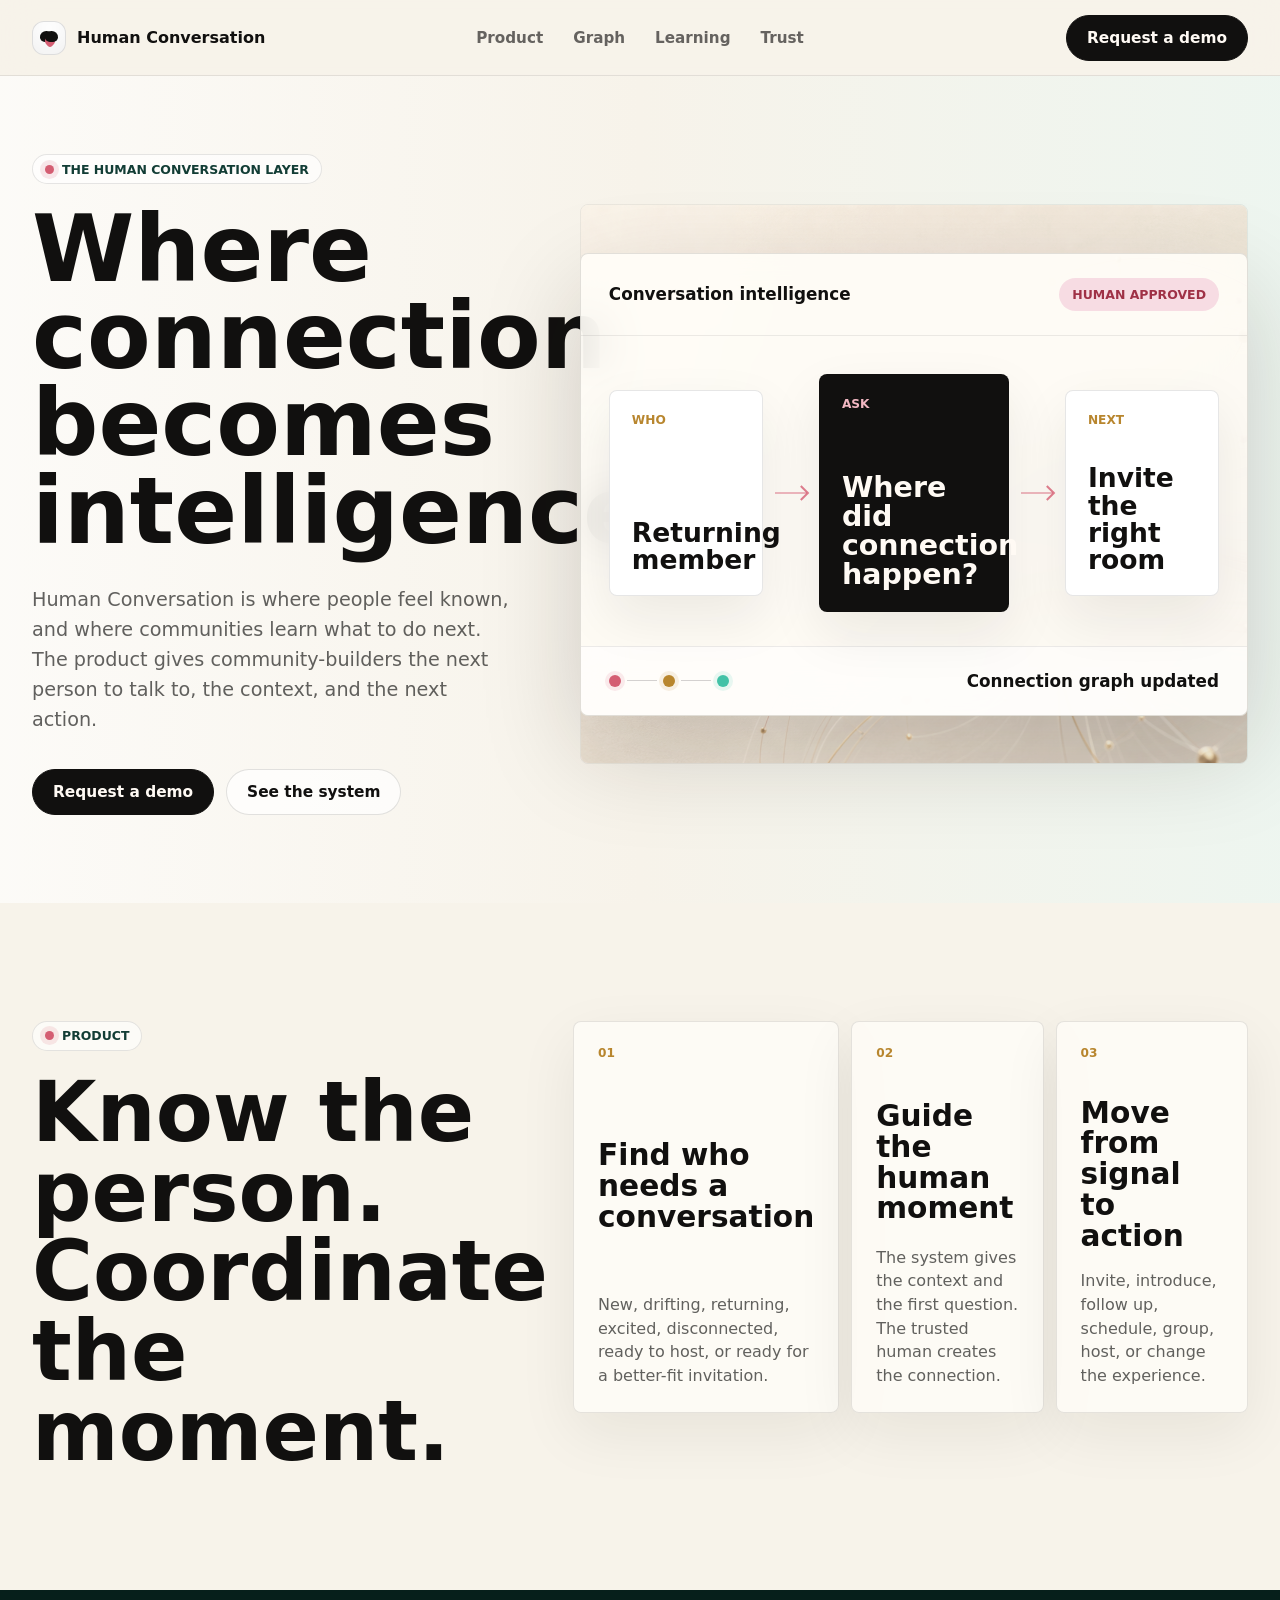
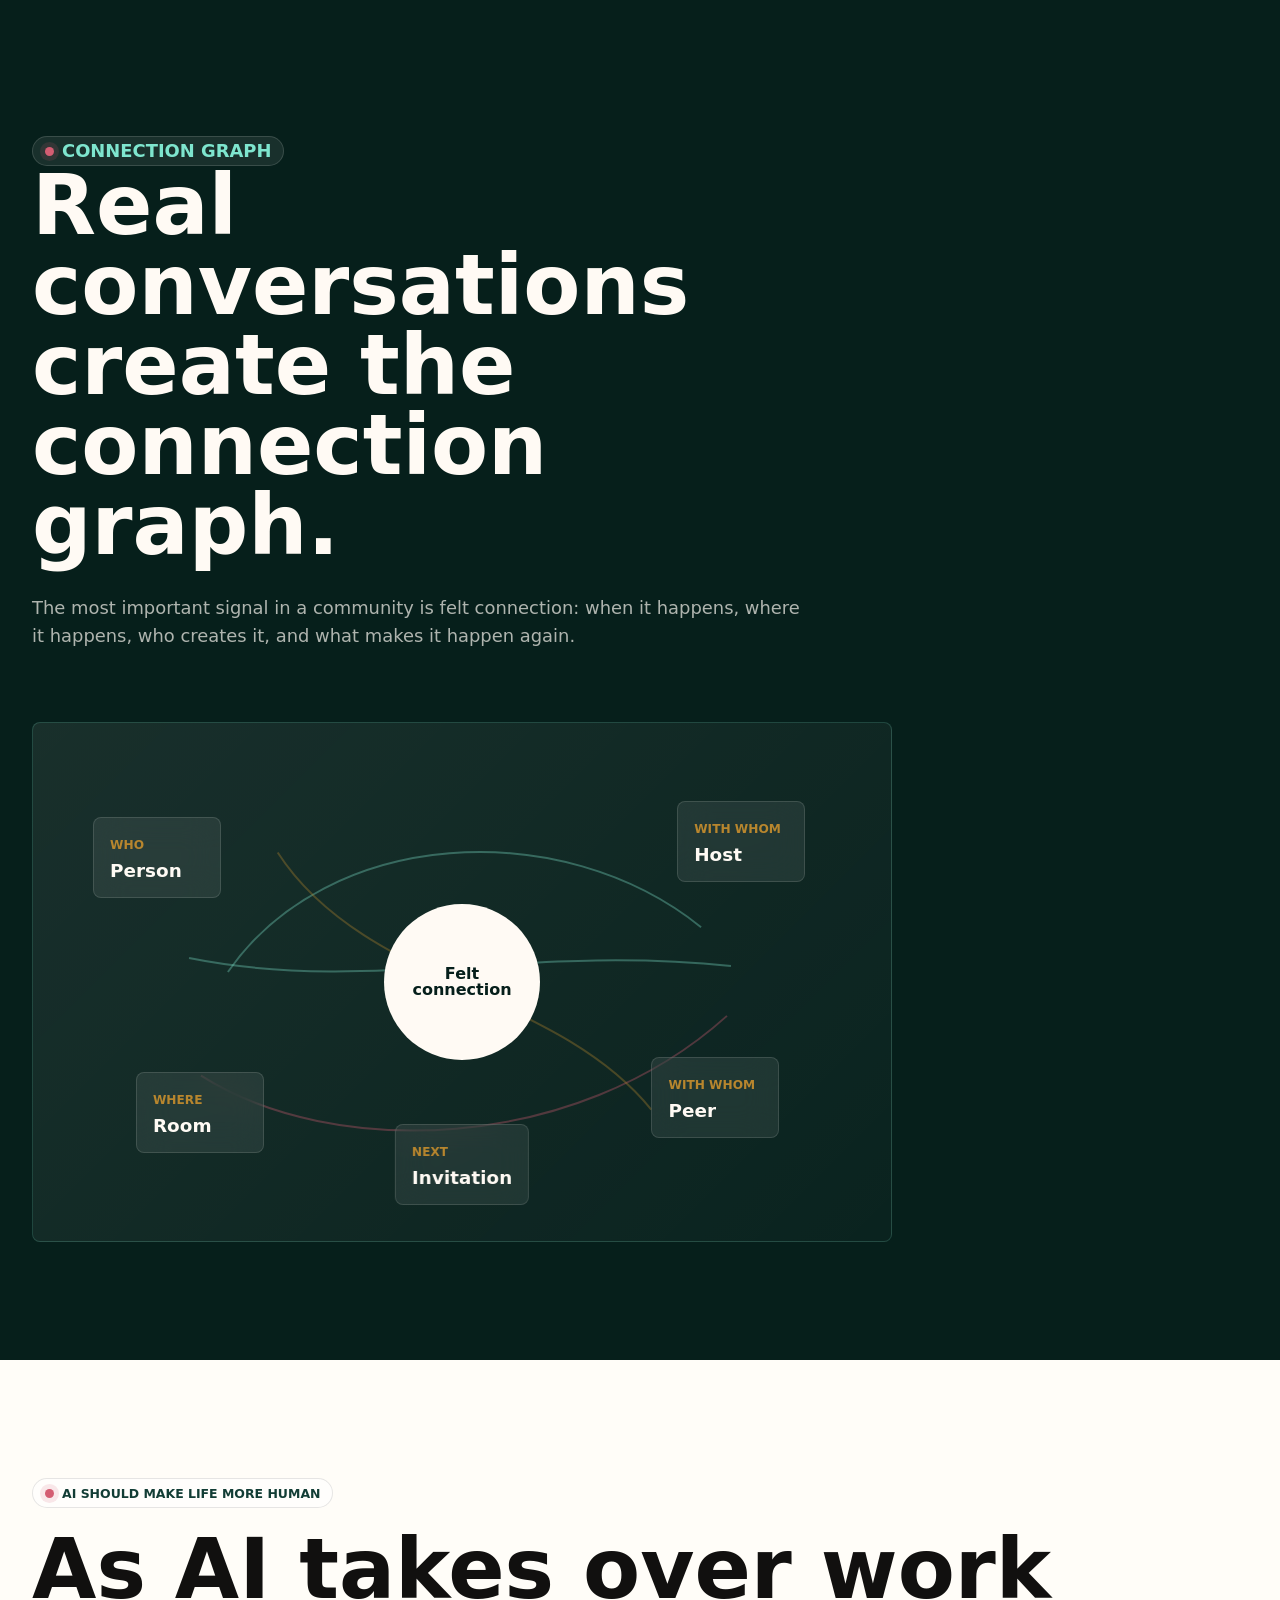
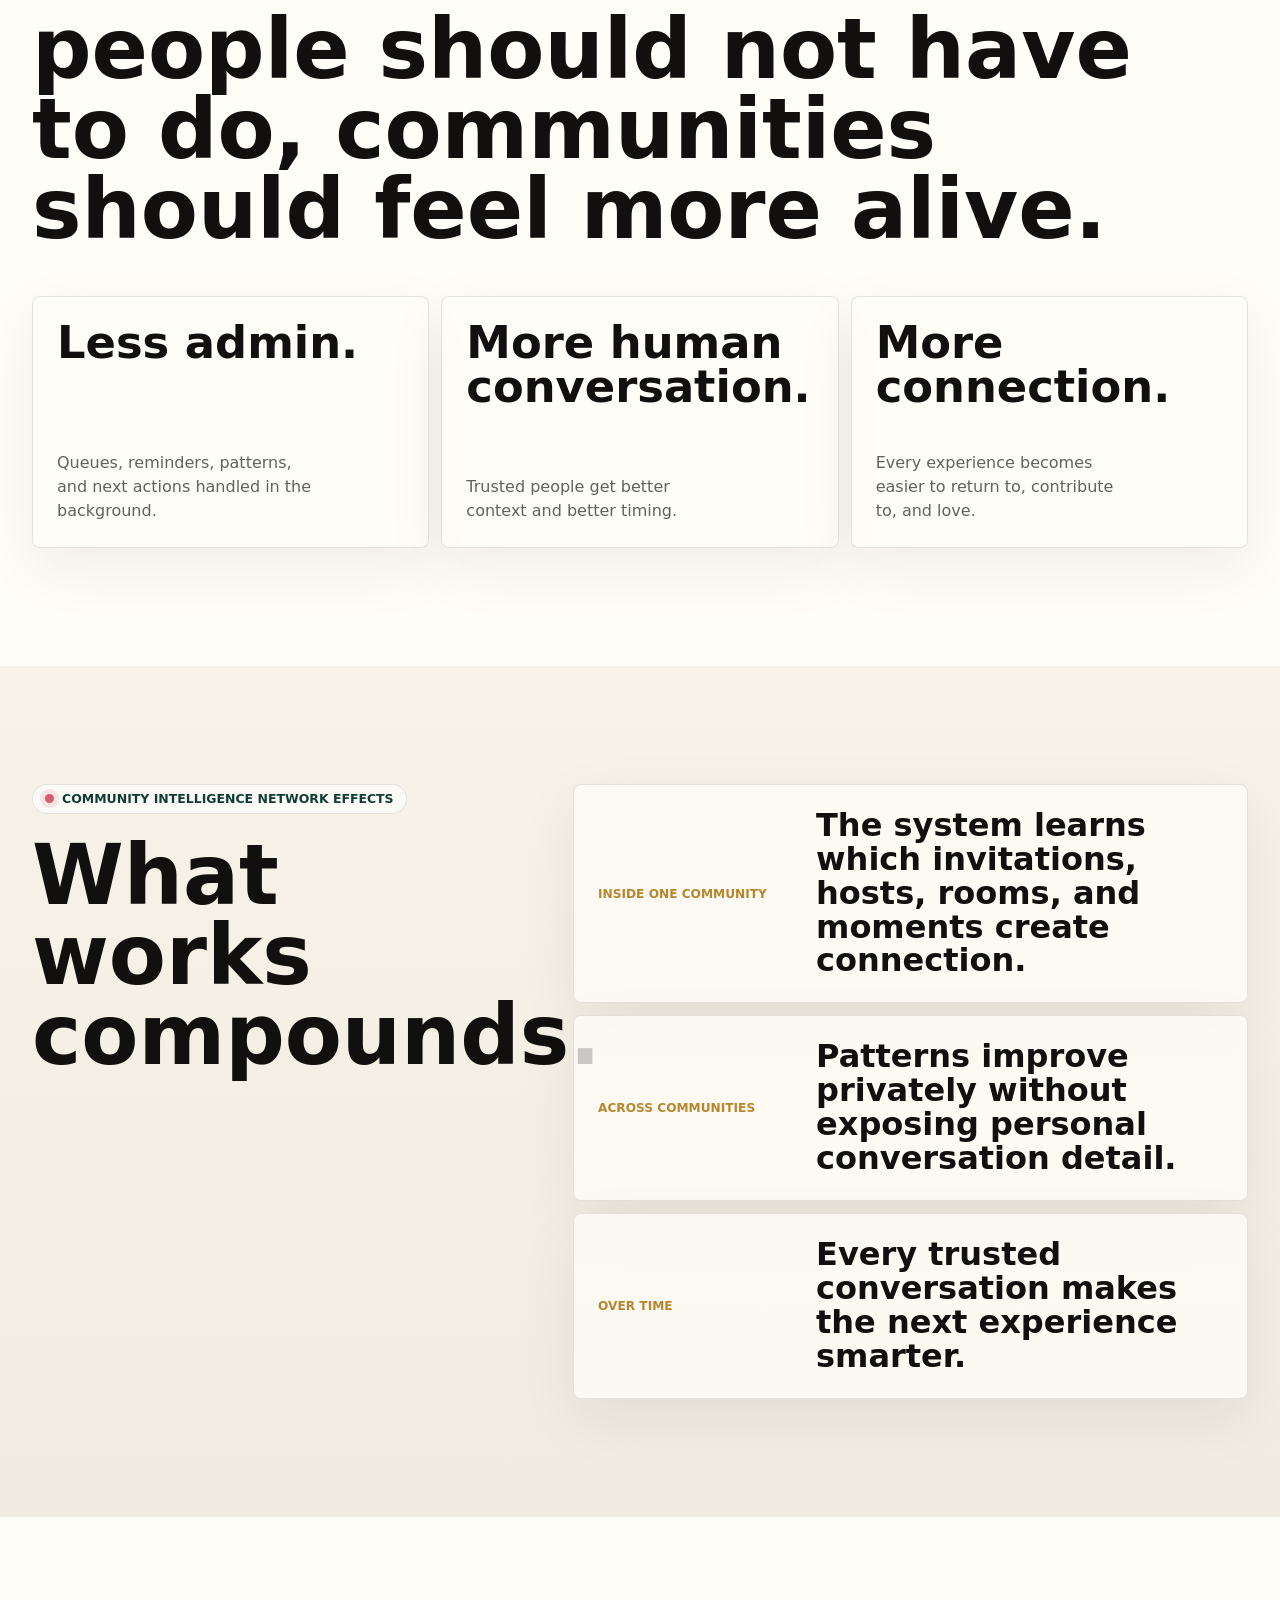
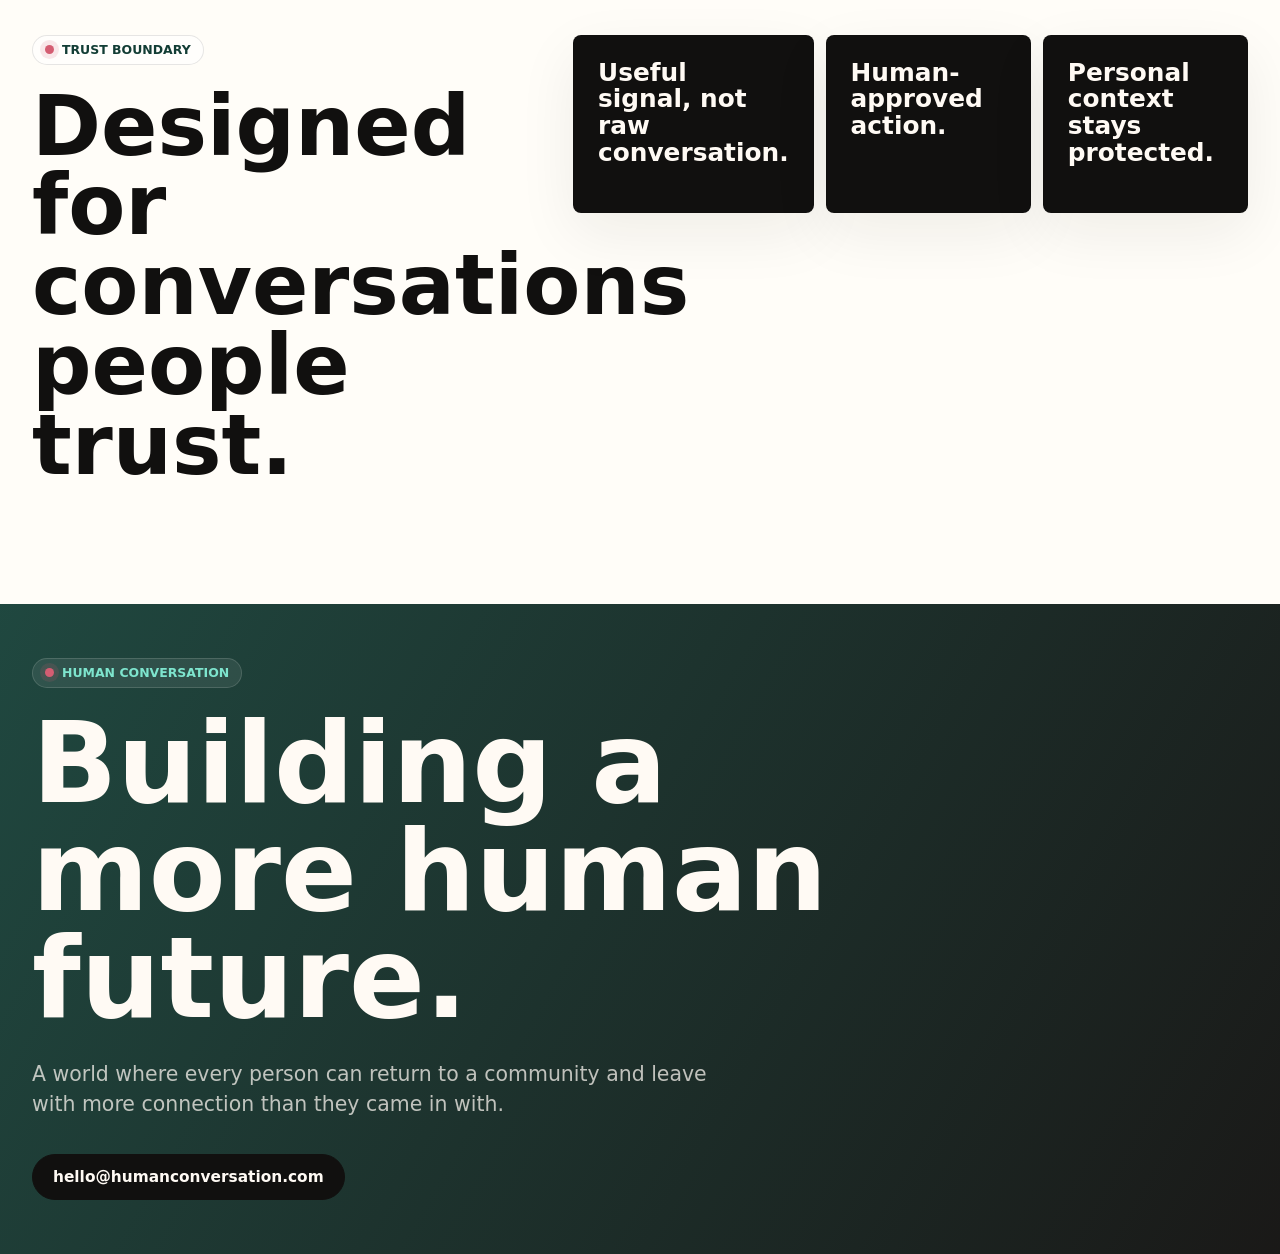
==== commit 3ed5d90e: "Fix graph section responsive collision" ====
--- a/index.html
+++ b/index.html
@@ -5,7 +5,7 @@
     <meta name="viewport" content="width=device-width, initial-scale=1">
     <title>Human Conversation | The Human Conversation Layer</title>
     <meta name="description" content="Human Conversation helps community-builders know who to talk to, what to ask, what was learned, and what should happen next.">
-    <link rel="stylesheet" href="styles.css?v=complete-redo-v1">
+    <link rel="stylesheet" href="styles.css?v=complete-redo-v2">
   </head>
   <body class="hc-redo">
     <nav class="hc-nav" aria-label="Primary navigation">
--- a/styles.css
+++ b/styles.css
@@ -4149,6 +4149,11 @@
   align-items: center;
 }
 
+.investor-graph-copy,
+.connection-map-card {
+  min-width: 0;
+}
+
 .investor-graph-section .kicker,
 .investor-graph-section .investor-compound-card span,
 .map-node span,
@@ -4427,6 +4432,21 @@
     right: 50%;
     bottom: 0;
     transform: translateX(50%) rotate(135deg);
+  }
+}
+
+@media (max-width: 1360px) {
+  .investor-graph-grid {
+    grid-template-columns: 1fr;
+  }
+
+  .investor-graph-copy h2,
+  .investor-graph-section p {
+    max-width: 760px;
+  }
+
+  .connection-map-card {
+    max-width: 860px;
   }
 }
 
@@ -9720,6 +9740,11 @@
   color: #fffaf4;
 }
 
+.hc-graph-copy,
+.hc-graph-visual {
+  min-width: 0;
+}
+
 .hc-graph-section .hc-kicker {
   border-color: rgba(255, 250, 244, 0.14);
   background: rgba(255, 250, 244, 0.08);
@@ -9977,6 +10002,21 @@
   }
 }
 
+@media (max-width: 1360px) {
+  .hc-graph-grid {
+    grid-template-columns: 1fr;
+  }
+
+  .hc-graph-copy h2,
+  .hc-graph-copy p {
+    max-width: 780px;
+  }
+
+  .hc-graph-visual {
+    max-width: 860px;
+  }
+}
+
 @media (max-width: 760px) {
   .hc-shell {
     width: calc(100% - 30px);
